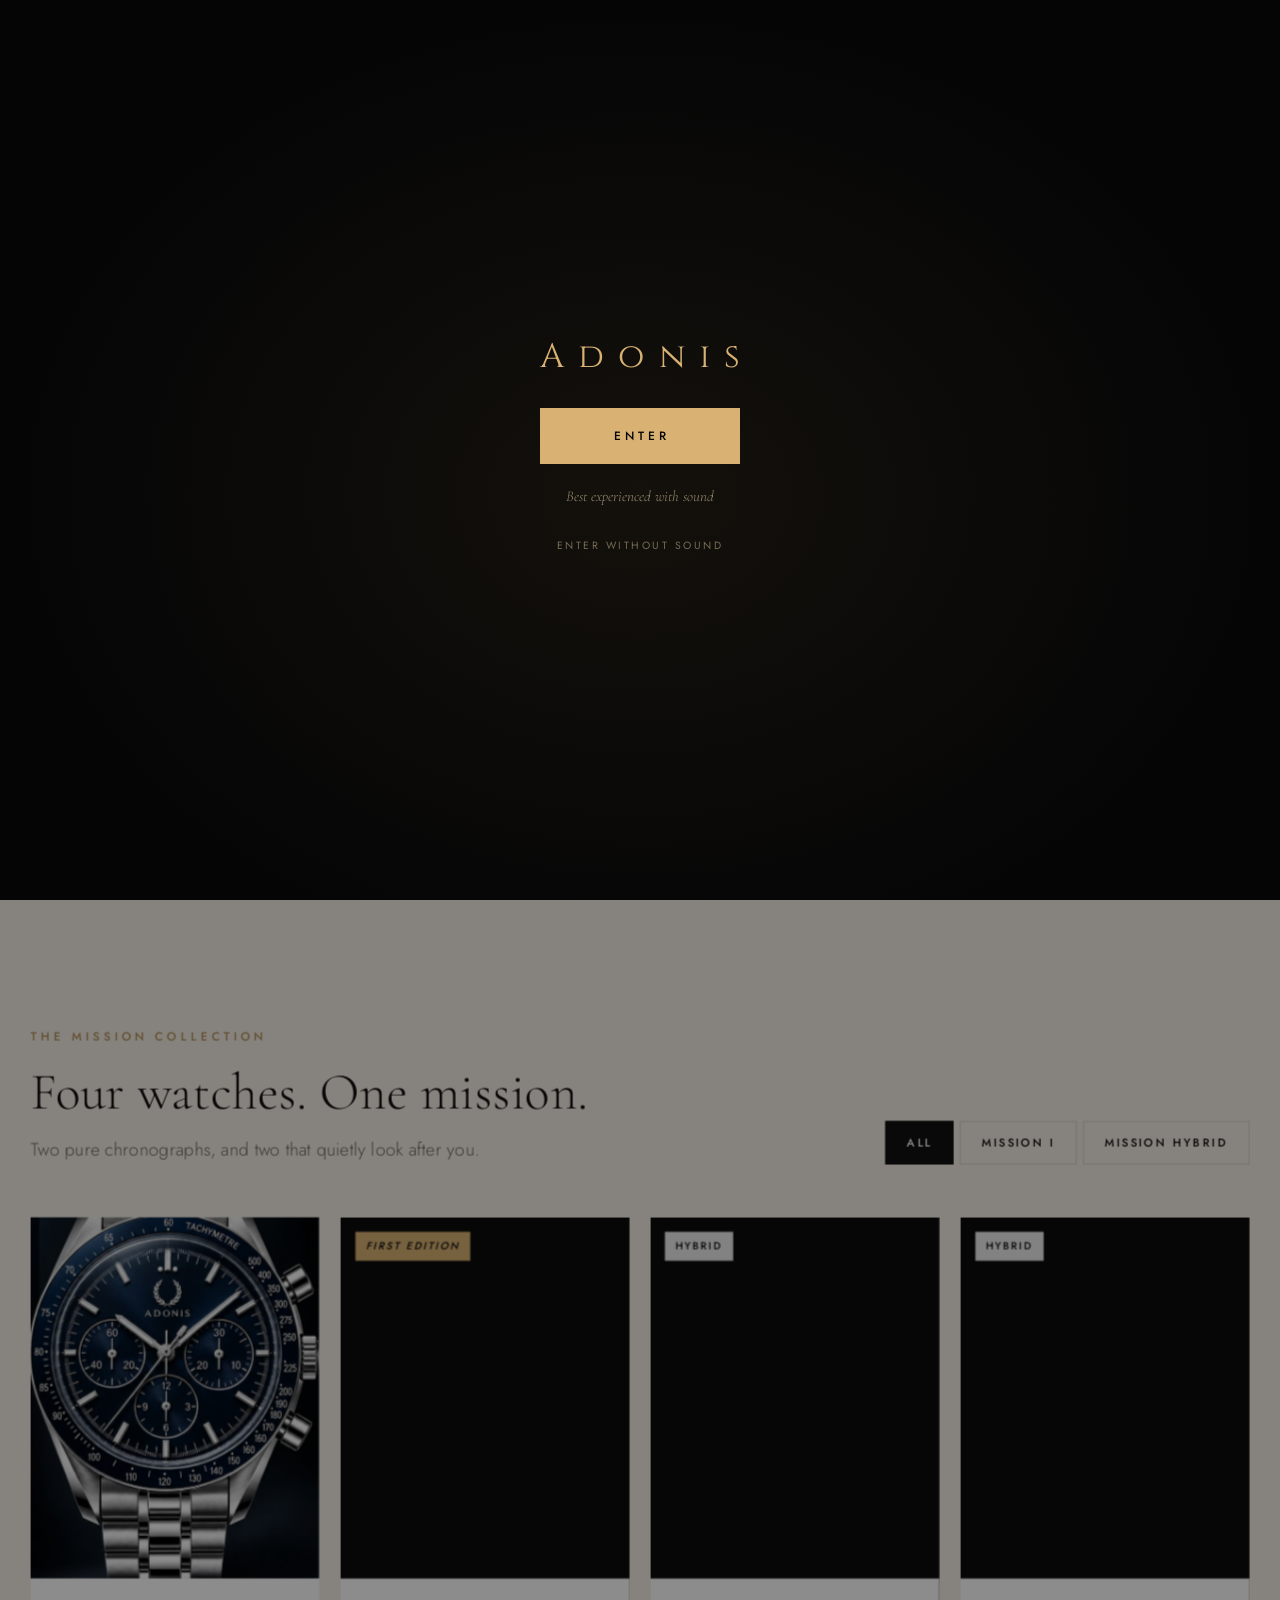
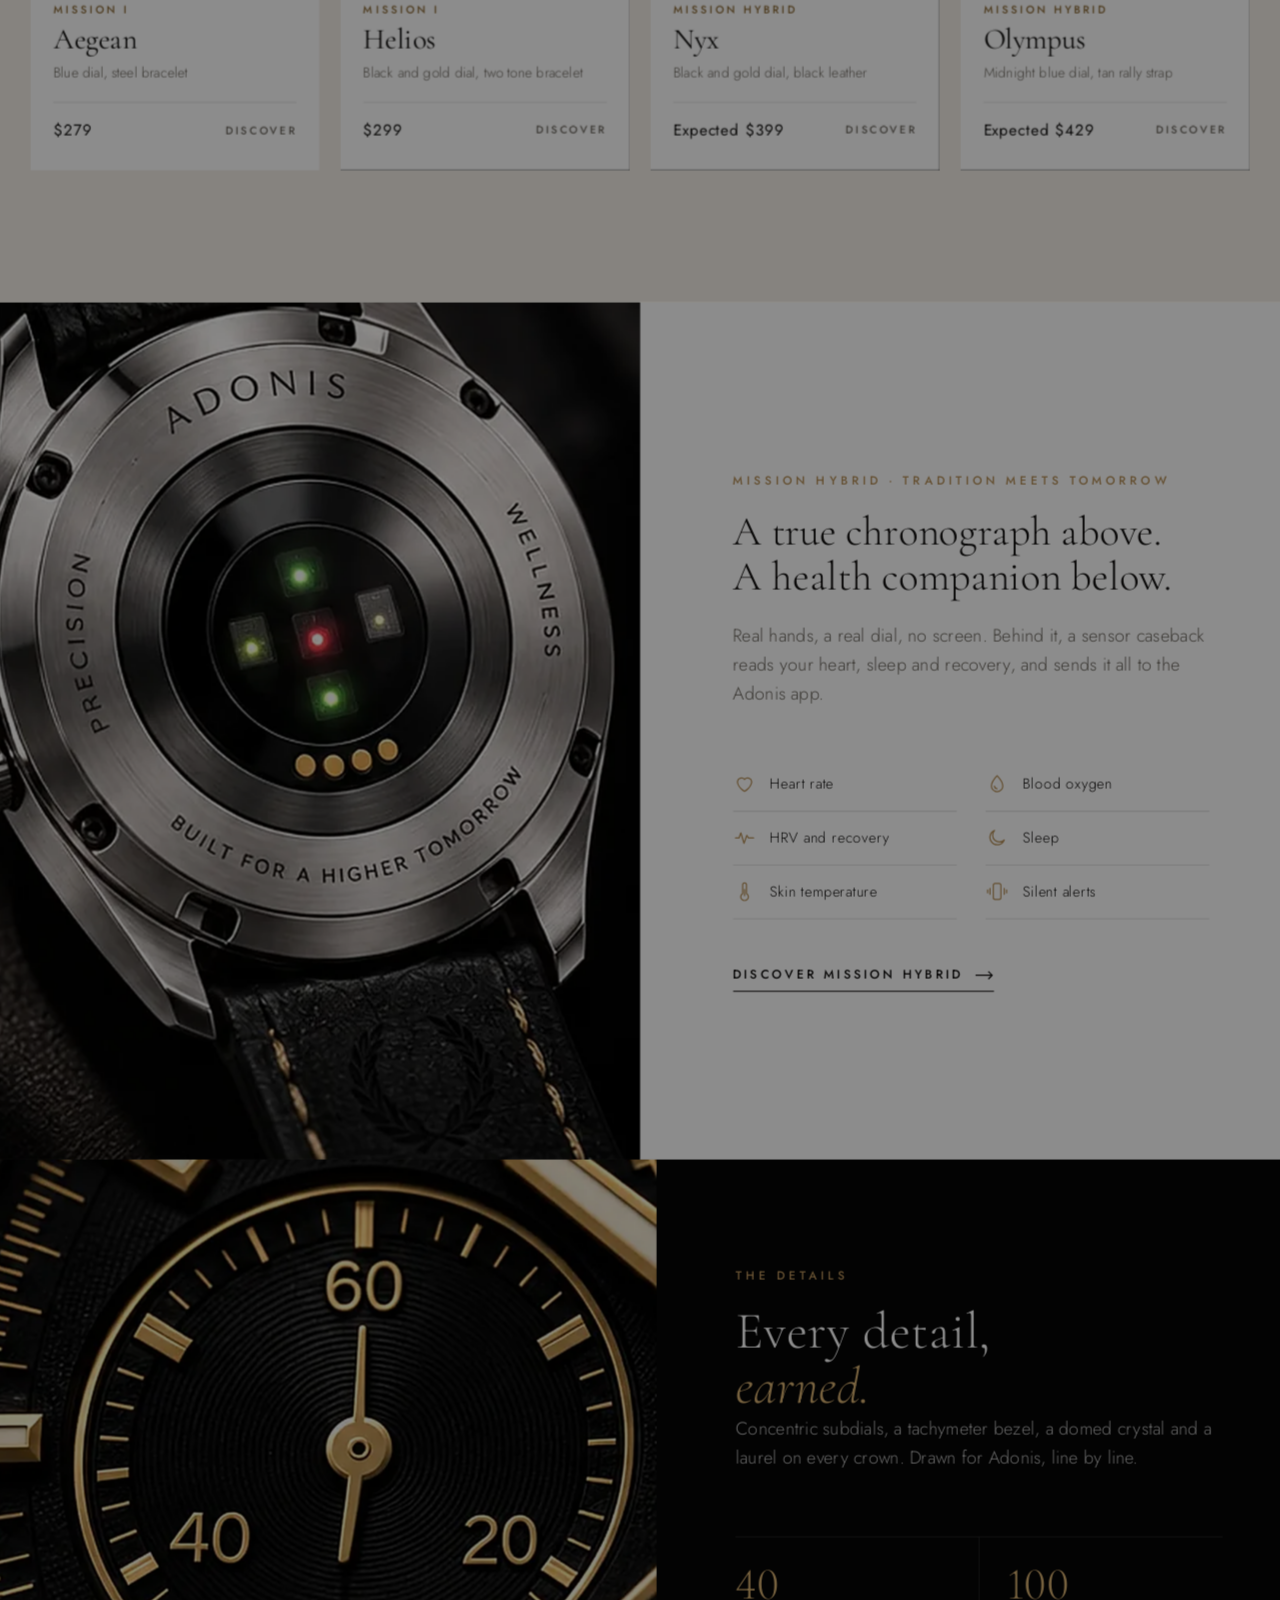
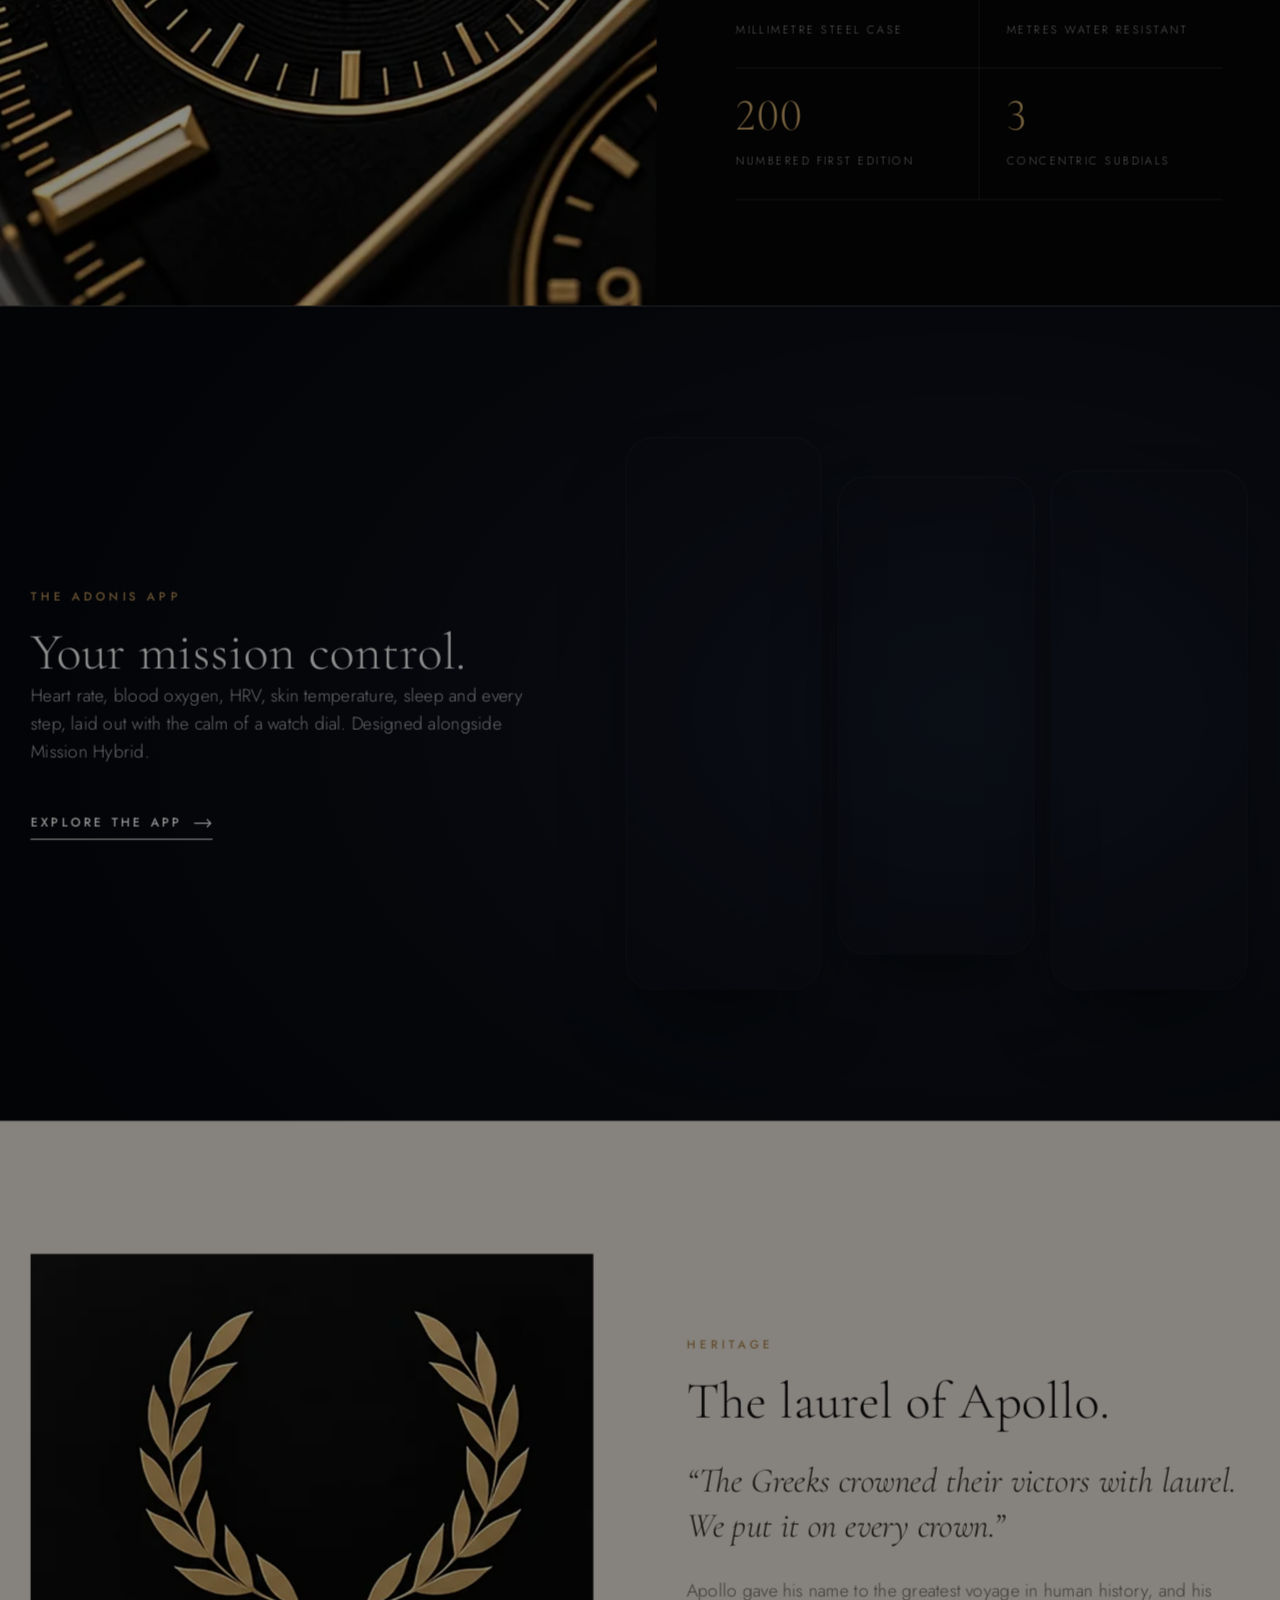
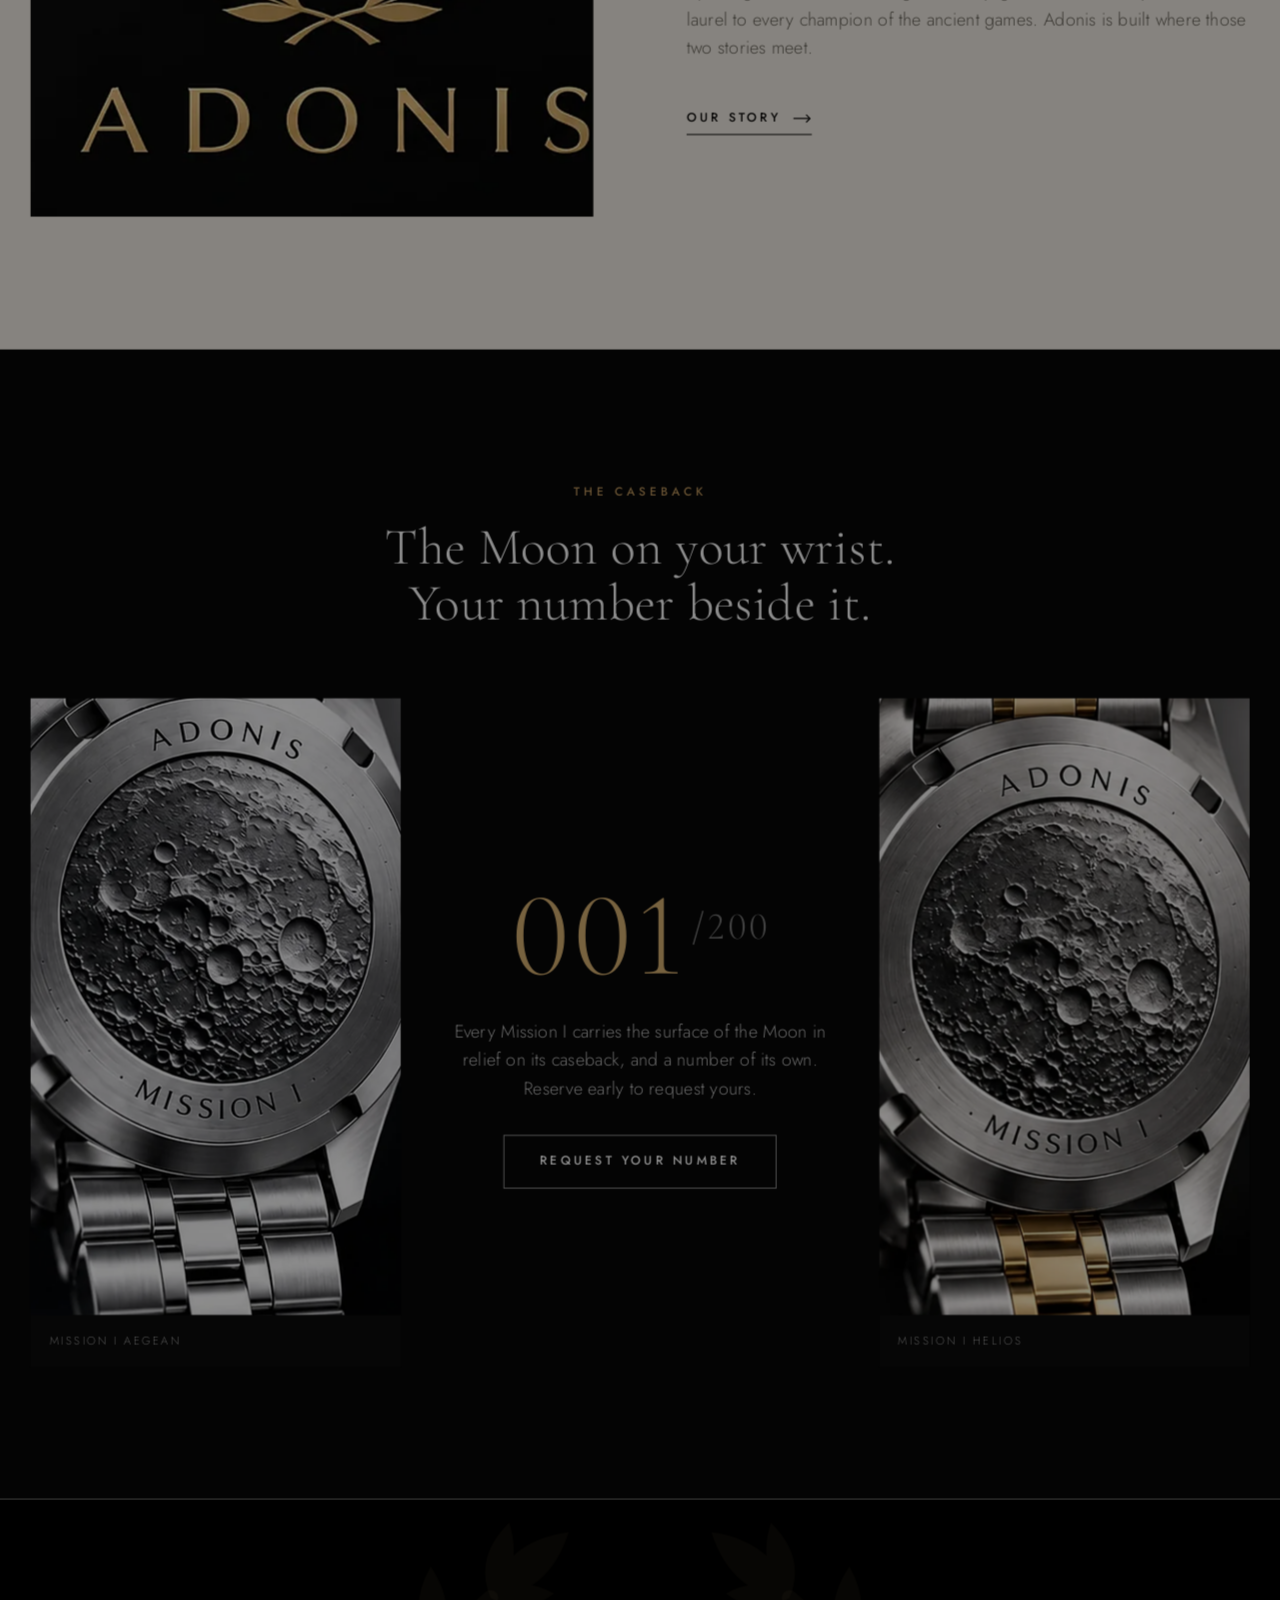
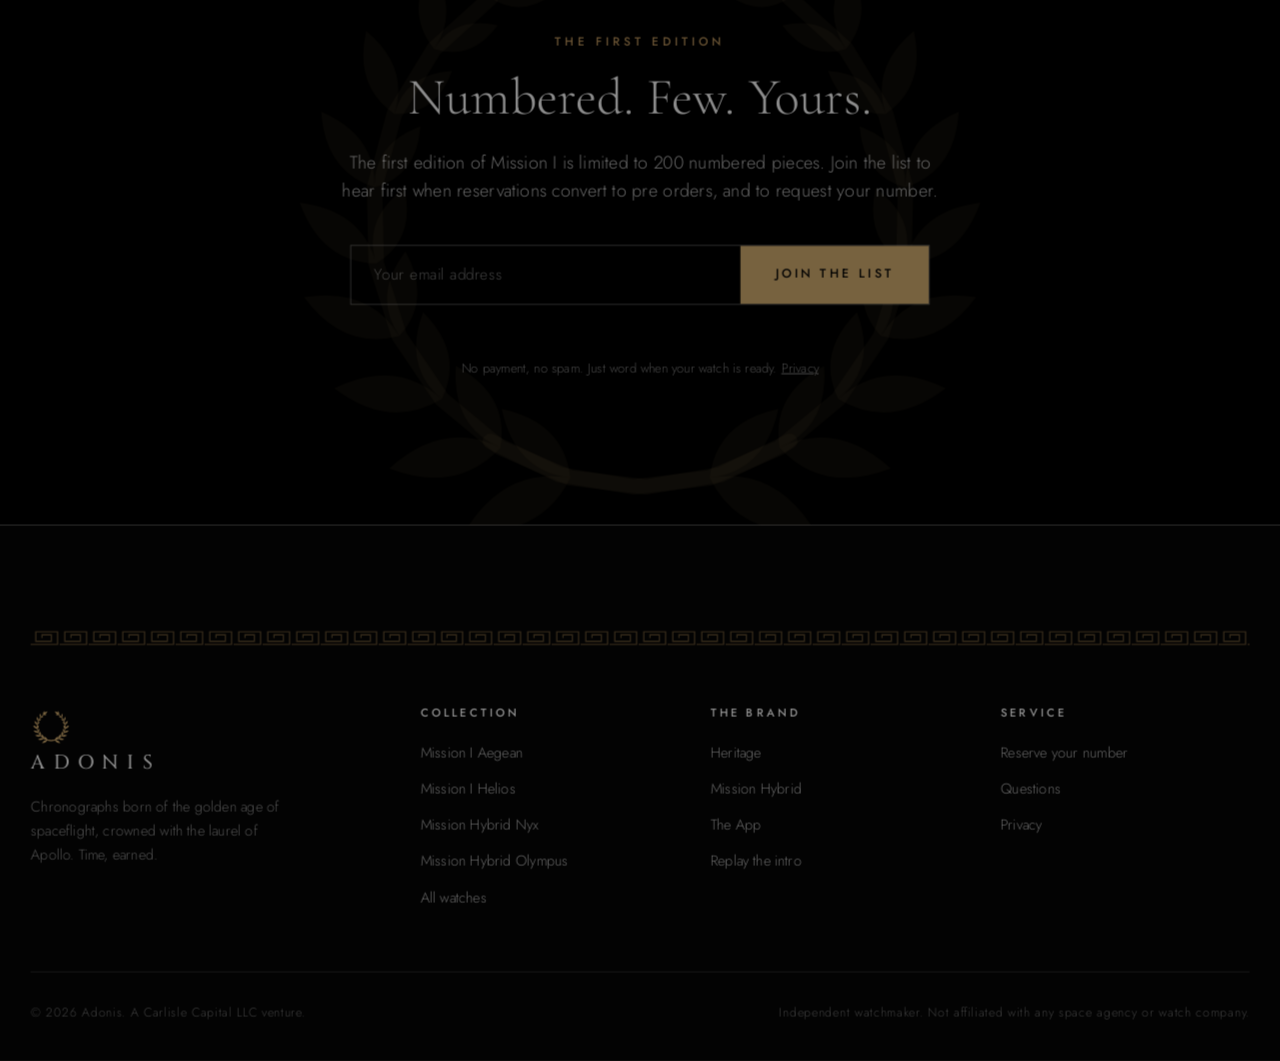
==== index.html @ fc04c61c "Enter screen starts the soundtrack; pages swap in place so music never stops Co-Authored-By: Claude " ====
<!doctype html>
<html lang="en" class="no-js">
<head>
<meta charset="utf-8">
<meta name="viewport" content="width=device-width,initial-scale=1,viewport-fit=cover">
<title>Adonis | Chronographs made for the mission</title>
<meta name="description" content="Chronographs born of the golden age of spaceflight. Mission I, a numbered first edition of 200, and Mission Hybrid with hidden health tracking.">
<meta name="theme-color" content="#050505">
<link rel="icon" href="assets/img/favicon.svg" type="image/svg+xml">
<link rel="apple-touch-icon" href="assets/img/apple-touch-icon.png">
<link rel="canonical" href="https://sergiuscommodus.github.io/adonis-watches/">
<meta property="og:type" content="website">
<meta property="og:site_name" content="Adonis">
<meta property="og:title" content="Adonis | Chronographs made for the mission">
<meta property="og:description" content="Chronographs born of the golden age of spaceflight. Mission I, a numbered first edition of 200, and Mission Hybrid with hidden health tracking.">
<meta property="og:url" content="https://sergiuscommodus.github.io/adonis-watches/">
<meta property="og:image" content="https://sergiuscommodus.github.io/adonis-watches/assets/img/og-adonis.jpg">
<meta name="twitter:card" content="summary_large_image">
<script type="application/ld+json">{"@context":"https://schema.org","@type":"Organization","name":"Adonis","url":"https://sergiuscommodus.github.io/adonis-watches/","logo":"https://sergiuscommodus.github.io/adonis-watches/assets/img/apple-touch-icon.png","description":"Chronographs born of the golden age of spaceflight and crowned with the laurel of Apollo."}</script>
<link rel="preload" href="assets/fonts/cormorant-garamond-latin-300-normal.woff2" as="font" type="font/woff2" crossorigin>
<link rel="preload" href="assets/fonts/jost-latin-400-normal.woff2" as="font" type="font/woff2" crossorigin>
<link rel="preload" href="assets/fonts/cinzel-latin-500-normal.woff2" as="font" type="font/woff2" crossorigin>
<link rel="stylesheet" href="assets/css/style.css">
<link rel="stylesheet" href="assets/css/intro.css">
<script>(function(d){d.classList.remove('no-js');d.classList.add('js');try{if(sessionStorage.getItem('adonis-intro')==='1'&&!/[?&]intro/.test(location.search))d.classList.add('no-intro')}catch(e){}})(document.documentElement);</script>
</head>
<body data-header="overlay">
<div id="intro" class="intro">
 <div class="intro-panel intro-top" aria-hidden="true">
  <div class="intro-brand"><svg class="intro-laurel" viewBox="0 0 100 90" aria-hidden="true" focusable="false"><defs><linearGradient id="intro-lg" x1="0" y1="0" x2="0" y2="1"><stop offset="0" stop-color="#f7e3b0"/><stop offset=".5" stop-color="#d9b273"/><stop offset="1" stop-color="#9c7136"/></linearGradient></defs><path d="M41.15 78.83Q37.41 86.43 27.73 85.64Q32.80 77.35 41.15 78.83ZM41.15 78.83Q34.07 78.00 32.40 70.05Q40.35 71.75 41.15 78.83ZM32.26 75.00Q26.78 80.98 18.10 77.64Q24.99 71.40 32.26 75.00ZM32.26 75.00Q25.99 72.34 26.59 64.58Q33.43 68.29 32.26 75.00ZM24.81 68.83Q18.18 72.83 11.12 67.44Q19.12 63.57 24.81 68.83ZM24.81 68.83Q19.78 64.70 22.42 57.76Q27.68 62.99 24.81 68.83ZM19.39 60.81Q12.26 62.69 7.26 55.86Q15.61 54.48 19.39 60.81ZM19.39 60.81Q15.90 55.68 20.18 50.04Q23.59 56.24 19.39 60.81ZM16.46 51.59Q9.45 51.39 6.72 43.82Q14.70 44.80 16.46 51.59ZM16.46 51.59Q14.65 45.98 20.06 41.98Q21.51 48.55 16.46 51.59ZM16.25 41.91Q9.92 39.86 9.46 32.25Q16.46 35.27 16.25 41.91ZM16.25 41.91Q16.10 36.33 22.09 34.14Q21.65 40.50 16.25 41.91ZM18.77 32.57Q13.58 29.02 15.18 22.00Q20.73 26.60 18.77 32.57ZM18.77 32.57Q20.12 27.46 26.13 27.07Q24.04 32.72 18.77 32.57ZM23.82 24.31Q20.07 19.73 23.38 13.81Q27.17 19.44 23.82 24.31ZM23.82 24.31Q26.39 20.06 31.93 21.30Q28.54 25.85 23.82 24.31ZM30.99 17.81Q28.82 12.70 33.37 8.25Q35.30 14.31 30.99 17.81ZM30.99 17.81Q34.43 14.66 39.09 17.25Q34.83 20.45 30.99 17.81ZM30.99 17.81Q32.58 10.61 40.95 9.46Q38.36 17.50 30.99 17.81ZM58.85 78.83Q62.59 86.43 72.27 85.64Q67.20 77.35 58.85 78.83ZM58.85 78.83Q65.93 78.00 67.60 70.05Q59.65 71.75 58.85 78.83ZM67.74 75.00Q73.22 80.98 81.90 77.64Q75.01 71.40 67.74 75.00ZM67.74 75.00Q74.01 72.34 73.41 64.58Q66.57 68.29 67.74 75.00ZM75.19 68.83Q81.82 72.83 88.88 67.44Q80.88 63.57 75.19 68.83ZM75.19 68.83Q80.22 64.70 77.58 57.76Q72.32 62.99 75.19 68.83ZM80.61 60.81Q87.74 62.69 92.74 55.86Q84.39 54.48 80.61 60.81ZM80.61 60.81Q84.10 55.68 79.82 50.04Q76.41 56.24 80.61 60.81ZM83.54 51.59Q90.55 51.39 93.28 43.82Q85.30 44.80 83.54 51.59ZM83.54 51.59Q85.35 45.98 79.94 41.98Q78.49 48.55 83.54 51.59ZM83.75 41.91Q90.08 39.86 90.54 32.25Q83.54 35.27 83.75 41.91ZM83.75 41.91Q83.90 36.33 77.91 34.14Q78.35 40.50 83.75 41.91ZM81.23 32.57Q86.42 29.02 84.82 22.00Q79.27 26.60 81.23 32.57ZM81.23 32.57Q79.88 27.46 73.87 27.07Q75.96 32.72 81.23 32.57ZM76.18 24.31Q79.93 19.73 76.62 13.81Q72.83 19.44 76.18 24.31ZM76.18 24.31Q73.61 20.06 68.07 21.30Q71.46 25.85 76.18 24.31ZM69.01 17.81Q71.18 12.70 66.63 8.25Q64.70 14.31 69.01 17.81ZM69.01 17.81Q65.57 14.66 60.91 17.25Q65.17 20.45 69.01 17.81ZM69.01 17.81Q67.42 10.61 59.05 9.46Q61.64 17.50 69.01 17.81Z" fill="url(#intro-lg)"/><path d="M69.01 74.19 L60.30 78.40 L50.76 79.99 L41.15 78.83 L32.26 75.00 L24.81 68.83 L19.39 60.81 L16.46 51.59 L16.25 41.91 L18.77 32.57 L23.82 24.31 L30.99 17.81" fill="none" stroke="url(#intro-lg)" stroke-width="2" stroke-linecap="round"/><path d="M30.99 74.19L39.70 78.40L49.24 79.99L58.85 78.83L67.74 75.00L75.19 68.83L80.61 60.81L83.54 51.59L83.75 41.91L81.23 32.57L76.18 24.31L69.01 17.81" fill="none" stroke="url(#intro-lg)" stroke-width="2" stroke-linecap="round"/></svg><div class="intro-word"><span>A</span><span>D</span><span>O</span><span>N</span><span>I</span><span>S</span></div></div>
 </div>
 <div class="intro-panel intro-bottom" aria-hidden="true">
  <div class="intro-tag">TIME &middot; HEALTH &middot; PERFORMANCE</div>
  <div class="intro-meander"></div>
 </div>
 <div class="intro-scene" aria-hidden="true">
  <div class="intro-glow"></div>
  <div class="intro-hoplite"><svg class="hoplite" viewBox="60 70 480 530" aria-hidden="true" focusable="false" overflow="visible"><defs>
<linearGradient id="h-gold" x1="0" y1="0" x2="0" y2="1"><stop offset="0" stop-color="#f7e2ad"/><stop offset=".35" stop-color="#ddb46c"/><stop offset=".75" stop-color="#b48443"/><stop offset="1" stop-color="#7e5a29"/></linearGradient>
<linearGradient id="h-gold-v" x1="0" y1="0" x2="1" y2="0"><stop offset="0" stop-color="#8e6a32"/><stop offset=".5" stop-color="#e9c479"/><stop offset="1" stop-color="#9a7236"/></linearGradient>
<linearGradient id="h-bronze" gradientUnits="userSpaceOnUse" x1="0" y1="140" x2="0" y2="560"><stop offset="0" stop-color="#86623a"/><stop offset=".5" stop-color="#4f3618"/><stop offset="1" stop-color="#2a1d0c"/></linearGradient>
<linearGradient id="h-rim" gradientUnits="userSpaceOnUse" x1="0" y1="120" x2="0" y2="560"><stop offset="0" stop-color="#ffe6ad"/><stop offset=".6" stop-color="#d9ad62"/><stop offset="1" stop-color="#8d6531"/></linearGradient>
<linearGradient id="h-leather" x1="0" y1="0" x2="0" y2="1"><stop offset="0" stop-color="#7a5425"/><stop offset="1" stop-color="#3a2710"/></linearGradient>
<linearGradient id="h-cloak" x1="0" y1="0" x2="1" y2="1"><stop offset="0" stop-color="#8f2520"/><stop offset=".55" stop-color="#5c1412"/><stop offset="1" stop-color="#2d0a09"/></linearGradient>
<linearGradient id="h-crest" x1="0" y1="0" x2="1" y2="1"><stop offset="0" stop-color="#c2362f"/><stop offset=".6" stop-color="#8e1f1c"/><stop offset="1" stop-color="#5a1110"/></linearGradient>
<radialGradient id="h-shield" cx=".38" cy=".3" r=".82"><stop offset="0" stop-color="#fbe8bb"/><stop offset=".5" stop-color="#d8ab61"/><stop offset="1" stop-color="#7f5a2a"/></radialGradient>
<radialGradient id="h-gloss"><stop offset="0" stop-color="#fff6dc" stop-opacity=".34"/><stop offset="1" stop-color="#fff6dc" stop-opacity="0"/></radialGradient>
<linearGradient id="h-shaft" gradientUnits="userSpaceOnUse" x1="-170" y1="0" x2="310" y2="0"><stop offset="0" stop-color="#8a6431"/><stop offset=".5" stop-color="#d6ac66"/><stop offset="1" stop-color="#f1d79d"/></linearGradient>
<filter id="h-blur" x="-20%" y="-20%" width="140%" height="140%"><feGaussianBlur id="h-blur-fe" stdDeviation="0 0"/></filter>
</defs>
<g id="h-root">
 <ellipse id="h-shadow" cx="300" cy="552" rx="120" ry="9" fill="#000" opacity=".6"/>
 <g id="h-bthigh"><clipPath id="hc3"><path d="M240.2 349.3C234.2 354.3 231.1 363 228 370.4C224.8 377.8 222.9 385.6 221.4 393.6C219.8 401.5 220.1 410.2 218.5 418.2C216.9 426.2 211.5 435.2 211.8 441.4C212.1 447.7 216.3 454.2 220.3 455.7C224.4 457.3 231.9 455.1 236.2 450.6C240.4 446 242 435.7 245.6 428.4C249.2 421.2 253.8 414.4 257.8 407.4C261.9 400.3 266.8 393.6 270.1 386.3C273.4 379 278.7 371.1 277.6 363.4C276.6 355.7 270.3 342.4 264 340C257.8 337.6 246.2 344.2 240.2 349.3Z"/></clipPath><g clip-path="url(#hc3)"><path d="M240.2 349.3C234.2 354.3 231.1 363 228 370.4C224.8 377.8 222.9 385.6 221.4 393.6C219.8 401.5 220.1 410.2 218.5 418.2C216.9 426.2 211.5 435.2 211.8 441.4C212.1 447.7 216.3 454.2 220.3 455.7C224.4 457.3 231.9 455.1 236.2 450.6C240.4 446 242 435.7 245.6 428.4C249.2 421.2 253.8 414.4 257.8 407.4C261.9 400.3 266.8 393.6 270.1 386.3C273.4 379 278.7 371.1 277.6 363.4C276.6 355.7 270.3 342.4 264 340C257.8 337.6 246.2 344.2 240.2 349.3Z" fill="url(#h-rim)"/><path d="M240.2 349.3C234.2 354.3 231.1 363 228 370.4C224.8 377.8 222.9 385.6 221.4 393.6C219.8 401.5 220.1 410.2 218.5 418.2C216.9 426.2 211.5 435.2 211.8 441.4C212.1 447.7 216.3 454.2 220.3 455.7C224.4 457.3 231.9 455.1 236.2 450.6C240.4 446 242 435.7 245.6 428.4C249.2 421.2 253.8 414.4 257.8 407.4C261.9 400.3 266.8 393.6 270.1 386.3C273.4 379 278.7 371.1 277.6 363.4C276.6 355.7 270.3 342.4 264 340C257.8 337.6 246.2 344.2 240.2 349.3Z" fill="url(#h-bronze)" transform="translate(-3 2.6)"/></g><g id="h-bshin"><clipPath id="hc4"><path d="M212.2 443.7C208.7 447.8 206 456.7 204.3 463.4C202.6 470.2 202.4 477.3 202.3 484.3C202.1 491.4 203.4 498.7 203.2 505.8C203 512.8 200.5 521.9 201.1 526.7C201.7 531.4 204.5 533.7 206.8 534.2C209.1 534.6 212.8 533.5 214.9 529.3C217 525.1 217.7 515.7 219.4 508.9C221 502.2 222.9 495.4 224.8 488.7C226.7 482 229 475.3 230.8 468.6C232.6 461.9 236.7 453.2 235.8 448.3C234.9 443.4 229.3 439.7 225.4 438.9C221.5 438.2 215.7 439.6 212.2 443.7Z"/></clipPath><g clip-path="url(#hc4)"><path d="M212.2 443.7C208.7 447.8 206 456.7 204.3 463.4C202.6 470.2 202.4 477.3 202.3 484.3C202.1 491.4 203.4 498.7 203.2 505.8C203 512.8 200.5 521.9 201.1 526.7C201.7 531.4 204.5 533.7 206.8 534.2C209.1 534.6 212.8 533.5 214.9 529.3C217 525.1 217.7 515.7 219.4 508.9C221 502.2 222.9 495.4 224.8 488.7C226.7 482 229 475.3 230.8 468.6C232.6 461.9 236.7 453.2 235.8 448.3C234.9 443.4 229.3 439.7 225.4 438.9C221.5 438.2 215.7 439.6 212.2 443.7Z" fill="url(#h-rim)"/><path d="M212.2 443.7C208.7 447.8 206 456.7 204.3 463.4C202.6 470.2 202.4 477.3 202.3 484.3C202.1 491.4 203.4 498.7 203.2 505.8C203 512.8 200.5 521.9 201.1 526.7C201.7 531.4 204.5 533.7 206.8 534.2C209.1 534.6 212.8 533.5 214.9 529.3C217 525.1 217.7 515.7 219.4 508.9C221 502.2 222.9 495.4 224.8 488.7C226.7 482 229 475.3 230.8 468.6C232.6 461.9 236.7 453.2 235.8 448.3C234.9 443.4 229.3 439.7 225.4 438.9C221.5 438.2 215.7 439.6 212.2 443.7Z" fill="url(#h-bronze)" transform="translate(-3 2.6)"/></g><ellipse cx="230" cy="448" rx="7" ry="9" fill="#120c06" opacity=".35"/><clipPath id="hc5"><path d="M206 522C202.7 523 198 526.3 196 530C194 533.7 192.7 540.7 194 544C195.3 547.3 197 548.3 204 550C211 551.7 230 554.3 236 554C242 553.7 241.7 550.7 240 548C238.3 545.3 230 542 226 538C222 534 219.3 526.7 216 524C212.7 521.3 209.3 521 206 522Z"/></clipPath><g clip-path="url(#hc5)"><path d="M206 522C202.7 523 198 526.3 196 530C194 533.7 192.7 540.7 194 544C195.3 547.3 197 548.3 204 550C211 551.7 230 554.3 236 554C242 553.7 241.7 550.7 240 548C238.3 545.3 230 542 226 538C222 534 219.3 526.7 216 524C212.7 521.3 209.3 521 206 522Z" fill="url(#h-rim)"/><path d="M206 522C202.7 523 198 526.3 196 530C194 533.7 192.7 540.7 194 544C195.3 547.3 197 548.3 204 550C211 551.7 230 554.3 236 554C242 553.7 241.7 550.7 240 548C238.3 545.3 230 542 226 538C222 534 219.3 526.7 216 524C212.7 521.3 209.3 521 206 522Z" fill="url(#h-leather)" transform="translate(-2 2)"/></g><clipPath id="hc1"><path d="M216 456C211 459 208.2 468.7 206 476C203.8 483.3 203 492.7 203 500C203 507.3 202.8 516.3 206 520C209.2 523.7 218.3 525.3 222 522C225.7 518.7 226.3 507.7 228 500C229.7 492.3 230.7 483 232 476C233.3 469 238.7 461.3 236 458C233.3 454.7 221 453 216 456Z"/></clipPath><g clip-path="url(#hc1)"><path d="M216 456C211 459 208.2 468.7 206 476C203.8 483.3 203 492.7 203 500C203 507.3 202.8 516.3 206 520C209.2 523.7 218.3 525.3 222 522C225.7 518.7 226.3 507.7 228 500C229.7 492.3 230.7 483 232 476C233.3 469 238.7 461.3 236 458C233.3 454.7 221 453 216 456Z" fill="url(#h-rim)"/><path d="M216 456C211 459 208.2 468.7 206 476C203.8 483.3 203 492.7 203 500C203 507.3 202.8 516.3 206 520C209.2 523.7 218.3 525.3 222 522C225.7 518.7 226.3 507.7 228 500C229.7 492.3 230.7 483 232 476C233.3 469 238.7 461.3 236 458C233.3 454.7 221 453 216 456Z" fill="url(#h-gold-v)" transform="translate(-2 2)"/></g><path d="M207 474 Q216 470 226 474" fill="none" stroke="#120c06" stroke-width="1.1" stroke-linecap="round" stroke-linejoin="round" opacity="0.4"/><path d="M207 502 Q215 499 224 502" fill="none" stroke="#120c06" stroke-width="1" stroke-linecap="round" stroke-linejoin="round" opacity="0.35"/></g></g>
 <g id="h-torso">
  <g id="h-cloak"><clipPath id="hc13"><path d="M268 240C263.3 240 254 252 248 262C242 272 235.7 285.3 232 300C228.3 314.7 226.7 333.3 226 350C225.3 366.7 225.7 383 228 400C230.3 417 233.7 444.3 240 452C246.3 459.7 262.3 454.7 266 446C269.7 437.3 262 415.7 262 400C262 384.3 264 368.7 266 352C268 335.3 272.3 315 274 300C275.7 285 277 272 276 262C275 252 272.7 240 268 240Z"/></clipPath><g clip-path="url(#hc13)"><path d="M268 240C263.3 240 254 252 248 262C242 272 235.7 285.3 232 300C228.3 314.7 226.7 333.3 226 350C225.3 366.7 225.7 383 228 400C230.3 417 233.7 444.3 240 452C246.3 459.7 262.3 454.7 266 446C269.7 437.3 262 415.7 262 400C262 384.3 264 368.7 266 352C268 335.3 272.3 315 274 300C275.7 285 277 272 276 262C275 252 272.7 240 268 240Z" fill="url(#h-rim)"/><path d="M268 240C263.3 240 254 252 248 262C242 272 235.7 285.3 232 300C228.3 314.7 226.7 333.3 226 350C225.3 366.7 225.7 383 228 400C230.3 417 233.7 444.3 240 452C246.3 459.7 262.3 454.7 266 446C269.7 437.3 262 415.7 262 400C262 384.3 264 368.7 266 352C268 335.3 272.3 315 274 300C275.7 285 277 272 276 262C275 252 272.7 240 268 240Z" fill="url(#h-cloak)" transform="translate(-2 2)"/><path d="M246 272 C240 310 236 350 240 400" fill="none" stroke="#120c06" stroke-width="1.1" stroke-linecap="round" stroke-linejoin="round" opacity="0.3"/><path d="M258 262 C252 310 250 360 254 430" fill="none" stroke="#120c06" stroke-width="1.1" stroke-linecap="round" stroke-linejoin="round" opacity="0.3"/></g></g>
  <g id="h-uarm"><clipPath id="hc14"><path d="M270.5 237.5C268.9 232.6 265.1 229.6 261.9 226.1C258.7 222.6 255 219.7 251.2 216.8C247.4 213.9 242.9 211.8 239.1 208.9C235.3 206.1 232.1 201 228.4 199.6C224.7 198.3 219 198.8 216.9 200.9C214.8 203 214.3 208.7 215.6 212.4C217 216.1 221.8 219.5 224.9 223.1C228 226.6 231.2 230.1 234.2 233.8C237.2 237.5 239.7 241.6 242.8 245.2C245.9 248.8 248.1 253.5 252.8 255.2C257.6 256.9 268.4 258.3 271.3 255.3C274.3 252.4 272.1 242.4 270.5 237.5Z"/></clipPath><g clip-path="url(#hc14)"><path d="M270.5 237.5C268.9 232.6 265.1 229.6 261.9 226.1C258.7 222.6 255 219.7 251.2 216.8C247.4 213.9 242.9 211.8 239.1 208.9C235.3 206.1 232.1 201 228.4 199.6C224.7 198.3 219 198.8 216.9 200.9C214.8 203 214.3 208.7 215.6 212.4C217 216.1 221.8 219.5 224.9 223.1C228 226.6 231.2 230.1 234.2 233.8C237.2 237.5 239.7 241.6 242.8 245.2C245.9 248.8 248.1 253.5 252.8 255.2C257.6 256.9 268.4 258.3 271.3 255.3C274.3 252.4 272.1 242.4 270.5 237.5Z" fill="url(#h-rim)"/><path d="M270.5 237.5C268.9 232.6 265.1 229.6 261.9 226.1C258.7 222.6 255 219.7 251.2 216.8C247.4 213.9 242.9 211.8 239.1 208.9C235.3 206.1 232.1 201 228.4 199.6C224.7 198.3 219 198.8 216.9 200.9C214.8 203 214.3 208.7 215.6 212.4C217 216.1 221.8 219.5 224.9 223.1C228 226.6 231.2 230.1 234.2 233.8C237.2 237.5 239.7 241.6 242.8 245.2C245.9 248.8 248.1 253.5 252.8 255.2C257.6 256.9 268.4 258.3 271.3 255.3C274.3 252.4 272.1 242.4 270.5 237.5Z" fill="url(#h-bronze)" transform="translate(-3 2.6)"/></g>
   <g id="h-farm" filter="url(#h-blur)"><g id="h-spear" transform="translate(240 160) rotate(-16)"><path d="M-165 0 L262 0" stroke="url(#h-shaft)" stroke-width="5.5" stroke-linecap="round"/><path d="M-176 0 L-158 -3.4 L-150 0 L-158 3.4Z" fill="url(#h-gold)"/><path d="M258 0 L270 -7.5 Q292 -6 312 0 Q292 6 270 7.5Z" fill="url(#h-gold)"/><path d="M270 0 L306 0" stroke="#120c06" stroke-width="1" opacity=".55"/></g><clipPath id="hc15"><path d="M230.4 209.3C233.2 207.1 235.1 202.3 236.7 198.5C238.4 194.7 239.4 190.7 240.3 186.6C241.2 182.6 241.1 178.1 242 174.1C242.9 170 245.7 165.1 245.6 162.2C245.5 159.3 243.2 157.4 241.3 156.6C239.4 155.9 236.5 155.8 234.4 157.8C232.4 159.9 230.8 165.2 229 168.9C227.2 172.7 225.5 176.4 223.6 180.1C221.6 183.7 218.8 187.1 217.2 190.9C215.5 194.6 213.2 199.2 213.6 202.7C214 206.2 216.9 210.8 219.7 211.9C222.5 213 227.5 211.5 230.4 209.3Z"/></clipPath><g clip-path="url(#hc15)"><path d="M230.4 209.3C233.2 207.1 235.1 202.3 236.7 198.5C238.4 194.7 239.4 190.7 240.3 186.6C241.2 182.6 241.1 178.1 242 174.1C242.9 170 245.7 165.1 245.6 162.2C245.5 159.3 243.2 157.4 241.3 156.6C239.4 155.9 236.5 155.8 234.4 157.8C232.4 159.9 230.8 165.2 229 168.9C227.2 172.7 225.5 176.4 223.6 180.1C221.6 183.7 218.8 187.1 217.2 190.9C215.5 194.6 213.2 199.2 213.6 202.7C214 206.2 216.9 210.8 219.7 211.9C222.5 213 227.5 211.5 230.4 209.3Z" fill="url(#h-rim)"/><path d="M230.4 209.3C233.2 207.1 235.1 202.3 236.7 198.5C238.4 194.7 239.4 190.7 240.3 186.6C241.2 182.6 241.1 178.1 242 174.1C242.9 170 245.7 165.1 245.6 162.2C245.5 159.3 243.2 157.4 241.3 156.6C239.4 155.9 236.5 155.8 234.4 157.8C232.4 159.9 230.8 165.2 229 168.9C227.2 172.7 225.5 176.4 223.6 180.1C221.6 183.7 218.8 187.1 217.2 190.9C215.5 194.6 213.2 199.2 213.6 202.7C214 206.2 216.9 210.8 219.7 211.9C222.5 213 227.5 211.5 230.4 209.3Z" fill="url(#h-bronze)" transform="translate(-3 2.6)"/></g><clipPath id="hc16"><path d="M231 156C232.3 153.5 235.2 149.8 238 149C240.8 148.2 245.8 149 248 151C250.2 153 251.3 157.8 251 161C250.7 164.2 248.5 168.5 246 170C243.5 171.5 238.7 171 236 170C233.3 169 230.8 166.3 230 164C229.2 161.7 229.7 158.5 231 156Z"/></clipPath><g clip-path="url(#hc16)"><path d="M231 156C232.3 153.5 235.2 149.8 238 149C240.8 148.2 245.8 149 248 151C250.2 153 251.3 157.8 251 161C250.7 164.2 248.5 168.5 246 170C243.5 171.5 238.7 171 236 170C233.3 169 230.8 166.3 230 164C229.2 161.7 229.7 158.5 231 156Z" fill="url(#h-rim)"/><path d="M231 156C232.3 153.5 235.2 149.8 238 149C240.8 148.2 245.8 149 248 151C250.2 153 251.3 157.8 251 161C250.7 164.2 248.5 168.5 246 170C243.5 171.5 238.7 171 236 170C233.3 169 230.8 166.3 230 164C229.2 161.7 229.7 158.5 231 156Z" fill="url(#h-bronze)" transform="translate(-3 2.6)"/></g><path d="M235 164 Q240 169 246 164" fill="none" stroke="#120c06" stroke-width="1.1" stroke-linecap="round" stroke-linejoin="round" opacity="0.5"/></g>
  </g>
  <clipPath id="hc9"><path d="M243 344C255.3 335.3 293.2 335.3 306 344C318.8 352.7 332.3 387.3 320 396C307.7 404.7 244.8 404.7 232 396C219.2 387.3 230.7 352.7 243 344Z"/></clipPath><g clip-path="url(#hc9)"><path d="M243 344C255.3 335.3 293.2 335.3 306 344C318.8 352.7 332.3 387.3 320 396C307.7 404.7 244.8 404.7 232 396C219.2 387.3 230.7 352.7 243 344Z" fill="url(#h-rim)"/><path d="M243 344C255.3 335.3 293.2 335.3 306 344C318.8 352.7 332.3 387.3 320 396C307.7 404.7 244.8 404.7 232 396C219.2 387.3 230.7 352.7 243 344Z" fill="url(#h-leather)" transform="translate(-2 2)"/></g><path d="M254 348 L248.2 394" fill="none" stroke="#120c06" stroke-width="1.1" stroke-linecap="round" stroke-linejoin="round" opacity="0.35"/><path d="M262 348 L258.4 394" fill="none" stroke="#120c06" stroke-width="1.1" stroke-linecap="round" stroke-linejoin="round" opacity="0.35"/><path d="M270 348 L268.6 394" fill="none" stroke="#120c06" stroke-width="1.1" stroke-linecap="round" stroke-linejoin="round" opacity="0.35"/><path d="M278 348 L278.8 394" fill="none" stroke="#120c06" stroke-width="1.1" stroke-linecap="round" stroke-linejoin="round" opacity="0.35"/><path d="M286 348 L289 394" fill="none" stroke="#120c06" stroke-width="1.1" stroke-linecap="round" stroke-linejoin="round" opacity="0.35"/><path d="M294 348 L299.2 394" fill="none" stroke="#120c06" stroke-width="1.1" stroke-linecap="round" stroke-linejoin="round" opacity="0.35"/><path d="M244 336 L306 336 L308 346 L242 346Z" fill="url(#h-gold-v)"/>
  <clipPath id="hc17"><path d="M248 358C237.3 351.7 240 332.3 238 320C236 307.7 235 295 236 284C237 273 239.7 262 244 254C248.3 246 255.3 239.7 262 236C268.7 232.3 277 231.3 284 232C291 232.7 298.3 235 304 240C309.7 245 315.7 253.3 318 262C320.3 270.7 319.7 282 318 292C316.3 302 310.7 311 308 322C305.3 333 312 352 302 358C292 364 258.7 364.3 248 358Z"/></clipPath><g clip-path="url(#hc17)"><path d="M248 358C237.3 351.7 240 332.3 238 320C236 307.7 235 295 236 284C237 273 239.7 262 244 254C248.3 246 255.3 239.7 262 236C268.7 232.3 277 231.3 284 232C291 232.7 298.3 235 304 240C309.7 245 315.7 253.3 318 262C320.3 270.7 319.7 282 318 292C316.3 302 310.7 311 308 322C305.3 333 312 352 302 358C292 364 258.7 364.3 248 358Z" fill="url(#h-rim)"/><path d="M248 358C237.3 351.7 240 332.3 238 320C236 307.7 235 295 236 284C237 273 239.7 262 244 254C248.3 246 255.3 239.7 262 236C268.7 232.3 277 231.3 284 232C291 232.7 298.3 235 304 240C309.7 245 315.7 253.3 318 262C320.3 270.7 319.7 282 318 292C316.3 302 310.7 311 308 322C305.3 333 312 352 302 358C292 364 258.7 364.3 248 358Z" fill="url(#h-bronze)" transform="translate(-3 2.6)"/></g><path d="M252 282 C266 272 288 272 306 282" fill="none" stroke="#120c06" stroke-width="1.6" stroke-linecap="round" stroke-linejoin="round" opacity="0.5"/><path d="M280 282 L278 314" fill="none" stroke="#120c06" stroke-width="1.1" stroke-linecap="round" stroke-linejoin="round" opacity="0.35"/><path d="M258 300 Q278 304 300 298" fill="none" stroke="#120c06" stroke-width="1" stroke-linecap="round" stroke-linejoin="round" opacity="0.3"/><path d="M262 318 Q278 322 298 316" fill="none" stroke="#120c06" stroke-width="1" stroke-linecap="round" stroke-linejoin="round" opacity="0.3"/>
  <clipPath id="hc10"><path d="M282 246C278.7 240.3 280.7 217.7 284 212C287.3 206.3 298.7 206.3 302 212C305.3 217.7 307.3 240.3 304 246C300.7 251.7 285.3 251.7 282 246Z"/></clipPath><g clip-path="url(#hc10)"><path d="M282 246C278.7 240.3 280.7 217.7 284 212C287.3 206.3 298.7 206.3 302 212C305.3 217.7 307.3 240.3 304 246C300.7 251.7 285.3 251.7 282 246Z" fill="url(#h-rim)"/><path d="M282 246C278.7 240.3 280.7 217.7 284 212C287.3 206.3 298.7 206.3 302 212C305.3 217.7 307.3 240.3 304 246C300.7 251.7 285.3 251.7 282 246Z" fill="url(#h-bronze)" transform="translate(-3 2.6)"/></g>
  <g id="h-head"><path d="M280 166 L284 154 L302 154 L306 166Z" fill="url(#h-gold)"/><g id="h-crest"><clipPath id="hc12"><path d="M292 158C296.3 159.7 307.7 164.3 310 160C312.3 155.7 310 140.3 306 132C302 123.7 294 114 286 110C278 106 267.3 106 258 108C248.7 110 237.3 113.3 230 122C222.7 130.7 216.3 145 214 160C211.7 175 214 209.3 216 212C218 214.7 221.7 186.3 226 176C230.3 165.7 235.3 156 242 150C248.7 144 259 140 266 140C273 140 279.7 147 284 150C288.3 153 287.7 156.3 292 158Z"/></clipPath><g clip-path="url(#hc12)"><path d="M292 158C296.3 159.7 307.7 164.3 310 160C312.3 155.7 310 140.3 306 132C302 123.7 294 114 286 110C278 106 267.3 106 258 108C248.7 110 237.3 113.3 230 122C222.7 130.7 216.3 145 214 160C211.7 175 214 209.3 216 212C218 214.7 221.7 186.3 226 176C230.3 165.7 235.3 156 242 150C248.7 144 259 140 266 140C273 140 279.7 147 284 150C288.3 153 287.7 156.3 292 158Z" fill="url(#h-rim)"/><path d="M292 158C296.3 159.7 307.7 164.3 310 160C312.3 155.7 310 140.3 306 132C302 123.7 294 114 286 110C278 106 267.3 106 258 108C248.7 110 237.3 113.3 230 122C222.7 130.7 216.3 145 214 160C211.7 175 214 209.3 216 212C218 214.7 221.7 186.3 226 176C230.3 165.7 235.3 156 242 150C248.7 144 259 140 266 140C273 140 279.7 147 284 150C288.3 153 287.7 156.3 292 158Z" fill="url(#h-crest)" transform="translate(-2 2)"/><path d="M300 144 C290 126 270 118 250 122" fill="none" stroke="#120c06" stroke-width="1.1" stroke-linecap="round" stroke-linejoin="round" opacity="0.4"/><path d="M290 138 C276 126 256 128 240 140" fill="none" stroke="#120c06" stroke-width="1.1" stroke-linecap="round" stroke-linejoin="round" opacity="0.4"/><path d="M252 136 C238 148 228 168 224 196" fill="none" stroke="#120c06" stroke-width="1.1" stroke-linecap="round" stroke-linejoin="round" opacity="0.4"/></g></g><clipPath id="hc11"><path d="M262 228 C252 202 258 168 288 158 C312 150 330 166 332 188 C336 196 334 206 331 212 L331 222 L322 222 L320 228 C326 232 330 238 326 242 C314 242 304 236 298 230 C290 236 276 236 262 228Z"/></clipPath><g clip-path="url(#hc11)"><path d="M262 228 C252 202 258 168 288 158 C312 150 330 166 332 188 C336 196 334 206 331 212 L331 222 L322 222 L320 228 C326 232 330 238 326 242 C314 242 304 236 298 230 C290 236 276 236 262 228Z" fill="url(#h-rim)"/><path d="M262 228 C252 202 258 168 288 158 C312 150 330 166 332 188 C336 196 334 206 331 212 L331 222 L322 222 L320 228 C326 232 330 238 326 242 C314 242 304 236 298 230 C290 236 276 236 262 228Z" fill="url(#h-gold)" transform="translate(-3 3)"/><path d="M306 192 Q318 186 330 192 Q318 198 306 196Z" fill="#120c06"/><path d="M313 198 L320 220" fill="none" stroke="#120c06" stroke-width="3" stroke-linecap="round" stroke-linejoin="round" opacity="1"/><path d="M308 198 C302 210 305 224 313 238" fill="none" stroke="#120c06" stroke-width="1.5" stroke-linecap="round" stroke-linejoin="round" opacity="0.7"/><path d="M268 206 Q290 212 316 206" fill="none" stroke="#120c06" stroke-width="1.2" stroke-linecap="round" stroke-linejoin="round" opacity="0.45"/></g></g>
  <g id="h-shield-g"><ellipse cx="328" cy="298" rx="64" ry="80" fill="url(#h-shield)"/><ellipse cx="328" cy="298" rx="62" ry="78" fill="none" stroke="#f6e3b4" stroke-width="1.4" opacity=".5"/><ellipse cx="328" cy="298" rx="55" ry="70" fill="none" stroke="#120c06" stroke-width="2.4"/><ellipse cx="328" cy="298" rx="51" ry="65" fill="none" stroke="#120c06" stroke-width=".9" opacity=".45"/><g transform="translate(291 257) scale(0.74 0.88)" fill="#120c06"><path d="M41.15 78.83Q37.41 86.43 27.73 85.64Q32.80 77.35 41.15 78.83ZM41.15 78.83Q34.07 78.00 32.40 70.05Q40.35 71.75 41.15 78.83ZM32.26 75.00Q26.78 80.98 18.10 77.64Q24.99 71.40 32.26 75.00ZM32.26 75.00Q25.99 72.34 26.59 64.58Q33.43 68.29 32.26 75.00ZM24.81 68.83Q18.18 72.83 11.12 67.44Q19.12 63.57 24.81 68.83ZM24.81 68.83Q19.78 64.70 22.42 57.76Q27.68 62.99 24.81 68.83ZM19.39 60.81Q12.26 62.69 7.26 55.86Q15.61 54.48 19.39 60.81ZM19.39 60.81Q15.90 55.68 20.18 50.04Q23.59 56.24 19.39 60.81ZM16.46 51.59Q9.45 51.39 6.72 43.82Q14.70 44.80 16.46 51.59ZM16.46 51.59Q14.65 45.98 20.06 41.98Q21.51 48.55 16.46 51.59ZM16.25 41.91Q9.92 39.86 9.46 32.25Q16.46 35.27 16.25 41.91ZM16.25 41.91Q16.10 36.33 22.09 34.14Q21.65 40.50 16.25 41.91ZM18.77 32.57Q13.58 29.02 15.18 22.00Q20.73 26.60 18.77 32.57ZM18.77 32.57Q20.12 27.46 26.13 27.07Q24.04 32.72 18.77 32.57ZM23.82 24.31Q20.07 19.73 23.38 13.81Q27.17 19.44 23.82 24.31ZM23.82 24.31Q26.39 20.06 31.93 21.30Q28.54 25.85 23.82 24.31ZM30.99 17.81Q28.82 12.70 33.37 8.25Q35.30 14.31 30.99 17.81ZM30.99 17.81Q34.43 14.66 39.09 17.25Q34.83 20.45 30.99 17.81ZM30.99 17.81Q32.58 10.61 40.95 9.46Q38.36 17.50 30.99 17.81ZM58.85 78.83Q62.59 86.43 72.27 85.64Q67.20 77.35 58.85 78.83ZM58.85 78.83Q65.93 78.00 67.60 70.05Q59.65 71.75 58.85 78.83ZM67.74 75.00Q73.22 80.98 81.90 77.64Q75.01 71.40 67.74 75.00ZM67.74 75.00Q74.01 72.34 73.41 64.58Q66.57 68.29 67.74 75.00ZM75.19 68.83Q81.82 72.83 88.88 67.44Q80.88 63.57 75.19 68.83ZM75.19 68.83Q80.22 64.70 77.58 57.76Q72.32 62.99 75.19 68.83ZM80.61 60.81Q87.74 62.69 92.74 55.86Q84.39 54.48 80.61 60.81ZM80.61 60.81Q84.10 55.68 79.82 50.04Q76.41 56.24 80.61 60.81ZM83.54 51.59Q90.55 51.39 93.28 43.82Q85.30 44.80 83.54 51.59ZM83.54 51.59Q85.35 45.98 79.94 41.98Q78.49 48.55 83.54 51.59ZM83.75 41.91Q90.08 39.86 90.54 32.25Q83.54 35.27 83.75 41.91ZM83.75 41.91Q83.90 36.33 77.91 34.14Q78.35 40.50 83.75 41.91ZM81.23 32.57Q86.42 29.02 84.82 22.00Q79.27 26.60 81.23 32.57ZM81.23 32.57Q79.88 27.46 73.87 27.07Q75.96 32.72 81.23 32.57ZM76.18 24.31Q79.93 19.73 76.62 13.81Q72.83 19.44 76.18 24.31ZM76.18 24.31Q73.61 20.06 68.07 21.30Q71.46 25.85 76.18 24.31ZM69.01 17.81Q71.18 12.70 66.63 8.25Q64.70 14.31 69.01 17.81ZM69.01 17.81Q65.57 14.66 60.91 17.25Q65.17 20.45 69.01 17.81ZM69.01 17.81Q67.42 10.61 59.05 9.46Q61.64 17.50 69.01 17.81Z"/><path d="M69.01 74.19 L60.30 78.40 L50.76 79.99 L41.15 78.83 L32.26 75.00 L24.81 68.83 L19.39 60.81 L16.46 51.59 L16.25 41.91 L18.77 32.57 L23.82 24.31 L30.99 17.81" fill="none" stroke="#120c06" stroke-width="2.2"/><path d="M30.99 74.19L39.70 78.40L49.24 79.99L58.85 78.83L67.74 75.00L75.19 68.83L80.61 60.81L83.54 51.59L83.75 41.91L81.23 32.57L76.18 24.31L69.01 17.81" fill="none" stroke="#120c06" stroke-width="2.2"/></g><ellipse cx="310" cy="270" rx="32.0" ry="27.200000000000003" fill="url(#h-gloss)"/></g>
 </g>
 <g id="h-fthigh"><clipPath id="hc6"><path d="M270.3 366.7C270.9 374.4 276 381.5 280 388C284.1 394.5 289.2 400.3 294.7 405.9C300.1 411.4 307.2 415.9 312.6 421.5C318.1 427.1 322.1 436.2 327.3 439.3C332.5 442.5 340.3 443 343.9 440.6C347.4 438.1 349.9 430.6 348.7 424.7C347.5 418.7 340.2 411.9 336.6 405.1C332.9 398.3 330.1 390.9 326.9 383.8C323.6 376.7 321.1 369.2 317.2 362.6C313.2 356 310.1 347.6 303.3 344.1C296.5 340.7 281.8 338.1 276.3 341.9C270.8 345.7 269.7 359 270.3 366.7Z"/></clipPath><g clip-path="url(#hc6)"><path d="M270.3 366.7C270.9 374.4 276 381.5 280 388C284.1 394.5 289.2 400.3 294.7 405.9C300.1 411.4 307.2 415.9 312.6 421.5C318.1 427.1 322.1 436.2 327.3 439.3C332.5 442.5 340.3 443 343.9 440.6C347.4 438.1 349.9 430.6 348.7 424.7C347.5 418.7 340.2 411.9 336.6 405.1C332.9 398.3 330.1 390.9 326.9 383.8C323.6 376.7 321.1 369.2 317.2 362.6C313.2 356 310.1 347.6 303.3 344.1C296.5 340.7 281.8 338.1 276.3 341.9C270.8 345.7 269.7 359 270.3 366.7Z" fill="url(#h-rim)"/><path d="M270.3 366.7C270.9 374.4 276 381.5 280 388C284.1 394.5 289.2 400.3 294.7 405.9C300.1 411.4 307.2 415.9 312.6 421.5C318.1 427.1 322.1 436.2 327.3 439.3C332.5 442.5 340.3 443 343.9 440.6C347.4 438.1 349.9 430.6 348.7 424.7C347.5 418.7 340.2 411.9 336.6 405.1C332.9 398.3 330.1 390.9 326.9 383.8C323.6 376.7 321.1 369.2 317.2 362.6C313.2 356 310.1 347.6 303.3 344.1C296.5 340.7 281.8 338.1 276.3 341.9C270.8 345.7 269.7 359 270.3 366.7Z" fill="url(#h-bronze)" transform="translate(-3 2.6)"/></g><g id="h-fshin"><clipPath id="hc7"><path d="M326.1 433.7C324.2 439.3 324.8 450.3 325.7 458.3C326.5 466.4 328.8 474.2 331.1 482C333.5 489.9 337.3 497.5 339.6 505.3C341.9 513.1 342.9 524.2 345.1 529C347.3 533.8 350.6 534.6 352.9 534.2C355.2 533.9 358.4 532.2 358.9 527C359.4 521.8 356.8 511 355.9 502.9C355.1 494.9 354.5 486.8 353.9 478.7C353.3 470.6 353.1 462.5 352.4 454.4C351.7 446.3 352.4 435.2 349.9 430.3C347.3 425.3 340.9 424.3 337 424.9C333 425.5 328 428.2 326.1 433.7Z"/></clipPath><g clip-path="url(#hc7)"><path d="M326.1 433.7C324.2 439.3 324.8 450.3 325.7 458.3C326.5 466.4 328.8 474.2 331.1 482C333.5 489.9 337.3 497.5 339.6 505.3C341.9 513.1 342.9 524.2 345.1 529C347.3 533.8 350.6 534.6 352.9 534.2C355.2 533.9 358.4 532.2 358.9 527C359.4 521.8 356.8 511 355.9 502.9C355.1 494.9 354.5 486.8 353.9 478.7C353.3 470.6 353.1 462.5 352.4 454.4C351.7 446.3 352.4 435.2 349.9 430.3C347.3 425.3 340.9 424.3 337 424.9C333 425.5 328 428.2 326.1 433.7Z" fill="url(#h-rim)"/><path d="M326.1 433.7C324.2 439.3 324.8 450.3 325.7 458.3C326.5 466.4 328.8 474.2 331.1 482C333.5 489.9 337.3 497.5 339.6 505.3C341.9 513.1 342.9 524.2 345.1 529C347.3 533.8 350.6 534.6 352.9 534.2C355.2 533.9 358.4 532.2 358.9 527C359.4 521.8 356.8 511 355.9 502.9C355.1 494.9 354.5 486.8 353.9 478.7C353.3 470.6 353.1 462.5 352.4 454.4C351.7 446.3 352.4 435.2 349.9 430.3C347.3 425.3 340.9 424.3 337 424.9C333 425.5 328 428.2 326.1 433.7Z" fill="url(#h-bronze)" transform="translate(-3 2.6)"/></g><ellipse cx="344" cy="434" rx="7" ry="9" fill="#120c06" opacity=".35"/><clipPath id="hc8"><path d="M350 522C345.7 523.3 341.7 527.7 340 532C338.3 536.3 338.3 544.3 340 548C341.7 551.7 341 553 350 554C359 555 386 555 394 554C402 553 400.3 550.3 398 548C395.7 545.7 385.3 544 380 540C374.7 536 371 527 366 524C361 521 354.3 520.7 350 522Z"/></clipPath><g clip-path="url(#hc8)"><path d="M350 522C345.7 523.3 341.7 527.7 340 532C338.3 536.3 338.3 544.3 340 548C341.7 551.7 341 553 350 554C359 555 386 555 394 554C402 553 400.3 550.3 398 548C395.7 545.7 385.3 544 380 540C374.7 536 371 527 366 524C361 521 354.3 520.7 350 522Z" fill="url(#h-rim)"/><path d="M350 522C345.7 523.3 341.7 527.7 340 532C338.3 536.3 338.3 544.3 340 548C341.7 551.7 341 553 350 554C359 555 386 555 394 554C402 553 400.3 550.3 398 548C395.7 545.7 385.3 544 380 540C374.7 536 371 527 366 524C361 521 354.3 520.7 350 522Z" fill="url(#h-leather)" transform="translate(-2 2)"/></g><clipPath id="hc2"><path d="M327 440C322.3 443.7 322.5 454.7 322 464C321.5 473.3 322.3 486.3 324 496C325.7 505.7 326.7 517.7 332 522C337.3 526.3 351.8 526.7 356 522C360.2 517.3 357.3 503.7 357 494C356.7 484.3 355.2 472.7 354 464C352.8 455.3 354.5 446 350 442C345.5 438 331.7 436.3 327 440Z"/></clipPath><g clip-path="url(#hc2)"><path d="M327 440C322.3 443.7 322.5 454.7 322 464C321.5 473.3 322.3 486.3 324 496C325.7 505.7 326.7 517.7 332 522C337.3 526.3 351.8 526.7 356 522C360.2 517.3 357.3 503.7 357 494C356.7 484.3 355.2 472.7 354 464C352.8 455.3 354.5 446 350 442C345.5 438 331.7 436.3 327 440Z" fill="url(#h-rim)"/><path d="M327 440C322.3 443.7 322.5 454.7 322 464C321.5 473.3 322.3 486.3 324 496C325.7 505.7 326.7 517.7 332 522C337.3 526.3 351.8 526.7 356 522C360.2 517.3 357.3 503.7 357 494C356.7 484.3 355.2 472.7 354 464C352.8 455.3 354.5 446 350 442C345.5 438 331.7 436.3 327 440Z" fill="url(#h-gold-v)" transform="translate(-2 2)"/></g><path d="M330 462 Q340 457 351 462" fill="none" stroke="#120c06" stroke-width="1.1" stroke-linecap="round" stroke-linejoin="round" opacity="0.4"/><path d="M332 492 Q341 488 352 492" fill="none" stroke="#120c06" stroke-width="1" stroke-linecap="round" stroke-linejoin="round" opacity="0.35"/><circle id="h-ffoot" cx="372" cy="552" r="1" fill="none"/></g></g>
</g></svg></div>
  <svg class="intro-fx" aria-hidden="true" focusable="false">
<defs>
 <linearGradient id="fx-shaft" gradientUnits="userSpaceOnUse" x1="-170" y1="0" x2="310" y2="0">
  <stop offset="0" stop-color="#8a6431"/><stop offset=".5" stop-color="#d6ac66"/><stop offset="1" stop-color="#f1d79d"/></linearGradient>
 <linearGradient id="fx-trail-grad" gradientUnits="userSpaceOnUse" x1="0" y1="0" x2="1" y2="0">
  <stop offset="0" stop-color="#e2b36a" stop-opacity="0"/><stop offset=".7" stop-color="#f0cf8e" stop-opacity=".55"/><stop offset="1" stop-color="#fff4d8" stop-opacity=".95"/></linearGradient>
 <radialGradient id="fx-flash-grad"><stop offset="0" stop-color="#fff6e0" stop-opacity=".9"/><stop offset=".25" stop-color="#f1cf8c" stop-opacity=".45"/><stop offset="1" stop-color="#d9a85c" stop-opacity="0"/></radialGradient>
 <radialGradient id="fx-core-grad"><stop offset="0" stop-color="#ffffff"/><stop offset=".35" stop-color="#ffe9b8" stop-opacity=".9"/><stop offset="1" stop-color="#e6b464" stop-opacity="0"/></radialGradient>
 <filter id="fx-glow" filterUnits="userSpaceOnUse" x="0" y="0" width="100" height="100"><feGaussianBlur stdDeviation="3"/></filter>
 <filter id="fx-glow-wide" filterUnits="userSpaceOnUse" x="0" y="0" width="100" height="100"><feGaussianBlur stdDeviation="7"/></filter>
</defs>
<circle id="fx-flash" r="1" fill="url(#fx-flash-grad)" opacity="0"/>
<path id="fx-trail" fill="none" stroke="url(#fx-trail-grad)" stroke-width="4" stroke-linecap="round" filter="url(#fx-glow)" opacity="0"/>
<line id="fx-seam-gl" stroke="#e6b86e" stroke-width="10" filter="url(#fx-glow-wide)" opacity="0"/>
<line id="fx-seam-gr" stroke="#e6b86e" stroke-width="10" filter="url(#fx-glow-wide)" opacity="0"/>
<line id="fx-seam-l" stroke="#fff1cf" stroke-width="2" opacity="0"/>
<line id="fx-seam-r" stroke="#fff1cf" stroke-width="2" opacity="0"/>
<g id="fx-dust" filter="url(#fx-glow)"></g>
<g id="fx-spear" style="display:none"><path d="M-165 0 L262 0" stroke="url(#fx-shaft)" stroke-width="5.5" stroke-linecap="round"/><path d="M-176 0 L-158 -3.4 L-150 0 L-158 3.4Z" fill="url(#h-gold)"/><path d="M258 0 L270 -7.5 Q292 -6 312 0 Q292 6 270 7.5Z" fill="url(#h-gold)"/><path d="M270 0 L306 0" stroke="#140c04" stroke-width="1" opacity=".55"/></g>
<circle id="fx-flash-core" r="1" fill="url(#fx-core-grad)" opacity="0"/>
</svg>
 </div>
 <button class="intro-skip" type="button">Skip intro</button>
</div>
<div id="page">
<a class="skip-link" href="#main">Skip to content</a>
<div class="announce">Mission I &middot; <span class="hide-sm">Numbered </span>first edition of 200 &middot; <a href="reserve.html">Reserve<span class="hide-sm"> your number</span></a></div>
<header class="site-header">
 <div class="hdr-inner">
  <button class="menu-toggle" type="button" aria-label="Open menu" aria-expanded="false" aria-controls="mobile-menu"><span></span><span></span></button>
  <nav class="nav nav-left" aria-label="Primary"><a href="watches.html">Watches</a><a href="hybrid.html">Mission Hybrid</a><a href="app.html">The App</a><a href="heritage.html">Heritage</a></nav>
  <a class="brand" href="index.html" aria-label="Adonis, home"><svg class="brand-laurel" viewBox="0 0 100 90" aria-hidden="true" focusable="false"><path d="M41.15 78.83Q37.41 86.43 27.73 85.64Q32.80 77.35 41.15 78.83ZM41.15 78.83Q34.07 78.00 32.40 70.05Q40.35 71.75 41.15 78.83ZM32.26 75.00Q26.78 80.98 18.10 77.64Q24.99 71.40 32.26 75.00ZM32.26 75.00Q25.99 72.34 26.59 64.58Q33.43 68.29 32.26 75.00ZM24.81 68.83Q18.18 72.83 11.12 67.44Q19.12 63.57 24.81 68.83ZM24.81 68.83Q19.78 64.70 22.42 57.76Q27.68 62.99 24.81 68.83ZM19.39 60.81Q12.26 62.69 7.26 55.86Q15.61 54.48 19.39 60.81ZM19.39 60.81Q15.90 55.68 20.18 50.04Q23.59 56.24 19.39 60.81ZM16.46 51.59Q9.45 51.39 6.72 43.82Q14.70 44.80 16.46 51.59ZM16.46 51.59Q14.65 45.98 20.06 41.98Q21.51 48.55 16.46 51.59ZM16.25 41.91Q9.92 39.86 9.46 32.25Q16.46 35.27 16.25 41.91ZM16.25 41.91Q16.10 36.33 22.09 34.14Q21.65 40.50 16.25 41.91ZM18.77 32.57Q13.58 29.02 15.18 22.00Q20.73 26.60 18.77 32.57ZM18.77 32.57Q20.12 27.46 26.13 27.07Q24.04 32.72 18.77 32.57ZM23.82 24.31Q20.07 19.73 23.38 13.81Q27.17 19.44 23.82 24.31ZM23.82 24.31Q26.39 20.06 31.93 21.30Q28.54 25.85 23.82 24.31ZM30.99 17.81Q28.82 12.70 33.37 8.25Q35.30 14.31 30.99 17.81ZM30.99 17.81Q34.43 14.66 39.09 17.25Q34.83 20.45 30.99 17.81ZM30.99 17.81Q32.58 10.61 40.95 9.46Q38.36 17.50 30.99 17.81ZM58.85 78.83Q62.59 86.43 72.27 85.64Q67.20 77.35 58.85 78.83ZM58.85 78.83Q65.93 78.00 67.60 70.05Q59.65 71.75 58.85 78.83ZM67.74 75.00Q73.22 80.98 81.90 77.64Q75.01 71.40 67.74 75.00ZM67.74 75.00Q74.01 72.34 73.41 64.58Q66.57 68.29 67.74 75.00ZM75.19 68.83Q81.82 72.83 88.88 67.44Q80.88 63.57 75.19 68.83ZM75.19 68.83Q80.22 64.70 77.58 57.76Q72.32 62.99 75.19 68.83ZM80.61 60.81Q87.74 62.69 92.74 55.86Q84.39 54.48 80.61 60.81ZM80.61 60.81Q84.10 55.68 79.82 50.04Q76.41 56.24 80.61 60.81ZM83.54 51.59Q90.55 51.39 93.28 43.82Q85.30 44.80 83.54 51.59ZM83.54 51.59Q85.35 45.98 79.94 41.98Q78.49 48.55 83.54 51.59ZM83.75 41.91Q90.08 39.86 90.54 32.25Q83.54 35.27 83.75 41.91ZM83.75 41.91Q83.90 36.33 77.91 34.14Q78.35 40.50 83.75 41.91ZM81.23 32.57Q86.42 29.02 84.82 22.00Q79.27 26.60 81.23 32.57ZM81.23 32.57Q79.88 27.46 73.87 27.07Q75.96 32.72 81.23 32.57ZM76.18 24.31Q79.93 19.73 76.62 13.81Q72.83 19.44 76.18 24.31ZM76.18 24.31Q73.61 20.06 68.07 21.30Q71.46 25.85 76.18 24.31ZM69.01 17.81Q71.18 12.70 66.63 8.25Q64.70 14.31 69.01 17.81ZM69.01 17.81Q65.57 14.66 60.91 17.25Q65.17 20.45 69.01 17.81ZM69.01 17.81Q67.42 10.61 59.05 9.46Q61.64 17.50 69.01 17.81Z" fill="currentColor"/><path d="M69.01 74.19 L60.30 78.40 L50.76 79.99 L41.15 78.83 L32.26 75.00 L24.81 68.83 L19.39 60.81 L16.46 51.59 L16.25 41.91 L18.77 32.57 L23.82 24.31 L30.99 17.81" fill="none" stroke="currentColor" stroke-width="2" stroke-linecap="round"/><path d="M30.99 74.19L39.70 78.40L49.24 79.99L58.85 78.83L67.74 75.00L75.19 68.83L80.61 60.81L83.54 51.59L83.75 41.91L81.23 32.57L76.18 24.31L69.01 17.81" fill="none" stroke="currentColor" stroke-width="2" stroke-linecap="round"/></svg><span class="brand-word">ADONIS</span></a>
  <nav class="nav nav-right" aria-label="Secondary"><a href="reserve.html#faq">Questions</a><a class="btn-reserve" href="reserve.html">Reserve</a></nav>
  <a class="mobile-reserve" href="reserve.html">Reserve</a>
 </div>
</header>
<div class="mobile-menu" id="mobile-menu">
 <a class="mm-link" href="watches.html">Watches<span>Collection</span></a><a class="mm-link" href="hybrid.html">Mission Hybrid<span>Health</span></a><a class="mm-link" href="app.html">The App<span>Companion</span></a><a class="mm-link" href="heritage.html">Heritage<span>Our story</span></a>
 <a class="mm-link" href="reserve.html#faq">Questions<span>Help</span></a>
 <a class="btn btn-block" href="reserve.html">Reserve your number</a>
</div>
<main id="main">

<section class="hero hero-home overlay-hero" aria-labelledby="hero-title">
 <svg class="hero-laurel" viewBox="0 0 100 90" aria-hidden="true" focusable="false"><path d="M41.15 78.83Q37.41 86.43 27.73 85.64Q32.80 77.35 41.15 78.83ZM41.15 78.83Q34.07 78.00 32.40 70.05Q40.35 71.75 41.15 78.83ZM32.26 75.00Q26.78 80.98 18.10 77.64Q24.99 71.40 32.26 75.00ZM32.26 75.00Q25.99 72.34 26.59 64.58Q33.43 68.29 32.26 75.00ZM24.81 68.83Q18.18 72.83 11.12 67.44Q19.12 63.57 24.81 68.83ZM24.81 68.83Q19.78 64.70 22.42 57.76Q27.68 62.99 24.81 68.83ZM19.39 60.81Q12.26 62.69 7.26 55.86Q15.61 54.48 19.39 60.81ZM19.39 60.81Q15.90 55.68 20.18 50.04Q23.59 56.24 19.39 60.81ZM16.46 51.59Q9.45 51.39 6.72 43.82Q14.70 44.80 16.46 51.59ZM16.46 51.59Q14.65 45.98 20.06 41.98Q21.51 48.55 16.46 51.59ZM16.25 41.91Q9.92 39.86 9.46 32.25Q16.46 35.27 16.25 41.91ZM16.25 41.91Q16.10 36.33 22.09 34.14Q21.65 40.50 16.25 41.91ZM18.77 32.57Q13.58 29.02 15.18 22.00Q20.73 26.60 18.77 32.57ZM18.77 32.57Q20.12 27.46 26.13 27.07Q24.04 32.72 18.77 32.57ZM23.82 24.31Q20.07 19.73 23.38 13.81Q27.17 19.44 23.82 24.31ZM23.82 24.31Q26.39 20.06 31.93 21.30Q28.54 25.85 23.82 24.31ZM30.99 17.81Q28.82 12.70 33.37 8.25Q35.30 14.31 30.99 17.81ZM30.99 17.81Q34.43 14.66 39.09 17.25Q34.83 20.45 30.99 17.81ZM30.99 17.81Q32.58 10.61 40.95 9.46Q38.36 17.50 30.99 17.81ZM58.85 78.83Q62.59 86.43 72.27 85.64Q67.20 77.35 58.85 78.83ZM58.85 78.83Q65.93 78.00 67.60 70.05Q59.65 71.75 58.85 78.83ZM67.74 75.00Q73.22 80.98 81.90 77.64Q75.01 71.40 67.74 75.00ZM67.74 75.00Q74.01 72.34 73.41 64.58Q66.57 68.29 67.74 75.00ZM75.19 68.83Q81.82 72.83 88.88 67.44Q80.88 63.57 75.19 68.83ZM75.19 68.83Q80.22 64.70 77.58 57.76Q72.32 62.99 75.19 68.83ZM80.61 60.81Q87.74 62.69 92.74 55.86Q84.39 54.48 80.61 60.81ZM80.61 60.81Q84.10 55.68 79.82 50.04Q76.41 56.24 80.61 60.81ZM83.54 51.59Q90.55 51.39 93.28 43.82Q85.30 44.80 83.54 51.59ZM83.54 51.59Q85.35 45.98 79.94 41.98Q78.49 48.55 83.54 51.59ZM83.75 41.91Q90.08 39.86 90.54 32.25Q83.54 35.27 83.75 41.91ZM83.75 41.91Q83.90 36.33 77.91 34.14Q78.35 40.50 83.75 41.91ZM81.23 32.57Q86.42 29.02 84.82 22.00Q79.27 26.60 81.23 32.57ZM81.23 32.57Q79.88 27.46 73.87 27.07Q75.96 32.72 81.23 32.57ZM76.18 24.31Q79.93 19.73 76.62 13.81Q72.83 19.44 76.18 24.31ZM76.18 24.31Q73.61 20.06 68.07 21.30Q71.46 25.85 76.18 24.31ZM69.01 17.81Q71.18 12.70 66.63 8.25Q64.70 14.31 69.01 17.81ZM69.01 17.81Q65.57 14.66 60.91 17.25Q65.17 20.45 69.01 17.81ZM69.01 17.81Q67.42 10.61 59.05 9.46Q61.64 17.50 69.01 17.81Z" fill="currentColor"/><path d="M69.01 74.19 L60.30 78.40 L50.76 79.99 L41.15 78.83 L32.26 75.00 L24.81 68.83 L19.39 60.81 L16.46 51.59 L16.25 41.91 L18.77 32.57 L23.82 24.31 L30.99 17.81" fill="none" stroke="currentColor" stroke-width="2" stroke-linecap="round"/><path d="M30.99 74.19L39.70 78.40L49.24 79.99L58.85 78.83L67.74 75.00L75.19 68.83L80.61 60.81L83.54 51.59L83.75 41.91L81.23 32.57L76.18 24.31L69.01 17.81" fill="none" stroke="currentColor" stroke-width="2" stroke-linecap="round"/></svg>
 <div class="hero-media" data-enter="1"><img src="assets/img/helios-watch.webp" alt="Adonis Mission I Helios chronograph with a black dial and gold accents" loading="eager" decoding="async"></div>
 <div class="hero-copy">
  <p class="eyebrow" data-enter="1">Mission I &middot; First edition</p>
  <h1 class="display" id="hero-title" data-enter="2">Made for<br><em class="gold">the mission.</em></h1>
  <p class="lede light" data-enter="3">A chronograph born of the golden age of spaceflight and crowned with the laurel of Apollo. Limited to 200 numbered pieces.</p>
  <div class="cta-row" data-enter="4">
   <a class="btn btn-gold" href="watches.html">Discover the collection</a>
   <a class="link-arrow light" href="reserve.html">Reserve your number<svg viewBox="0 0 18 10" aria-hidden="true" focusable="false"><path d="M0 5h16M12.5 1.3L16.2 5l-3.7 3.7" fill="none" stroke="currentColor" stroke-width="1.2"/></svg></a>
  </div>
  <div class="hero-spec" data-enter="5">
   <div><strong>40 mm</strong>Steel case</div>
   <div><strong>100 m</strong>Water resistant</div>
   <div><strong>1 of 200</strong>Numbered</div>
  </div>
 </div>
 <div class="hero-scroll" aria-hidden="true">Scroll</div>
</section>

<section class="section on-ivory" aria-labelledby="col-title">
 <div class="wrap">
  <div class="section-head">
   <div data-reveal>
    <p class="eyebrow">The Mission Collection</p>
    <h2 class="h2" id="col-title">Four watches. One mission.</h2>
    <p class="lede">Two pure chronographs, and two that quietly look after you.</p>
   </div>
   <div class="tabs" data-filter-group="#home-grid" role="group" aria-label="Filter watches" data-reveal>
    <button class="tab" type="button" data-filter="all" aria-pressed="true">All</button>
    <button class="tab" type="button" data-filter="mission-i" aria-pressed="false">Mission I</button>
    <button class="tab" type="button" data-filter="mission-hybrid" aria-pressed="false">Mission Hybrid</button>
   </div>
  </div>
  <div class="grid-cards" id="home-grid"><a class="card" href="watches/mission-i-aegean.html" data-line="mission-i" data-reveal data-reveal-delay="0">
 <div class="card-media"><img src="assets/img/aegean-watch.webp" alt="Mission I Aegean" loading="lazy" decoding="async"><img class="alt" src="assets/img/aegean-caseback.webp" alt="" loading="lazy" decoding="async"></div>
 <div class="card-body">
  <p class="card-col">Mission I</p>
  <h3>Aegean</h3>
  <p class="card-desc">Blue dial, steel bracelet</p>
  <div class="card-foot"><span class="card-price">$279</span><span class="card-cta">Discover</span></div>
 </div>
</a><a class="card" href="watches/mission-i-helios.html" data-line="mission-i" data-reveal data-reveal-delay="1">
 <div class="card-media"><span class="card-badge gold">First edition</span><img src="assets/img/helios-watch.webp" alt="Mission I Helios" loading="lazy" decoding="async"><img class="alt" src="assets/img/helios-caseback.webp" alt="" loading="lazy" decoding="async"></div>
 <div class="card-body">
  <p class="card-col">Mission I</p>
  <h3>Helios</h3>
  <p class="card-desc">Black and gold dial, two tone bracelet</p>
  <div class="card-foot"><span class="card-price">$299</span><span class="card-cta">Discover</span></div>
 </div>
</a><a class="card" href="watches/mission-hybrid-nyx.html" data-line="mission-hybrid" data-reveal data-reveal-delay="2">
 <div class="card-media"><span class="card-badge">Hybrid</span><img src="assets/img/nyx-watch.webp" alt="Mission Hybrid Nyx" loading="lazy" decoding="async"><img class="alt" src="assets/img/nyx-caseback.webp" alt="" loading="lazy" decoding="async"></div>
 <div class="card-body">
  <p class="card-col">Mission Hybrid</p>
  <h3>Nyx</h3>
  <p class="card-desc">Black and gold dial, black leather</p>
  <div class="card-foot"><span class="card-price">Expected $399</span><span class="card-cta">Discover</span></div>
 </div>
</a><a class="card" href="watches/mission-hybrid-olympus.html" data-line="mission-hybrid" data-reveal data-reveal-delay="3">
 <div class="card-media"><span class="card-badge">Hybrid</span><img src="assets/img/olympus-watch.webp" alt="Mission Hybrid Olympus" loading="lazy" decoding="async"><img class="alt" src="assets/img/app-home.webp" alt="" loading="lazy" decoding="async"></div>
 <div class="card-body">
  <p class="card-col">Mission Hybrid</p>
  <h3>Olympus</h3>
  <p class="card-desc">Midnight blue dial, tan rally strap</p>
  <div class="card-foot"><span class="card-price">Expected $429</span><span class="card-cta">Discover</span></div>
 </div>
</a></div>
 </div>
</section>

<section class="split on-white" aria-labelledby="hy-title">
 <div class="split-media" data-reveal="fade"><img src="assets/img/nyx-caseback.webp" alt="The sensor caseback of Mission Hybrid Nyx" loading="lazy" decoding="async"></div>
 <div class="split-copy" data-reveal>
  <p class="eyebrow">Mission Hybrid &middot; Tradition meets tomorrow</p>
  <h2 class="h2" id="hy-title">A true chronograph above.<br>A health companion below.</h2>
  <p class="lede">Real hands, a real dial, no screen. Behind it, a sensor caseback reads your heart, sleep and recovery, and sends it all to the Adonis app.</p>
  <ul class="metric-list"><li><svg viewBox="0 0 24 24" fill="none" stroke="currentColor" stroke-width="1.3" stroke-linecap="round" stroke-linejoin="round" aria-hidden="true" focusable="false"><path d="M12 20s-7.5-4.6-7.5-10.2A4.3 4.3 0 0 1 12 7.3a4.3 4.3 0 0 1 7.5 2.5C19.5 15.4 12 20 12 20z"/></svg>Heart rate</li><li><svg viewBox="0 0 24 24" fill="none" stroke="currentColor" stroke-width="1.3" stroke-linecap="round" stroke-linejoin="round" aria-hidden="true" focusable="false"><path d="M12 3.5s6 6.4 6 10.8a6 6 0 0 1-12 0C6 9.9 12 3.5 12 3.5z"/><path d="M9.2 14.6a2.9 2.9 0 0 0 2.6 2.6"/></svg>Blood oxygen</li><li><svg viewBox="0 0 24 24" fill="none" stroke="currentColor" stroke-width="1.3" stroke-linecap="round" stroke-linejoin="round" aria-hidden="true" focusable="false"><path d="M2.5 12.5h3.6l2-5.5 3.3 11 3-8.3 1.8 2.8h5.3"/></svg>HRV and recovery</li><li><svg viewBox="0 0 24 24" fill="none" stroke="currentColor" stroke-width="1.3" stroke-linecap="round" stroke-linejoin="round" aria-hidden="true" focusable="false"><path d="M19.5 14.6A7.8 7.8 0 1 1 9.4 4.5a6.2 6.2 0 0 0 10.1 10.1z"/></svg>Sleep</li><li><svg viewBox="0 0 24 24" fill="none" stroke="currentColor" stroke-width="1.3" stroke-linecap="round" stroke-linejoin="round" aria-hidden="true" focusable="false"><path d="M10 14.2V5a2 2 0 0 1 4 0v9.2a4 4 0 1 1-4 0z"/><path d="M12 10v6.4"/></svg>Skin temperature</li><li><svg viewBox="0 0 24 24" fill="none" stroke="currentColor" stroke-width="1.3" stroke-linecap="round" stroke-linejoin="round" aria-hidden="true" focusable="false"><rect x="8" y="3.5" width="8" height="17" rx="2"/><path d="M4.5 9v6M19.5 9v6M2 10.5v3M22 10.5v3"/></svg>Silent alerts</li></ul>
  <div class="cta-row"><a class="link-arrow" href="hybrid.html">Discover Mission Hybrid<svg viewBox="0 0 18 10" aria-hidden="true" focusable="false"><path d="M0 5h16M12.5 1.3L16.2 5l-3.7 3.7" fill="none" stroke="currentColor" stroke-width="1.2"/></svg></a></div>
 </div>
</section>

<section class="detail-band" aria-labelledby="dt-title">
 <div class="db-media" data-reveal="fade"><img src="assets/img/helios-dial.webp" alt="Close up of the Helios subdial with gilded indices" loading="lazy" decoding="async"></div>
 <div class="db-copy" data-reveal>
  <p class="eyebrow">The details</p>
  <h2 class="h2" id="dt-title">Every detail,<br><em class="gold">earned.</em></h2>
  <p class="lede light">Concentric subdials, a tachymeter bezel, a domed crystal and a laurel on every crown. Drawn for Adonis, line by line.</p>
  <div class="stats">
   <div><strong>40</strong><span>Millimetre steel case</span></div>
   <div><strong>100</strong><span>Metres water resistant</span></div>
   <div><strong>200</strong><span>Numbered first edition</span></div>
   <div><strong>3</strong><span>Concentric subdials</span></div>
  </div>
 </div>
</section>

<section class="section app-band" aria-labelledby="app-title">
 <div class="wrap">
  <div data-reveal>
   <p class="eyebrow">The Adonis app</p>
   <h2 class="h2" id="app-title">Your mission control.</h2>
   <p class="lede light">Heart rate, blood oxygen, HRV, skin temperature, sleep and every step, laid out with the calm of a watch dial. Designed alongside Mission Hybrid.</p>
   <div class="cta-row"><a class="link-arrow light" href="app.html">Explore the app<svg viewBox="0 0 18 10" aria-hidden="true" focusable="false"><path d="M0 5h16M12.5 1.3L16.2 5l-3.7 3.7" fill="none" stroke="currentColor" stroke-width="1.2"/></svg></a></div>
  </div>
  <div class="phones" data-reveal data-reveal-delay="1">
   <img src="assets/img/app-health.webp" alt="Adonis app health screen" loading="lazy" decoding="async">
   <img src="assets/img/app-home.webp" alt="Adonis app home screen" loading="lazy" decoding="async">
   <img src="assets/img/app-activity.webp" alt="Adonis app activity screen" loading="lazy" decoding="async">
  </div>
 </div>
</section>

<section class="section on-ivory" aria-labelledby="her-title">
 <div class="wrap heritage-teaser">
  <div class="ht-media" data-reveal="fade"><img src="assets/img/helios-logo.webp" alt="The Adonis laurel wreath in gold" loading="lazy" decoding="async"></div>
  <div data-reveal>
   <p class="eyebrow">Heritage</p>
   <h2 class="h2" id="her-title">The laurel of Apollo.</h2>
   <p class="quote">&ldquo;The Greeks crowned their victors with laurel. We put it on every crown.&rdquo;</p>
   <p class="lede">Apollo gave his name to the greatest voyage in human history, and his laurel to every champion of the ancient games. Adonis is built where those two stories meet.</p>
   <div class="cta-row"><a class="link-arrow" href="heritage.html">Our story<svg viewBox="0 0 18 10" aria-hidden="true" focusable="false"><path d="M0 5h16M12.5 1.3L16.2 5l-3.7 3.7" fill="none" stroke="currentColor" stroke-width="1.2"/></svg></a></div>
  </div>
 </div>
</section>

<section class="section on-dark" aria-labelledby="moon-title">
 <div class="wrap">
  <div class="center" data-reveal>
   <p class="eyebrow">The caseback</p>
   <h2 class="h2" id="moon-title">The Moon on your wrist.<br>Your number beside it.</h2>
  </div>
  <div class="moon-row">
   <figure data-reveal><img src="assets/img/aegean-caseback.webp" alt="Lunar caseback of Mission I Aegean" loading="lazy" decoding="async"><figcaption>Mission I Aegean</figcaption></figure>
   <div class="moon-copy" data-reveal data-reveal-delay="1">
    <div class="number-ticker">001<small>/200</small></div>
    <p class="lede light" style="margin:22px auto 30px">Every Mission I carries the surface of the Moon in relief on its caseback, and a number of its own. Reserve early to request yours.</p>
    <a class="btn btn-ghost light" href="reserve.html">Request your number</a>
   </div>
   <figure data-reveal data-reveal-delay="2"><img src="assets/img/helios-caseback.webp" alt="Lunar caseback of Mission I Helios" loading="lazy" decoding="async"><figcaption>Mission I Helios</figcaption></figure>
  </div>
 </div>
</section>
<section class="section reserve-band" aria-labelledby="rb-title">
 <svg class="laurel-bg" viewBox="0 0 100 90" aria-hidden="true" focusable="false"><path d="M41.15 78.83Q37.41 86.43 27.73 85.64Q32.80 77.35 41.15 78.83ZM41.15 78.83Q34.07 78.00 32.40 70.05Q40.35 71.75 41.15 78.83ZM32.26 75.00Q26.78 80.98 18.10 77.64Q24.99 71.40 32.26 75.00ZM32.26 75.00Q25.99 72.34 26.59 64.58Q33.43 68.29 32.26 75.00ZM24.81 68.83Q18.18 72.83 11.12 67.44Q19.12 63.57 24.81 68.83ZM24.81 68.83Q19.78 64.70 22.42 57.76Q27.68 62.99 24.81 68.83ZM19.39 60.81Q12.26 62.69 7.26 55.86Q15.61 54.48 19.39 60.81ZM19.39 60.81Q15.90 55.68 20.18 50.04Q23.59 56.24 19.39 60.81ZM16.46 51.59Q9.45 51.39 6.72 43.82Q14.70 44.80 16.46 51.59ZM16.46 51.59Q14.65 45.98 20.06 41.98Q21.51 48.55 16.46 51.59ZM16.25 41.91Q9.92 39.86 9.46 32.25Q16.46 35.27 16.25 41.91ZM16.25 41.91Q16.10 36.33 22.09 34.14Q21.65 40.50 16.25 41.91ZM18.77 32.57Q13.58 29.02 15.18 22.00Q20.73 26.60 18.77 32.57ZM18.77 32.57Q20.12 27.46 26.13 27.07Q24.04 32.72 18.77 32.57ZM23.82 24.31Q20.07 19.73 23.38 13.81Q27.17 19.44 23.82 24.31ZM23.82 24.31Q26.39 20.06 31.93 21.30Q28.54 25.85 23.82 24.31ZM30.99 17.81Q28.82 12.70 33.37 8.25Q35.30 14.31 30.99 17.81ZM30.99 17.81Q34.43 14.66 39.09 17.25Q34.83 20.45 30.99 17.81ZM30.99 17.81Q32.58 10.61 40.95 9.46Q38.36 17.50 30.99 17.81ZM58.85 78.83Q62.59 86.43 72.27 85.64Q67.20 77.35 58.85 78.83ZM58.85 78.83Q65.93 78.00 67.60 70.05Q59.65 71.75 58.85 78.83ZM67.74 75.00Q73.22 80.98 81.90 77.64Q75.01 71.40 67.74 75.00ZM67.74 75.00Q74.01 72.34 73.41 64.58Q66.57 68.29 67.74 75.00ZM75.19 68.83Q81.82 72.83 88.88 67.44Q80.88 63.57 75.19 68.83ZM75.19 68.83Q80.22 64.70 77.58 57.76Q72.32 62.99 75.19 68.83ZM80.61 60.81Q87.74 62.69 92.74 55.86Q84.39 54.48 80.61 60.81ZM80.61 60.81Q84.10 55.68 79.82 50.04Q76.41 56.24 80.61 60.81ZM83.54 51.59Q90.55 51.39 93.28 43.82Q85.30 44.80 83.54 51.59ZM83.54 51.59Q85.35 45.98 79.94 41.98Q78.49 48.55 83.54 51.59ZM83.75 41.91Q90.08 39.86 90.54 32.25Q83.54 35.27 83.75 41.91ZM83.75 41.91Q83.90 36.33 77.91 34.14Q78.35 40.50 83.75 41.91ZM81.23 32.57Q86.42 29.02 84.82 22.00Q79.27 26.60 81.23 32.57ZM81.23 32.57Q79.88 27.46 73.87 27.07Q75.96 32.72 81.23 32.57ZM76.18 24.31Q79.93 19.73 76.62 13.81Q72.83 19.44 76.18 24.31ZM76.18 24.31Q73.61 20.06 68.07 21.30Q71.46 25.85 76.18 24.31ZM69.01 17.81Q71.18 12.70 66.63 8.25Q64.70 14.31 69.01 17.81ZM69.01 17.81Q65.57 14.66 60.91 17.25Q65.17 20.45 69.01 17.81ZM69.01 17.81Q67.42 10.61 59.05 9.46Q61.64 17.50 69.01 17.81Z" fill="currentColor"/><path d="M69.01 74.19 L60.30 78.40 L50.76 79.99 L41.15 78.83 L32.26 75.00 L24.81 68.83 L19.39 60.81 L16.46 51.59 L16.25 41.91 L18.77 32.57 L23.82 24.31 L30.99 17.81" fill="none" stroke="currentColor" stroke-width="2" stroke-linecap="round"/><path d="M30.99 74.19L39.70 78.40L49.24 79.99L58.85 78.83L67.74 75.00L75.19 68.83L80.61 60.81L83.54 51.59L83.75 41.91L81.23 32.57L76.18 24.31L69.01 17.81" fill="none" stroke="currentColor" stroke-width="2" stroke-linecap="round"/></svg>
 <div class="wrap-narrow" data-reveal>
  <p class="eyebrow">The first edition</p>
  <h2 class="h2" id="rb-title">Numbered. Few. Yours.</h2>
  <p class="lede light" style="margin:22px auto 0">The first edition of Mission I is limited to 200 numbered pieces. Join the list to hear first when reservations convert to pre orders, and to request your number.</p>
  <form class="inline-form" data-adonis-form="newsletter" data-success="Thank you. You are on the Adonis list.">
   <label class="sr-only" for="nl-email">Email address</label>
   <input id="nl-email" type="email" name="email" placeholder="Your email address" autocomplete="email" required>
   <div class="hp" aria-hidden="true"><input type="text" name="_gotcha" tabindex="-1" autocomplete="off" aria-label="Leave this field empty"></div>
   <button class="btn btn-gold" type="submit">Join the list</button>
  </form>
  <p class="form-msg" role="status" aria-live="polite"></p>
  <p class="form-note">No payment, no spam. Just word when your watch is ready. <a href="privacy.html" style="text-decoration:underline">Privacy</a></p>
 </div>
</section>
</main>
<footer class="site-footer">
 <div class="wrap">
  <div class="meander-rule" aria-hidden="true"></div>
  <div class="ft-top">
   <div class="ft-brand">
    <a class="brand" href="index.html" aria-label="Adonis, home"><svg class="brand-laurel" viewBox="0 0 100 90" aria-hidden="true" focusable="false"><path d="M41.15 78.83Q37.41 86.43 27.73 85.64Q32.80 77.35 41.15 78.83ZM41.15 78.83Q34.07 78.00 32.40 70.05Q40.35 71.75 41.15 78.83ZM32.26 75.00Q26.78 80.98 18.10 77.64Q24.99 71.40 32.26 75.00ZM32.26 75.00Q25.99 72.34 26.59 64.58Q33.43 68.29 32.26 75.00ZM24.81 68.83Q18.18 72.83 11.12 67.44Q19.12 63.57 24.81 68.83ZM24.81 68.83Q19.78 64.70 22.42 57.76Q27.68 62.99 24.81 68.83ZM19.39 60.81Q12.26 62.69 7.26 55.86Q15.61 54.48 19.39 60.81ZM19.39 60.81Q15.90 55.68 20.18 50.04Q23.59 56.24 19.39 60.81ZM16.46 51.59Q9.45 51.39 6.72 43.82Q14.70 44.80 16.46 51.59ZM16.46 51.59Q14.65 45.98 20.06 41.98Q21.51 48.55 16.46 51.59ZM16.25 41.91Q9.92 39.86 9.46 32.25Q16.46 35.27 16.25 41.91ZM16.25 41.91Q16.10 36.33 22.09 34.14Q21.65 40.50 16.25 41.91ZM18.77 32.57Q13.58 29.02 15.18 22.00Q20.73 26.60 18.77 32.57ZM18.77 32.57Q20.12 27.46 26.13 27.07Q24.04 32.72 18.77 32.57ZM23.82 24.31Q20.07 19.73 23.38 13.81Q27.17 19.44 23.82 24.31ZM23.82 24.31Q26.39 20.06 31.93 21.30Q28.54 25.85 23.82 24.31ZM30.99 17.81Q28.82 12.70 33.37 8.25Q35.30 14.31 30.99 17.81ZM30.99 17.81Q34.43 14.66 39.09 17.25Q34.83 20.45 30.99 17.81ZM30.99 17.81Q32.58 10.61 40.95 9.46Q38.36 17.50 30.99 17.81ZM58.85 78.83Q62.59 86.43 72.27 85.64Q67.20 77.35 58.85 78.83ZM58.85 78.83Q65.93 78.00 67.60 70.05Q59.65 71.75 58.85 78.83ZM67.74 75.00Q73.22 80.98 81.90 77.64Q75.01 71.40 67.74 75.00ZM67.74 75.00Q74.01 72.34 73.41 64.58Q66.57 68.29 67.74 75.00ZM75.19 68.83Q81.82 72.83 88.88 67.44Q80.88 63.57 75.19 68.83ZM75.19 68.83Q80.22 64.70 77.58 57.76Q72.32 62.99 75.19 68.83ZM80.61 60.81Q87.74 62.69 92.74 55.86Q84.39 54.48 80.61 60.81ZM80.61 60.81Q84.10 55.68 79.82 50.04Q76.41 56.24 80.61 60.81ZM83.54 51.59Q90.55 51.39 93.28 43.82Q85.30 44.80 83.54 51.59ZM83.54 51.59Q85.35 45.98 79.94 41.98Q78.49 48.55 83.54 51.59ZM83.75 41.91Q90.08 39.86 90.54 32.25Q83.54 35.27 83.75 41.91ZM83.75 41.91Q83.90 36.33 77.91 34.14Q78.35 40.50 83.75 41.91ZM81.23 32.57Q86.42 29.02 84.82 22.00Q79.27 26.60 81.23 32.57ZM81.23 32.57Q79.88 27.46 73.87 27.07Q75.96 32.72 81.23 32.57ZM76.18 24.31Q79.93 19.73 76.62 13.81Q72.83 19.44 76.18 24.31ZM76.18 24.31Q73.61 20.06 68.07 21.30Q71.46 25.85 76.18 24.31ZM69.01 17.81Q71.18 12.70 66.63 8.25Q64.70 14.31 69.01 17.81ZM69.01 17.81Q65.57 14.66 60.91 17.25Q65.17 20.45 69.01 17.81ZM69.01 17.81Q67.42 10.61 59.05 9.46Q61.64 17.50 69.01 17.81Z" fill="currentColor"/><path d="M69.01 74.19 L60.30 78.40 L50.76 79.99 L41.15 78.83 L32.26 75.00 L24.81 68.83 L19.39 60.81 L16.46 51.59 L16.25 41.91 L18.77 32.57 L23.82 24.31 L30.99 17.81" fill="none" stroke="currentColor" stroke-width="2" stroke-linecap="round"/><path d="M30.99 74.19L39.70 78.40L49.24 79.99L58.85 78.83L67.74 75.00L75.19 68.83L80.61 60.81L83.54 51.59L83.75 41.91L81.23 32.57L76.18 24.31L69.01 17.81" fill="none" stroke="currentColor" stroke-width="2" stroke-linecap="round"/></svg><span class="brand-word">ADONIS</span></a>
    <p>Chronographs born of the golden age of spaceflight, crowned with the laurel of Apollo. Time, earned.</p>
    <div class="socials">
     <a data-social="instagram" href="#" aria-label="Adonis on Instagram" rel="noopener"><svg viewBox="0 0 24 24" fill="none" stroke="currentColor" stroke-width="1.3" stroke-linecap="round" stroke-linejoin="round" aria-hidden="true" focusable="false"><rect x="3.5" y="3.5" width="17" height="17" rx="4.5"/><circle cx="12" cy="12" r="4"/><circle cx="17.2" cy="6.8" r=".6" fill="currentColor"/></svg></a>
     <a data-social="tiktok" href="#" aria-label="Adonis on TikTok" rel="noopener"><svg viewBox="0 0 24 24" fill="none" stroke="currentColor" stroke-width="1.3" stroke-linecap="round" stroke-linejoin="round" aria-hidden="true" focusable="false"><path d="M14 3.5v11.2a3.8 3.8 0 1 1-3.8-3.8"/><path d="M14 3.5c.4 2.6 2.2 4.4 5 4.6"/></svg></a>
    </div>
   </div>
   <div><h4>Collection</h4><ul><li><a href="watches/mission-i-aegean.html">Mission I Aegean</a></li><li><a href="watches/mission-i-helios.html">Mission I Helios</a></li><li><a href="watches/mission-hybrid-nyx.html">Mission Hybrid Nyx</a></li><li><a href="watches/mission-hybrid-olympus.html">Mission Hybrid Olympus</a></li><li><a href="watches.html">All watches</a></li></ul></div>
   <div><h4>The brand</h4><ul><li><a href="heritage.html">Heritage</a></li><li><a href="hybrid.html">Mission Hybrid</a></li><li><a href="app.html">The App</a></li><li><a href="index.html?intro" data-replay-intro>Replay the intro</a></li></ul></div>
   <div><h4>Service</h4><ul><li><a href="reserve.html">Reserve your number</a></li><li><a href="reserve.html#faq">Questions</a></li><li><a href="privacy.html">Privacy</a></li></ul></div>
  </div>
  <div class="ft-bottom">
   <span>&copy; <span data-year>2026</span> Adonis. A Carlisle Capital LLC venture.</span>
   <span>Independent watchmaker. Not affiliated with any space agency or watch company.</span>
  </div>
 </div>
</footer>
</div>
<script src="assets/js/audio.js"></script>
<script src="assets/js/intro.js"></script>
<script src="assets/js/config.js"></script>
<script src="assets/js/main.js" defer></script>
</body>
</html>
---- assets/css/style.css ----
/* Self hosted fonts (SIL Open Font License, see assets/fonts) */
@font-face{font-family:"Cinzel";font-style:normal;font-weight:400;font-display:swap;src:url(../fonts/cinzel-latin-400-normal.woff2) format("woff2")}
@font-face{font-family:"Cinzel";font-style:normal;font-weight:500;font-display:swap;src:url(../fonts/cinzel-latin-500-normal.woff2) format("woff2")}
@font-face{font-family:"Cormorant Garamond";font-style:normal;font-weight:300;font-display:swap;src:url(../fonts/cormorant-garamond-latin-300-normal.woff2) format("woff2")}
@font-face{font-family:"Cormorant Garamond";font-style:normal;font-weight:400;font-display:swap;src:url(../fonts/cormorant-garamond-latin-400-normal.woff2) format("woff2")}
@font-face{font-family:"Cormorant Garamond";font-style:normal;font-weight:500;font-display:swap;src:url(../fonts/cormorant-garamond-latin-500-normal.woff2) format("woff2")}
@font-face{font-family:"Cormorant Garamond";font-style:italic;font-weight:300;font-display:swap;src:url(../fonts/cormorant-garamond-latin-300-italic.woff2) format("woff2")}
@font-face{font-family:"Cormorant Garamond";font-style:italic;font-weight:400;font-display:swap;src:url(../fonts/cormorant-garamond-latin-400-italic.woff2) format("woff2")}
@font-face{font-family:"Jost";font-style:normal;font-weight:300;font-display:swap;src:url(../fonts/jost-latin-300-normal.woff2) format("woff2")}
@font-face{font-family:"Jost";font-style:normal;font-weight:400;font-display:swap;src:url(../fonts/jost-latin-400-normal.woff2) format("woff2")}
@font-face{font-family:"Jost";font-style:normal;font-weight:500;font-display:swap;src:url(../fonts/jost-latin-500-normal.woff2) format("woff2")}
/* =========================================================
   ADONIS · Site styles
   ========================================================= */
:root{
  --ink:#121110; --ink-2:#2b2925; --muted:#6f6a62; --muted-2:#9a948a;
  --paper:#fbf9f5; --ivory:#f4efe6; --sand:#e9e1d3; --white:#fff;
  --night:#070707; --night-2:#0e0e10; --navy:#0b1220;
  --gold:#b8925a; --gold-light:#d9b273; --gold-pale:#efdcb4; --gold-deep:#8c6a35;
  --line:rgba(18,17,16,.12); --line-dark:rgba(255,255,255,.12);
  --serif:"Cormorant Garamond",Georgia,"Times New Roman",serif;
  --sans:"Jost",system-ui,-apple-system,"Segoe UI",Roboto,sans-serif;
  --mark:"Cinzel",Georgia,serif;
  --gutter:clamp(20px,4vw,64px);
  --max:1440px;
  --hdr-h:76px;
  --ease:cubic-bezier(.22,.8,.2,1);
}
*,*::before,*::after{box-sizing:border-box}
html{-webkit-text-size-adjust:100%;scroll-behavior:smooth}
body{margin:0;background:var(--paper);color:var(--ink);font-family:var(--sans);font-weight:300;font-size:16px;line-height:1.65;
  -webkit-font-smoothing:antialiased;-moz-osx-font-smoothing:grayscale;overflow-x:hidden}
img{max-width:100%;height:auto;display:block}
a{color:inherit;text-decoration:none}
button,input,select,textarea{font:inherit;color:inherit}
:focus-visible{outline:2px solid var(--gold);outline-offset:3px}
.sr-only{position:absolute!important;width:1px;height:1px;padding:0;margin:-1px;overflow:hidden;clip:rect(0,0,0,0);white-space:nowrap;border:0}
.skip-link{position:absolute;left:12px;top:-60px;z-index:2000;background:var(--ink);color:#fff;padding:10px 16px;font-size:13px;letter-spacing:.12em;text-transform:uppercase}
.skip-link:focus{top:12px}
#page{transform-origin:50% 30%}
#page.is-leaving{opacity:0;transition:opacity .22s ease}
#page.is-entering{animation:pageIn .5s ease both}
@keyframes pageIn{from{opacity:0}to{opacity:1}}
@media (prefers-reduced-motion:reduce){#page.is-entering{animation:none}}

/* ---------- Type ---------- */
h1,h2,h3,h4{font-family:var(--serif);font-weight:400;line-height:1.08;margin:0;letter-spacing:.005em}
.display{font-size:clamp(46px,6.4vw,104px);font-weight:300;line-height:.98}
.h1{font-size:clamp(40px,5vw,76px);font-weight:300}
.h2{font-size:clamp(34px,3.9vw,58px);font-weight:300}
.h3{font-size:clamp(24px,2.2vw,32px);font-weight:400}
.eyebrow{font-family:var(--sans);font-size:11.5px;font-weight:500;letter-spacing:.32em;text-transform:uppercase;color:var(--gold);margin:0 0 18px}
.lede{font-size:clamp(17px,1.35vw,20px);line-height:1.6;color:var(--muted);max-width:34em}
.on-dark .lede,.lede.light{color:rgba(255,255,255,.72)}
em.gold,.gold{color:var(--gold-light);font-style:italic}
p{margin:0 0 1em}

/* ---------- Layout ---------- */
.wrap{max-width:var(--max);margin:0 auto;padding:0 var(--gutter)}
.wrap-narrow{max-width:980px;margin:0 auto;padding:0 var(--gutter)}
.section{padding:clamp(80px,10vw,150px) 0}
.section-tight{padding:clamp(56px,7vw,96px) 0}
.on-dark{background:var(--night);color:#fff}
.on-ivory{background:var(--ivory)}
.on-white{background:var(--white)}
.center{text-align:center}
.center .lede{margin-left:auto;margin-right:auto}
.section-head{display:flex;align-items:flex-end;justify-content:space-between;gap:32px;margin-bottom:clamp(36px,4vw,60px);flex-wrap:wrap}
.section-head .lede{margin:14px 0 0}
.rule{height:1px;background:var(--line);border:0;margin:0}

/* ---------- Buttons and links ---------- */
.btn{display:inline-flex;align-items:center;justify-content:center;gap:12px;min-height:52px;padding:0 34px;border:1px solid var(--ink);background:var(--ink);color:#fff;
  font-family:var(--sans);font-size:12px;font-weight:500;letter-spacing:.24em;text-transform:uppercase;cursor:pointer;
  transition:background .35s var(--ease),color .35s var(--ease),border-color .35s var(--ease)}
.btn:hover{background:transparent;color:var(--ink)}
.btn-gold{background:var(--gold-light);border-color:var(--gold-light);color:#0b0a08}
.btn-gold:hover{background:transparent;color:var(--gold-light)}
.btn-ghost{background:transparent;color:var(--ink)}
.btn-ghost:hover{background:var(--ink);color:#fff}
.on-dark .btn-ghost,.btn-ghost.light{border-color:rgba(255,255,255,.55);color:#fff}
.on-dark .btn-ghost:hover,.btn-ghost.light:hover{background:#fff;color:var(--ink)}
.btn-block{width:100%}
.link-arrow{display:inline-flex;align-items:center;gap:12px;font-size:12px;font-weight:500;letter-spacing:.24em;text-transform:uppercase;padding:6px 0;position:relative}
.link-arrow::after{content:"";position:absolute;left:0;bottom:0;height:1px;width:100%;background:currentColor;transform-origin:left;transition:transform .5s var(--ease)}
.link-arrow:hover::after{transform:scaleX(.35)}
.link-arrow svg{width:18px;height:10px;transition:transform .4s var(--ease)}
.link-arrow:hover svg{transform:translateX(4px)}
.cta-row{display:flex;flex-wrap:wrap;align-items:center;gap:22px 34px;margin-top:38px}

/* ---------- Announcement + header ---------- */
.announce{background:#000;color:rgba(255,255,255,.82);font-size:11px;letter-spacing:.22em;text-transform:uppercase;text-align:center;padding:10px var(--gutter);position:relative;z-index:61}
.announce a{color:var(--gold-light);border-bottom:1px solid rgba(217,178,115,.5)}
.site-header{position:sticky;top:0;z-index:60;height:var(--hdr-h);color:var(--ink);background:rgba(251,249,245,.96);
  border-bottom:1px solid var(--line);transition:background .45s var(--ease),color .45s var(--ease),border-color .45s var(--ease),backdrop-filter .45s}
@supports (backdrop-filter:blur(10px)){.site-header{background:rgba(251,249,245,.86);backdrop-filter:saturate(1.4) blur(14px);-webkit-backdrop-filter:saturate(1.4) blur(14px)}}
.hdr-inner{height:100%;max-width:var(--max);margin:0 auto;padding:0 var(--gutter);display:grid;grid-template-columns:1fr auto 1fr;align-items:center}
.nav{display:flex;gap:clamp(18px,2.4vw,40px);align-items:center}
.nav a{font-size:11.5px;font-weight:500;letter-spacing:.2em;text-transform:uppercase;position:relative;padding:8px 0}
.nav a::after{content:"";position:absolute;left:0;right:0;bottom:2px;height:1px;background:currentColor;transform:scaleX(0);transform-origin:left;transition:transform .45s var(--ease)}
.nav a:hover::after,.nav a[aria-current="page"]::after{transform:scaleX(1)}
.nav-right{justify-content:flex-end}
.brand{display:flex;flex-direction:column;align-items:center;gap:2px;color:inherit;line-height:1}
.brand svg{width:34px;height:auto;color:var(--gold)}
.brand-word{font-family:var(--mark);font-weight:500;font-size:19px;letter-spacing:.42em;margin-right:-.42em}
.btn-reserve{border:1px solid currentColor;padding:11px 20px!important;font-size:11px!important;letter-spacing:.24em!important;transition:background .35s,color .35s}
.btn-reserve::after{display:none}
.btn-reserve:hover{background:var(--ink);color:#fff;border-color:var(--ink)}
.menu-toggle{display:none;background:none;border:0;width:44px;height:44px;padding:0;cursor:pointer;position:relative;justify-self:start}
.menu-toggle span{position:absolute;left:10px;right:10px;height:1px;background:currentColor;transition:transform .4s var(--ease),top .4s var(--ease)}
.menu-toggle span:nth-child(1){top:18px}.menu-toggle span:nth-child(2){top:26px}
.menu-open .menu-toggle span:nth-child(1){top:22px;transform:rotate(45deg)}
.menu-open .menu-toggle span:nth-child(2){top:22px;transform:rotate(-45deg)}
.mobile-reserve{display:none;justify-self:end;font-size:11px;font-weight:500;letter-spacing:.2em;text-transform:uppercase;border-bottom:1px solid currentColor;padding:4px 0}

/* Header over a dark hero */
[data-header="overlay"] .site-header:not(.is-solid){background:transparent;color:#fff;border-color:transparent;backdrop-filter:none;-webkit-backdrop-filter:none}
[data-header="overlay"] .site-header:not(.is-solid) .brand svg{color:var(--gold-light)}
[data-header="overlay"] .site-header:not(.is-solid) .btn-reserve:hover{background:#fff;color:var(--ink);border-color:#fff}
[data-header="overlay"] .overlay-hero{margin-top:calc(-1 * var(--hdr-h))}
.menu-open .site-header{background:var(--paper)!important;color:var(--ink)!important;border-color:var(--line)!important}

/* Mobile menu */
.mobile-menu{position:fixed;inset:0;z-index:55;background:var(--paper);padding:calc(var(--hdr-h) + 56px) var(--gutter) 40px;display:flex;flex-direction:column;
  opacity:0;visibility:hidden;transform:translateY(-12px);transition:opacity .45s var(--ease),transform .45s var(--ease),visibility 0s .45s;overflow:auto}
.menu-open .mobile-menu{opacity:1;visibility:visible;transform:none;transition:opacity .45s var(--ease),transform .45s var(--ease)}
.mobile-menu a.mm-link{font-family:var(--serif);font-size:38px;font-weight:300;padding:10px 0;border-bottom:1px solid var(--line);display:flex;justify-content:space-between;align-items:center}
.mobile-menu a.mm-link span{font-family:var(--sans);font-size:11px;letter-spacing:.24em;text-transform:uppercase;color:var(--muted)}
.mobile-menu .btn{margin-top:32px}
.menu-open{overflow:hidden}

/* ---------- Home hero ---------- */
.hero{position:relative;min-height:100vh;min-height:100svh;display:flex;align-items:center;overflow:hidden}
.hero-home{background:radial-gradient(60% 70% at 70% 45%,#1a1712 0%,#0a0908 55%,#050505 100%);color:#fff}
.hero-home .hero-media{position:absolute;top:0;bottom:0;right:clamp(0px,6vw,120px);width:min(52vw,760px);display:flex;align-items:flex-end;justify-content:center}
.hero-home .hero-media img{height:100%;width:auto;max-width:none;object-fit:cover;
  -webkit-mask-image:linear-gradient(90deg,transparent 0%,#000 16%,#000 84%,transparent 100%),linear-gradient(180deg,#000 80%,transparent 100%);
  -webkit-mask-composite:source-in;mask-image:linear-gradient(90deg,transparent 0%,#000 16%,#000 84%,transparent 100%),linear-gradient(180deg,#000 80%,transparent 100%);mask-composite:intersect}
.hero-home .hero-copy{position:relative;z-index:2;max-width:var(--max);margin:0 auto;padding:calc(var(--hdr-h) + 40px) var(--gutter) 80px;width:100%}
.hero-home .hero-copy > *{max-width:620px}
.hero-home h1{margin-bottom:26px}
.hero-laurel{position:absolute;left:-6vw;bottom:-14vh;width:44vw;max-width:640px;color:rgba(217,178,115,.05);pointer-events:none}
.hero-scroll{position:absolute;left:50%;bottom:30px;transform:translateX(-50%);z-index:2;font-size:10px;letter-spacing:.34em;text-transform:uppercase;color:rgba(255,255,255,.55);display:flex;flex-direction:column;align-items:center;gap:12px}
.hero-scroll::after{content:"";width:1px;height:46px;background:linear-gradient(rgba(255,255,255,.6),transparent);animation:scrollcue 2.4s var(--ease) infinite}
@keyframes scrollcue{0%{transform:scaleY(0);transform-origin:top}45%{transform:scaleY(1);transform-origin:top}55%{transform:scaleY(1);transform-origin:bottom}100%{transform:scaleY(0);transform-origin:bottom}}
.hero-spec{display:flex;gap:clamp(20px,3vw,48px);margin-top:56px;padding-top:26px;border-top:1px solid rgba(255,255,255,.14);max-width:560px}
.hero-spec div{font-size:11px;letter-spacing:.2em;text-transform:uppercase;color:rgba(255,255,255,.55)}
.hero-spec strong{display:block;font-family:var(--serif);font-weight:400;font-size:28px;letter-spacing:0;text-transform:none;color:#fff;margin-bottom:2px}

/* Hero entrance */
.js .hero [data-enter]{opacity:0;transform:translateY(26px)}
.js .is-loaded .hero [data-enter]{opacity:1;transform:none;transition:opacity 1.2s var(--ease),transform 1.2s var(--ease)}
.js .is-loaded .hero [data-enter="2"]{transition-delay:.12s}
.js .is-loaded .hero [data-enter="3"]{transition-delay:.24s}
.js .is-loaded .hero [data-enter="4"]{transition-delay:.36s}
.js .is-loaded .hero [data-enter="5"]{transition-delay:.48s}
.js .hero .hero-media[data-enter]{transform:translateY(0) scale(1.04)}
.js .is-loaded .hero .hero-media[data-enter]{transform:none;transition:opacity 1.6s var(--ease),transform 2.2s var(--ease)}

/* Page heroes (inner pages) */
.page-hero{position:relative;background:var(--night);color:#fff;overflow:hidden;padding:calc(var(--hdr-h) + clamp(70px,9vw,140px)) 0 clamp(70px,8vw,120px)}
.page-hero.has-media{min-height:86vh;min-height:86svh;display:flex;align-items:center}
.page-hero .wrap{position:relative;z-index:2;width:100%}
.page-hero .ph-copy{max-width:640px}
.page-hero .ph-media{position:absolute;top:0;bottom:0;right:clamp(0px,5vw,100px);width:min(48vw,700px);display:flex;justify-content:center}
.page-hero .ph-media img{height:100%;width:auto;max-width:none;object-fit:cover;
  -webkit-mask-image:linear-gradient(90deg,transparent,#000 18%,#000 82%,transparent);mask-image:linear-gradient(90deg,transparent,#000 18%,#000 82%,transparent)}
.page-hero .ph-bg{position:absolute;inset:0;background-size:cover;background-position:center;opacity:.32}
.page-hero .ph-bg::after{content:"";position:absolute;inset:0;background:linear-gradient(90deg,rgba(7,7,7,.95) 0%,rgba(7,7,7,.7) 45%,rgba(7,7,7,.2) 100%)}
.page-hero.compact{padding:calc(var(--hdr-h) + 64px) 0 70px}
.breadcrumb{font-size:11px;letter-spacing:.2em;text-transform:uppercase;color:var(--muted);display:flex;gap:10px;flex-wrap:wrap;margin-bottom:28px}
.breadcrumb a:hover{color:var(--ink)}
.on-dark .breadcrumb,.page-hero .breadcrumb{color:rgba(255,255,255,.5)}
.page-hero .breadcrumb a:hover{color:#fff}

/* ---------- Collection cards ---------- */
.tabs{display:flex;gap:6px;flex-wrap:wrap}
.tab{background:none;border:1px solid var(--line);padding:11px 20px;font-size:11px;font-weight:500;letter-spacing:.2em;text-transform:uppercase;cursor:pointer;transition:all .3s var(--ease)}
.tab:hover{border-color:var(--ink)}
.tab[aria-pressed="true"]{background:var(--ink);color:#fff;border-color:var(--ink)}
.grid-cards{display:grid;grid-template-columns:repeat(4,1fr);gap:clamp(14px,1.6vw,26px)}
.card{display:flex;flex-direction:column;background:var(--white);position:relative;transition:box-shadow .5s var(--ease)}
.card:hover{box-shadow:0 30px 60px -30px rgba(0,0,0,.35)}
.card-media{position:relative;aspect-ratio:4/5;background:#0a0a0a;overflow:hidden}
.card-media img{width:100%;height:100%;object-fit:cover;transition:transform 1.1s var(--ease),opacity .6s}
.card-media .alt{position:absolute;inset:0;opacity:0}
.card:hover .card-media img{transform:scale(1.045)}
.card:hover .card-media .alt{opacity:1}
.card-badge{position:absolute;left:14px;top:14px;z-index:2;background:rgba(255,255,255,.92);color:var(--ink);font-size:10px;font-weight:500;letter-spacing:.18em;text-transform:uppercase;padding:6px 10px}
.card-badge.gold{background:var(--gold-light)}
.card-body{padding:22px 22px 26px;display:flex;flex-direction:column;gap:4px;flex:1}
.card-col{font-size:10.5px;font-weight:500;letter-spacing:.26em;text-transform:uppercase;color:var(--gold-deep);margin:0}
.card-body h3{font-size:28px;font-weight:400}
.card-desc{font-size:13.5px;color:var(--muted);margin:4px 0 14px;line-height:1.5}
.card-foot{margin-top:auto;display:flex;justify-content:space-between;align-items:center;padding-top:14px;border-top:1px solid var(--line)}
.card-price{font-size:15px;font-weight:400;letter-spacing:.04em}
.card-cta{font-size:10.5px;font-weight:500;letter-spacing:.22em;text-transform:uppercase;color:var(--muted);transition:color .3s}
.card:hover .card-cta{color:var(--ink)}
.card[hidden]{display:none}

/* ---------- Split feature ---------- */
.split{display:grid;grid-template-columns:1fr 1fr;min-height:min(92vh,900px)}
.split-media{position:relative;overflow:hidden;background:#0a0a0a}
.split-media img{position:absolute;inset:0;width:100%;height:100%;object-fit:cover}
.split-copy{display:flex;flex-direction:column;justify-content:center;padding:clamp(56px,8vw,140px) clamp(28px,7vw,120px)}
.split.reverse .split-media{order:2}
.split-copy .h2{margin-bottom:24px}
.metric-list{list-style:none;padding:0;margin:30px 0 0;display:grid;grid-template-columns:1fr 1fr;gap:0 28px}
.metric-list li{display:flex;align-items:center;gap:14px;padding:14px 0;border-bottom:1px solid var(--line);font-size:14px;letter-spacing:.04em}
.on-dark .metric-list li{border-color:var(--line-dark)}
.metric-list svg{width:22px;height:22px;flex:none;color:var(--gold)}

/* ---------- Detail band ---------- */
.detail-band{display:grid;grid-template-columns:1.05fr 1fr;align-items:stretch;background:#050505;color:#fff}
.detail-band .db-media{position:relative;min-height:620px;overflow:hidden}
.detail-band .db-media img{position:absolute;inset:0;width:100%;height:100%;object-fit:cover}
.detail-band .db-copy{padding:clamp(56px,8vw,130px) clamp(28px,6vw,110px);display:flex;flex-direction:column;justify-content:center}
.stats{display:grid;grid-template-columns:repeat(2,1fr);gap:0;margin-top:44px;border-top:1px solid var(--line-dark)}
.stats div{padding:24px 0;border-bottom:1px solid var(--line-dark)}
.stats div:nth-child(odd){padding-right:20px;border-right:1px solid var(--line-dark)}
.stats div:nth-child(even){padding-left:26px}
.stats strong{display:block;font-family:var(--serif);font-weight:300;font-size:clamp(34px,3.4vw,50px);line-height:1;color:var(--gold-light);margin-bottom:8px}
.stats span{font-size:11px;letter-spacing:.2em;text-transform:uppercase;color:rgba(255,255,255,.6)}

/* ---------- App band ---------- */
.app-band{background:radial-gradient(80% 90% at 75% 50%,#141a28 0%,#090c14 60%,#05070b 100%);color:#fff;overflow:hidden}
.app-band .wrap{display:grid;grid-template-columns:.9fr 1.1fr;gap:clamp(40px,6vw,100px);align-items:center}
.phones{display:flex;gap:clamp(10px,1.4vw,22px);align-items:flex-end;justify-content:center}
.phones img{width:31%;border-radius:clamp(14px,2vw,30px);box-shadow:0 40px 80px -30px rgba(0,0,0,.8),0 0 0 1px rgba(255,255,255,.06)}
.phones img:nth-child(2){transform:translateY(-34px)}

/* ---------- Heritage teaser ---------- */
.heritage-teaser{display:grid;grid-template-columns:1fr 1fr;gap:clamp(40px,7vw,120px);align-items:center}
.ht-media{background:#0a0a0a;aspect-ratio:1/1;display:flex;align-items:center;justify-content:center;overflow:hidden}
.ht-media img{width:100%;height:100%;object-fit:cover}
.quote{font-family:var(--serif);font-style:italic;font-weight:300;font-size:clamp(26px,2.6vw,38px);line-height:1.3;margin:28px 0;color:var(--ink-2)}

/* ---------- Lunar casebacks ---------- */
.moon-row{display:grid;grid-template-columns:1fr 1.15fr 1fr;gap:clamp(14px,2vw,30px);align-items:center;margin-top:clamp(40px,5vw,72px)}
.moon-row figure{margin:0;background:#0b0b0b;overflow:hidden}
.moon-row figure img{width:100%;aspect-ratio:3/5;object-fit:cover;transition:transform 1.2s var(--ease)}
.moon-row figure:hover img{transform:scale(1.04)}
.moon-row figcaption{font-size:11px;letter-spacing:.2em;text-transform:uppercase;color:rgba(255,255,255,.55);padding:16px 18px}
.moon-row .moon-copy{padding:0 clamp(0px,2vw,30px);text-align:center}
.number-ticker{font-family:var(--serif);font-weight:300;font-size:clamp(70px,9vw,140px);line-height:1;color:var(--gold-light);letter-spacing:.02em}
.number-ticker small{font-size:.32em;color:rgba(255,255,255,.45);vertical-align:.9em;margin-left:.2em}

/* ---------- Reserve band ---------- */
.reserve-band{background:#000;color:#fff;text-align:center;position:relative;overflow:hidden}
.reserve-band .laurel-bg{position:absolute;left:50%;top:50%;width:min(80vw,760px);transform:translate(-50%,-50%);color:rgba(217,178,115,.06);pointer-events:none}
.reserve-band .wrap-narrow{position:relative}
.inline-form{display:flex;max-width:560px;margin:38px auto 0;border:1px solid rgba(255,255,255,.3)}
.inline-form input{flex:1;min-width:0;background:transparent;border:0;padding:0 22px;height:56px;color:#fff;font-size:15px;letter-spacing:.02em}
.inline-form input::placeholder{color:rgba(255,255,255,.45)}
.inline-form input:focus{outline:none}
.inline-form:focus-within{border-color:var(--gold-light)}
.inline-form .btn{min-height:56px;border:0}
.form-note{font-size:12.5px;color:rgba(255,255,255,.5);margin-top:16px}
.form-msg{margin-top:16px;font-size:14px;min-height:1.4em}
.form-msg.ok{color:var(--gold-light)}
.form-msg.err{color:#ff9d8a}

/* ---------- Footer ---------- */
.site-footer{background:#050505;color:rgba(255,255,255,.7);padding:clamp(70px,8vw,110px) 0 36px;font-size:14px}
.ft-top{display:grid;grid-template-columns:1.4fr repeat(3,1fr);gap:40px;padding-bottom:60px;border-bottom:1px solid var(--line-dark)}
.ft-brand .brand{align-items:flex-start;color:#fff}
.ft-brand .brand svg{color:var(--gold-light);width:40px;margin-bottom:6px}
.ft-brand p{margin-top:22px;max-width:30ch;color:rgba(255,255,255,.55)}
.site-footer h4{font-family:var(--sans);font-size:11px;font-weight:500;letter-spacing:.26em;text-transform:uppercase;color:#fff;margin-bottom:20px}
.site-footer ul{list-style:none;margin:0;padding:0;display:grid;gap:12px}
.site-footer a{transition:color .3s}
.site-footer a:hover{color:var(--gold-light)}
.ft-bottom{display:flex;justify-content:space-between;align-items:center;flex-wrap:wrap;gap:16px;padding-top:30px;font-size:12px;color:rgba(255,255,255,.42);letter-spacing:.04em}
.ft-bottom nav{display:flex;gap:24px;flex-wrap:wrap}
.socials{display:flex;gap:14px;margin-top:26px}
.socials a{width:40px;height:40px;border:1px solid var(--line-dark);display:grid;place-items:center;transition:border-color .3s,color .3s}
.socials a:hover{border-color:var(--gold-light)}
.socials svg{width:17px;height:17px}
.meander-rule{height:14px;opacity:.5;margin-bottom:60px;
  background:url("data:image/svg+xml,%3Csvg xmlns='http://www.w3.org/2000/svg' width='28' height='14' viewBox='0 0 28 14'%3E%3Cpath d='M0 13H26V1H5V10H20V4H11V7' fill='none' stroke='%23b8925a' stroke-width='1.3'/%3E%3C/svg%3E") repeat-x left center/28px 14px}

/* ---------- Product page ---------- */
.pdp{display:grid;grid-template-columns:minmax(0,1.25fr) minmax(0,1fr);gap:clamp(30px,5vw,90px);padding-top:30px;padding-bottom:clamp(60px,8vw,120px)}
.gallery-main{position:relative;background:#0a0a0a;aspect-ratio:4/5;overflow:hidden}
.gallery-main img{position:absolute;inset:0;width:100%;height:100%;object-fit:contain;opacity:0;transition:opacity .6s var(--ease)}
.gallery-main img.active{opacity:1}
.thumbs{display:grid;grid-template-columns:repeat(4,1fr);gap:10px;margin-top:10px}
.thumbs button{padding:0;border:1px solid transparent;background:#0a0a0a;aspect-ratio:1/1;overflow:hidden;cursor:pointer;opacity:.6;transition:opacity .3s,border-color .3s}
.thumbs button img{width:100%;height:100%;object-fit:cover}
.thumbs button[aria-current="true"],.thumbs button:hover{opacity:1;border-color:var(--gold)}
.pdp-info{position:sticky;top:calc(var(--hdr-h) + 30px);align-self:start}
.pdp-info h1{font-size:clamp(40px,4vw,62px);font-weight:300;margin:6px 0 10px}
.pdp-ref{font-size:12px;letter-spacing:.18em;text-transform:uppercase;color:var(--muted)}
.pdp-price{display:flex;align-items:baseline;gap:16px;margin:26px 0 8px;font-size:24px;font-weight:300;letter-spacing:.02em}
.status{display:inline-flex;align-items:center;gap:8px;font-size:11px;font-weight:500;letter-spacing:.16em;text-transform:uppercase;color:var(--gold-deep)}
.status::before{content:"";width:7px;height:7px;border-radius:50%;background:var(--gold);box-shadow:0 0 0 4px rgba(184,146,90,.18)}
.pdp-desc{color:var(--muted);margin:22px 0 28px;font-size:16px}
.swatches{display:flex;gap:12px;margin:8px 0 30px;flex-wrap:wrap}
.swatch-label{font-size:11px;letter-spacing:.2em;text-transform:uppercase;color:var(--muted);margin-bottom:10px}
.swatch-label b{color:var(--ink);font-weight:500}
.swatches a{width:58px;height:58px;border:1px solid var(--line);padding:3px;background:#0a0a0a;transition:border-color .3s}
.swatches a img{width:100%;height:100%;object-fit:cover}
.swatches a[aria-current="page"],.swatches a:hover{border-color:var(--ink)}
.pdp-actions{display:grid;gap:12px}
.assure{list-style:none;padding:0;margin:28px 0 0;display:grid;gap:14px;font-size:13.5px;color:var(--muted)}
.assure li{display:flex;gap:14px;align-items:flex-start}
.assure svg{width:20px;height:20px;flex:none;color:var(--gold);margin-top:2px}
.acc{border-top:1px solid var(--line);margin-top:36px}
.acc details{border-bottom:1px solid var(--line)}
.acc summary{list-style:none;cursor:pointer;padding:22px 0;display:flex;justify-content:space-between;align-items:center;font-size:12px;font-weight:500;letter-spacing:.22em;text-transform:uppercase}
.acc summary::-webkit-details-marker{display:none}
.acc summary::after{content:"";width:12px;height:12px;background:linear-gradient(currentColor,currentColor) center/12px 1px no-repeat,linear-gradient(currentColor,currentColor) center/1px 12px no-repeat;transition:transform .35s var(--ease)}
.acc details[open] summary::after{transform:rotate(45deg)}
.acc .acc-body{padding:0 0 26px;color:var(--muted);font-size:15px}
.spec-table{width:100%;border-collapse:collapse;font-size:14px}
.spec-table th,.spec-table td{text-align:left;padding:11px 0;border-bottom:1px solid var(--line);vertical-align:top}
.spec-table th{font-weight:500;font-size:11px;letter-spacing:.16em;text-transform:uppercase;color:var(--ink);width:42%;padding-right:16px}
.spec-table td{color:var(--muted)}
.prelim{font-size:12px;color:var(--muted-2);margin-top:14px;font-style:italic}
.detail-trio{display:grid;grid-template-columns:repeat(3,1fr);gap:clamp(12px,1.6vw,24px)}
.detail-trio figure{margin:0}
.detail-trio .dt-img{background:#0a0a0a;aspect-ratio:4/5;overflow:hidden}
.detail-trio img{width:100%;height:100%;object-fit:cover;transition:transform 1.2s var(--ease)}
.detail-trio figure:hover img{transform:scale(1.04)}
.detail-trio figcaption{padding:18px 0 0}
.detail-trio figcaption strong{display:block;font-family:var(--serif);font-weight:400;font-size:24px;margin-bottom:4px}
.detail-trio figcaption span{font-size:14px;color:var(--muted)}

/* ---------- Comparison table ---------- */
.compare{width:100%;border-collapse:collapse;font-size:15px}
.compare th,.compare td{padding:18px 16px;border-bottom:1px solid var(--line);text-align:left}
.compare thead th{font-family:var(--serif);font-weight:400;font-size:26px;border-bottom:1px solid var(--ink)}
.compare tbody th{font-family:var(--sans);font-weight:500;font-size:11px;letter-spacing:.18em;text-transform:uppercase;width:28%}
.compare td{color:var(--muted)}
.table-scroll{overflow-x:auto;-webkit-overflow-scrolling:touch}

/* ---------- Feature grid (hybrid) ---------- */
.feature-grid{display:grid;grid-template-columns:repeat(3,1fr);border-top:1px solid var(--line-dark);border-left:1px solid var(--line-dark)}
.feature-grid > div{padding:clamp(28px,3vw,46px);border-right:1px solid var(--line-dark);border-bottom:1px solid var(--line-dark);transition:background .5s var(--ease)}
.feature-grid > div:hover{background:rgba(255,255,255,.03)}
.feature-grid svg{width:30px;height:30px;color:var(--gold-light);margin-bottom:26px}
.feature-grid h3{font-size:28px;margin-bottom:10px}
.feature-grid p{color:rgba(255,255,255,.62);font-size:15px;margin:0}
.on-ivory .feature-grid,.on-white .feature-grid{border-color:var(--line)}
.on-ivory .feature-grid > div,.on-white .feature-grid > div{border-color:var(--line)}
.on-ivory .feature-grid p,.on-white .feature-grid p{color:var(--muted)}
.on-ivory .feature-grid svg,.on-white .feature-grid svg{color:var(--gold)}
.steps{display:grid;grid-template-columns:repeat(3,1fr);gap:clamp(24px,3vw,48px);counter-reset:step}
.steps > div{padding-top:28px;border-top:1px solid var(--line)}
.steps > div::before{counter-increment:step;content:"0" counter(step);display:block;font-family:var(--serif);font-size:20px;color:var(--gold);margin-bottom:22px}
.steps h3{font-size:30px;margin-bottom:12px}
.steps p{color:var(--muted);margin:0}

/* ---------- App page ---------- */
.app-screens{display:grid;grid-template-columns:repeat(3,1fr);gap:clamp(20px,4vw,70px);align-items:start}
.app-screens figure{margin:0;text-align:center}
.app-screens img{margin:0 auto;width:min(100%,300px);border-radius:28px;box-shadow:0 50px 90px -40px rgba(0,0,0,.9),0 0 0 1px rgba(255,255,255,.07)}
.app-screens figure:nth-child(2){margin-top:60px}
.app-screens figcaption{margin-top:30px}
.app-screens figcaption strong{display:block;font-family:var(--serif);font-weight:400;font-size:30px;color:#fff;margin-bottom:8px}
.app-screens figcaption span{color:rgba(255,255,255,.6);font-size:15px}

/* ---------- Heritage page ---------- */
.chapter{display:grid;grid-template-columns:120px 1fr 1fr;gap:clamp(24px,5vw,90px);align-items:center;padding:clamp(60px,8vw,120px) 0;border-bottom:1px solid var(--line)}
.chapter:last-child{border-bottom:0}
.chapter-num{font-family:var(--serif);font-size:clamp(50px,5vw,80px);font-weight:300;color:var(--gold);line-height:1;align-self:start}
.chapter .ch-media{background:#0a0a0a;aspect-ratio:4/5;overflow:hidden}
.chapter .ch-media img{width:100%;height:100%;object-fit:cover}
.chapter .h2{margin-bottom:22px}
.chapter p{color:var(--muted)}
.principles{display:grid;grid-template-columns:repeat(3,1fr);gap:clamp(24px,3vw,50px)}
.principles h3{font-size:28px;margin:18px 0 10px}
.principles p{color:rgba(255,255,255,.62);margin:0}
.principles svg{width:28px;height:28px;color:var(--gold-light)}

/* ---------- Forms (reserve page) ---------- */
.reserve-grid{display:grid;grid-template-columns:1fr 1.1fr;gap:clamp(40px,7vw,120px);align-items:start}
.reserve-aside{position:sticky;top:calc(var(--hdr-h) + 30px)}
.reserve-aside .ra-img{background:#0a0a0a;aspect-ratio:4/5;overflow:hidden;margin-bottom:26px}
.reserve-aside .ra-img img{width:100%;height:100%;object-fit:cover;transition:opacity .4s}
.form{display:grid;gap:22px}
.form .row{display:grid;grid-template-columns:1fr 1fr;gap:22px}
.field{display:flex;flex-direction:column;gap:9px}
.field label,.field legend{font-size:11px;font-weight:500;letter-spacing:.2em;text-transform:uppercase}
.field input,.field select,.field textarea{background:var(--white);border:1px solid var(--line);height:54px;padding:0 18px;font-size:15px;border-radius:0;transition:border-color .3s;-webkit-appearance:none;appearance:none}
.field select{background-image:url("data:image/svg+xml,%3Csvg xmlns='http://www.w3.org/2000/svg' width='12' height='8' viewBox='0 0 12 8'%3E%3Cpath d='M1 1l5 5 5-5' fill='none' stroke='%23121110' stroke-width='1.2'/%3E%3C/svg%3E");background-repeat:no-repeat;background-position:right 18px center;padding-right:44px}
.field textarea{height:auto;min-height:120px;padding:16px 18px;resize:vertical}
.field input:focus,.field select:focus,.field textarea:focus{outline:none;border-color:var(--ink)}
.field .hint{font-size:12.5px;color:var(--muted)}
.check{display:flex;gap:12px;align-items:flex-start;font-size:13.5px;color:var(--muted)}
.check input{width:18px;height:18px;margin-top:3px;accent-color:var(--ink);flex:none}
.check a{text-decoration:underline}
fieldset.field{border:0;padding:0;margin:0}
.choice{display:flex;gap:10px;flex-wrap:wrap}
.choice label{cursor:pointer}
.choice input{position:absolute;opacity:0;pointer-events:none}
.choice span{display:inline-block;border:1px solid var(--line);padding:12px 18px;font-size:12px;letter-spacing:.12em;text-transform:uppercase;background:var(--white);transition:all .3s}
.choice input:checked + span{background:var(--ink);color:#fff;border-color:var(--ink)}
.choice input:focus-visible + span{outline:2px solid var(--gold);outline-offset:2px}
.form .form-msg.ok{color:var(--gold-deep)}
.form .form-msg.err{color:#b23a28}
.hp{position:absolute;left:-9999px;width:1px;height:1px;overflow:hidden}
.faq{max-width:900px;margin:0 auto}
.faq .acc{margin-top:0}

/* ---------- Prose ---------- */
.prose{max-width:760px}
.prose h2{font-size:32px;margin:48px 0 14px}
.prose p,.prose li{color:var(--muted)}

/* ---------- 404 ---------- */
.notfound{min-height:80vh;display:flex;align-items:center;justify-content:center;text-align:center;background:var(--night);color:#fff;padding:calc(var(--hdr-h) + 60px) var(--gutter) 80px}
.notfound .big{font-family:var(--serif);font-weight:300;font-size:clamp(110px,18vw,240px);line-height:.9;color:var(--gold-light)}

/* ---------- Reveal on scroll ---------- */
.js [data-reveal]{opacity:0;transform:translateY(34px);transition:opacity 1.1s var(--ease),transform 1.1s var(--ease)}
.js [data-reveal].in{opacity:1;transform:none}
.js [data-reveal="fade"]{transform:none}
.js [data-reveal-delay="1"]{transition-delay:.1s}
.js [data-reveal-delay="2"]{transition-delay:.2s}
.js [data-reveal-delay="3"]{transition-delay:.3s}

/* ---------- Responsive ---------- */
@media (max-width:1100px){
  .grid-cards{grid-template-columns:repeat(2,1fr)}
  .ft-top{grid-template-columns:1fr 1fr}
  .ft-brand{grid-column:1/-1}
  .chapter{grid-template-columns:1fr 1fr}
  .chapter-num{grid-column:1/-1}
}
@media (max-width:900px){
  :root{--hdr-h:64px}
  .nav{display:none}
  .menu-toggle,.mobile-reserve{display:block}
  .brand svg{width:28px}
  .brand-word{font-size:16px}
  .hero-home{align-items:flex-end}
  .hero-home .hero-media{right:50%;transform:translateX(50%);width:100vw;max-width:520px;top:var(--hdr-h);bottom:auto;height:62vh}
  .js .hero-home .hero-media[data-enter]{transform:translateX(50%) scale(1.04)}
  .js .is-loaded .hero-home .hero-media[data-enter]{transform:translateX(50%)}
  .hero-home .hero-media img{height:100%;-webkit-mask-image:linear-gradient(90deg,transparent,#000 14%,#000 86%,transparent),linear-gradient(180deg,#000 60%,transparent 100%);mask-image:linear-gradient(90deg,transparent,#000 14%,#000 86%,transparent),linear-gradient(180deg,#000 60%,transparent 100%)}
  .hero-home .hero-copy{padding-top:56vh;padding-bottom:90px}
  .hero-scroll{display:none}
  .hero-spec{margin-top:40px}
  .split,.detail-band,.app-band .wrap,.heritage-teaser,.reserve-grid{grid-template-columns:1fr}
  .split-media{min-height:70vh}
  .split.reverse .split-media{order:0}
  .detail-band .db-media{min-height:70vh}
  .moon-row{grid-template-columns:1fr 1fr}
  .moon-row .moon-copy{grid-column:1/-1;order:-1;margin-bottom:10px}
  .pdp{grid-template-columns:1fr}
  .pdp-info,.reserve-aside{position:static}
  .reserve-aside{display:grid;grid-template-columns:120px 1fr;gap:18px;align-items:center}
  .reserve-aside .ra-img{margin:0}
  .feature-grid,.steps,.principles{grid-template-columns:1fr 1fr}
  .page-hero.has-media{min-height:0;display:block;padding-bottom:0}
  .page-hero .ph-media{position:relative;right:auto;width:100%;height:62vh;margin-top:40px}
  .page-hero .ph-media img{-webkit-mask-image:linear-gradient(90deg,transparent,#000 12%,#000 88%,transparent),linear-gradient(180deg,#000 75%,transparent);mask-image:linear-gradient(90deg,transparent,#000 12%,#000 88%,transparent),linear-gradient(180deg,#000 75%,transparent);-webkit-mask-composite:source-in;mask-composite:intersect}
  .app-screens{grid-template-columns:1fr;gap:70px}
  .app-screens figure:nth-child(2){margin-top:0}
  .detail-trio{grid-template-columns:1fr 1fr 1fr}
}
@media (max-width:640px){
  .announce{font-size:10px;letter-spacing:.14em}
  .grid-cards{display:flex;overflow-x:auto;scroll-snap-type:x mandatory;gap:14px;margin:0 calc(-1 * var(--gutter));padding:0 var(--gutter) 10px;scrollbar-width:none}
  .grid-cards::-webkit-scrollbar{display:none}
  .grid-cards .card{flex:0 0 78%;scroll-snap-align:start}
  .grid-cards.as-grid{display:grid;grid-template-columns:1fr;margin:0;padding:0}
  .grid-cards.as-grid .card{flex:none}
  .metric-list{grid-template-columns:1fr}
  .feature-grid,.steps,.principles,.chapter{grid-template-columns:1fr}
  .form .row{grid-template-columns:1fr}
  .ft-top{grid-template-columns:1fr 1fr;gap:34px 20px}
  .stats div:nth-child(odd){padding-right:12px}
  .stats div:nth-child(even){padding-left:14px}
  .detail-trio{grid-template-columns:1fr;gap:34px}
  .inline-form{flex-direction:column;border:0;gap:10px}
  .inline-form input{border:1px solid rgba(255,255,255,.3)}
  .phones img:nth-child(2){transform:translateY(-18px)}
  .cta-row{gap:18px 26px}
  .hero-home .hero-copy .btn{width:100%}
}
@media (prefers-reduced-motion:reduce){
  *,*::before,*::after{animation-duration:.01ms!important;transition-duration:.01ms!important;scroll-behavior:auto!important}
}

/* Laurel marks */
.pr-laurel{width:40px;height:auto;color:var(--gold-light)}
.nf-laurel{width:86px;height:auto;margin:0 auto 18px;color:var(--gold-light)}
.socials:empty{display:none}
.no-js .intro{display:none}
/* Lining figures for numbers set in the serif */
h1,h2,h3,.display,.h1,.h2,.h3,.stats strong,.number-ticker,.hero-spec strong,.chapter-num,.steps>div::before,.pdp-price,.notfound .big,.card-price{font-variant-numeric:lining-nums;font-feature-settings:"lnum" 1}
.split-copy .h2{font-size:clamp(32px,3.1vw,50px)}
.gallery-main img{object-fit:cover}
.gallery-main img.contain{object-fit:contain}
.grid-cards.three{grid-template-columns:repeat(3,1fr)}
.ph-copy h1{margin-bottom:24px}
.page-hero .ph-media.logo{align-items:center;right:clamp(0px,4vw,80px);width:min(44vw,640px)}
.page-hero .ph-media.logo img{height:auto;width:100%;-webkit-mask-image:radial-gradient(closest-side,#000 70%,transparent);mask-image:radial-gradient(closest-side,#000 70%,transparent)}
.chapter .ch-media.natural{aspect-ratio:auto}
.chapter .ch-media.natural img{height:auto}
@media (max-width:1100px){.grid-cards.three{grid-template-columns:repeat(2,1fr)}}
@media (max-width:900px){.page-hero .ph-media.logo{width:100%;height:auto;margin-top:30px}.page-hero .ph-media.logo img{max-width:440px;margin:0 auto}}
@media (max-width:640px){.grid-cards.three{display:flex}}
.page-hero .ph-media.logo img{-webkit-mask-image:none;mask-image:none}
.detail-trio .dt-img.contain img{object-fit:contain;padding:18px 0}
@media (max-width:640px){.hide-sm{display:none}}
@media (max-width:900px){
  .hero-home .hero-media{height:56vh}
  .hero-home .hero-copy{padding-top:58vh}
}
---- assets/css/intro.css ----
/* Adonis opening sequence */
.intro{position:fixed;inset:0;z-index:1000;overflow:hidden;background:transparent;pointer-events:auto;contain:strict}
.no-intro .intro{display:none}
.intro-active body{overflow:hidden}
.intro-panel{position:absolute;left:0;width:100%;background-color:#050506;background-repeat:no-repeat;will-change:transform;opacity:0}
.intro-top{top:0;height:50%}
.intro-bottom{top:50%;height:50%}
.intro-bottom::before{content:"";position:absolute;inset:0;background:radial-gradient(70% 55% at 28% 100%,rgba(196,150,82,.16),transparent 70%);pointer-events:none}
.intro-top::after,.intro-bottom::after{content:"";position:absolute;left:0;width:100%;height:2px;opacity:0;
  background:linear-gradient(90deg,rgba(232,200,140,.35),#fff1cf 50%,rgba(232,200,140,.35));
  box-shadow:0 0 14px 3px rgba(222,178,104,.55),0 0 42px 6px rgba(222,178,104,.25)}
.intro-top::after{bottom:-1px}
.intro-bottom::after{top:-1px}
.intro.edges .intro-top::after,.intro.edges .intro-bottom::after{opacity:1}
.intro-meander{position:absolute;left:0;right:0;bottom:3.2vh;height:18px;opacity:0;
  background:url("data:image/svg+xml,%3Csvg xmlns='http://www.w3.org/2000/svg' width='36' height='18' viewBox='0 0 36 18'%3E%3Cpath d='M0 17H34V1H6V13H26V5H14V9' fill='none' stroke='%23b8925a' stroke-width='1.6'/%3E%3C/svg%3E") repeat-x left center/36px 18px}
.intro-meander::before,.intro-meander::after{content:"";position:absolute;left:0;right:0;height:1px;background:rgba(184,146,90,.7)}
.intro-meander::before{top:-6px}.intro-meander::after{bottom:-6px}

.intro-brand{position:absolute;left:50%;bottom:4.2vh;transform:translateX(-50%);text-align:center;color:#d9b273;width:90vw}
.intro-laurel{width:clamp(74px,9vw,120px);height:auto;display:block;margin:0 auto 1.4vh;opacity:0;transform:scale(.7)}
.intro-word{font-family:"Cinzel",Georgia,serif;font-weight:500;font-size:clamp(34px,5.4vw,78px);letter-spacing:.34em;margin-right:-.34em;line-height:1.1;white-space:nowrap}
.intro-word span{display:inline-block;opacity:0;transform:translateY(14px);color:#dcb676;
  background:linear-gradient(180deg,#f7e3b0 0%,#dcb676 48%,#a77b3b 100%);-webkit-background-clip:text;background-clip:text;-webkit-text-fill-color:transparent}
.intro-tag{position:absolute;left:50%;top:4.4vh;transform:translateX(-50%);white-space:nowrap;font-family:"Jost",system-ui,sans-serif;
  font-size:clamp(10px,1.05vw,13px);letter-spacing:.5em;margin-right:-.5em;color:#cfae78;opacity:0}

.intro-scene{position:absolute;inset:0;pointer-events:none}
.intro-glow{position:absolute;border-radius:50%;background:radial-gradient(closest-side,rgba(214,168,96,.22),rgba(214,168,96,.06) 60%,transparent);opacity:0;pointer-events:none}
.intro-hoplite{position:absolute;opacity:0;will-change:transform,opacity}
.intro-hoplite svg{display:block;width:100%;height:100%;overflow:visible;filter:drop-shadow(0 0 8px rgba(226,182,108,.18))}
.intro-fx{position:absolute;inset:0;width:100%;height:100%;overflow:visible}

.intro-skip{position:absolute;right:clamp(16px,3vw,36px);bottom:clamp(16px,3.4vh,34px);z-index:3;background:none;border:1px solid rgba(217,178,115,.45);
  color:#d9b273;font:500 11px/1 "Jost",system-ui,sans-serif;letter-spacing:.28em;text-transform:uppercase;padding:12px 18px;cursor:pointer;
  opacity:0;transition:opacity .6s ease,background .3s ease,color .3s ease}
.intro-skip:hover,.intro-skip:focus-visible{background:#d9b273;color:#050506;outline:none}
.intro.ready .intro-skip{opacity:1}
.intro.leaving .intro-skip{opacity:0}

/* The page behind the curtain */
.intro-active #page{transform:scale(1.035);filter:brightness(.55)}
.intro-revealing #page{transition:transform 1.25s cubic-bezier(.22,.8,.2,1),filter 1.25s ease;transform:none;filter:none}
/* Failsafe: never let the curtain stay down */
.intro:not(.gated){animation:introFailsafe .6s ease 14s forwards}
@keyframes introFailsafe{to{opacity:0;visibility:hidden}}

/* Entry gate */
.intro-gate{position:absolute;inset:0;z-index:5;display:flex;align-items:center;justify-content:center;background:radial-gradient(ellipse at 50% 55%,#14110c 0%,#050506 70%);transition:opacity .7s ease}
.intro-gate.out{opacity:0;pointer-events:none}
.intro-gate-in{display:flex;flex-direction:column;align-items:center;text-align:center;animation:gateIn 1.2s ease both}
.intro-gate-eyebrow{margin:0 0 34px;font:400 clamp(22px,3.2vw,34px)/1 "Cinzel",serif;letter-spacing:.42em;padding-left:.42em;color:#d9b273}
.intro-gate-enter{min-width:200px;height:56px;padding:0 40px;background:none;border:1px solid rgba(217,178,115,.7);color:#efdcb4;font:500 12px/1 "Jost",sans-serif;letter-spacing:.34em;padding-left:calc(40px + .34em);text-transform:uppercase;cursor:pointer;transition:background .3s,color .3s}
.intro-gate-enter:hover,.intro-gate-enter:focus-visible{background:#d9b273;color:#050506;outline:none}
.intro-gate-note{margin:22px 0 0;font:300 italic 15px/1.4 "Cormorant Garamond",serif;color:rgba(239,220,180,.6)}
.intro-gate-quiet{margin-top:26px;background:none;border:0;color:rgba(239,220,180,.45);font:400 10.5px/1 "Jost",sans-serif;letter-spacing:.24em;text-transform:uppercase;cursor:pointer;padding:8px}
.intro-gate-quiet:hover,.intro-gate-quiet:focus-visible{color:#d9b273;outline:none}
@keyframes gateIn{from{opacity:0;transform:translateY(8px)}to{opacity:1;transform:none}}
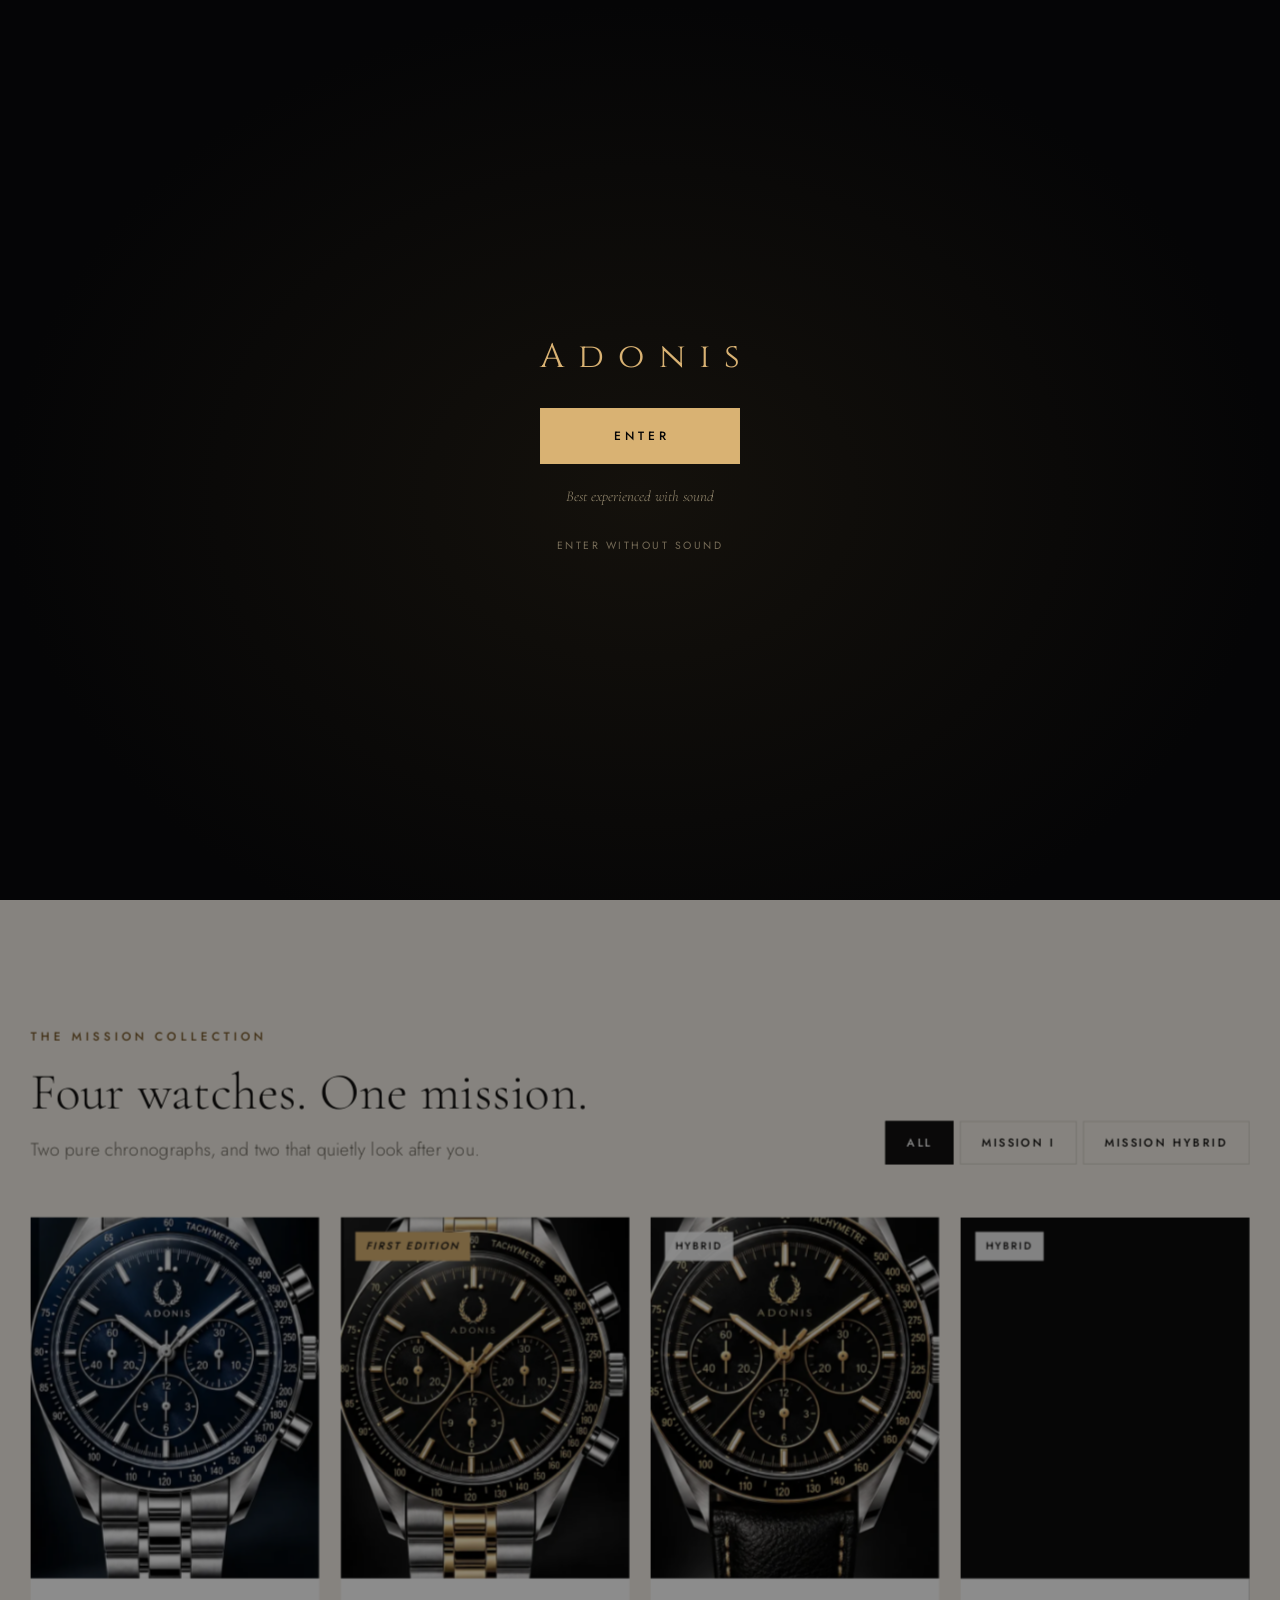
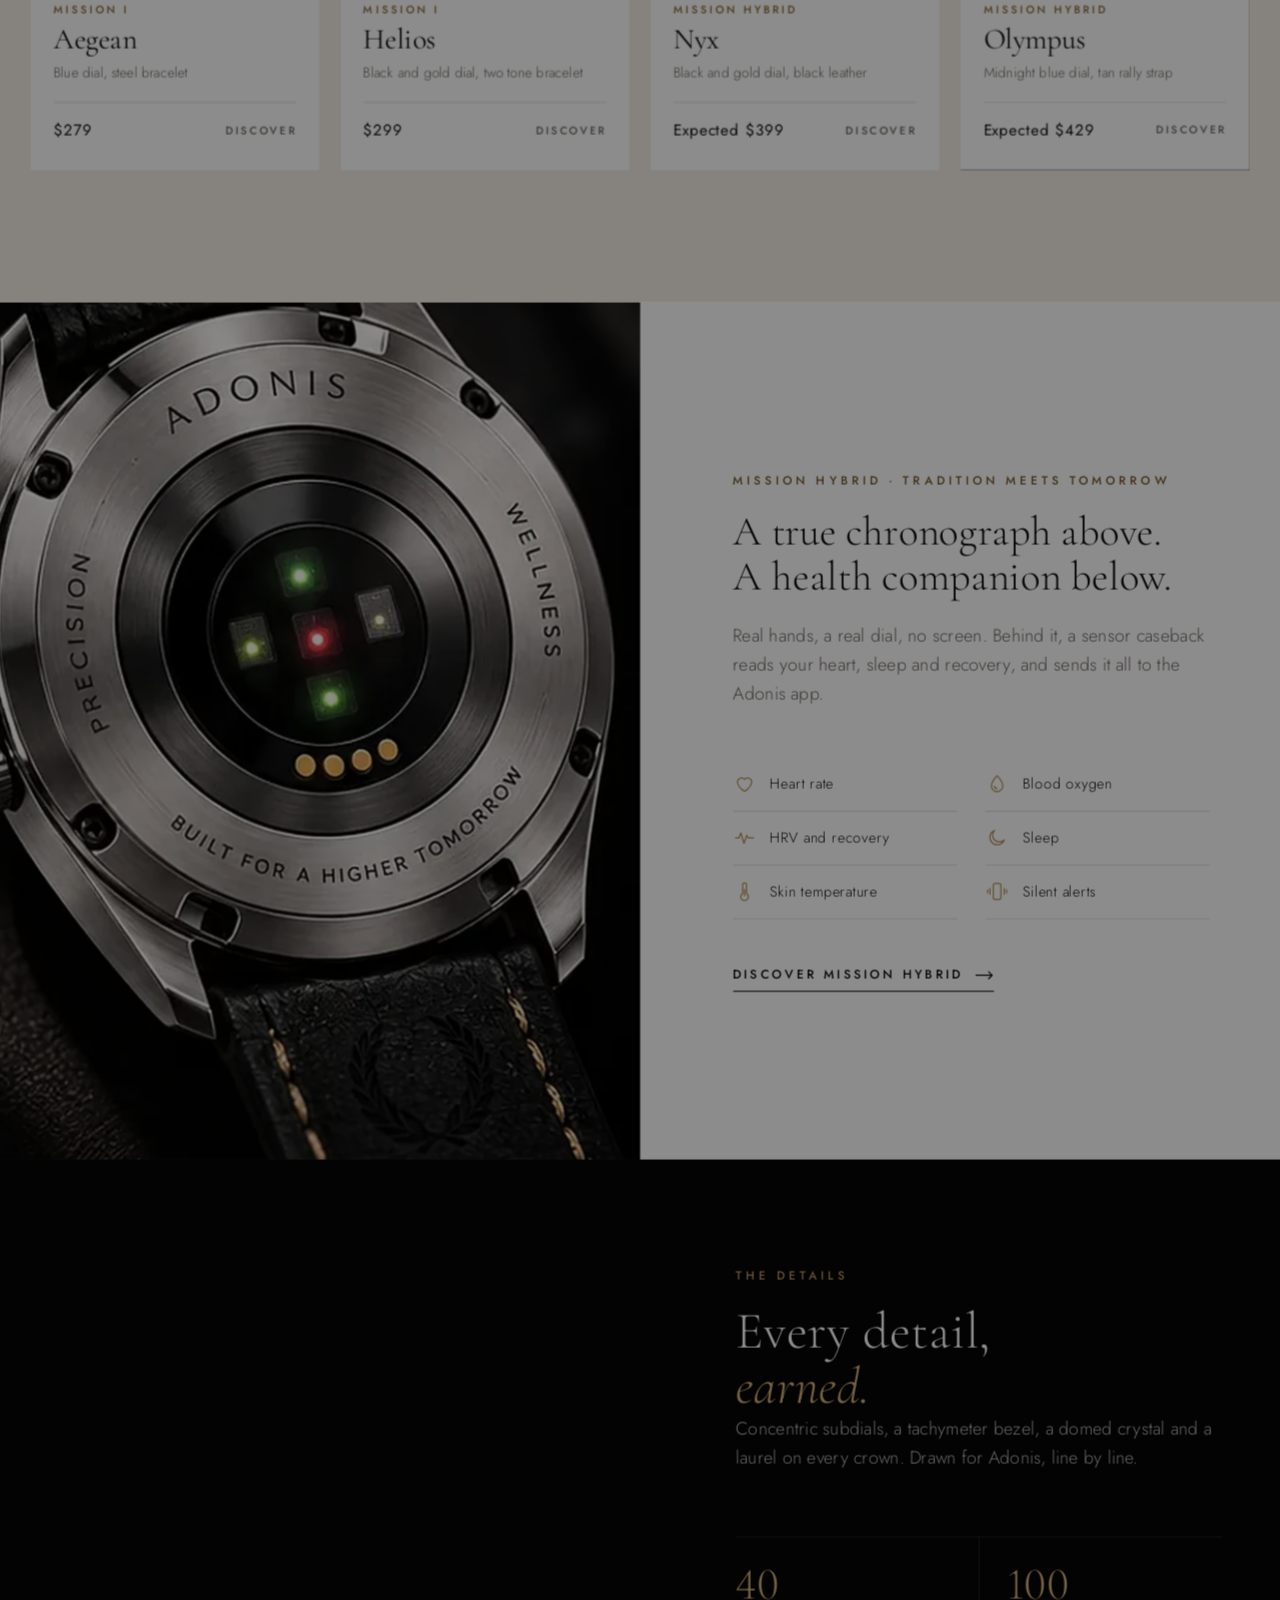
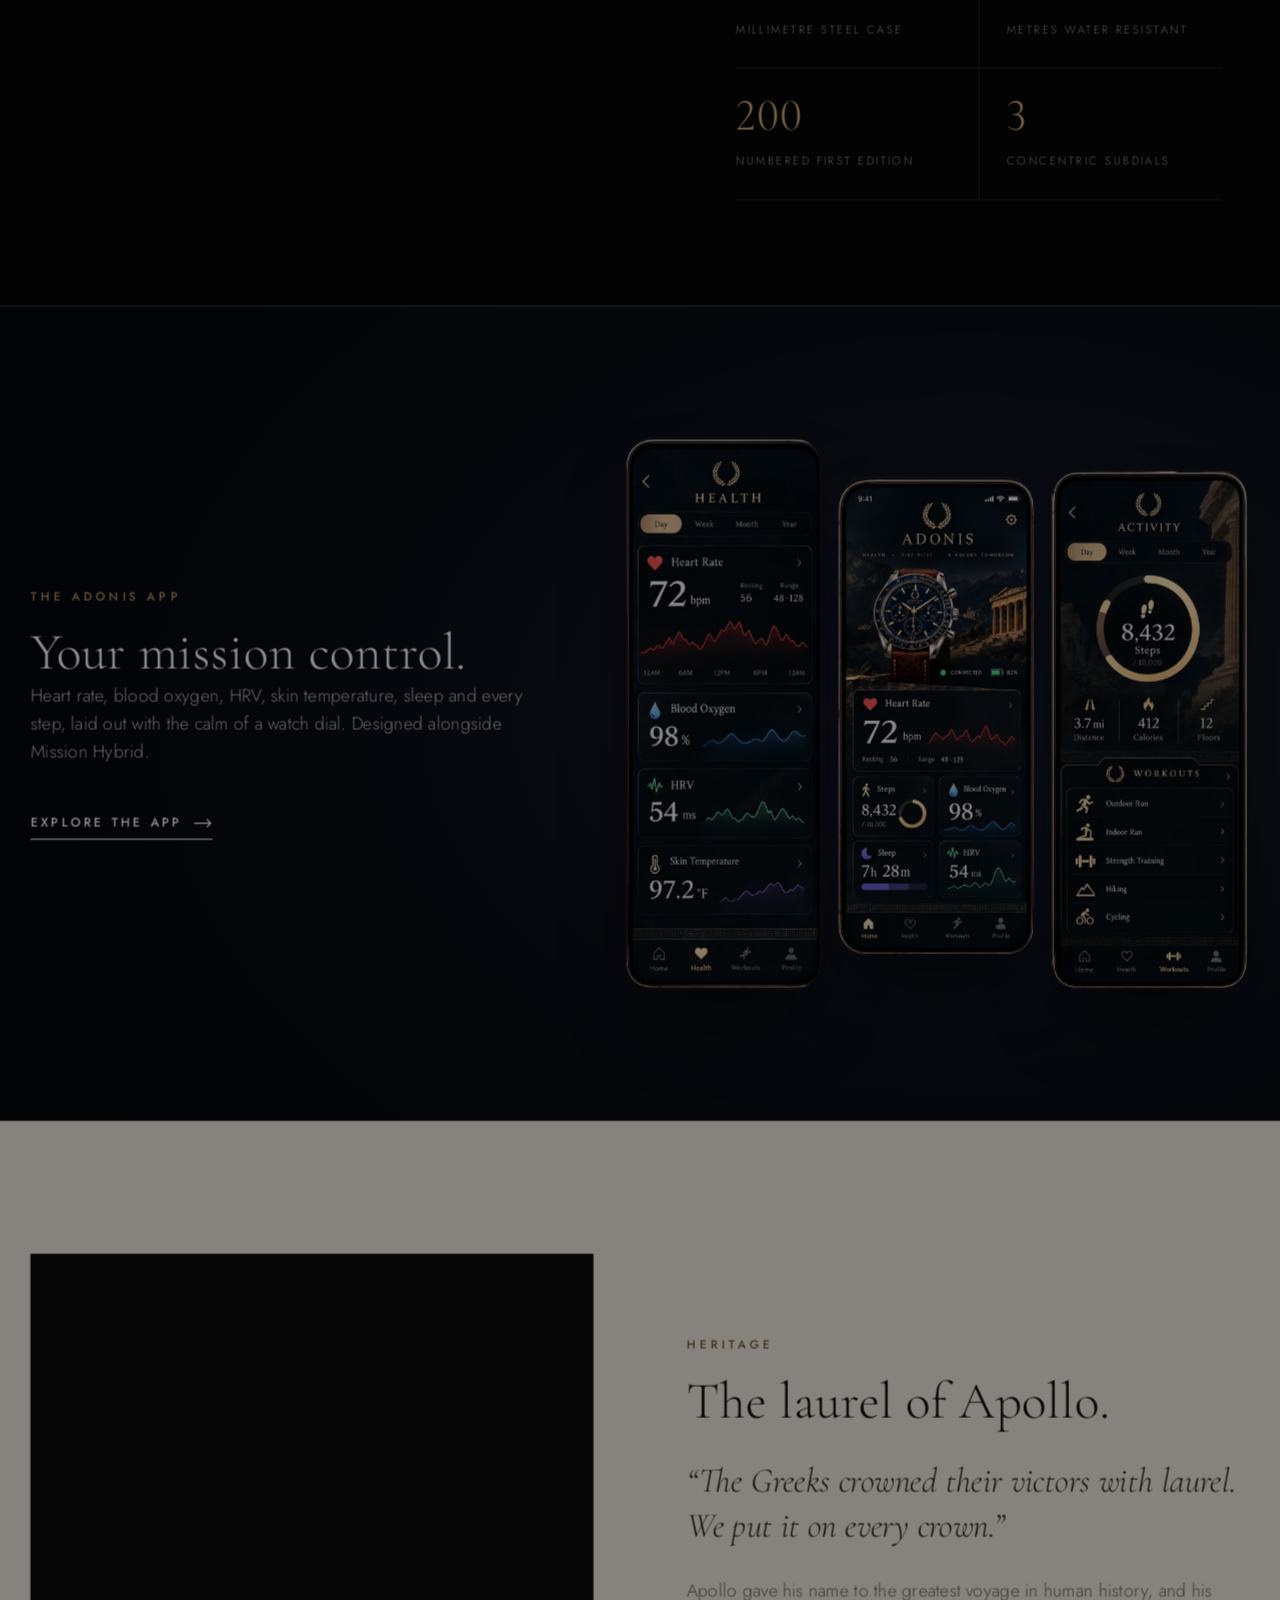
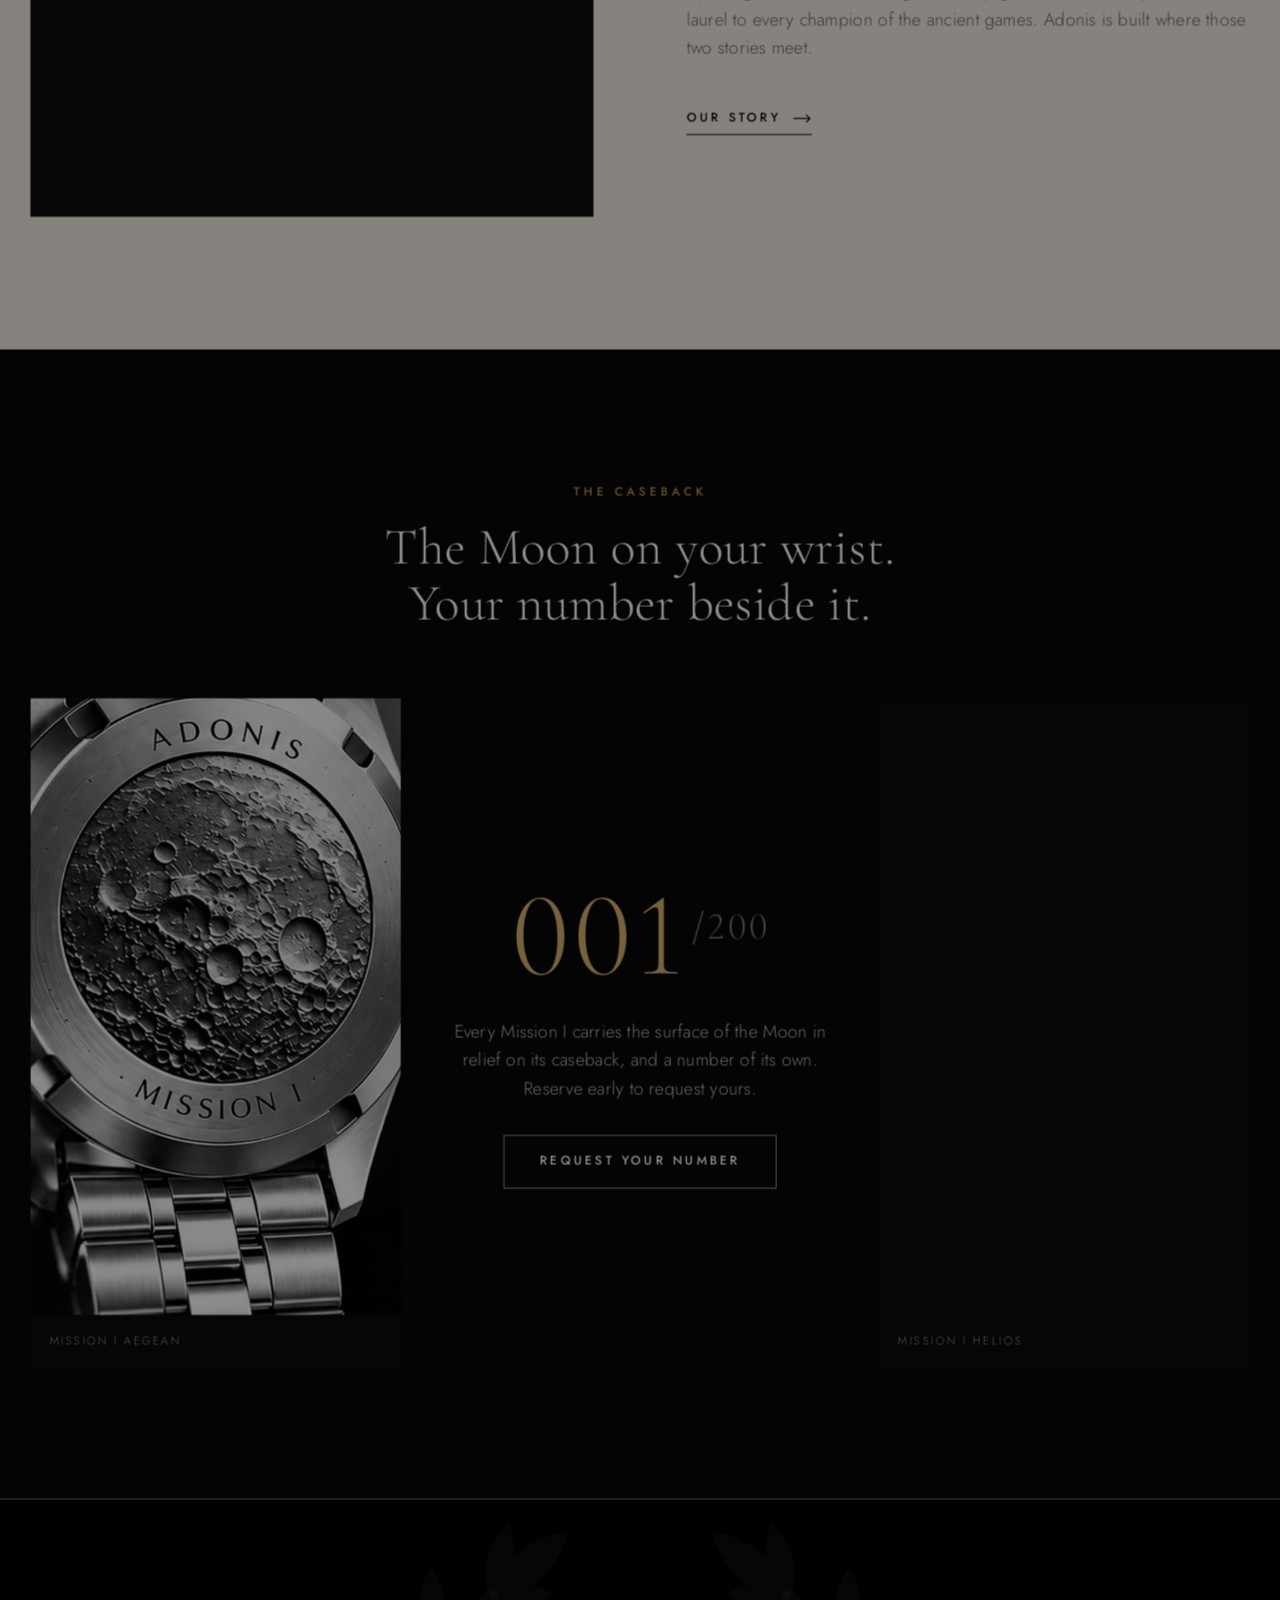
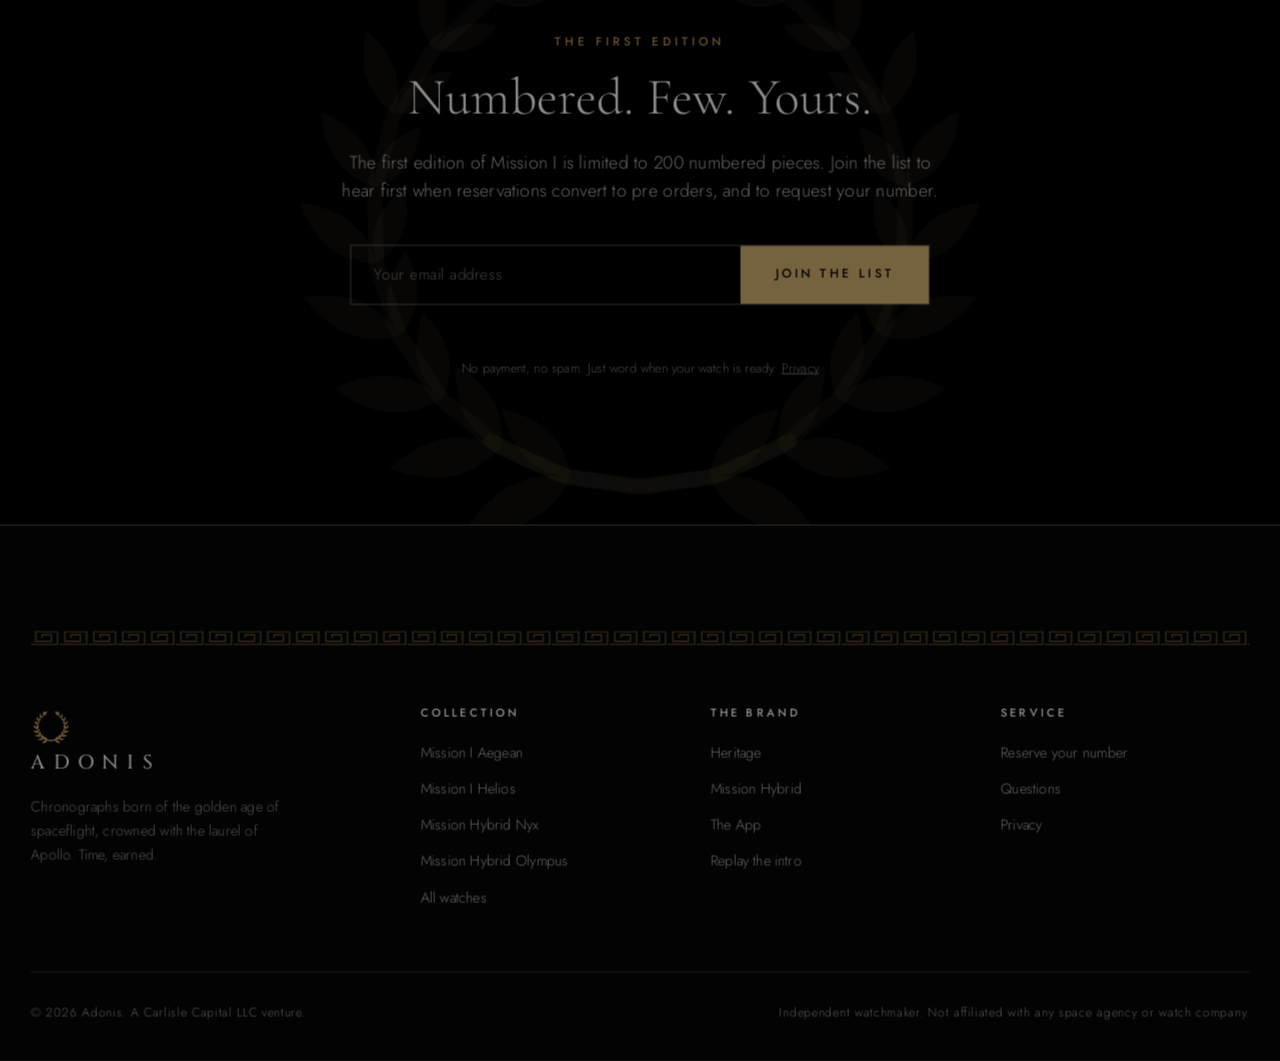
==== commit 541bf3ad: "Audit: responsive images, faster heroes, lazy soundtrack, contrast and heading fixes, cache busting " ====
--- a/index.html
+++ b/index.html
@@ -15,13 +15,16 @@
 <meta property="og:description" content="Chronographs born of the golden age of spaceflight. Mission I, a numbered first edition of 200, and Mission Hybrid with hidden health tracking.">
 <meta property="og:url" content="https://sergiuscommodus.github.io/adonis-watches/">
 <meta property="og:image" content="https://sergiuscommodus.github.io/adonis-watches/assets/img/og-adonis.jpg">
+<meta property="og:image:width" content="1200">
+<meta property="og:image:height" content="800">
+<meta property="og:image:alt" content="Adonis chronographs with the laurel wreath">
 <meta name="twitter:card" content="summary_large_image">
 <script type="application/ld+json">{"@context":"https://schema.org","@type":"Organization","name":"Adonis","url":"https://sergiuscommodus.github.io/adonis-watches/","logo":"https://sergiuscommodus.github.io/adonis-watches/assets/img/apple-touch-icon.png","description":"Chronographs born of the golden age of spaceflight and crowned with the laurel of Apollo."}</script>
 <link rel="preload" href="assets/fonts/cormorant-garamond-latin-300-normal.woff2" as="font" type="font/woff2" crossorigin>
 <link rel="preload" href="assets/fonts/jost-latin-400-normal.woff2" as="font" type="font/woff2" crossorigin>
 <link rel="preload" href="assets/fonts/cinzel-latin-500-normal.woff2" as="font" type="font/woff2" crossorigin>
-<link rel="stylesheet" href="assets/css/style.css">
-<link rel="stylesheet" href="assets/css/intro.css">
+<link rel="stylesheet" href="assets/css/style.css?v=67627ac2">
+<link rel="stylesheet" href="assets/css/intro.css?v=a6f94d56">
 <script>(function(d){d.classList.remove('no-js');d.classList.add('js');try{if(sessionStorage.getItem('adonis-intro')==='1'&&!/[?&]intro/.test(location.search))d.classList.add('no-intro')}catch(e){}})(document.documentElement);</script>
 </head>
 <body data-header="overlay">
@@ -109,7 +112,7 @@
 
 <section class="hero hero-home overlay-hero" aria-labelledby="hero-title">
  <svg class="hero-laurel" viewBox="0 0 100 90" aria-hidden="true" focusable="false"><path d="M41.15 78.83Q37.41 86.43 27.73 85.64Q32.80 77.35 41.15 78.83ZM41.15 78.83Q34.07 78.00 32.40 70.05Q40.35 71.75 41.15 78.83ZM32.26 75.00Q26.78 80.98 18.10 77.64Q24.99 71.40 32.26 75.00ZM32.26 75.00Q25.99 72.34 26.59 64.58Q33.43 68.29 32.26 75.00ZM24.81 68.83Q18.18 72.83 11.12 67.44Q19.12 63.57 24.81 68.83ZM24.81 68.83Q19.78 64.70 22.42 57.76Q27.68 62.99 24.81 68.83ZM19.39 60.81Q12.26 62.69 7.26 55.86Q15.61 54.48 19.39 60.81ZM19.39 60.81Q15.90 55.68 20.18 50.04Q23.59 56.24 19.39 60.81ZM16.46 51.59Q9.45 51.39 6.72 43.82Q14.70 44.80 16.46 51.59ZM16.46 51.59Q14.65 45.98 20.06 41.98Q21.51 48.55 16.46 51.59ZM16.25 41.91Q9.92 39.86 9.46 32.25Q16.46 35.27 16.25 41.91ZM16.25 41.91Q16.10 36.33 22.09 34.14Q21.65 40.50 16.25 41.91ZM18.77 32.57Q13.58 29.02 15.18 22.00Q20.73 26.60 18.77 32.57ZM18.77 32.57Q20.12 27.46 26.13 27.07Q24.04 32.72 18.77 32.57ZM23.82 24.31Q20.07 19.73 23.38 13.81Q27.17 19.44 23.82 24.31ZM23.82 24.31Q26.39 20.06 31.93 21.30Q28.54 25.85 23.82 24.31ZM30.99 17.81Q28.82 12.70 33.37 8.25Q35.30 14.31 30.99 17.81ZM30.99 17.81Q34.43 14.66 39.09 17.25Q34.83 20.45 30.99 17.81ZM30.99 17.81Q32.58 10.61 40.95 9.46Q38.36 17.50 30.99 17.81ZM58.85 78.83Q62.59 86.43 72.27 85.64Q67.20 77.35 58.85 78.83ZM58.85 78.83Q65.93 78.00 67.60 70.05Q59.65 71.75 58.85 78.83ZM67.74 75.00Q73.22 80.98 81.90 77.64Q75.01 71.40 67.74 75.00ZM67.74 75.00Q74.01 72.34 73.41 64.58Q66.57 68.29 67.74 75.00ZM75.19 68.83Q81.82 72.83 88.88 67.44Q80.88 63.57 75.19 68.83ZM75.19 68.83Q80.22 64.70 77.58 57.76Q72.32 62.99 75.19 68.83ZM80.61 60.81Q87.74 62.69 92.74 55.86Q84.39 54.48 80.61 60.81ZM80.61 60.81Q84.10 55.68 79.82 50.04Q76.41 56.24 80.61 60.81ZM83.54 51.59Q90.55 51.39 93.28 43.82Q85.30 44.80 83.54 51.59ZM83.54 51.59Q85.35 45.98 79.94 41.98Q78.49 48.55 83.54 51.59ZM83.75 41.91Q90.08 39.86 90.54 32.25Q83.54 35.27 83.75 41.91ZM83.75 41.91Q83.90 36.33 77.91 34.14Q78.35 40.50 83.75 41.91ZM81.23 32.57Q86.42 29.02 84.82 22.00Q79.27 26.60 81.23 32.57ZM81.23 32.57Q79.88 27.46 73.87 27.07Q75.96 32.72 81.23 32.57ZM76.18 24.31Q79.93 19.73 76.62 13.81Q72.83 19.44 76.18 24.31ZM76.18 24.31Q73.61 20.06 68.07 21.30Q71.46 25.85 76.18 24.31ZM69.01 17.81Q71.18 12.70 66.63 8.25Q64.70 14.31 69.01 17.81ZM69.01 17.81Q65.57 14.66 60.91 17.25Q65.17 20.45 69.01 17.81ZM69.01 17.81Q67.42 10.61 59.05 9.46Q61.64 17.50 69.01 17.81Z" fill="currentColor"/><path d="M69.01 74.19 L60.30 78.40 L50.76 79.99 L41.15 78.83 L32.26 75.00 L24.81 68.83 L19.39 60.81 L16.46 51.59 L16.25 41.91 L18.77 32.57 L23.82 24.31 L30.99 17.81" fill="none" stroke="currentColor" stroke-width="2" stroke-linecap="round"/><path d="M30.99 74.19L39.70 78.40L49.24 79.99L58.85 78.83L67.74 75.00L75.19 68.83L80.61 60.81L83.54 51.59L83.75 41.91L81.23 32.57L76.18 24.31L69.01 17.81" fill="none" stroke="currentColor" stroke-width="2" stroke-linecap="round"/></svg>
- <div class="hero-media" data-enter="1"><img src="assets/img/helios-watch.webp" alt="Adonis Mission I Helios chronograph with a black dial and gold accents" loading="eager" decoding="async"></div>
+ <div class="hero-media" data-enter="1"><img src="assets/img/helios-watch.webp" width="1270" height="2048" srcset="assets/img/helios-watch-640.webp 640w, assets/img/helios-watch.webp 1270w" sizes="(max-width: 760px) 100vw, 50vw" alt="Adonis Mission I Helios chronograph with a black dial and gold accents" loading="eager" fetchpriority="high" decoding="async"></div>
  <div class="hero-copy">
   <p class="eyebrow" data-enter="1">Mission I &middot; First edition</p>
   <h1 class="display" id="hero-title" data-enter="2">Made for<br><em class="gold">the mission.</em></h1>
@@ -142,7 +145,7 @@
    </div>
   </div>
   <div class="grid-cards" id="home-grid"><a class="card" href="watches/mission-i-aegean.html" data-line="mission-i" data-reveal data-reveal-delay="0">
- <div class="card-media"><img src="assets/img/aegean-watch.webp" alt="Mission I Aegean" loading="lazy" decoding="async"><img class="alt" src="assets/img/aegean-caseback.webp" alt="" loading="lazy" decoding="async"></div>
+ <div class="card-media"><img src="assets/img/aegean-watch.webp" width="1222" height="2172" srcset="assets/img/aegean-watch-640.webp 640w, assets/img/aegean-watch.webp 1222w" sizes="(max-width: 760px) 100vw, 50vw" alt="Mission I Aegean" loading="lazy" decoding="async"><img class="alt" src="assets/img/aegean-caseback.webp" width="712" height="1398" srcset="assets/img/aegean-caseback-640.webp 640w, assets/img/aegean-caseback.webp 712w" sizes="(max-width: 760px) 100vw, 50vw" alt="" loading="lazy" decoding="async"></div>
  <div class="card-body">
   <p class="card-col">Mission I</p>
   <h3>Aegean</h3>
@@ -150,7 +153,7 @@
   <div class="card-foot"><span class="card-price">$279</span><span class="card-cta">Discover</span></div>
  </div>
 </a><a class="card" href="watches/mission-i-helios.html" data-line="mission-i" data-reveal data-reveal-delay="1">
- <div class="card-media"><span class="card-badge gold">First edition</span><img src="assets/img/helios-watch.webp" alt="Mission I Helios" loading="lazy" decoding="async"><img class="alt" src="assets/img/helios-caseback.webp" alt="" loading="lazy" decoding="async"></div>
+ <div class="card-media"><span class="card-badge gold">First edition</span><img src="assets/img/helios-watch.webp" width="1270" height="2048" srcset="assets/img/helios-watch-640.webp 640w, assets/img/helios-watch.webp 1270w" sizes="(max-width: 760px) 100vw, 50vw" alt="Mission I Helios" loading="lazy" decoding="async"><img class="alt" src="assets/img/helios-caseback.webp" width="760" height="1280" srcset="assets/img/helios-caseback-640.webp 640w, assets/img/helios-caseback.webp 760w" sizes="(max-width: 760px) 100vw, 50vw" alt="" loading="lazy" decoding="async"></div>
  <div class="card-body">
   <p class="card-col">Mission I</p>
   <h3>Helios</h3>
@@ -158,7 +161,7 @@
   <div class="card-foot"><span class="card-price">$299</span><span class="card-cta">Discover</span></div>
  </div>
 </a><a class="card" href="watches/mission-hybrid-nyx.html" data-line="mission-hybrid" data-reveal data-reveal-delay="2">
- <div class="card-media"><span class="card-badge">Hybrid</span><img src="assets/img/nyx-watch.webp" alt="Mission Hybrid Nyx" loading="lazy" decoding="async"><img class="alt" src="assets/img/nyx-caseback.webp" alt="" loading="lazy" decoding="async"></div>
+ <div class="card-media"><span class="card-badge">Hybrid</span><img src="assets/img/nyx-watch.webp" width="1074" height="2172" srcset="assets/img/nyx-watch-640.webp 640w, assets/img/nyx-watch.webp 1074w" sizes="(max-width: 760px) 100vw, 50vw" alt="Mission Hybrid Nyx" loading="lazy" decoding="async"><img class="alt" src="assets/img/nyx-caseback.webp" width="832" height="1274" srcset="assets/img/nyx-caseback-640.webp 640w, assets/img/nyx-caseback.webp 832w" sizes="(max-width: 760px) 100vw, 50vw" alt="" loading="lazy" decoding="async"></div>
  <div class="card-body">
   <p class="card-col">Mission Hybrid</p>
   <h3>Nyx</h3>
@@ -166,7 +169,7 @@
   <div class="card-foot"><span class="card-price">Expected $399</span><span class="card-cta">Discover</span></div>
  </div>
 </a><a class="card" href="watches/mission-hybrid-olympus.html" data-line="mission-hybrid" data-reveal data-reveal-delay="3">
- <div class="card-media"><span class="card-badge">Hybrid</span><img src="assets/img/olympus-watch.webp" alt="Mission Hybrid Olympus" loading="lazy" decoding="async"><img class="alt" src="assets/img/app-home.webp" alt="" loading="lazy" decoding="async"></div>
+ <div class="card-media"><span class="card-badge">Hybrid</span><img src="assets/img/olympus-watch.webp" width="966" height="1538" srcset="assets/img/olympus-watch-640.webp 640w, assets/img/olympus-watch.webp 966w" sizes="(max-width: 760px) 100vw, 50vw" alt="Mission Hybrid Olympus" loading="lazy" decoding="async"><img class="alt" src="assets/img/app-home.webp" width="376" height="920" alt="" loading="lazy" decoding="async"></div>
  <div class="card-body">
   <p class="card-col">Mission Hybrid</p>
   <h3>Olympus</h3>
@@ -178,7 +181,7 @@
 </section>
 
 <section class="split on-white" aria-labelledby="hy-title">
- <div class="split-media" data-reveal="fade"><img src="assets/img/nyx-caseback.webp" alt="The sensor caseback of Mission Hybrid Nyx" loading="lazy" decoding="async"></div>
+ <div class="split-media" data-reveal="fade"><img src="assets/img/nyx-caseback.webp" width="832" height="1274" srcset="assets/img/nyx-caseback-640.webp 640w, assets/img/nyx-caseback.webp 832w" sizes="(max-width: 760px) 100vw, 50vw" alt="The sensor caseback of Mission Hybrid Nyx" loading="lazy" decoding="async"></div>
  <div class="split-copy" data-reveal>
   <p class="eyebrow">Mission Hybrid &middot; Tradition meets tomorrow</p>
   <h2 class="h2" id="hy-title">A true chronograph above.<br>A health companion below.</h2>
@@ -189,7 +192,7 @@
 </section>
 
 <section class="detail-band" aria-labelledby="dt-title">
- <div class="db-media" data-reveal="fade"><img src="assets/img/helios-dial.webp" alt="Close up of the Helios subdial with gilded indices" loading="lazy" decoding="async"></div>
+ <div class="db-media" data-reveal="fade"><img src="assets/img/helios-dial.webp" width="932" height="1152" srcset="assets/img/helios-dial-640.webp 640w, assets/img/helios-dial.webp 932w" sizes="(max-width: 760px) 100vw, 50vw" alt="Close up of the Helios subdial with gilded indices" loading="lazy" decoding="async"></div>
  <div class="db-copy" data-reveal>
   <p class="eyebrow">The details</p>
   <h2 class="h2" id="dt-title">Every detail,<br><em class="gold">earned.</em></h2>
@@ -212,16 +215,16 @@
    <div class="cta-row"><a class="link-arrow light" href="app.html">Explore the app<svg viewBox="0 0 18 10" aria-hidden="true" focusable="false"><path d="M0 5h16M12.5 1.3L16.2 5l-3.7 3.7" fill="none" stroke="currentColor" stroke-width="1.2"/></svg></a></div>
   </div>
   <div class="phones" data-reveal data-reveal-delay="1">
-   <img src="assets/img/app-health.webp" alt="Adonis app health screen" loading="lazy" decoding="async">
-   <img src="assets/img/app-home.webp" alt="Adonis app home screen" loading="lazy" decoding="async">
-   <img src="assets/img/app-activity.webp" alt="Adonis app activity screen" loading="lazy" decoding="async">
+   <img src="assets/img/app-health.webp" width="310" height="878" alt="Adonis app health screen" loading="lazy" decoding="async">
+   <img src="assets/img/app-home.webp" width="376" height="920" alt="Adonis app home screen" loading="lazy" decoding="async">
+   <img src="assets/img/app-activity.webp" width="330" height="878" alt="Adonis app activity screen" loading="lazy" decoding="async">
   </div>
  </div>
 </section>
 
 <section class="section on-ivory" aria-labelledby="her-title">
  <div class="wrap heritage-teaser">
-  <div class="ht-media" data-reveal="fade"><img src="assets/img/helios-logo.webp" alt="The Adonis laurel wreath in gold" loading="lazy" decoding="async"></div>
+  <div class="ht-media" data-reveal="fade"><img src="assets/img/helios-logo.webp" width="964" height="852" srcset="assets/img/helios-logo-640.webp 640w, assets/img/helios-logo.webp 964w" sizes="(max-width: 760px) 100vw, 50vw" alt="The Adonis laurel wreath in gold" loading="lazy" decoding="async"></div>
   <div data-reveal>
    <p class="eyebrow">Heritage</p>
    <h2 class="h2" id="her-title">The laurel of Apollo.</h2>
@@ -239,13 +242,13 @@
    <h2 class="h2" id="moon-title">The Moon on your wrist.<br>Your number beside it.</h2>
   </div>
   <div class="moon-row">
-   <figure data-reveal><img src="assets/img/aegean-caseback.webp" alt="Lunar caseback of Mission I Aegean" loading="lazy" decoding="async"><figcaption>Mission I Aegean</figcaption></figure>
+   <figure data-reveal><img src="assets/img/aegean-caseback.webp" width="712" height="1398" srcset="assets/img/aegean-caseback-640.webp 640w, assets/img/aegean-caseback.webp 712w" sizes="(max-width: 760px) 100vw, 50vw" alt="Lunar caseback of Mission I Aegean" loading="lazy" decoding="async"><figcaption>Mission I Aegean</figcaption></figure>
    <div class="moon-copy" data-reveal data-reveal-delay="1">
     <div class="number-ticker">001<small>/200</small></div>
     <p class="lede light" style="margin:22px auto 30px">Every Mission I carries the surface of the Moon in relief on its caseback, and a number of its own. Reserve early to request yours.</p>
     <a class="btn btn-ghost light" href="reserve.html">Request your number</a>
    </div>
-   <figure data-reveal data-reveal-delay="2"><img src="assets/img/helios-caseback.webp" alt="Lunar caseback of Mission I Helios" loading="lazy" decoding="async"><figcaption>Mission I Helios</figcaption></figure>
+   <figure data-reveal data-reveal-delay="2"><img src="assets/img/helios-caseback.webp" width="760" height="1280" srcset="assets/img/helios-caseback-640.webp 640w, assets/img/helios-caseback.webp 760w" sizes="(max-width: 760px) 100vw, 50vw" alt="Lunar caseback of Mission I Helios" loading="lazy" decoding="async"><figcaption>Mission I Helios</figcaption></figure>
   </div>
  </div>
 </section>
@@ -278,9 +281,9 @@
      <a data-social="tiktok" href="#" aria-label="Adonis on TikTok" rel="noopener"><svg viewBox="0 0 24 24" fill="none" stroke="currentColor" stroke-width="1.3" stroke-linecap="round" stroke-linejoin="round" aria-hidden="true" focusable="false"><path d="M14 3.5v11.2a3.8 3.8 0 1 1-3.8-3.8"/><path d="M14 3.5c.4 2.6 2.2 4.4 5 4.6"/></svg></a>
     </div>
    </div>
-   <div><h4>Collection</h4><ul><li><a href="watches/mission-i-aegean.html">Mission I Aegean</a></li><li><a href="watches/mission-i-helios.html">Mission I Helios</a></li><li><a href="watches/mission-hybrid-nyx.html">Mission Hybrid Nyx</a></li><li><a href="watches/mission-hybrid-olympus.html">Mission Hybrid Olympus</a></li><li><a href="watches.html">All watches</a></li></ul></div>
-   <div><h4>The brand</h4><ul><li><a href="heritage.html">Heritage</a></li><li><a href="hybrid.html">Mission Hybrid</a></li><li><a href="app.html">The App</a></li><li><a href="index.html?intro" data-replay-intro>Replay the intro</a></li></ul></div>
-   <div><h4>Service</h4><ul><li><a href="reserve.html">Reserve your number</a></li><li><a href="reserve.html#faq">Questions</a></li><li><a href="privacy.html">Privacy</a></li></ul></div>
+   <div><h2>Collection</h2><ul><li><a href="watches/mission-i-aegean.html">Mission I Aegean</a></li><li><a href="watches/mission-i-helios.html">Mission I Helios</a></li><li><a href="watches/mission-hybrid-nyx.html">Mission Hybrid Nyx</a></li><li><a href="watches/mission-hybrid-olympus.html">Mission Hybrid Olympus</a></li><li><a href="watches.html">All watches</a></li></ul></div>
+   <div><h2>The brand</h2><ul><li><a href="heritage.html">Heritage</a></li><li><a href="hybrid.html">Mission Hybrid</a></li><li><a href="app.html">The App</a></li><li><a href="index.html?intro" data-replay-intro>Replay the intro</a></li></ul></div>
+   <div><h2>Service</h2><ul><li><a href="reserve.html">Reserve your number</a></li><li><a href="reserve.html#faq">Questions</a></li><li><a href="privacy.html">Privacy</a></li></ul></div>
   </div>
   <div class="ft-bottom">
    <span>&copy; <span data-year>2026</span> Adonis. A Carlisle Capital LLC venture.</span>
@@ -289,9 +292,9 @@
  </div>
 </footer>
 </div>
-<script src="assets/js/audio.js"></script>
-<script src="assets/js/intro.js"></script>
-<script src="assets/js/config.js"></script>
-<script src="assets/js/main.js" defer></script>
+<script src="assets/js/audio.js?v=4df67002"></script>
+<script src="assets/js/intro.js?v=761b7d2d"></script>
+<script src="assets/js/config.js?v=08b96ac7"></script>
+<script src="assets/js/main.js?v=6d067a74" defer></script>
 </body>
 </html>
--- a/assets/css/style.css
+++ b/assets/css/style.css
@@ -50,6 +50,8 @@
 .h2{font-size:clamp(34px,3.9vw,58px);font-weight:300}
 .h3{font-size:clamp(24px,2.2vw,32px);font-weight:400}
 .eyebrow{font-family:var(--sans);font-size:11.5px;font-weight:500;letter-spacing:.32em;text-transform:uppercase;color:var(--gold);margin:0 0 18px}
+/* deeper gold for readable contrast on light grounds */
+.on-ivory .eyebrow,.on-white .eyebrow,.pdp .eyebrow,.reserve-grid .eyebrow{color:#7a5a2b}
 .lede{font-size:clamp(17px,1.35vw,20px);line-height:1.6;color:var(--muted);max-width:34em}
 .on-dark .lede,.lede.light{color:rgba(255,255,255,.72)}
 em.gold,.gold{color:var(--gold-light);font-style:italic}
@@ -166,6 +168,7 @@
 .page-hero .ph-media img{height:100%;width:auto;max-width:none;object-fit:cover;
   -webkit-mask-image:linear-gradient(90deg,transparent,#000 18%,#000 82%,transparent);mask-image:linear-gradient(90deg,transparent,#000 18%,#000 82%,transparent)}
 .page-hero .ph-bg{position:absolute;inset:0;background-size:cover;background-position:center;opacity:.32}
+.page-hero .ph-bg img{position:absolute;inset:0;width:100%;height:100%;max-width:none;object-fit:cover}
 .page-hero .ph-bg::after{content:"";position:absolute;inset:0;background:linear-gradient(90deg,rgba(7,7,7,.95) 0%,rgba(7,7,7,.7) 45%,rgba(7,7,7,.2) 100%)}
 .page-hero.compact{padding:calc(var(--hdr-h) + 64px) 0 70px}
 .breadcrumb{font-size:11px;letter-spacing:.2em;text-transform:uppercase;color:var(--muted);display:flex;gap:10px;flex-wrap:wrap;margin-bottom:28px}
@@ -266,11 +269,11 @@
 .ft-brand .brand{align-items:flex-start;color:#fff}
 .ft-brand .brand svg{color:var(--gold-light);width:40px;margin-bottom:6px}
 .ft-brand p{margin-top:22px;max-width:30ch;color:rgba(255,255,255,.55)}
-.site-footer h4{font-family:var(--sans);font-size:11px;font-weight:500;letter-spacing:.26em;text-transform:uppercase;color:#fff;margin-bottom:20px}
+.site-footer h2,.site-footer h4{font-family:var(--sans);font-size:11px;font-weight:500;letter-spacing:.26em;text-transform:uppercase;color:#fff;margin-bottom:20px}
 .site-footer ul{list-style:none;margin:0;padding:0;display:grid;gap:12px}
 .site-footer a{transition:color .3s}
 .site-footer a:hover{color:var(--gold-light)}
-.ft-bottom{display:flex;justify-content:space-between;align-items:center;flex-wrap:wrap;gap:16px;padding-top:30px;font-size:12px;color:rgba(255,255,255,.42);letter-spacing:.04em}
+.ft-bottom{display:flex;justify-content:space-between;align-items:center;flex-wrap:wrap;gap:16px;padding-top:30px;font-size:12px;color:rgba(255,255,255,.6);letter-spacing:.04em}
 .ft-bottom nav{display:flex;gap:24px;flex-wrap:wrap}
 .socials{display:flex;gap:14px;margin-top:26px}
 .socials a{width:40px;height:40px;border:1px solid var(--line-dark);display:grid;place-items:center;transition:border-color .3s,color .3s}
@@ -316,7 +319,7 @@
 .spec-table th,.spec-table td{text-align:left;padding:11px 0;border-bottom:1px solid var(--line);vertical-align:top}
 .spec-table th{font-weight:500;font-size:11px;letter-spacing:.16em;text-transform:uppercase;color:var(--ink);width:42%;padding-right:16px}
 .spec-table td{color:var(--muted)}
-.prelim{font-size:12px;color:var(--muted-2);margin-top:14px;font-style:italic}
+.prelim{font-size:12px;color:var(--muted);margin-top:14px;font-style:italic}
 .detail-trio{display:grid;grid-template-columns:repeat(3,1fr);gap:clamp(12px,1.6vw,24px)}
 .detail-trio figure{margin:0}
 .detail-trio .dt-img{background:#0a0a0a;aspect-ratio:4/5;overflow:hidden}
@@ -363,7 +366,7 @@
 /* ---------- Heritage page ---------- */
 .chapter{display:grid;grid-template-columns:120px 1fr 1fr;gap:clamp(24px,5vw,90px);align-items:center;padding:clamp(60px,8vw,120px) 0;border-bottom:1px solid var(--line)}
 .chapter:last-child{border-bottom:0}
-.chapter-num{font-family:var(--serif);font-size:clamp(50px,5vw,80px);font-weight:300;color:var(--gold);line-height:1;align-self:start}
+.chapter-num{font-family:var(--serif);font-size:clamp(50px,5vw,80px);font-weight:300;color:var(--gold-deep);line-height:1;align-self:start}
 .chapter .ch-media{background:#0a0a0a;aspect-ratio:4/5;overflow:hidden}
 .chapter .ch-media img{width:100%;height:100%;object-fit:cover}
 .chapter .h2{margin-bottom:22px}
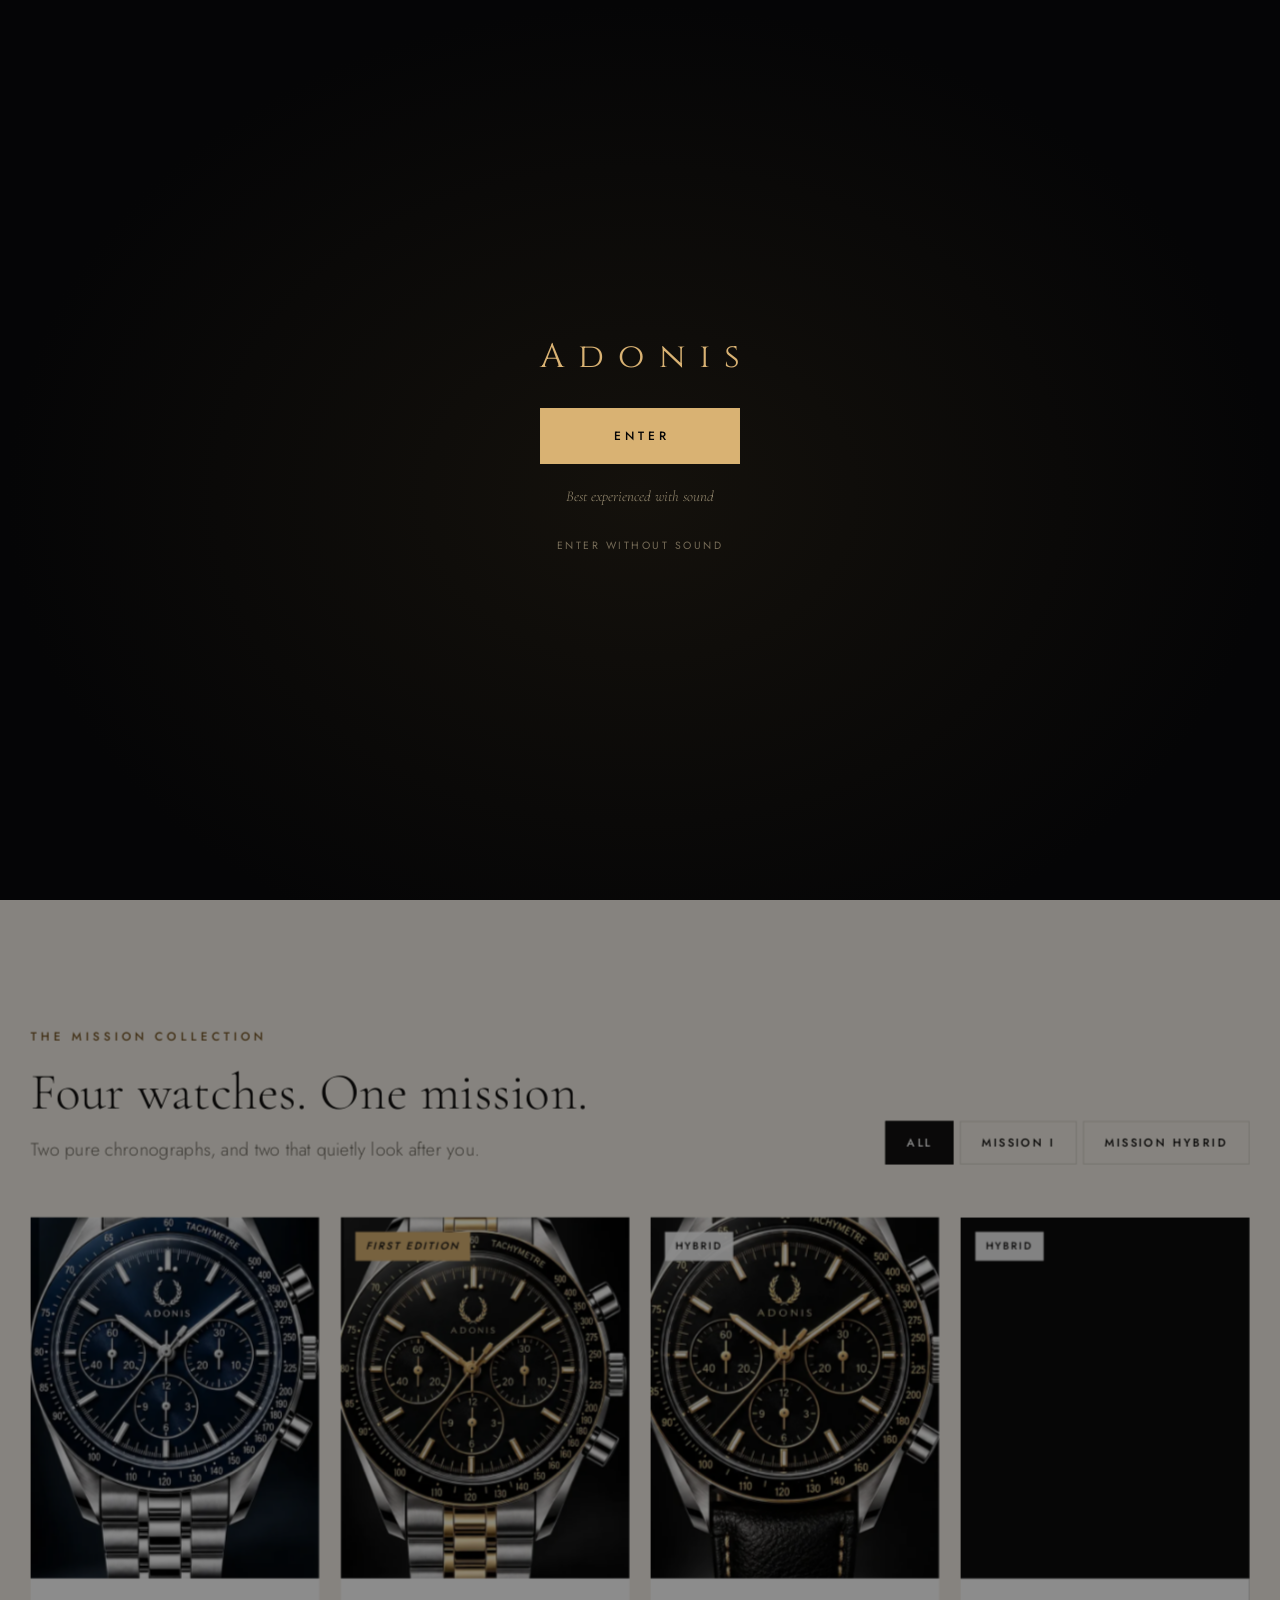
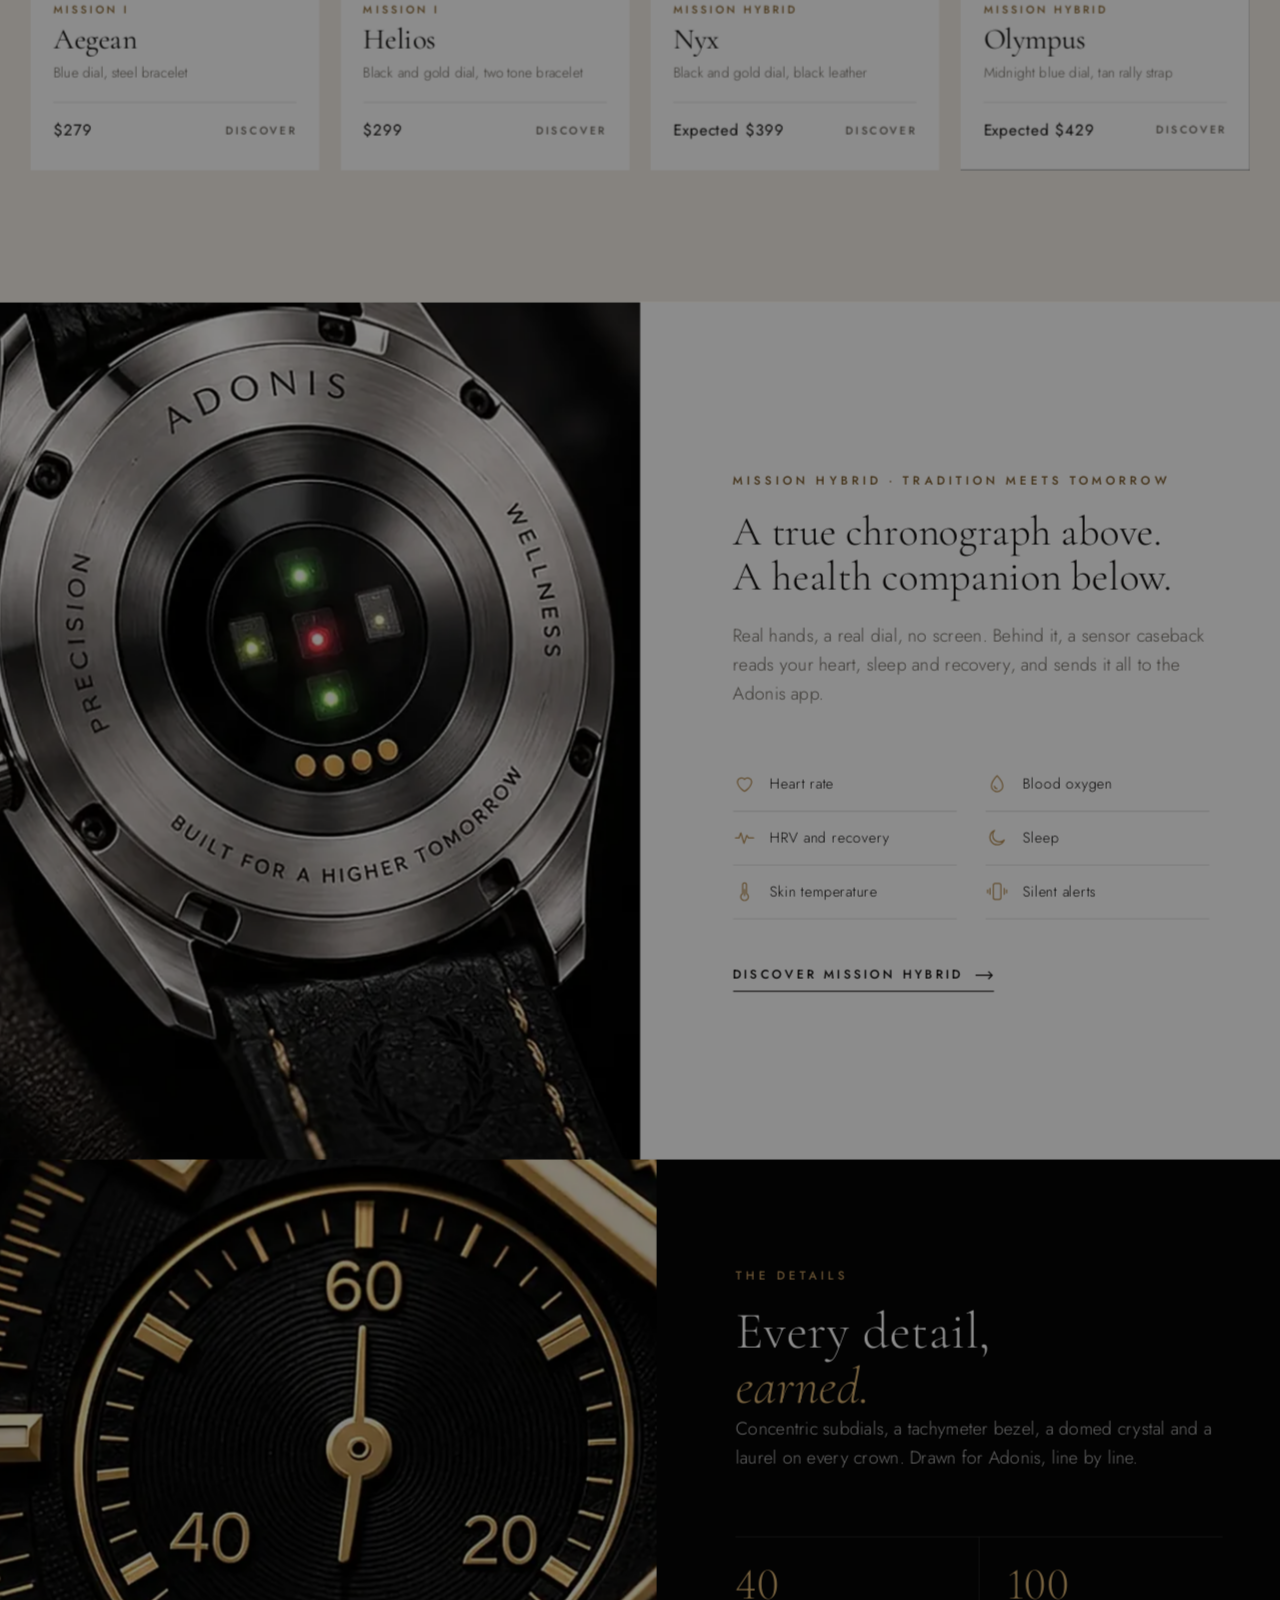
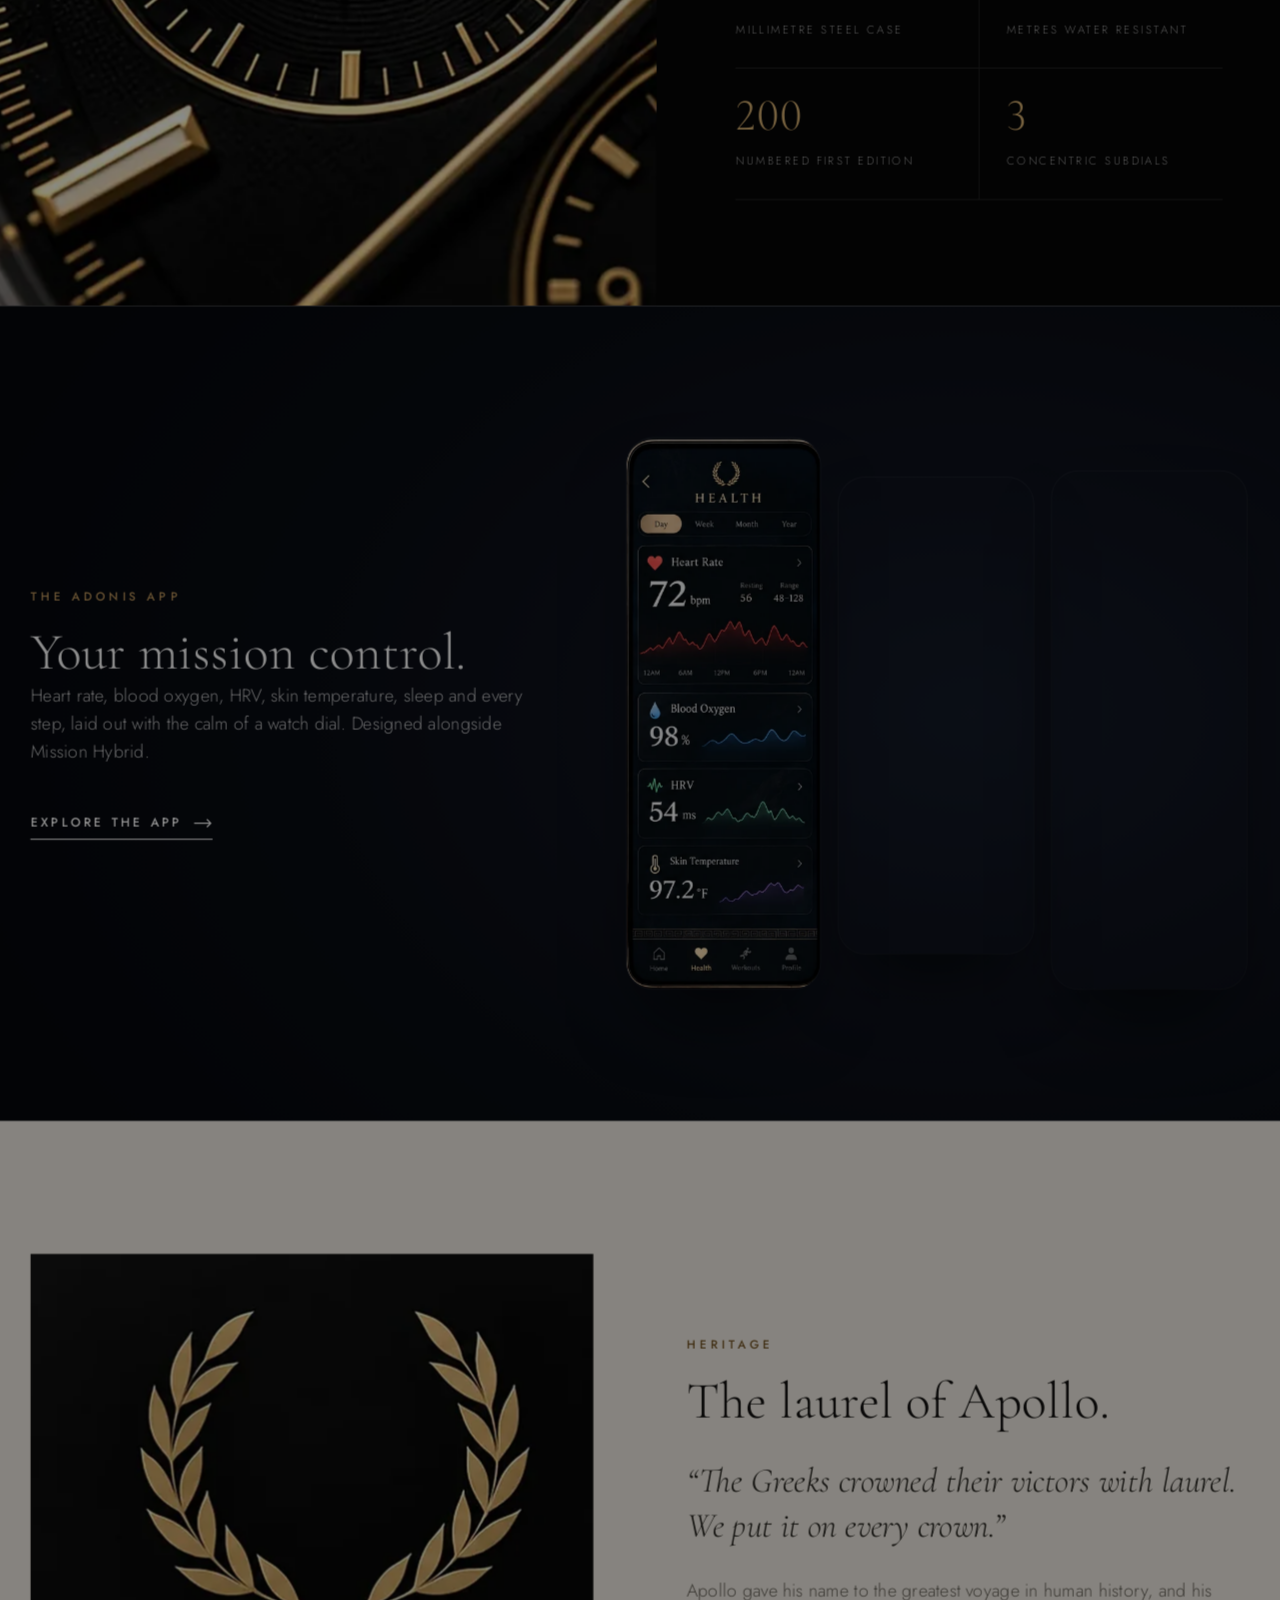
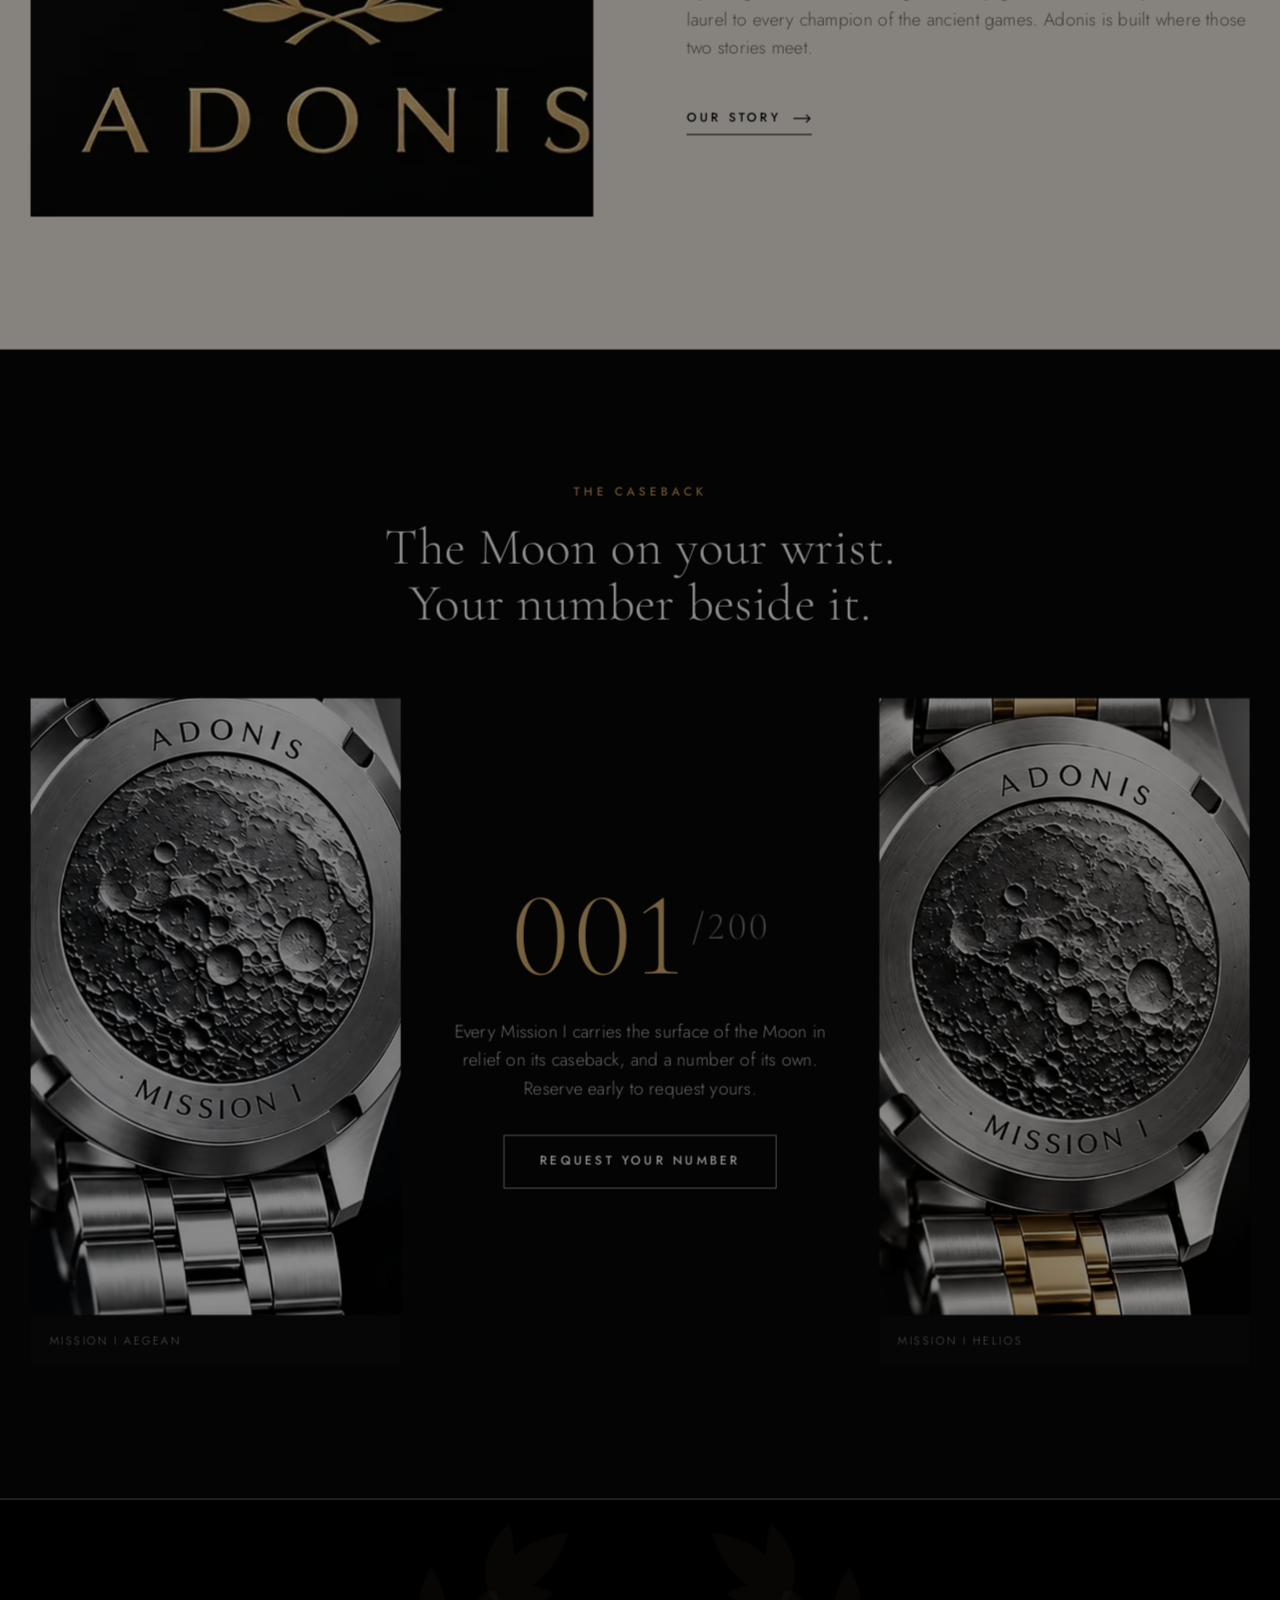
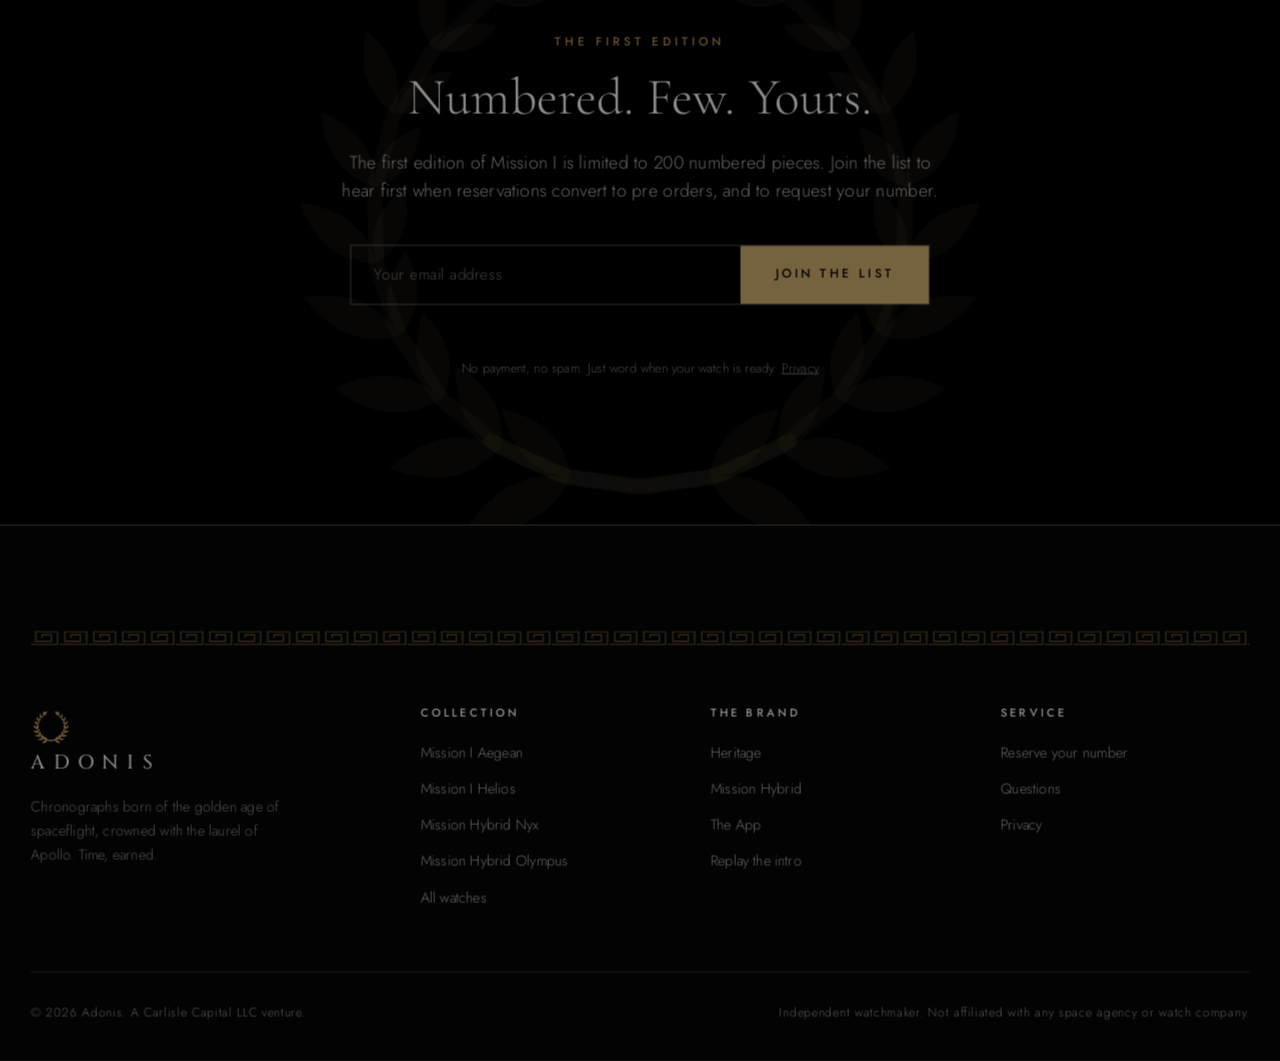
==== commit be8f45ca: "Sound: start on tap for phones, mute only lasts for the visit Co-Authored-By: Claude Opus 5.5 <norep" ====
--- a/index.html
+++ b/index.html
@@ -292,7 +292,7 @@
  </div>
 </footer>
 </div>
-<script src="assets/js/audio.js?v=4df67002"></script>
+<script src="assets/js/audio.js?v=fba86a63"></script>
 <script src="assets/js/intro.js?v=761b7d2d"></script>
 <script src="assets/js/config.js?v=08b96ac7"></script>
 <script src="assets/js/main.js?v=6d067a74" defer></script>
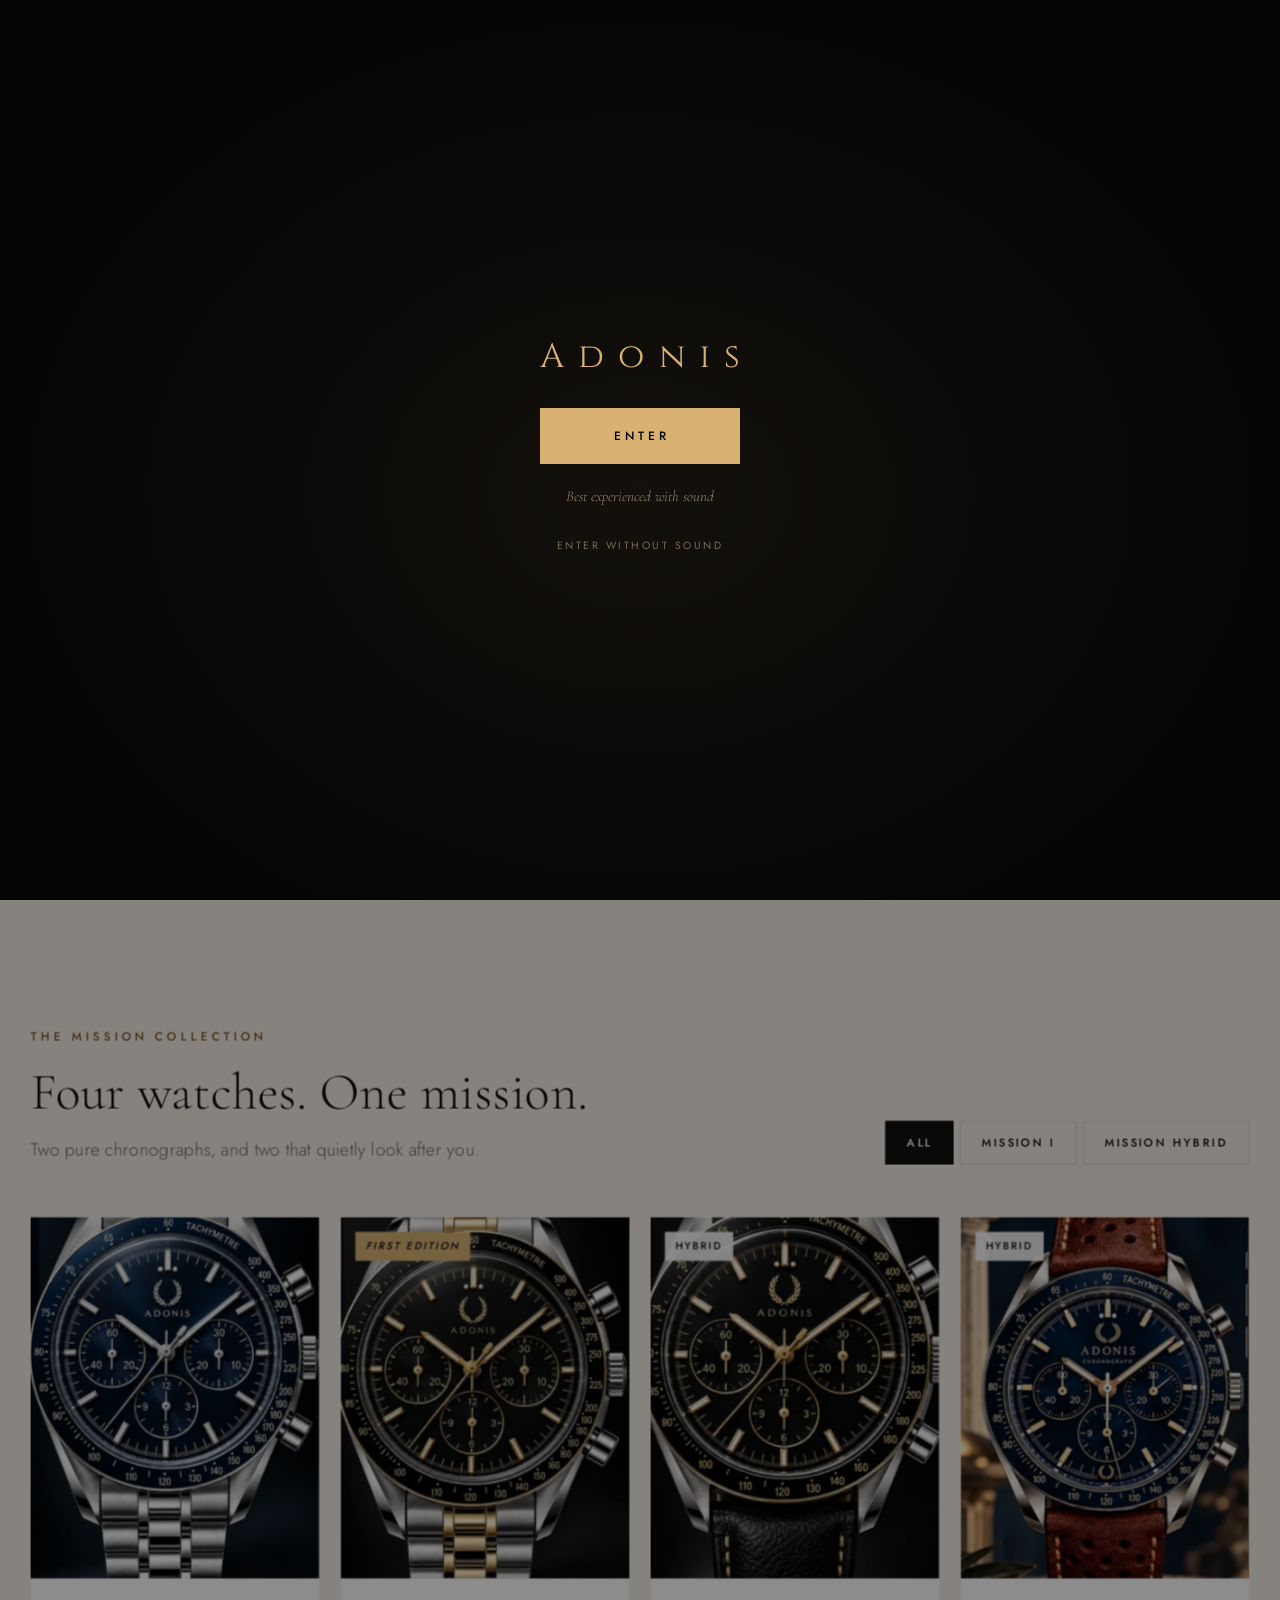
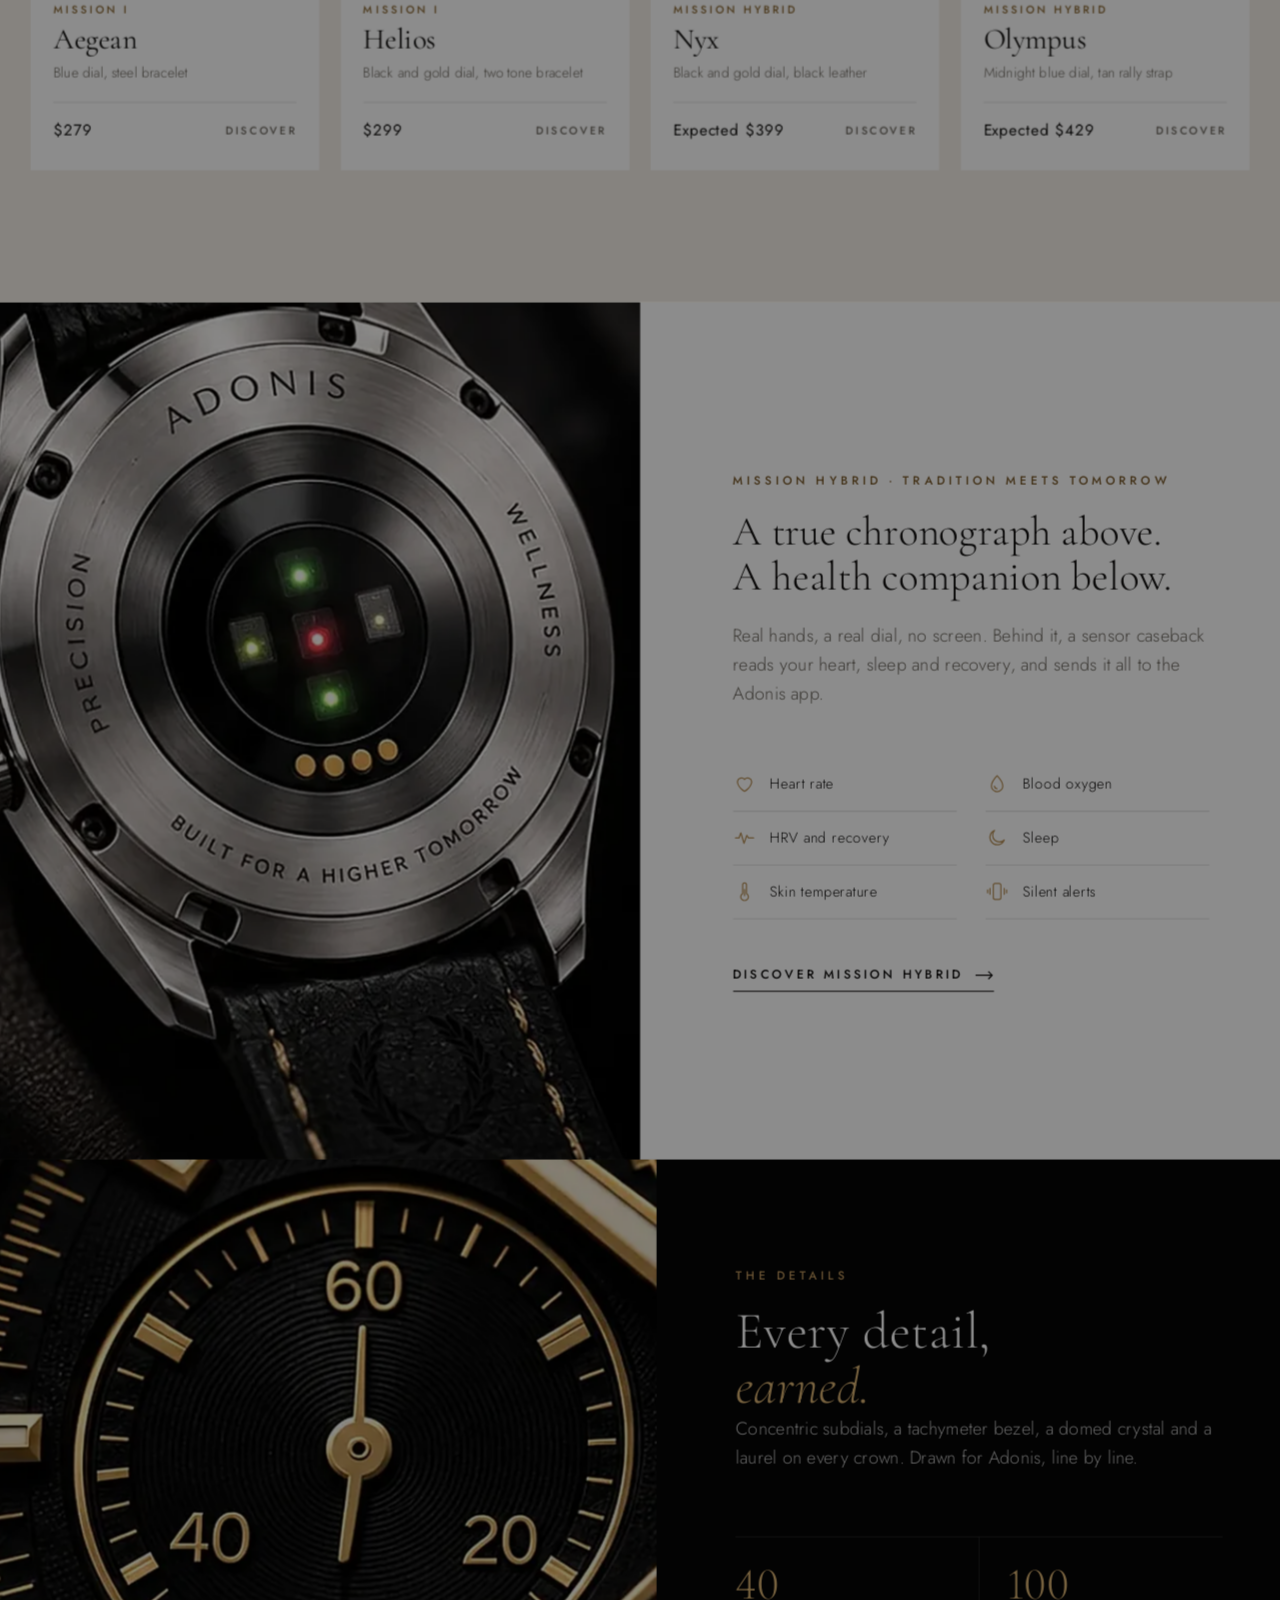
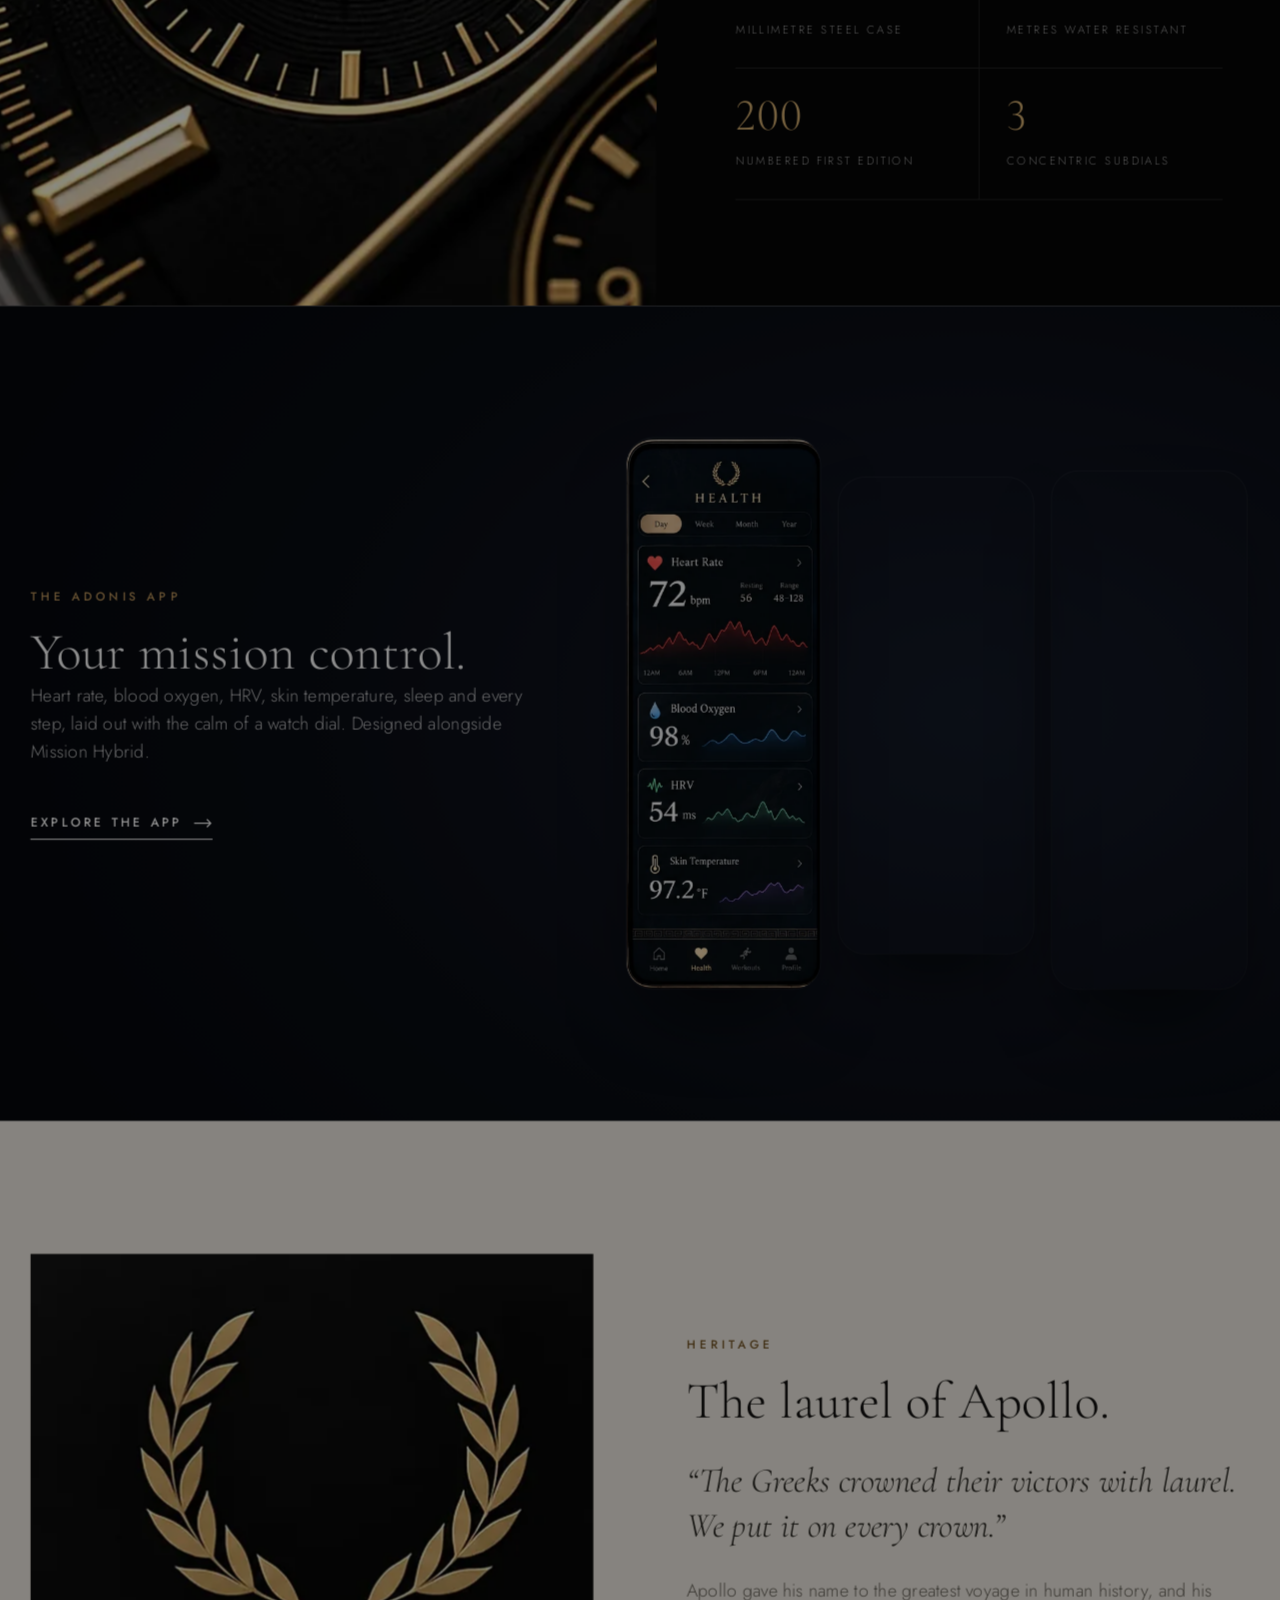
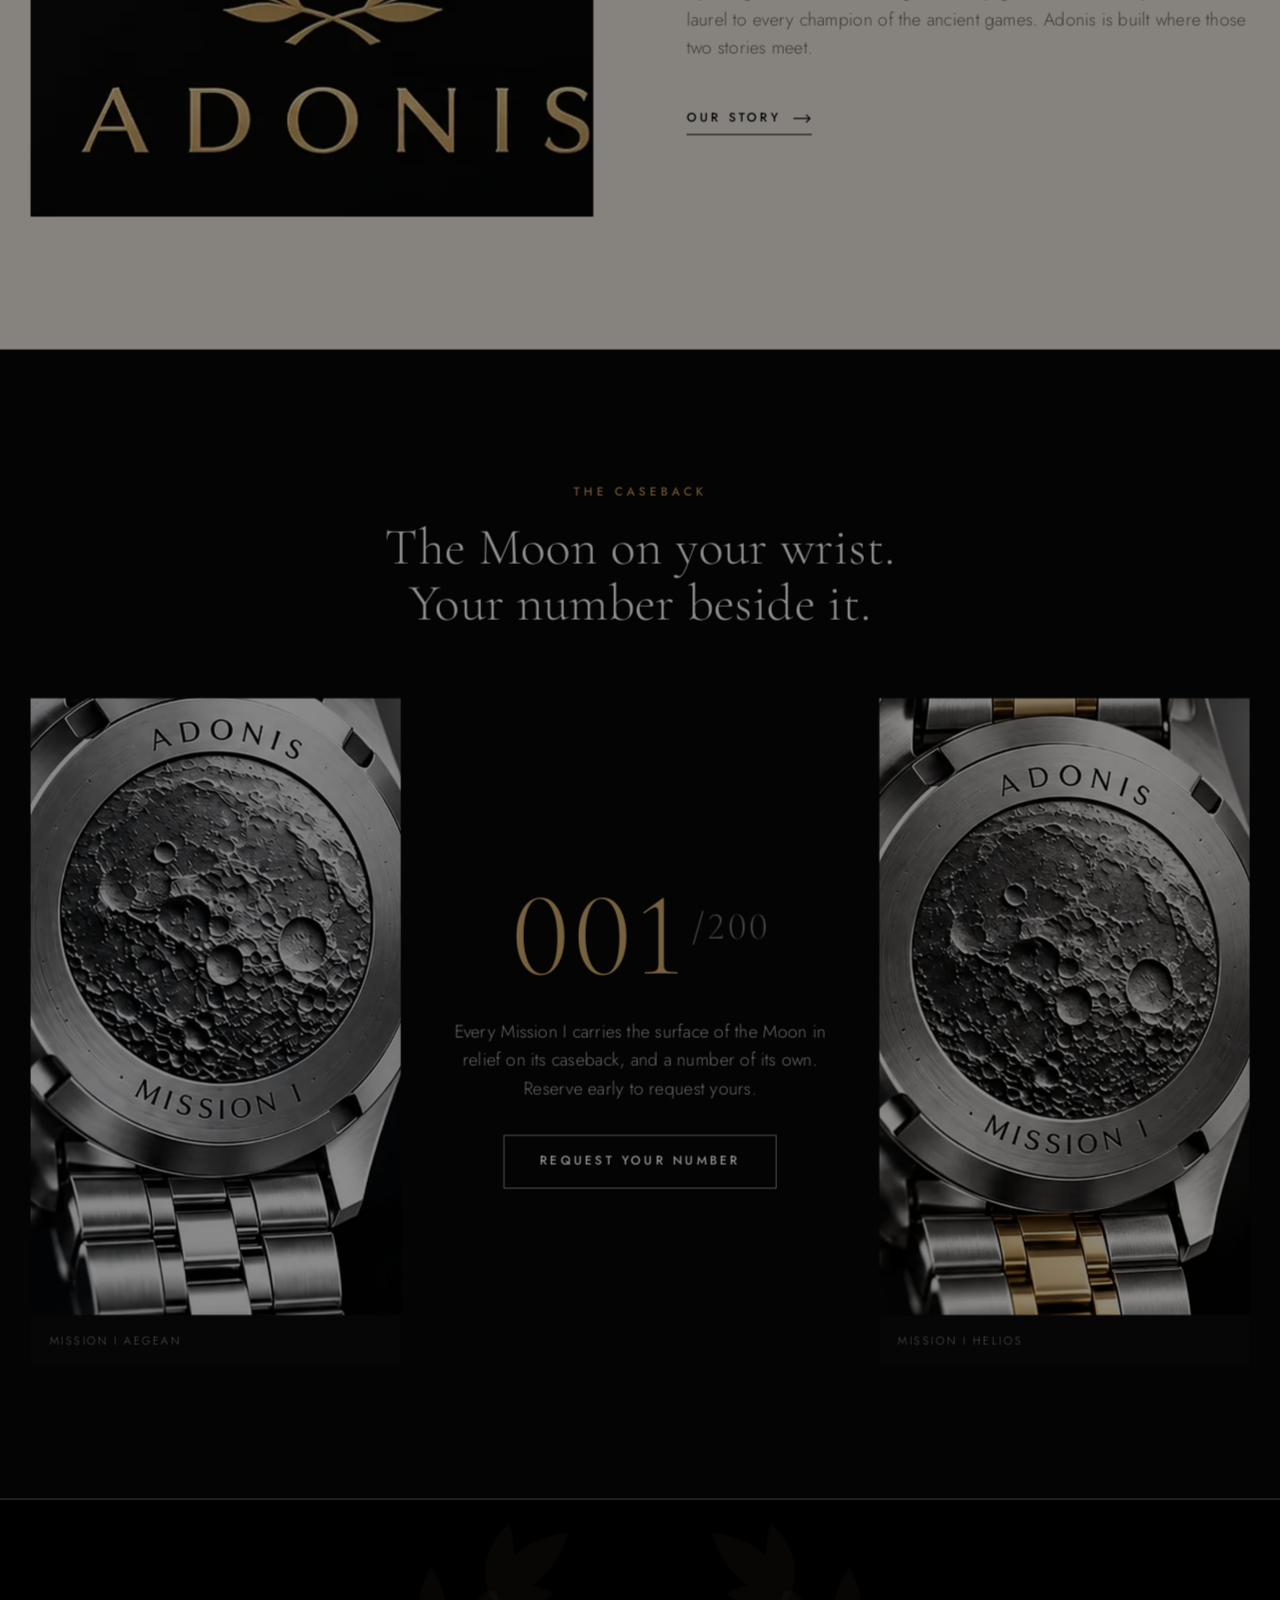
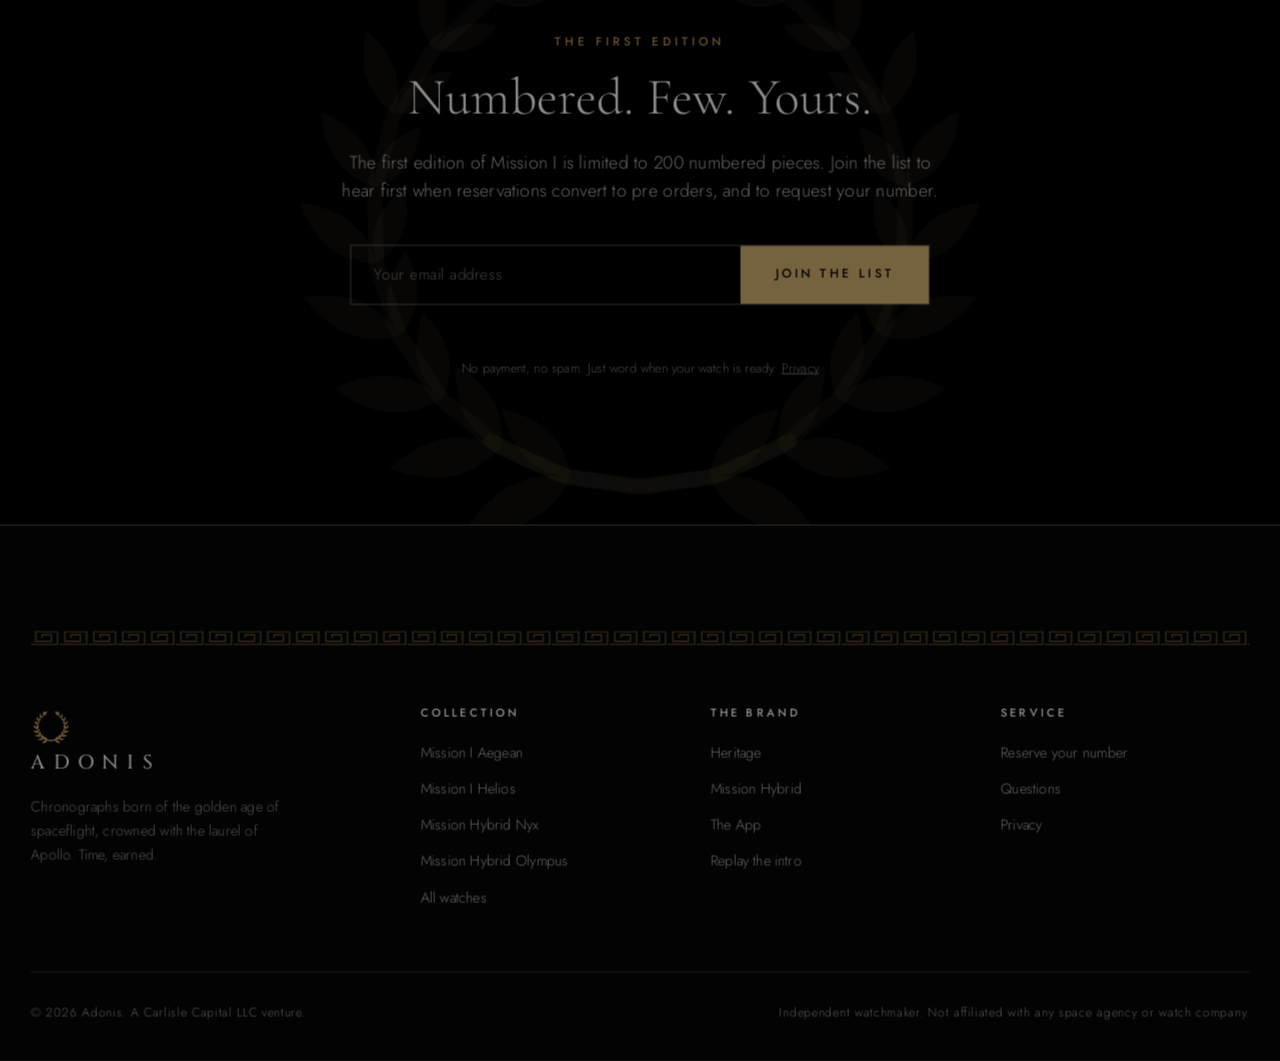
==== commit 12fcac89: "Sound on iPhone: AAC soundtrack for Safari, no blocked autoplay attempt, sturdier start Co-Authored-" ====
--- a/index.html
+++ b/index.html
@@ -292,7 +292,7 @@
  </div>
 </footer>
 </div>
-<script src="assets/js/audio.js?v=fba86a63"></script>
+<script src="assets/js/audio.js?v=d4190f6e"></script>
 <script src="assets/js/intro.js?v=761b7d2d"></script>
 <script src="assets/js/config.js?v=08b96ac7"></script>
 <script src="assets/js/main.js?v=6d067a74" defer></script>
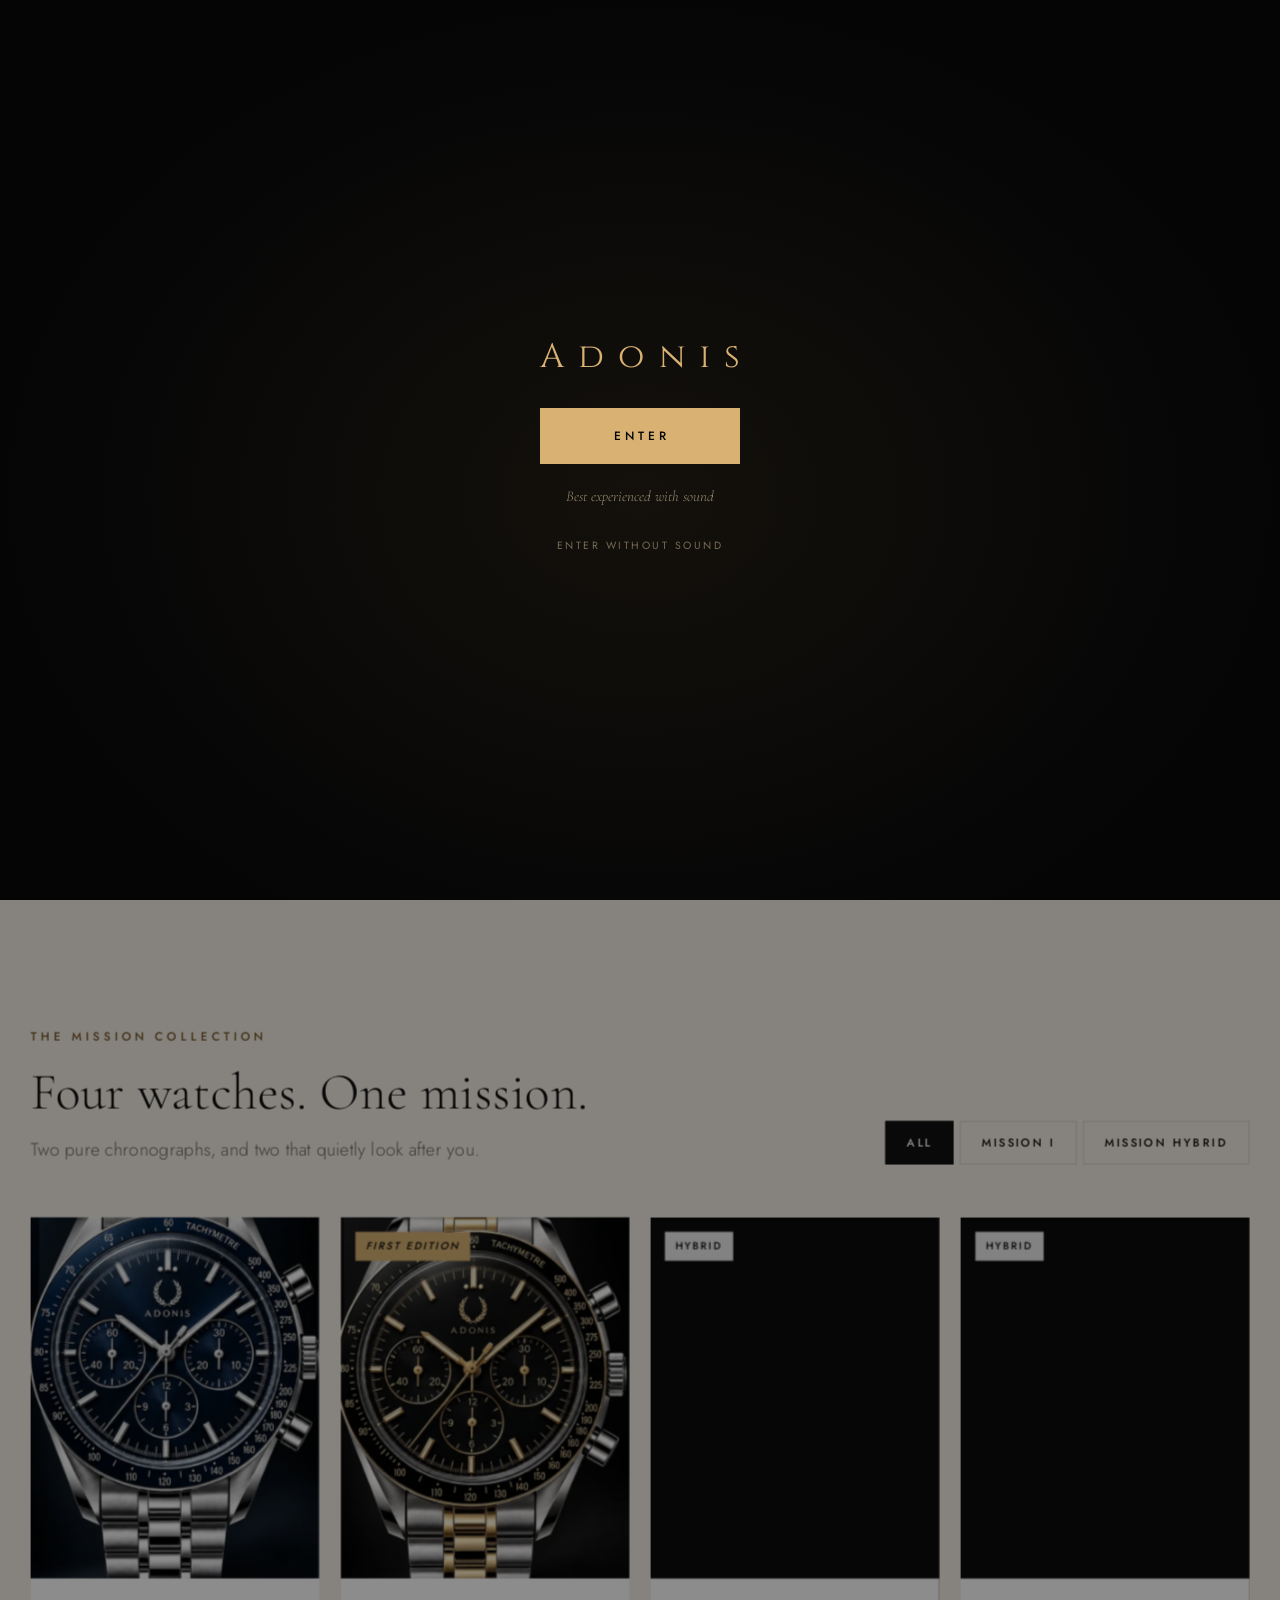
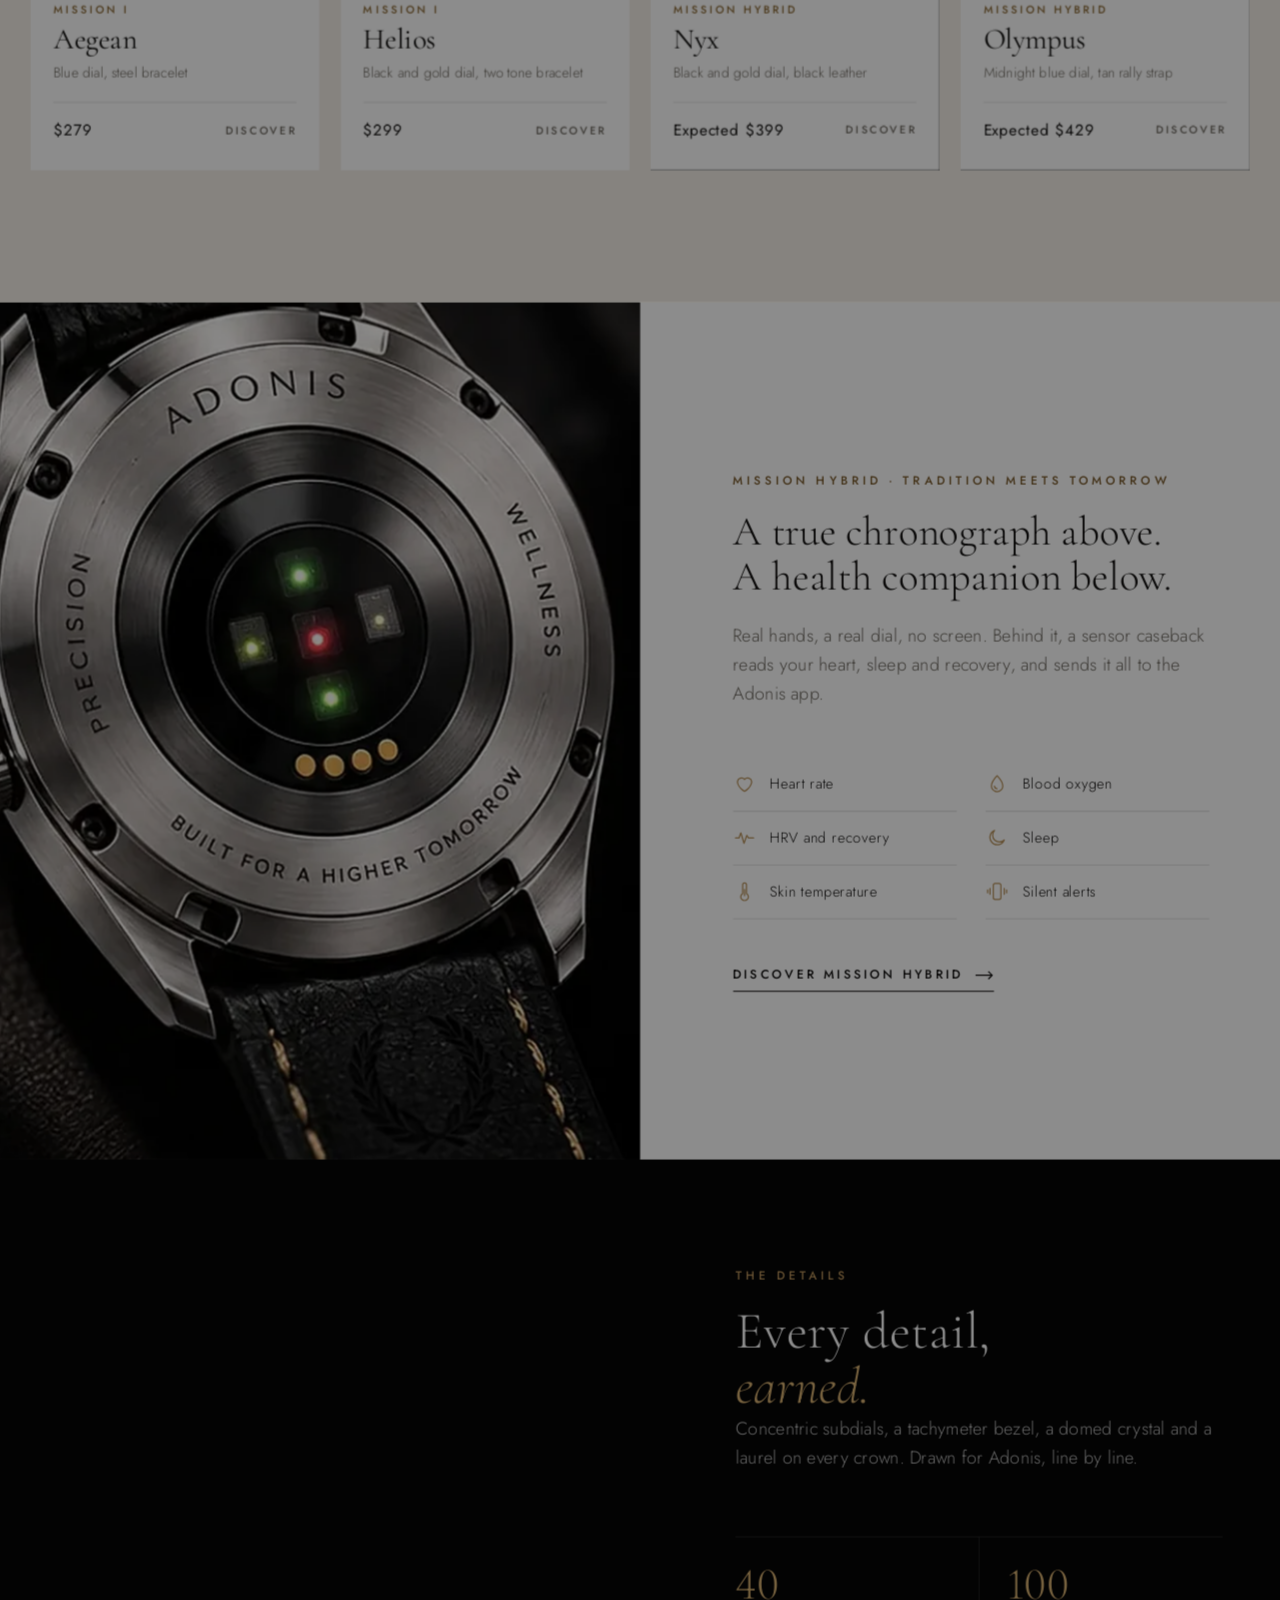
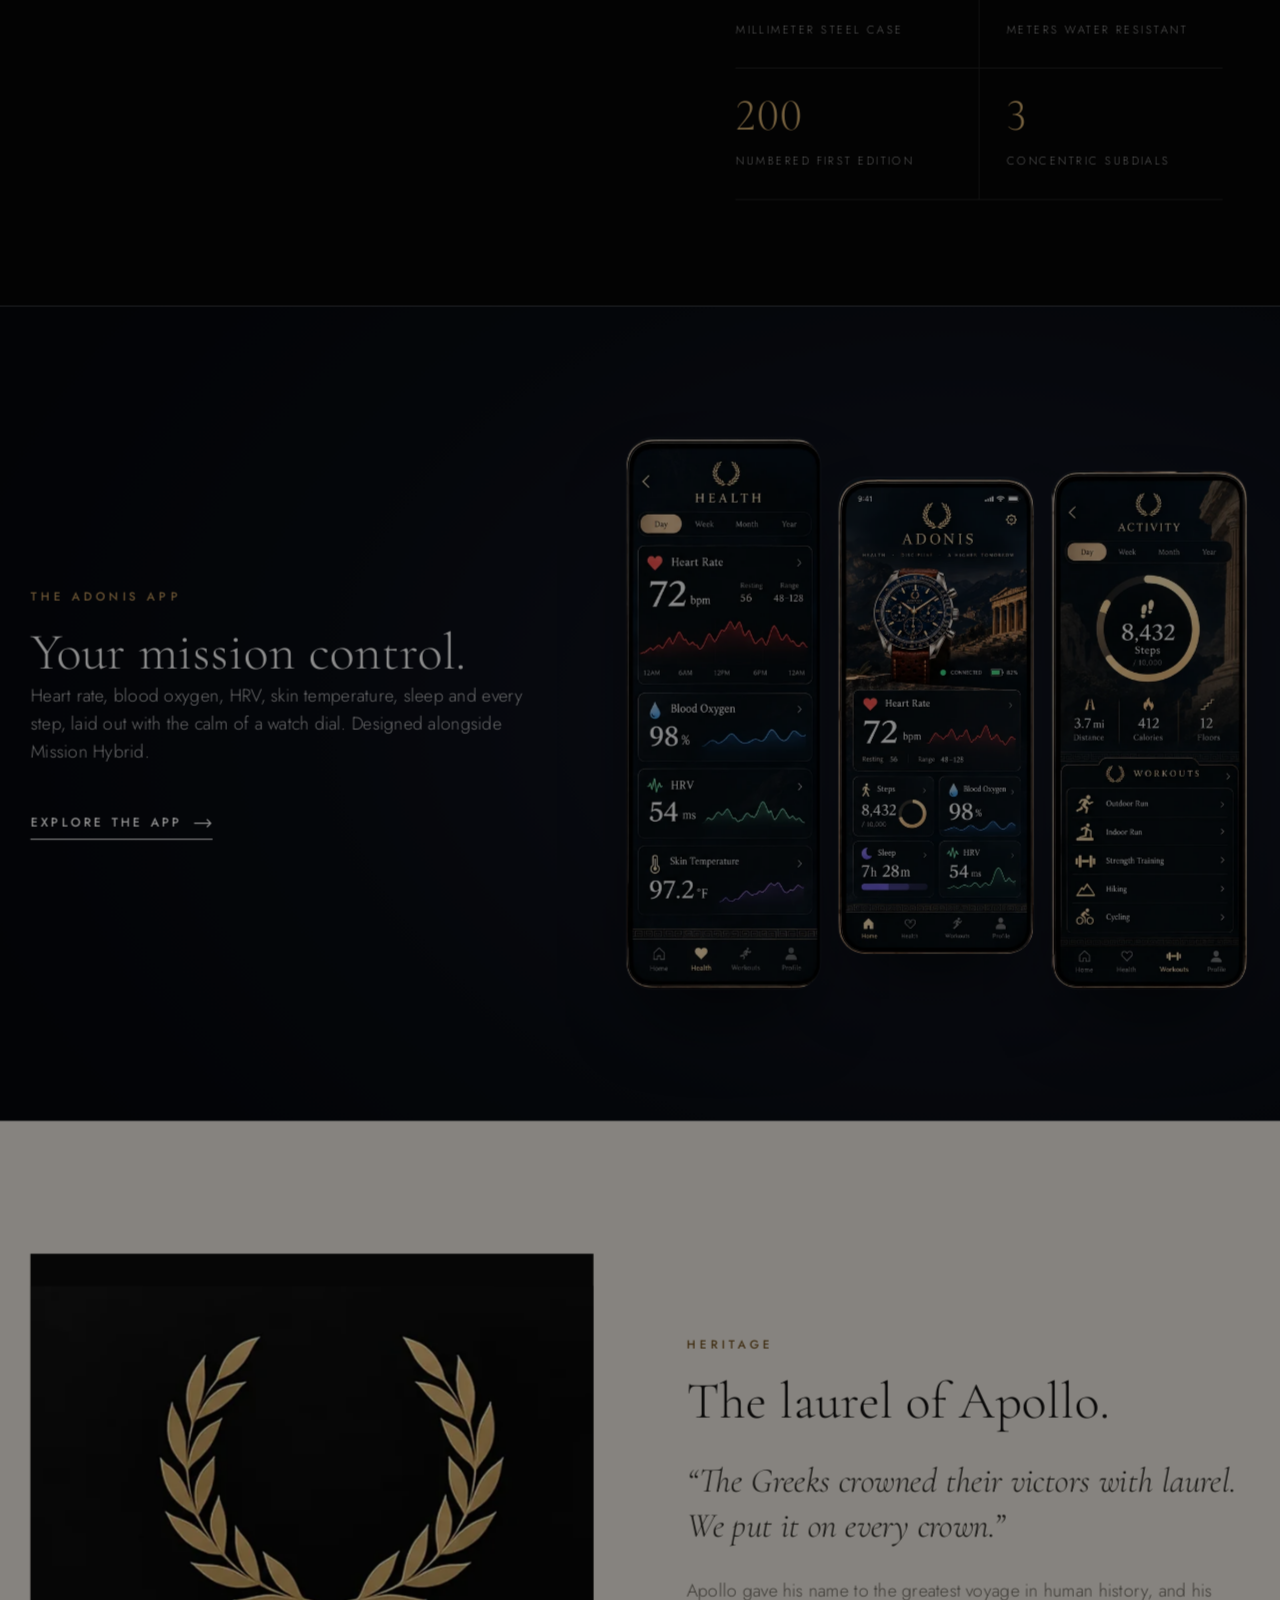
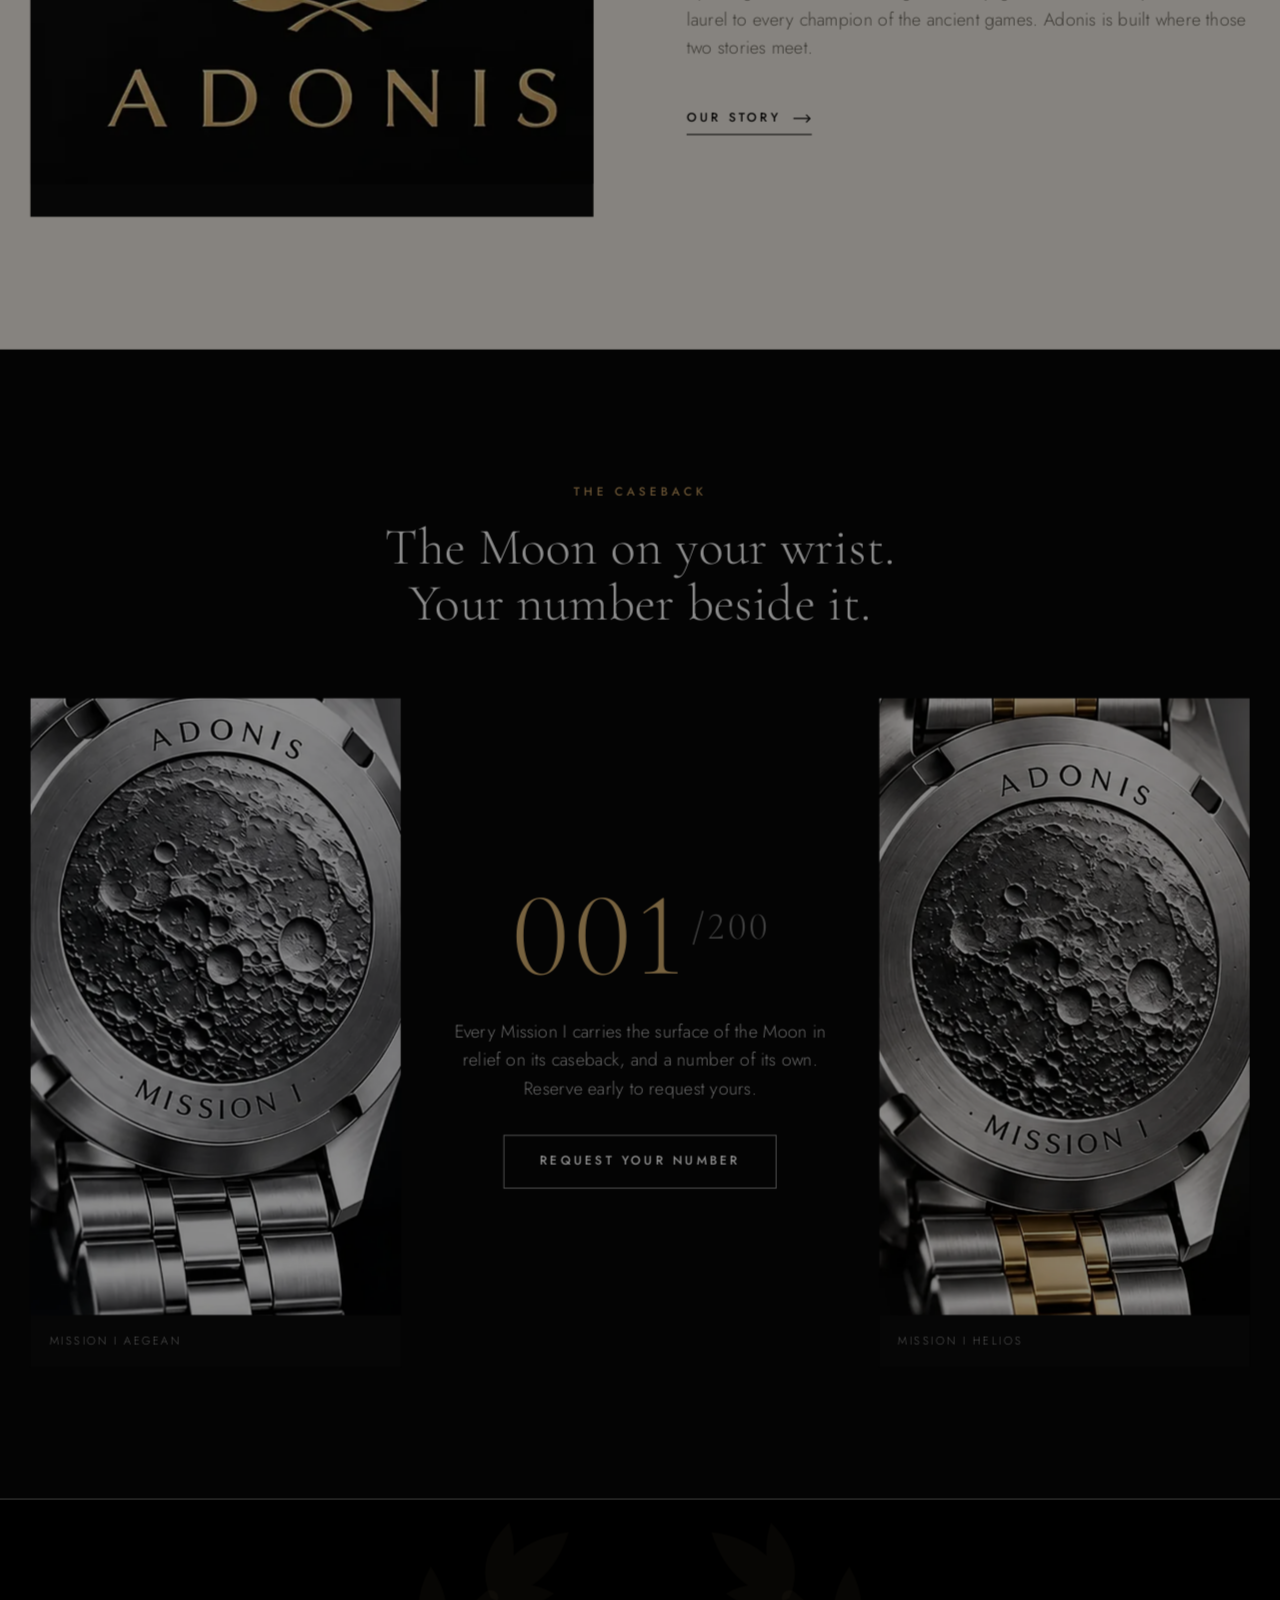
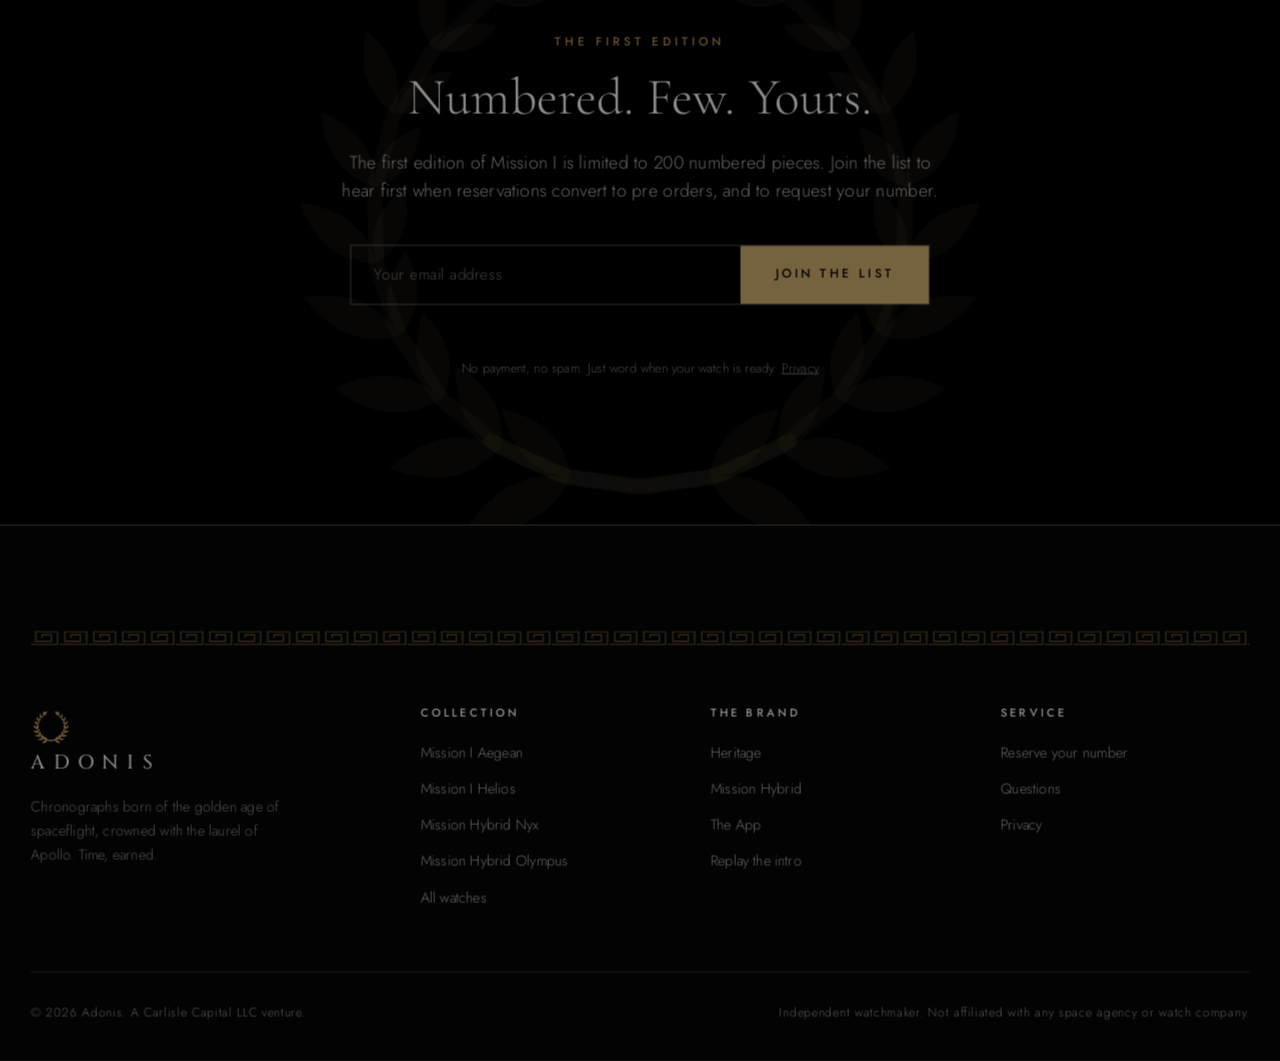
==== commit 6cb4e38a: "Audit: sound control in header, intro buttons clear the border, full heritage mark, product structur" ====
--- a/index.html
+++ b/index.html
@@ -23,8 +23,8 @@
 <link rel="preload" href="assets/fonts/cormorant-garamond-latin-300-normal.woff2" as="font" type="font/woff2" crossorigin>
 <link rel="preload" href="assets/fonts/jost-latin-400-normal.woff2" as="font" type="font/woff2" crossorigin>
 <link rel="preload" href="assets/fonts/cinzel-latin-500-normal.woff2" as="font" type="font/woff2" crossorigin>
-<link rel="stylesheet" href="assets/css/style.css?v=67627ac2">
-<link rel="stylesheet" href="assets/css/intro.css?v=a6f94d56">
+<link rel="stylesheet" href="assets/css/style.css?v=81ae0e99">
+<link rel="stylesheet" href="assets/css/intro.css?v=a1440143">
 <script>(function(d){d.classList.remove('no-js');d.classList.add('js');try{if(sessionStorage.getItem('adonis-intro')==='1'&&!/[?&]intro/.test(location.search))d.classList.add('no-intro')}catch(e){}})(document.documentElement);</script>
 </head>
 <body data-header="overlay">
@@ -99,8 +99,8 @@
   <button class="menu-toggle" type="button" aria-label="Open menu" aria-expanded="false" aria-controls="mobile-menu"><span></span><span></span></button>
   <nav class="nav nav-left" aria-label="Primary"><a href="watches.html">Watches</a><a href="hybrid.html">Mission Hybrid</a><a href="app.html">The App</a><a href="heritage.html">Heritage</a></nav>
   <a class="brand" href="index.html" aria-label="Adonis, home"><svg class="brand-laurel" viewBox="0 0 100 90" aria-hidden="true" focusable="false"><path d="M41.15 78.83Q37.41 86.43 27.73 85.64Q32.80 77.35 41.15 78.83ZM41.15 78.83Q34.07 78.00 32.40 70.05Q40.35 71.75 41.15 78.83ZM32.26 75.00Q26.78 80.98 18.10 77.64Q24.99 71.40 32.26 75.00ZM32.26 75.00Q25.99 72.34 26.59 64.58Q33.43 68.29 32.26 75.00ZM24.81 68.83Q18.18 72.83 11.12 67.44Q19.12 63.57 24.81 68.83ZM24.81 68.83Q19.78 64.70 22.42 57.76Q27.68 62.99 24.81 68.83ZM19.39 60.81Q12.26 62.69 7.26 55.86Q15.61 54.48 19.39 60.81ZM19.39 60.81Q15.90 55.68 20.18 50.04Q23.59 56.24 19.39 60.81ZM16.46 51.59Q9.45 51.39 6.72 43.82Q14.70 44.80 16.46 51.59ZM16.46 51.59Q14.65 45.98 20.06 41.98Q21.51 48.55 16.46 51.59ZM16.25 41.91Q9.92 39.86 9.46 32.25Q16.46 35.27 16.25 41.91ZM16.25 41.91Q16.10 36.33 22.09 34.14Q21.65 40.50 16.25 41.91ZM18.77 32.57Q13.58 29.02 15.18 22.00Q20.73 26.60 18.77 32.57ZM18.77 32.57Q20.12 27.46 26.13 27.07Q24.04 32.72 18.77 32.57ZM23.82 24.31Q20.07 19.73 23.38 13.81Q27.17 19.44 23.82 24.31ZM23.82 24.31Q26.39 20.06 31.93 21.30Q28.54 25.85 23.82 24.31ZM30.99 17.81Q28.82 12.70 33.37 8.25Q35.30 14.31 30.99 17.81ZM30.99 17.81Q34.43 14.66 39.09 17.25Q34.83 20.45 30.99 17.81ZM30.99 17.81Q32.58 10.61 40.95 9.46Q38.36 17.50 30.99 17.81ZM58.85 78.83Q62.59 86.43 72.27 85.64Q67.20 77.35 58.85 78.83ZM58.85 78.83Q65.93 78.00 67.60 70.05Q59.65 71.75 58.85 78.83ZM67.74 75.00Q73.22 80.98 81.90 77.64Q75.01 71.40 67.74 75.00ZM67.74 75.00Q74.01 72.34 73.41 64.58Q66.57 68.29 67.74 75.00ZM75.19 68.83Q81.82 72.83 88.88 67.44Q80.88 63.57 75.19 68.83ZM75.19 68.83Q80.22 64.70 77.58 57.76Q72.32 62.99 75.19 68.83ZM80.61 60.81Q87.74 62.69 92.74 55.86Q84.39 54.48 80.61 60.81ZM80.61 60.81Q84.10 55.68 79.82 50.04Q76.41 56.24 80.61 60.81ZM83.54 51.59Q90.55 51.39 93.28 43.82Q85.30 44.80 83.54 51.59ZM83.54 51.59Q85.35 45.98 79.94 41.98Q78.49 48.55 83.54 51.59ZM83.75 41.91Q90.08 39.86 90.54 32.25Q83.54 35.27 83.75 41.91ZM83.75 41.91Q83.90 36.33 77.91 34.14Q78.35 40.50 83.75 41.91ZM81.23 32.57Q86.42 29.02 84.82 22.00Q79.27 26.60 81.23 32.57ZM81.23 32.57Q79.88 27.46 73.87 27.07Q75.96 32.72 81.23 32.57ZM76.18 24.31Q79.93 19.73 76.62 13.81Q72.83 19.44 76.18 24.31ZM76.18 24.31Q73.61 20.06 68.07 21.30Q71.46 25.85 76.18 24.31ZM69.01 17.81Q71.18 12.70 66.63 8.25Q64.70 14.31 69.01 17.81ZM69.01 17.81Q65.57 14.66 60.91 17.25Q65.17 20.45 69.01 17.81ZM69.01 17.81Q67.42 10.61 59.05 9.46Q61.64 17.50 69.01 17.81Z" fill="currentColor"/><path d="M69.01 74.19 L60.30 78.40 L50.76 79.99 L41.15 78.83 L32.26 75.00 L24.81 68.83 L19.39 60.81 L16.46 51.59 L16.25 41.91 L18.77 32.57 L23.82 24.31 L30.99 17.81" fill="none" stroke="currentColor" stroke-width="2" stroke-linecap="round"/><path d="M30.99 74.19L39.70 78.40L49.24 79.99L58.85 78.83L67.74 75.00L75.19 68.83L80.61 60.81L83.54 51.59L83.75 41.91L81.23 32.57L76.18 24.31L69.01 17.81" fill="none" stroke="currentColor" stroke-width="2" stroke-linecap="round"/></svg><span class="brand-word">ADONIS</span></a>
-  <nav class="nav nav-right" aria-label="Secondary"><a href="reserve.html#faq">Questions</a><a class="btn-reserve" href="reserve.html">Reserve</a></nav>
-  <a class="mobile-reserve" href="reserve.html">Reserve</a>
+  <nav class="nav nav-right" aria-label="Secondary"><button class="snd snd-head" type="button" aria-pressed="false"><svg viewBox="0 0 18 18" fill="currentColor" aria-hidden="true"><rect class="bar" x="1" y="4" width="2" height="10"/><rect class="bar" x="5.5" y="2" width="2" height="14"/><rect class="bar" x="10" y="5" width="2" height="8"/><rect class="bar" x="14.5" y="3" width="2" height="12"/></svg><span class="snd-label">Sound</span></button><a href="reserve.html#faq">Questions</a><a class="btn-reserve" href="reserve.html">Reserve</a></nav>
+  <div class="mobile-right"><button class="snd snd-head" type="button" aria-pressed="false"><svg viewBox="0 0 18 18" fill="currentColor" aria-hidden="true"><rect class="bar" x="1" y="4" width="2" height="10"/><rect class="bar" x="5.5" y="2" width="2" height="14"/><rect class="bar" x="10" y="5" width="2" height="8"/><rect class="bar" x="14.5" y="3" width="2" height="12"/></svg><span class="snd-label">Sound</span></button><a class="mobile-reserve" href="reserve.html">Reserve</a></div>
  </div>
 </header>
 <div class="mobile-menu" id="mobile-menu">
@@ -198,8 +198,8 @@
   <h2 class="h2" id="dt-title">Every detail,<br><em class="gold">earned.</em></h2>
   <p class="lede light">Concentric subdials, a tachymeter bezel, a domed crystal and a laurel on every crown. Drawn for Adonis, line by line.</p>
   <div class="stats">
-   <div><strong>40</strong><span>Millimetre steel case</span></div>
-   <div><strong>100</strong><span>Metres water resistant</span></div>
+   <div><strong>40</strong><span>Millimeter steel case</span></div>
+   <div><strong>100</strong><span>Meters water resistant</span></div>
    <div><strong>200</strong><span>Numbered first edition</span></div>
    <div><strong>3</strong><span>Concentric subdials</span></div>
   </div>
@@ -292,9 +292,9 @@
  </div>
 </footer>
 </div>
-<script src="assets/js/audio.js?v=d4190f6e"></script>
+<script src="assets/js/audio.js?v=20c00909"></script>
 <script src="assets/js/intro.js?v=761b7d2d"></script>
 <script src="assets/js/config.js?v=08b96ac7"></script>
-<script src="assets/js/main.js?v=6d067a74" defer></script>
+<script src="assets/js/main.js?v=28fbf96b" defer></script>
 </body>
 </html>
--- a/assets/css/style.css
+++ b/assets/css/style.css
@@ -113,6 +113,15 @@
 .menu-toggle span:nth-child(1){top:18px}.menu-toggle span:nth-child(2){top:26px}
 .menu-open .menu-toggle span:nth-child(1){top:22px;transform:rotate(45deg)}
 .menu-open .menu-toggle span:nth-child(2){top:22px;transform:rotate(-45deg)}
+.snd-head{display:inline-flex;align-items:center;gap:9px;background:none;border:0;padding:8px 0;margin:0;color:inherit;font-family:var(--sans);font-size:11.5px;font-weight:500;letter-spacing:.2em;text-transform:uppercase;cursor:pointer;line-height:1}
+.snd-head svg{width:13px;height:13px;flex:none;opacity:.85}
+.snd-head .bar{transform-origin:center bottom;transform-box:fill-box;transform:scaleY(.4);transition:transform .3s}
+.snd-head[aria-pressed="true"] .bar{animation:sndbar 1.1s ease-in-out infinite}
+.snd-head .bar:nth-child(2){animation-delay:.18s}.snd-head .bar:nth-child(3){animation-delay:.36s}.snd-head .bar:nth-child(4){animation-delay:.1s}
+.snd-head:hover{color:var(--gold-light)}
+@keyframes sndbar{0%,100%{transform:scaleY(.35)}50%{transform:scaleY(1)}}
+@media (prefers-reduced-motion:reduce){.snd-head .bar{animation:none!important;transform:none}}
+.mobile-right{display:none}
 .mobile-reserve{display:none;justify-self:end;font-size:11px;font-weight:500;letter-spacing:.2em;text-transform:uppercase;border-bottom:1px solid currentColor;padding:4px 0}
 
 /* Header over a dark hero */
@@ -235,7 +244,7 @@
 /* ---------- Heritage teaser ---------- */
 .heritage-teaser{display:grid;grid-template-columns:1fr 1fr;gap:clamp(40px,7vw,120px);align-items:center}
 .ht-media{background:#0a0a0a;aspect-ratio:1/1;display:flex;align-items:center;justify-content:center;overflow:hidden}
-.ht-media img{width:100%;height:100%;object-fit:cover}
+.ht-media img{width:100%;height:100%;object-fit:contain}
 .quote{font-family:var(--serif);font-style:italic;font-weight:300;font-size:clamp(26px,2.6vw,38px);line-height:1.3;margin:28px 0;color:var(--ink-2)}
 
 /* ---------- Lunar casebacks ---------- */
@@ -435,6 +444,10 @@
   :root{--hdr-h:64px}
   .nav{display:none}
   .menu-toggle,.mobile-reserve{display:block}
+  .mobile-right{display:flex;align-items:center;gap:18px;justify-self:end}
+  .mobile-right .snd-head{width:36px;height:40px;justify-content:center;padding:0}
+  .mobile-right .snd-head svg{width:16px;height:16px}
+  .mobile-right .snd-label{display:none}
   .brand svg{width:28px}
   .brand-word{font-size:16px}
   .hero-home{align-items:flex-end}
@@ -513,3 +526,6 @@
   .hero-home .hero-media{height:56vh}
   .hero-home .hero-copy{padding-top:58vh}
 }
+
+/* keyboard focus */
+.tab:focus-visible,.snd-head:focus-visible,.newsletter input:focus-visible,input:focus-visible,select:focus-visible,textarea:focus-visible{outline:2px solid var(--gold);outline-offset:2px}
--- a/assets/css/intro.css
+++ b/assets/css/intro.css
@@ -31,7 +31,7 @@
 .intro-hoplite svg{display:block;width:100%;height:100%;overflow:visible;filter:drop-shadow(0 0 8px rgba(226,182,108,.18))}
 .intro-fx{position:absolute;inset:0;width:100%;height:100%;overflow:visible}
 
-.intro-skip{position:absolute;right:clamp(16px,3vw,36px);bottom:clamp(16px,3.4vh,34px);z-index:3;background:none;border:1px solid rgba(217,178,115,.45);
+.intro-skip{position:absolute;right:clamp(16px,3vw,36px);bottom:calc(3.2vh + 40px);z-index:3;background:none;border:1px solid rgba(217,178,115,.45);
   color:#d9b273;font:500 11px/1 "Jost",system-ui,sans-serif;letter-spacing:.28em;text-transform:uppercase;padding:12px 18px;cursor:pointer;
   opacity:0;transition:opacity .6s ease,background .3s ease,color .3s ease}
 .intro-skip:hover,.intro-skip:focus-visible{background:#d9b273;color:#050506;outline:none}
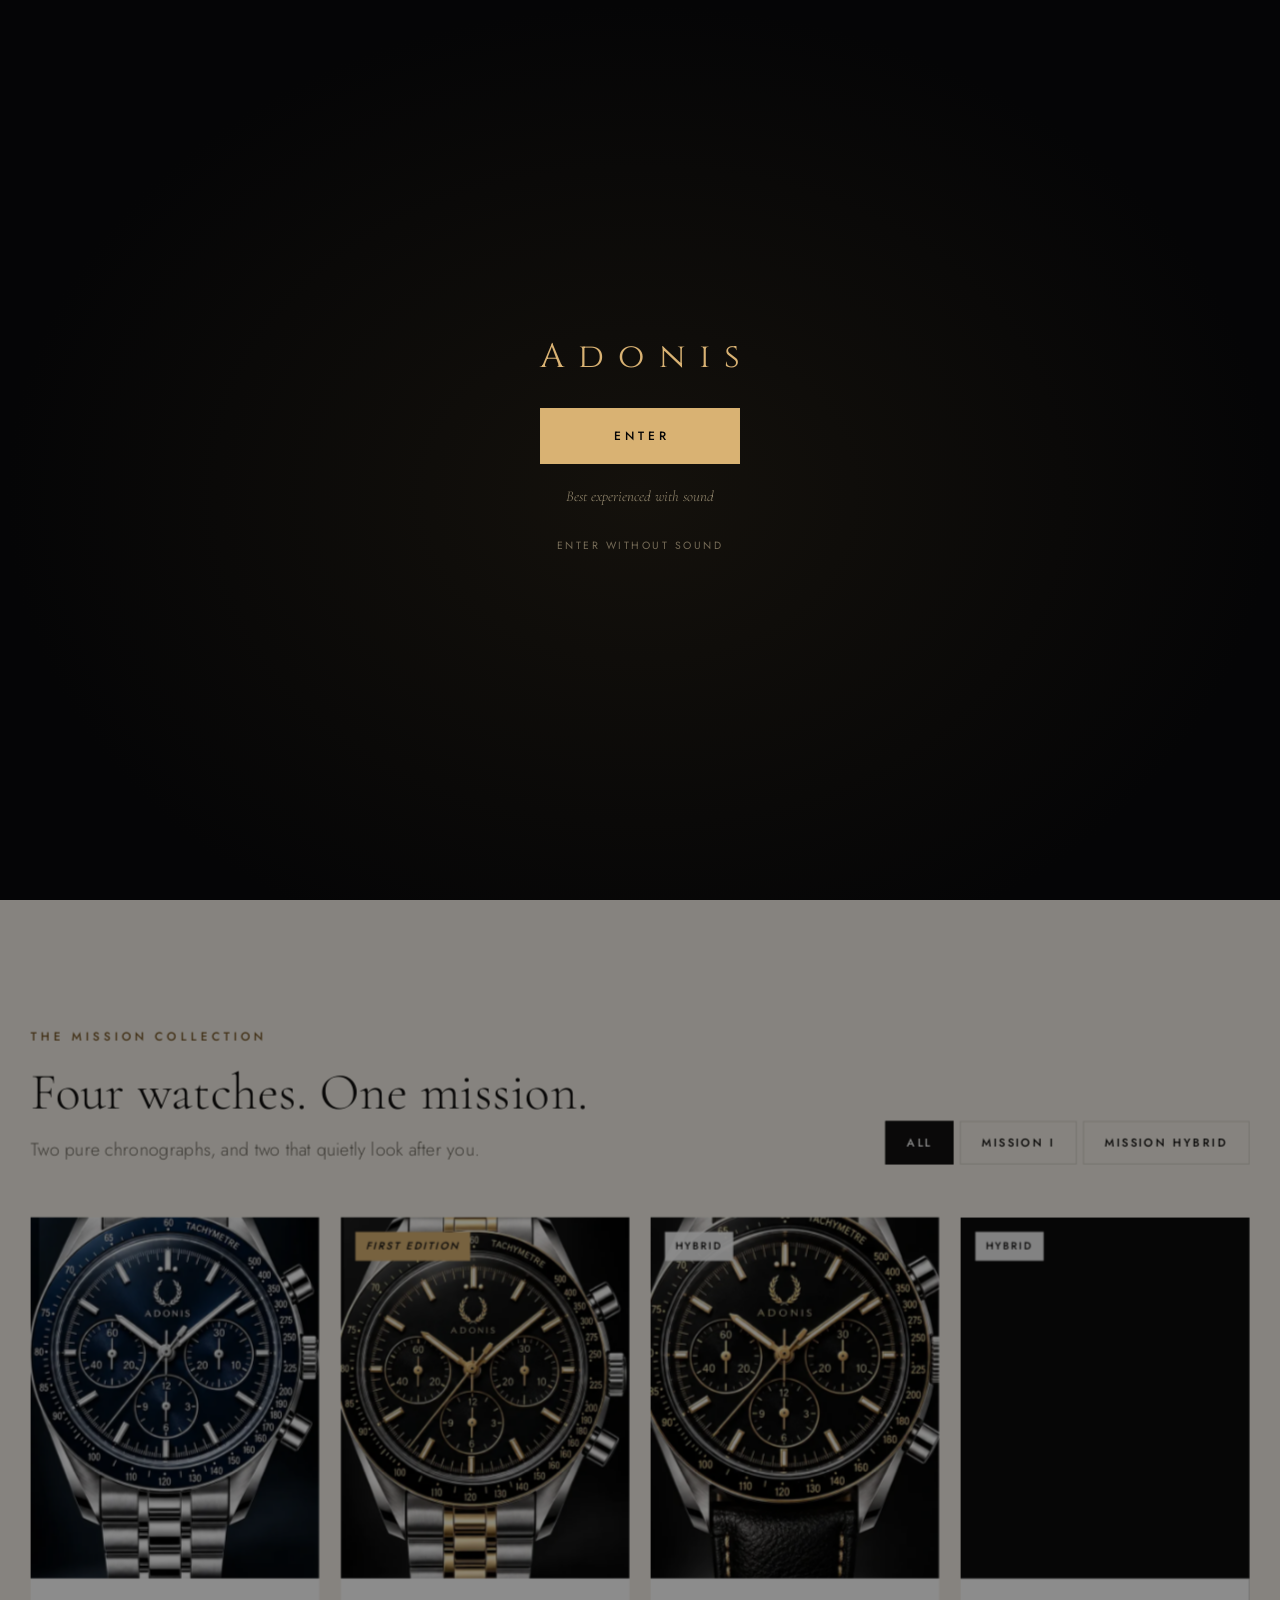
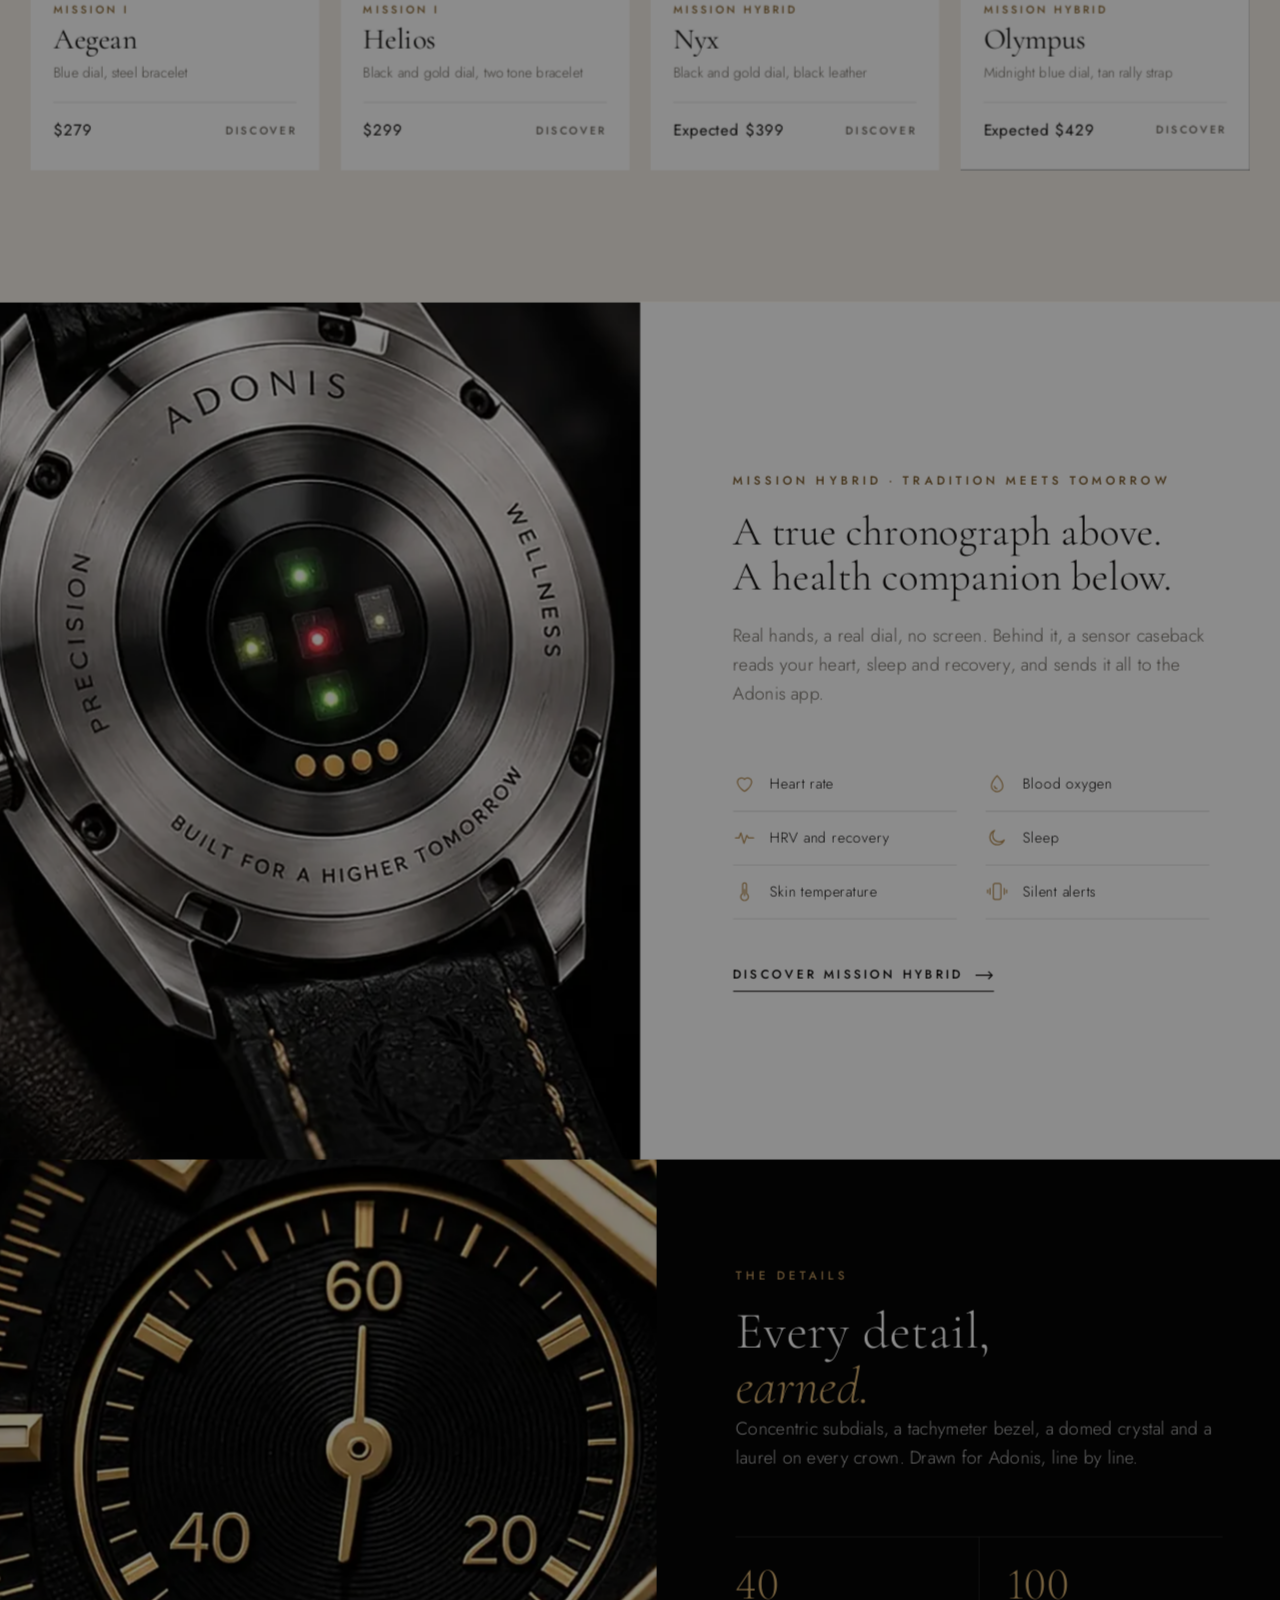
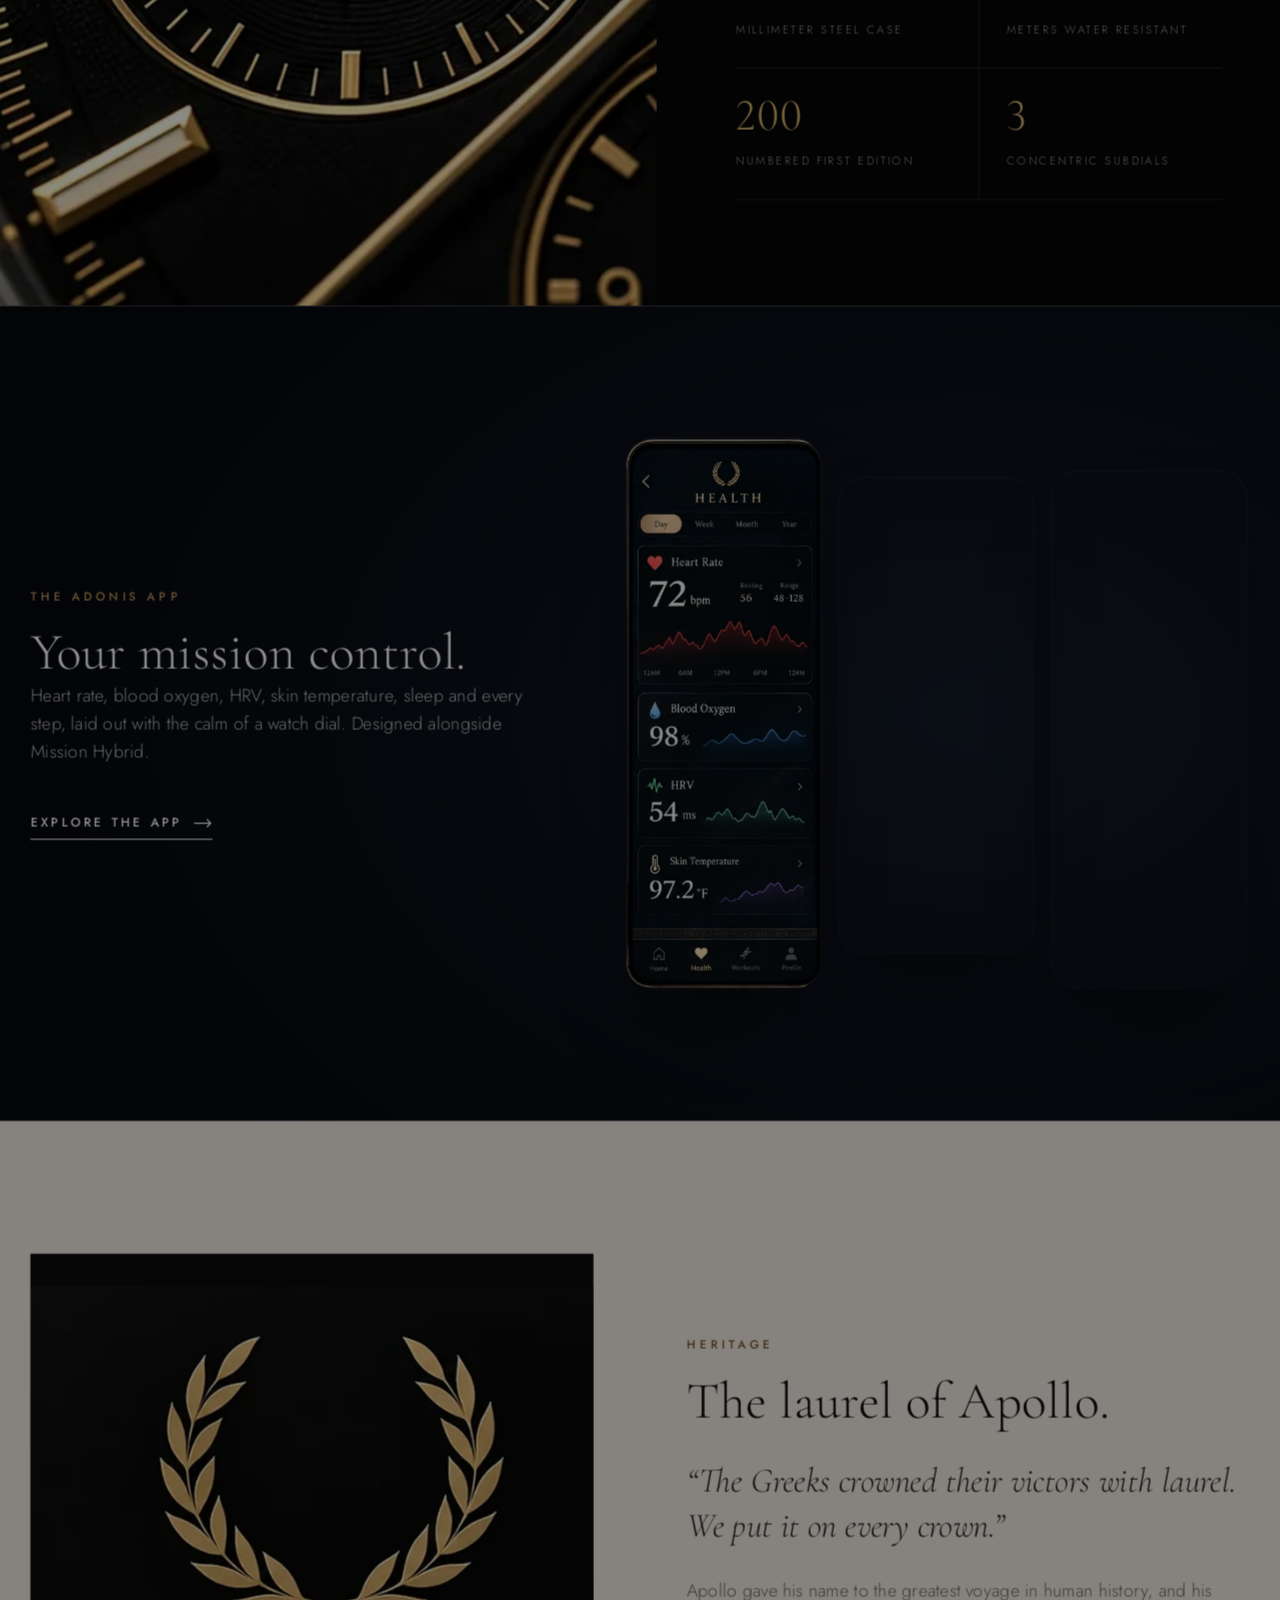
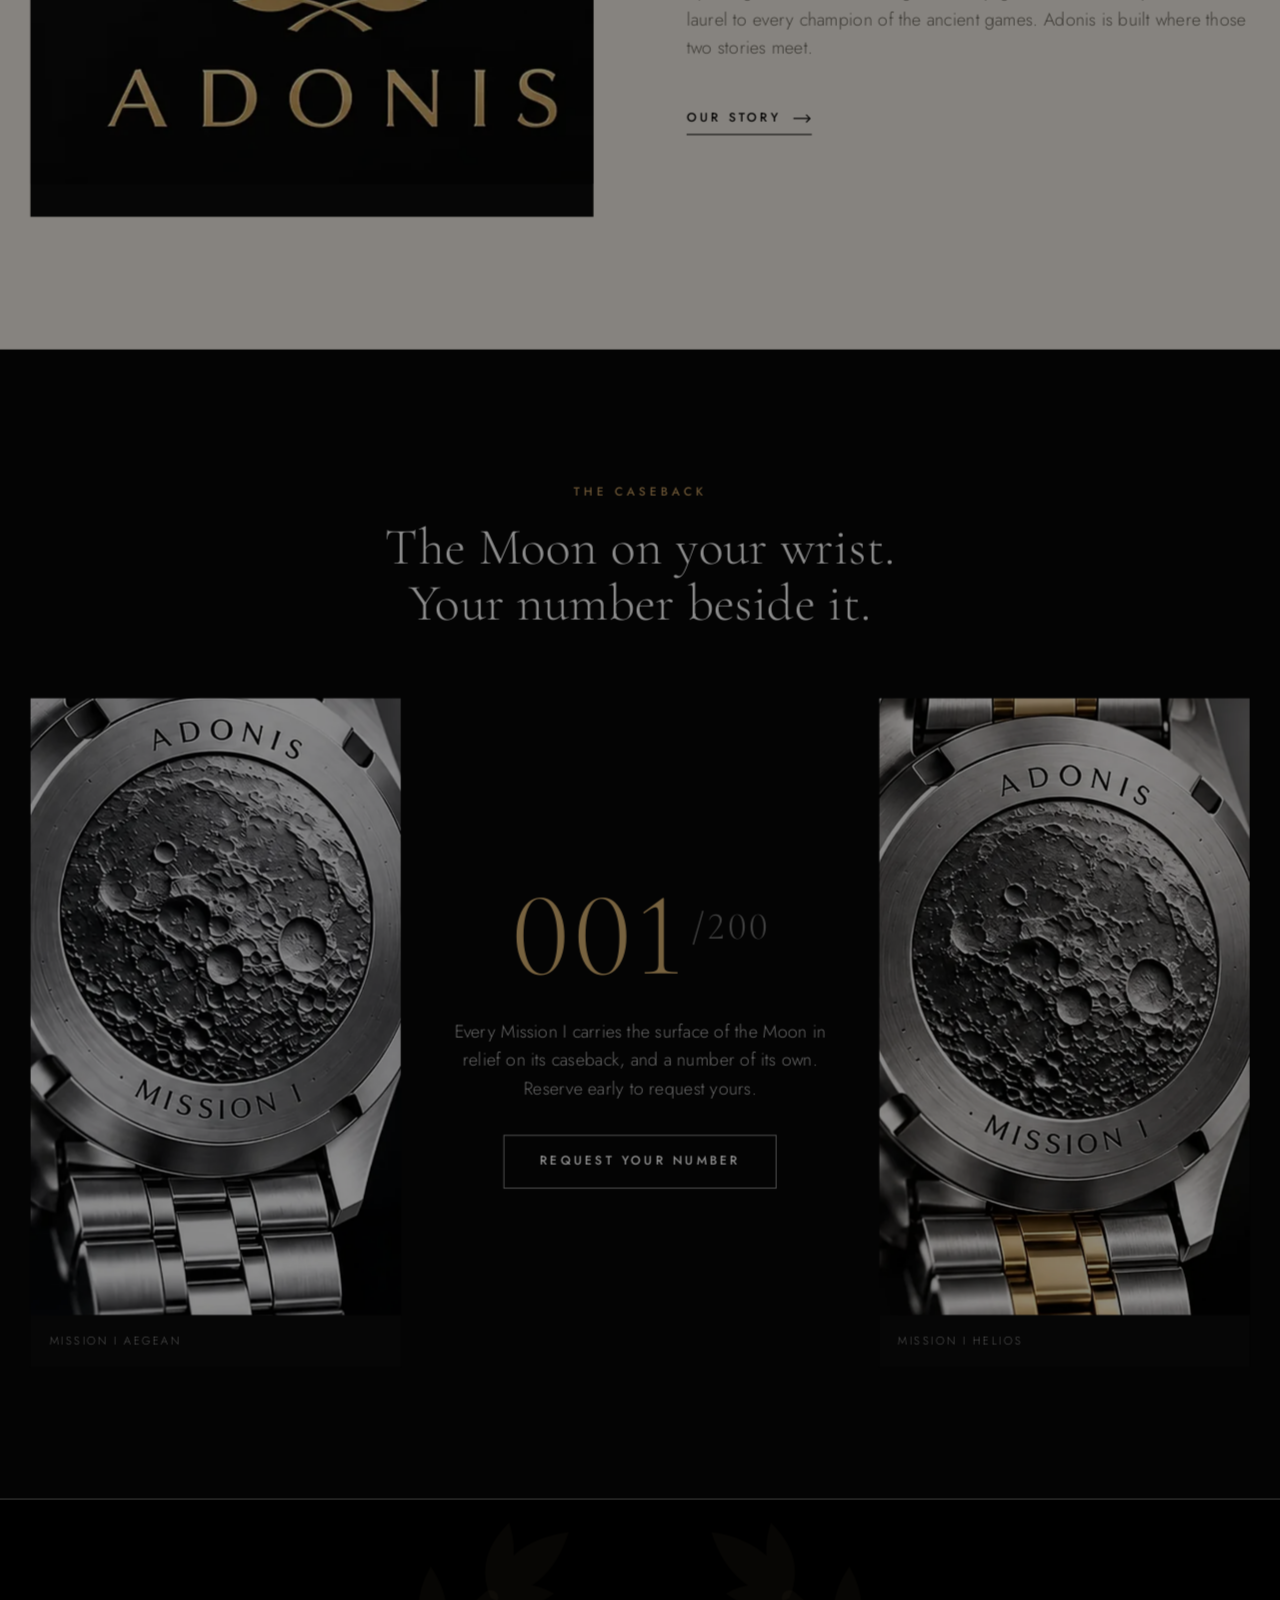
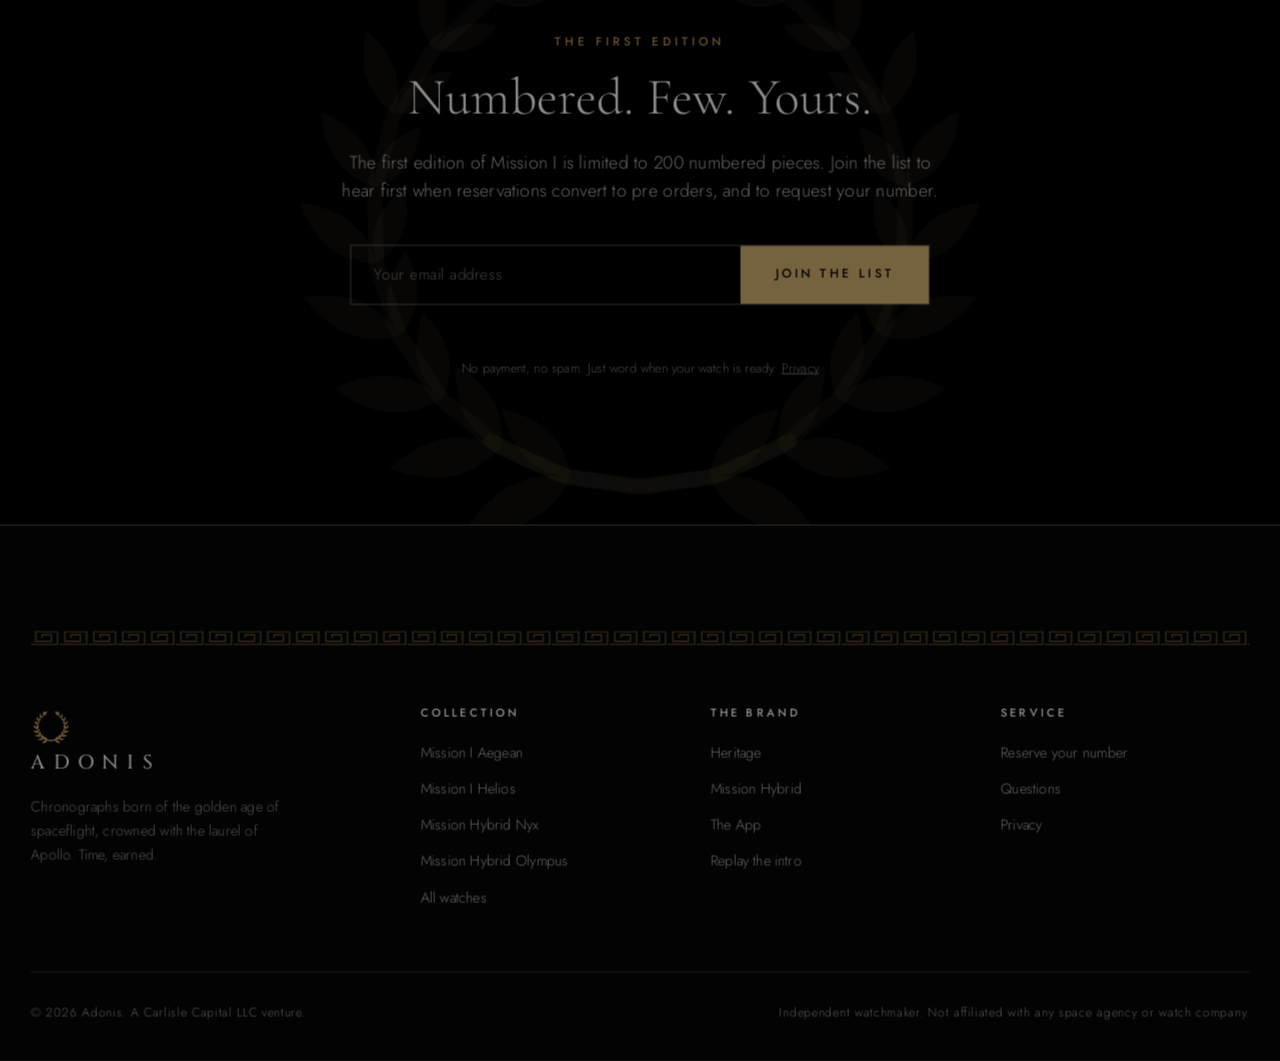
==== commit 5db6de72: "New intro: a spinning spear sweeps around and strikes; warrior removed Co-Authored-By: Claude Opus 5" ====
--- a/index.html
+++ b/index.html
@@ -24,7 +24,7 @@
 <link rel="preload" href="assets/fonts/jost-latin-400-normal.woff2" as="font" type="font/woff2" crossorigin>
 <link rel="preload" href="assets/fonts/cinzel-latin-500-normal.woff2" as="font" type="font/woff2" crossorigin>
 <link rel="stylesheet" href="assets/css/style.css?v=81ae0e99">
-<link rel="stylesheet" href="assets/css/intro.css?v=a1440143">
+<link rel="stylesheet" href="assets/css/intro.css?v=9e9abae3">
 <script>(function(d){d.classList.remove('no-js');d.classList.add('js');try{if(sessionStorage.getItem('adonis-intro')==='1'&&!/[?&]intro/.test(location.search))d.classList.add('no-intro')}catch(e){}})(document.documentElement);</script>
 </head>
 <body data-header="overlay">
@@ -37,55 +37,26 @@
   <div class="intro-meander"></div>
  </div>
  <div class="intro-scene" aria-hidden="true">
-  <div class="intro-glow"></div>
-  <div class="intro-hoplite"><svg class="hoplite" viewBox="60 70 480 530" aria-hidden="true" focusable="false" overflow="visible"><defs>
-<linearGradient id="h-gold" x1="0" y1="0" x2="0" y2="1"><stop offset="0" stop-color="#f7e2ad"/><stop offset=".35" stop-color="#ddb46c"/><stop offset=".75" stop-color="#b48443"/><stop offset="1" stop-color="#7e5a29"/></linearGradient>
-<linearGradient id="h-gold-v" x1="0" y1="0" x2="1" y2="0"><stop offset="0" stop-color="#8e6a32"/><stop offset=".5" stop-color="#e9c479"/><stop offset="1" stop-color="#9a7236"/></linearGradient>
-<linearGradient id="h-bronze" gradientUnits="userSpaceOnUse" x1="0" y1="140" x2="0" y2="560"><stop offset="0" stop-color="#86623a"/><stop offset=".5" stop-color="#4f3618"/><stop offset="1" stop-color="#2a1d0c"/></linearGradient>
-<linearGradient id="h-rim" gradientUnits="userSpaceOnUse" x1="0" y1="120" x2="0" y2="560"><stop offset="0" stop-color="#ffe6ad"/><stop offset=".6" stop-color="#d9ad62"/><stop offset="1" stop-color="#8d6531"/></linearGradient>
-<linearGradient id="h-leather" x1="0" y1="0" x2="0" y2="1"><stop offset="0" stop-color="#7a5425"/><stop offset="1" stop-color="#3a2710"/></linearGradient>
-<linearGradient id="h-cloak" x1="0" y1="0" x2="1" y2="1"><stop offset="0" stop-color="#8f2520"/><stop offset=".55" stop-color="#5c1412"/><stop offset="1" stop-color="#2d0a09"/></linearGradient>
-<linearGradient id="h-crest" x1="0" y1="0" x2="1" y2="1"><stop offset="0" stop-color="#c2362f"/><stop offset=".6" stop-color="#8e1f1c"/><stop offset="1" stop-color="#5a1110"/></linearGradient>
-<radialGradient id="h-shield" cx=".38" cy=".3" r=".82"><stop offset="0" stop-color="#fbe8bb"/><stop offset=".5" stop-color="#d8ab61"/><stop offset="1" stop-color="#7f5a2a"/></radialGradient>
-<radialGradient id="h-gloss"><stop offset="0" stop-color="#fff6dc" stop-opacity=".34"/><stop offset="1" stop-color="#fff6dc" stop-opacity="0"/></radialGradient>
-<linearGradient id="h-shaft" gradientUnits="userSpaceOnUse" x1="-170" y1="0" x2="310" y2="0"><stop offset="0" stop-color="#8a6431"/><stop offset=".5" stop-color="#d6ac66"/><stop offset="1" stop-color="#f1d79d"/></linearGradient>
-<filter id="h-blur" x="-20%" y="-20%" width="140%" height="140%"><feGaussianBlur id="h-blur-fe" stdDeviation="0 0"/></filter>
-</defs>
-<g id="h-root">
- <ellipse id="h-shadow" cx="300" cy="552" rx="120" ry="9" fill="#000" opacity=".6"/>
- <g id="h-bthigh"><clipPath id="hc3"><path d="M240.2 349.3C234.2 354.3 231.1 363 228 370.4C224.8 377.8 222.9 385.6 221.4 393.6C219.8 401.5 220.1 410.2 218.5 418.2C216.9 426.2 211.5 435.2 211.8 441.4C212.1 447.7 216.3 454.2 220.3 455.7C224.4 457.3 231.9 455.1 236.2 450.6C240.4 446 242 435.7 245.6 428.4C249.2 421.2 253.8 414.4 257.8 407.4C261.9 400.3 266.8 393.6 270.1 386.3C273.4 379 278.7 371.1 277.6 363.4C276.6 355.7 270.3 342.4 264 340C257.8 337.6 246.2 344.2 240.2 349.3Z"/></clipPath><g clip-path="url(#hc3)"><path d="M240.2 349.3C234.2 354.3 231.1 363 228 370.4C224.8 377.8 222.9 385.6 221.4 393.6C219.8 401.5 220.1 410.2 218.5 418.2C216.9 426.2 211.5 435.2 211.8 441.4C212.1 447.7 216.3 454.2 220.3 455.7C224.4 457.3 231.9 455.1 236.2 450.6C240.4 446 242 435.7 245.6 428.4C249.2 421.2 253.8 414.4 257.8 407.4C261.9 400.3 266.8 393.6 270.1 386.3C273.4 379 278.7 371.1 277.6 363.4C276.6 355.7 270.3 342.4 264 340C257.8 337.6 246.2 344.2 240.2 349.3Z" fill="url(#h-rim)"/><path d="M240.2 349.3C234.2 354.3 231.1 363 228 370.4C224.8 377.8 222.9 385.6 221.4 393.6C219.8 401.5 220.1 410.2 218.5 418.2C216.9 426.2 211.5 435.2 211.8 441.4C212.1 447.7 216.3 454.2 220.3 455.7C224.4 457.3 231.9 455.1 236.2 450.6C240.4 446 242 435.7 245.6 428.4C249.2 421.2 253.8 414.4 257.8 407.4C261.9 400.3 266.8 393.6 270.1 386.3C273.4 379 278.7 371.1 277.6 363.4C276.6 355.7 270.3 342.4 264 340C257.8 337.6 246.2 344.2 240.2 349.3Z" fill="url(#h-bronze)" transform="translate(-3 2.6)"/></g><g id="h-bshin"><clipPath id="hc4"><path d="M212.2 443.7C208.7 447.8 206 456.7 204.3 463.4C202.6 470.2 202.4 477.3 202.3 484.3C202.1 491.4 203.4 498.7 203.2 505.8C203 512.8 200.5 521.9 201.1 526.7C201.7 531.4 204.5 533.7 206.8 534.2C209.1 534.6 212.8 533.5 214.9 529.3C217 525.1 217.7 515.7 219.4 508.9C221 502.2 222.9 495.4 224.8 488.7C226.7 482 229 475.3 230.8 468.6C232.6 461.9 236.7 453.2 235.8 448.3C234.9 443.4 229.3 439.7 225.4 438.9C221.5 438.2 215.7 439.6 212.2 443.7Z"/></clipPath><g clip-path="url(#hc4)"><path d="M212.2 443.7C208.7 447.8 206 456.7 204.3 463.4C202.6 470.2 202.4 477.3 202.3 484.3C202.1 491.4 203.4 498.7 203.2 505.8C203 512.8 200.5 521.9 201.1 526.7C201.7 531.4 204.5 533.7 206.8 534.2C209.1 534.6 212.8 533.5 214.9 529.3C217 525.1 217.7 515.7 219.4 508.9C221 502.2 222.9 495.4 224.8 488.7C226.7 482 229 475.3 230.8 468.6C232.6 461.9 236.7 453.2 235.8 448.3C234.9 443.4 229.3 439.7 225.4 438.9C221.5 438.2 215.7 439.6 212.2 443.7Z" fill="url(#h-rim)"/><path d="M212.2 443.7C208.7 447.8 206 456.7 204.3 463.4C202.6 470.2 202.4 477.3 202.3 484.3C202.1 491.4 203.4 498.7 203.2 505.8C203 512.8 200.5 521.9 201.1 526.7C201.7 531.4 204.5 533.7 206.8 534.2C209.1 534.6 212.8 533.5 214.9 529.3C217 525.1 217.7 515.7 219.4 508.9C221 502.2 222.9 495.4 224.8 488.7C226.7 482 229 475.3 230.8 468.6C232.6 461.9 236.7 453.2 235.8 448.3C234.9 443.4 229.3 439.7 225.4 438.9C221.5 438.2 215.7 439.6 212.2 443.7Z" fill="url(#h-bronze)" transform="translate(-3 2.6)"/></g><ellipse cx="230" cy="448" rx="7" ry="9" fill="#120c06" opacity=".35"/><clipPath id="hc5"><path d="M206 522C202.7 523 198 526.3 196 530C194 533.7 192.7 540.7 194 544C195.3 547.3 197 548.3 204 550C211 551.7 230 554.3 236 554C242 553.7 241.7 550.7 240 548C238.3 545.3 230 542 226 538C222 534 219.3 526.7 216 524C212.7 521.3 209.3 521 206 522Z"/></clipPath><g clip-path="url(#hc5)"><path d="M206 522C202.7 523 198 526.3 196 530C194 533.7 192.7 540.7 194 544C195.3 547.3 197 548.3 204 550C211 551.7 230 554.3 236 554C242 553.7 241.7 550.7 240 548C238.3 545.3 230 542 226 538C222 534 219.3 526.7 216 524C212.7 521.3 209.3 521 206 522Z" fill="url(#h-rim)"/><path d="M206 522C202.7 523 198 526.3 196 530C194 533.7 192.7 540.7 194 544C195.3 547.3 197 548.3 204 550C211 551.7 230 554.3 236 554C242 553.7 241.7 550.7 240 548C238.3 545.3 230 542 226 538C222 534 219.3 526.7 216 524C212.7 521.3 209.3 521 206 522Z" fill="url(#h-leather)" transform="translate(-2 2)"/></g><clipPath id="hc1"><path d="M216 456C211 459 208.2 468.7 206 476C203.8 483.3 203 492.7 203 500C203 507.3 202.8 516.3 206 520C209.2 523.7 218.3 525.3 222 522C225.7 518.7 226.3 507.7 228 500C229.7 492.3 230.7 483 232 476C233.3 469 238.7 461.3 236 458C233.3 454.7 221 453 216 456Z"/></clipPath><g clip-path="url(#hc1)"><path d="M216 456C211 459 208.2 468.7 206 476C203.8 483.3 203 492.7 203 500C203 507.3 202.8 516.3 206 520C209.2 523.7 218.3 525.3 222 522C225.7 518.7 226.3 507.7 228 500C229.7 492.3 230.7 483 232 476C233.3 469 238.7 461.3 236 458C233.3 454.7 221 453 216 456Z" fill="url(#h-rim)"/><path d="M216 456C211 459 208.2 468.7 206 476C203.8 483.3 203 492.7 203 500C203 507.3 202.8 516.3 206 520C209.2 523.7 218.3 525.3 222 522C225.7 518.7 226.3 507.7 228 500C229.7 492.3 230.7 483 232 476C233.3 469 238.7 461.3 236 458C233.3 454.7 221 453 216 456Z" fill="url(#h-gold-v)" transform="translate(-2 2)"/></g><path d="M207 474 Q216 470 226 474" fill="none" stroke="#120c06" stroke-width="1.1" stroke-linecap="round" stroke-linejoin="round" opacity="0.4"/><path d="M207 502 Q215 499 224 502" fill="none" stroke="#120c06" stroke-width="1" stroke-linecap="round" stroke-linejoin="round" opacity="0.35"/></g></g>
- <g id="h-torso">
-  <g id="h-cloak"><clipPath id="hc13"><path d="M268 240C263.3 240 254 252 248 262C242 272 235.7 285.3 232 300C228.3 314.7 226.7 333.3 226 350C225.3 366.7 225.7 383 228 400C230.3 417 233.7 444.3 240 452C246.3 459.7 262.3 454.7 266 446C269.7 437.3 262 415.7 262 400C262 384.3 264 368.7 266 352C268 335.3 272.3 315 274 300C275.7 285 277 272 276 262C275 252 272.7 240 268 240Z"/></clipPath><g clip-path="url(#hc13)"><path d="M268 240C263.3 240 254 252 248 262C242 272 235.7 285.3 232 300C228.3 314.7 226.7 333.3 226 350C225.3 366.7 225.7 383 228 400C230.3 417 233.7 444.3 240 452C246.3 459.7 262.3 454.7 266 446C269.7 437.3 262 415.7 262 400C262 384.3 264 368.7 266 352C268 335.3 272.3 315 274 300C275.7 285 277 272 276 262C275 252 272.7 240 268 240Z" fill="url(#h-rim)"/><path d="M268 240C263.3 240 254 252 248 262C242 272 235.7 285.3 232 300C228.3 314.7 226.7 333.3 226 350C225.3 366.7 225.7 383 228 400C230.3 417 233.7 444.3 240 452C246.3 459.7 262.3 454.7 266 446C269.7 437.3 262 415.7 262 400C262 384.3 264 368.7 266 352C268 335.3 272.3 315 274 300C275.7 285 277 272 276 262C275 252 272.7 240 268 240Z" fill="url(#h-cloak)" transform="translate(-2 2)"/><path d="M246 272 C240 310 236 350 240 400" fill="none" stroke="#120c06" stroke-width="1.1" stroke-linecap="round" stroke-linejoin="round" opacity="0.3"/><path d="M258 262 C252 310 250 360 254 430" fill="none" stroke="#120c06" stroke-width="1.1" stroke-linecap="round" stroke-linejoin="round" opacity="0.3"/></g></g>
-  <g id="h-uarm"><clipPath id="hc14"><path d="M270.5 237.5C268.9 232.6 265.1 229.6 261.9 226.1C258.7 222.6 255 219.7 251.2 216.8C247.4 213.9 242.9 211.8 239.1 208.9C235.3 206.1 232.1 201 228.4 199.6C224.7 198.3 219 198.8 216.9 200.9C214.8 203 214.3 208.7 215.6 212.4C217 216.1 221.8 219.5 224.9 223.1C228 226.6 231.2 230.1 234.2 233.8C237.2 237.5 239.7 241.6 242.8 245.2C245.9 248.8 248.1 253.5 252.8 255.2C257.6 256.9 268.4 258.3 271.3 255.3C274.3 252.4 272.1 242.4 270.5 237.5Z"/></clipPath><g clip-path="url(#hc14)"><path d="M270.5 237.5C268.9 232.6 265.1 229.6 261.9 226.1C258.7 222.6 255 219.7 251.2 216.8C247.4 213.9 242.9 211.8 239.1 208.9C235.3 206.1 232.1 201 228.4 199.6C224.7 198.3 219 198.8 216.9 200.9C214.8 203 214.3 208.7 215.6 212.4C217 216.1 221.8 219.5 224.9 223.1C228 226.6 231.2 230.1 234.2 233.8C237.2 237.5 239.7 241.6 242.8 245.2C245.9 248.8 248.1 253.5 252.8 255.2C257.6 256.9 268.4 258.3 271.3 255.3C274.3 252.4 272.1 242.4 270.5 237.5Z" fill="url(#h-rim)"/><path d="M270.5 237.5C268.9 232.6 265.1 229.6 261.9 226.1C258.7 222.6 255 219.7 251.2 216.8C247.4 213.9 242.9 211.8 239.1 208.9C235.3 206.1 232.1 201 228.4 199.6C224.7 198.3 219 198.8 216.9 200.9C214.8 203 214.3 208.7 215.6 212.4C217 216.1 221.8 219.5 224.9 223.1C228 226.6 231.2 230.1 234.2 233.8C237.2 237.5 239.7 241.6 242.8 245.2C245.9 248.8 248.1 253.5 252.8 255.2C257.6 256.9 268.4 258.3 271.3 255.3C274.3 252.4 272.1 242.4 270.5 237.5Z" fill="url(#h-bronze)" transform="translate(-3 2.6)"/></g>
-   <g id="h-farm" filter="url(#h-blur)"><g id="h-spear" transform="translate(240 160) rotate(-16)"><path d="M-165 0 L262 0" stroke="url(#h-shaft)" stroke-width="5.5" stroke-linecap="round"/><path d="M-176 0 L-158 -3.4 L-150 0 L-158 3.4Z" fill="url(#h-gold)"/><path d="M258 0 L270 -7.5 Q292 -6 312 0 Q292 6 270 7.5Z" fill="url(#h-gold)"/><path d="M270 0 L306 0" stroke="#120c06" stroke-width="1" opacity=".55"/></g><clipPath id="hc15"><path d="M230.4 209.3C233.2 207.1 235.1 202.3 236.7 198.5C238.4 194.7 239.4 190.7 240.3 186.6C241.2 182.6 241.1 178.1 242 174.1C242.9 170 245.7 165.1 245.6 162.2C245.5 159.3 243.2 157.4 241.3 156.6C239.4 155.9 236.5 155.8 234.4 157.8C232.4 159.9 230.8 165.2 229 168.9C227.2 172.7 225.5 176.4 223.6 180.1C221.6 183.7 218.8 187.1 217.2 190.9C215.5 194.6 213.2 199.2 213.6 202.7C214 206.2 216.9 210.8 219.7 211.9C222.5 213 227.5 211.5 230.4 209.3Z"/></clipPath><g clip-path="url(#hc15)"><path d="M230.4 209.3C233.2 207.1 235.1 202.3 236.7 198.5C238.4 194.7 239.4 190.7 240.3 186.6C241.2 182.6 241.1 178.1 242 174.1C242.9 170 245.7 165.1 245.6 162.2C245.5 159.3 243.2 157.4 241.3 156.6C239.4 155.9 236.5 155.8 234.4 157.8C232.4 159.9 230.8 165.2 229 168.9C227.2 172.7 225.5 176.4 223.6 180.1C221.6 183.7 218.8 187.1 217.2 190.9C215.5 194.6 213.2 199.2 213.6 202.7C214 206.2 216.9 210.8 219.7 211.9C222.5 213 227.5 211.5 230.4 209.3Z" fill="url(#h-rim)"/><path d="M230.4 209.3C233.2 207.1 235.1 202.3 236.7 198.5C238.4 194.7 239.4 190.7 240.3 186.6C241.2 182.6 241.1 178.1 242 174.1C242.9 170 245.7 165.1 245.6 162.2C245.5 159.3 243.2 157.4 241.3 156.6C239.4 155.9 236.5 155.8 234.4 157.8C232.4 159.9 230.8 165.2 229 168.9C227.2 172.7 225.5 176.4 223.6 180.1C221.6 183.7 218.8 187.1 217.2 190.9C215.5 194.6 213.2 199.2 213.6 202.7C214 206.2 216.9 210.8 219.7 211.9C222.5 213 227.5 211.5 230.4 209.3Z" fill="url(#h-bronze)" transform="translate(-3 2.6)"/></g><clipPath id="hc16"><path d="M231 156C232.3 153.5 235.2 149.8 238 149C240.8 148.2 245.8 149 248 151C250.2 153 251.3 157.8 251 161C250.7 164.2 248.5 168.5 246 170C243.5 171.5 238.7 171 236 170C233.3 169 230.8 166.3 230 164C229.2 161.7 229.7 158.5 231 156Z"/></clipPath><g clip-path="url(#hc16)"><path d="M231 156C232.3 153.5 235.2 149.8 238 149C240.8 148.2 245.8 149 248 151C250.2 153 251.3 157.8 251 161C250.7 164.2 248.5 168.5 246 170C243.5 171.5 238.7 171 236 170C233.3 169 230.8 166.3 230 164C229.2 161.7 229.7 158.5 231 156Z" fill="url(#h-rim)"/><path d="M231 156C232.3 153.5 235.2 149.8 238 149C240.8 148.2 245.8 149 248 151C250.2 153 251.3 157.8 251 161C250.7 164.2 248.5 168.5 246 170C243.5 171.5 238.7 171 236 170C233.3 169 230.8 166.3 230 164C229.2 161.7 229.7 158.5 231 156Z" fill="url(#h-bronze)" transform="translate(-3 2.6)"/></g><path d="M235 164 Q240 169 246 164" fill="none" stroke="#120c06" stroke-width="1.1" stroke-linecap="round" stroke-linejoin="round" opacity="0.5"/></g>
-  </g>
-  <clipPath id="hc9"><path d="M243 344C255.3 335.3 293.2 335.3 306 344C318.8 352.7 332.3 387.3 320 396C307.7 404.7 244.8 404.7 232 396C219.2 387.3 230.7 352.7 243 344Z"/></clipPath><g clip-path="url(#hc9)"><path d="M243 344C255.3 335.3 293.2 335.3 306 344C318.8 352.7 332.3 387.3 320 396C307.7 404.7 244.8 404.7 232 396C219.2 387.3 230.7 352.7 243 344Z" fill="url(#h-rim)"/><path d="M243 344C255.3 335.3 293.2 335.3 306 344C318.8 352.7 332.3 387.3 320 396C307.7 404.7 244.8 404.7 232 396C219.2 387.3 230.7 352.7 243 344Z" fill="url(#h-leather)" transform="translate(-2 2)"/></g><path d="M254 348 L248.2 394" fill="none" stroke="#120c06" stroke-width="1.1" stroke-linecap="round" stroke-linejoin="round" opacity="0.35"/><path d="M262 348 L258.4 394" fill="none" stroke="#120c06" stroke-width="1.1" stroke-linecap="round" stroke-linejoin="round" opacity="0.35"/><path d="M270 348 L268.6 394" fill="none" stroke="#120c06" stroke-width="1.1" stroke-linecap="round" stroke-linejoin="round" opacity="0.35"/><path d="M278 348 L278.8 394" fill="none" stroke="#120c06" stroke-width="1.1" stroke-linecap="round" stroke-linejoin="round" opacity="0.35"/><path d="M286 348 L289 394" fill="none" stroke="#120c06" stroke-width="1.1" stroke-linecap="round" stroke-linejoin="round" opacity="0.35"/><path d="M294 348 L299.2 394" fill="none" stroke="#120c06" stroke-width="1.1" stroke-linecap="round" stroke-linejoin="round" opacity="0.35"/><path d="M244 336 L306 336 L308 346 L242 346Z" fill="url(#h-gold-v)"/>
-  <clipPath id="hc17"><path d="M248 358C237.3 351.7 240 332.3 238 320C236 307.7 235 295 236 284C237 273 239.7 262 244 254C248.3 246 255.3 239.7 262 236C268.7 232.3 277 231.3 284 232C291 232.7 298.3 235 304 240C309.7 245 315.7 253.3 318 262C320.3 270.7 319.7 282 318 292C316.3 302 310.7 311 308 322C305.3 333 312 352 302 358C292 364 258.7 364.3 248 358Z"/></clipPath><g clip-path="url(#hc17)"><path d="M248 358C237.3 351.7 240 332.3 238 320C236 307.7 235 295 236 284C237 273 239.7 262 244 254C248.3 246 255.3 239.7 262 236C268.7 232.3 277 231.3 284 232C291 232.7 298.3 235 304 240C309.7 245 315.7 253.3 318 262C320.3 270.7 319.7 282 318 292C316.3 302 310.7 311 308 322C305.3 333 312 352 302 358C292 364 258.7 364.3 248 358Z" fill="url(#h-rim)"/><path d="M248 358C237.3 351.7 240 332.3 238 320C236 307.7 235 295 236 284C237 273 239.7 262 244 254C248.3 246 255.3 239.7 262 236C268.7 232.3 277 231.3 284 232C291 232.7 298.3 235 304 240C309.7 245 315.7 253.3 318 262C320.3 270.7 319.7 282 318 292C316.3 302 310.7 311 308 322C305.3 333 312 352 302 358C292 364 258.7 364.3 248 358Z" fill="url(#h-bronze)" transform="translate(-3 2.6)"/></g><path d="M252 282 C266 272 288 272 306 282" fill="none" stroke="#120c06" stroke-width="1.6" stroke-linecap="round" stroke-linejoin="round" opacity="0.5"/><path d="M280 282 L278 314" fill="none" stroke="#120c06" stroke-width="1.1" stroke-linecap="round" stroke-linejoin="round" opacity="0.35"/><path d="M258 300 Q278 304 300 298" fill="none" stroke="#120c06" stroke-width="1" stroke-linecap="round" stroke-linejoin="round" opacity="0.3"/><path d="M262 318 Q278 322 298 316" fill="none" stroke="#120c06" stroke-width="1" stroke-linecap="round" stroke-linejoin="round" opacity="0.3"/>
-  <clipPath id="hc10"><path d="M282 246C278.7 240.3 280.7 217.7 284 212C287.3 206.3 298.7 206.3 302 212C305.3 217.7 307.3 240.3 304 246C300.7 251.7 285.3 251.7 282 246Z"/></clipPath><g clip-path="url(#hc10)"><path d="M282 246C278.7 240.3 280.7 217.7 284 212C287.3 206.3 298.7 206.3 302 212C305.3 217.7 307.3 240.3 304 246C300.7 251.7 285.3 251.7 282 246Z" fill="url(#h-rim)"/><path d="M282 246C278.7 240.3 280.7 217.7 284 212C287.3 206.3 298.7 206.3 302 212C305.3 217.7 307.3 240.3 304 246C300.7 251.7 285.3 251.7 282 246Z" fill="url(#h-bronze)" transform="translate(-3 2.6)"/></g>
-  <g id="h-head"><path d="M280 166 L284 154 L302 154 L306 166Z" fill="url(#h-gold)"/><g id="h-crest"><clipPath id="hc12"><path d="M292 158C296.3 159.7 307.7 164.3 310 160C312.3 155.7 310 140.3 306 132C302 123.7 294 114 286 110C278 106 267.3 106 258 108C248.7 110 237.3 113.3 230 122C222.7 130.7 216.3 145 214 160C211.7 175 214 209.3 216 212C218 214.7 221.7 186.3 226 176C230.3 165.7 235.3 156 242 150C248.7 144 259 140 266 140C273 140 279.7 147 284 150C288.3 153 287.7 156.3 292 158Z"/></clipPath><g clip-path="url(#hc12)"><path d="M292 158C296.3 159.7 307.7 164.3 310 160C312.3 155.7 310 140.3 306 132C302 123.7 294 114 286 110C278 106 267.3 106 258 108C248.7 110 237.3 113.3 230 122C222.7 130.7 216.3 145 214 160C211.7 175 214 209.3 216 212C218 214.7 221.7 186.3 226 176C230.3 165.7 235.3 156 242 150C248.7 144 259 140 266 140C273 140 279.7 147 284 150C288.3 153 287.7 156.3 292 158Z" fill="url(#h-rim)"/><path d="M292 158C296.3 159.7 307.7 164.3 310 160C312.3 155.7 310 140.3 306 132C302 123.7 294 114 286 110C278 106 267.3 106 258 108C248.7 110 237.3 113.3 230 122C222.7 130.7 216.3 145 214 160C211.7 175 214 209.3 216 212C218 214.7 221.7 186.3 226 176C230.3 165.7 235.3 156 242 150C248.7 144 259 140 266 140C273 140 279.7 147 284 150C288.3 153 287.7 156.3 292 158Z" fill="url(#h-crest)" transform="translate(-2 2)"/><path d="M300 144 C290 126 270 118 250 122" fill="none" stroke="#120c06" stroke-width="1.1" stroke-linecap="round" stroke-linejoin="round" opacity="0.4"/><path d="M290 138 C276 126 256 128 240 140" fill="none" stroke="#120c06" stroke-width="1.1" stroke-linecap="round" stroke-linejoin="round" opacity="0.4"/><path d="M252 136 C238 148 228 168 224 196" fill="none" stroke="#120c06" stroke-width="1.1" stroke-linecap="round" stroke-linejoin="round" opacity="0.4"/></g></g><clipPath id="hc11"><path d="M262 228 C252 202 258 168 288 158 C312 150 330 166 332 188 C336 196 334 206 331 212 L331 222 L322 222 L320 228 C326 232 330 238 326 242 C314 242 304 236 298 230 C290 236 276 236 262 228Z"/></clipPath><g clip-path="url(#hc11)"><path d="M262 228 C252 202 258 168 288 158 C312 150 330 166 332 188 C336 196 334 206 331 212 L331 222 L322 222 L320 228 C326 232 330 238 326 242 C314 242 304 236 298 230 C290 236 276 236 262 228Z" fill="url(#h-rim)"/><path d="M262 228 C252 202 258 168 288 158 C312 150 330 166 332 188 C336 196 334 206 331 212 L331 222 L322 222 L320 228 C326 232 330 238 326 242 C314 242 304 236 298 230 C290 236 276 236 262 228Z" fill="url(#h-gold)" transform="translate(-3 3)"/><path d="M306 192 Q318 186 330 192 Q318 198 306 196Z" fill="#120c06"/><path d="M313 198 L320 220" fill="none" stroke="#120c06" stroke-width="3" stroke-linecap="round" stroke-linejoin="round" opacity="1"/><path d="M308 198 C302 210 305 224 313 238" fill="none" stroke="#120c06" stroke-width="1.5" stroke-linecap="round" stroke-linejoin="round" opacity="0.7"/><path d="M268 206 Q290 212 316 206" fill="none" stroke="#120c06" stroke-width="1.2" stroke-linecap="round" stroke-linejoin="round" opacity="0.45"/></g></g>
-  <g id="h-shield-g"><ellipse cx="328" cy="298" rx="64" ry="80" fill="url(#h-shield)"/><ellipse cx="328" cy="298" rx="62" ry="78" fill="none" stroke="#f6e3b4" stroke-width="1.4" opacity=".5"/><ellipse cx="328" cy="298" rx="55" ry="70" fill="none" stroke="#120c06" stroke-width="2.4"/><ellipse cx="328" cy="298" rx="51" ry="65" fill="none" stroke="#120c06" stroke-width=".9" opacity=".45"/><g transform="translate(291 257) scale(0.74 0.88)" fill="#120c06"><path d="M41.15 78.83Q37.41 86.43 27.73 85.64Q32.80 77.35 41.15 78.83ZM41.15 78.83Q34.07 78.00 32.40 70.05Q40.35 71.75 41.15 78.83ZM32.26 75.00Q26.78 80.98 18.10 77.64Q24.99 71.40 32.26 75.00ZM32.26 75.00Q25.99 72.34 26.59 64.58Q33.43 68.29 32.26 75.00ZM24.81 68.83Q18.18 72.83 11.12 67.44Q19.12 63.57 24.81 68.83ZM24.81 68.83Q19.78 64.70 22.42 57.76Q27.68 62.99 24.81 68.83ZM19.39 60.81Q12.26 62.69 7.26 55.86Q15.61 54.48 19.39 60.81ZM19.39 60.81Q15.90 55.68 20.18 50.04Q23.59 56.24 19.39 60.81ZM16.46 51.59Q9.45 51.39 6.72 43.82Q14.70 44.80 16.46 51.59ZM16.46 51.59Q14.65 45.98 20.06 41.98Q21.51 48.55 16.46 51.59ZM16.25 41.91Q9.92 39.86 9.46 32.25Q16.46 35.27 16.25 41.91ZM16.25 41.91Q16.10 36.33 22.09 34.14Q21.65 40.50 16.25 41.91ZM18.77 32.57Q13.58 29.02 15.18 22.00Q20.73 26.60 18.77 32.57ZM18.77 32.57Q20.12 27.46 26.13 27.07Q24.04 32.72 18.77 32.57ZM23.82 24.31Q20.07 19.73 23.38 13.81Q27.17 19.44 23.82 24.31ZM23.82 24.31Q26.39 20.06 31.93 21.30Q28.54 25.85 23.82 24.31ZM30.99 17.81Q28.82 12.70 33.37 8.25Q35.30 14.31 30.99 17.81ZM30.99 17.81Q34.43 14.66 39.09 17.25Q34.83 20.45 30.99 17.81ZM30.99 17.81Q32.58 10.61 40.95 9.46Q38.36 17.50 30.99 17.81ZM58.85 78.83Q62.59 86.43 72.27 85.64Q67.20 77.35 58.85 78.83ZM58.85 78.83Q65.93 78.00 67.60 70.05Q59.65 71.75 58.85 78.83ZM67.74 75.00Q73.22 80.98 81.90 77.64Q75.01 71.40 67.74 75.00ZM67.74 75.00Q74.01 72.34 73.41 64.58Q66.57 68.29 67.74 75.00ZM75.19 68.83Q81.82 72.83 88.88 67.44Q80.88 63.57 75.19 68.83ZM75.19 68.83Q80.22 64.70 77.58 57.76Q72.32 62.99 75.19 68.83ZM80.61 60.81Q87.74 62.69 92.74 55.86Q84.39 54.48 80.61 60.81ZM80.61 60.81Q84.10 55.68 79.82 50.04Q76.41 56.24 80.61 60.81ZM83.54 51.59Q90.55 51.39 93.28 43.82Q85.30 44.80 83.54 51.59ZM83.54 51.59Q85.35 45.98 79.94 41.98Q78.49 48.55 83.54 51.59ZM83.75 41.91Q90.08 39.86 90.54 32.25Q83.54 35.27 83.75 41.91ZM83.75 41.91Q83.90 36.33 77.91 34.14Q78.35 40.50 83.75 41.91ZM81.23 32.57Q86.42 29.02 84.82 22.00Q79.27 26.60 81.23 32.57ZM81.23 32.57Q79.88 27.46 73.87 27.07Q75.96 32.72 81.23 32.57ZM76.18 24.31Q79.93 19.73 76.62 13.81Q72.83 19.44 76.18 24.31ZM76.18 24.31Q73.61 20.06 68.07 21.30Q71.46 25.85 76.18 24.31ZM69.01 17.81Q71.18 12.70 66.63 8.25Q64.70 14.31 69.01 17.81ZM69.01 17.81Q65.57 14.66 60.91 17.25Q65.17 20.45 69.01 17.81ZM69.01 17.81Q67.42 10.61 59.05 9.46Q61.64 17.50 69.01 17.81Z"/><path d="M69.01 74.19 L60.30 78.40 L50.76 79.99 L41.15 78.83 L32.26 75.00 L24.81 68.83 L19.39 60.81 L16.46 51.59 L16.25 41.91 L18.77 32.57 L23.82 24.31 L30.99 17.81" fill="none" stroke="#120c06" stroke-width="2.2"/><path d="M30.99 74.19L39.70 78.40L49.24 79.99L58.85 78.83L67.74 75.00L75.19 68.83L80.61 60.81L83.54 51.59L83.75 41.91L81.23 32.57L76.18 24.31L69.01 17.81" fill="none" stroke="#120c06" stroke-width="2.2"/></g><ellipse cx="310" cy="270" rx="32.0" ry="27.200000000000003" fill="url(#h-gloss)"/></g>
- </g>
- <g id="h-fthigh"><clipPath id="hc6"><path d="M270.3 366.7C270.9 374.4 276 381.5 280 388C284.1 394.5 289.2 400.3 294.7 405.9C300.1 411.4 307.2 415.9 312.6 421.5C318.1 427.1 322.1 436.2 327.3 439.3C332.5 442.5 340.3 443 343.9 440.6C347.4 438.1 349.9 430.6 348.7 424.7C347.5 418.7 340.2 411.9 336.6 405.1C332.9 398.3 330.1 390.9 326.9 383.8C323.6 376.7 321.1 369.2 317.2 362.6C313.2 356 310.1 347.6 303.3 344.1C296.5 340.7 281.8 338.1 276.3 341.9C270.8 345.7 269.7 359 270.3 366.7Z"/></clipPath><g clip-path="url(#hc6)"><path d="M270.3 366.7C270.9 374.4 276 381.5 280 388C284.1 394.5 289.2 400.3 294.7 405.9C300.1 411.4 307.2 415.9 312.6 421.5C318.1 427.1 322.1 436.2 327.3 439.3C332.5 442.5 340.3 443 343.9 440.6C347.4 438.1 349.9 430.6 348.7 424.7C347.5 418.7 340.2 411.9 336.6 405.1C332.9 398.3 330.1 390.9 326.9 383.8C323.6 376.7 321.1 369.2 317.2 362.6C313.2 356 310.1 347.6 303.3 344.1C296.5 340.7 281.8 338.1 276.3 341.9C270.8 345.7 269.7 359 270.3 366.7Z" fill="url(#h-rim)"/><path d="M270.3 366.7C270.9 374.4 276 381.5 280 388C284.1 394.5 289.2 400.3 294.7 405.9C300.1 411.4 307.2 415.9 312.6 421.5C318.1 427.1 322.1 436.2 327.3 439.3C332.5 442.5 340.3 443 343.9 440.6C347.4 438.1 349.9 430.6 348.7 424.7C347.5 418.7 340.2 411.9 336.6 405.1C332.9 398.3 330.1 390.9 326.9 383.8C323.6 376.7 321.1 369.2 317.2 362.6C313.2 356 310.1 347.6 303.3 344.1C296.5 340.7 281.8 338.1 276.3 341.9C270.8 345.7 269.7 359 270.3 366.7Z" fill="url(#h-bronze)" transform="translate(-3 2.6)"/></g><g id="h-fshin"><clipPath id="hc7"><path d="M326.1 433.7C324.2 439.3 324.8 450.3 325.7 458.3C326.5 466.4 328.8 474.2 331.1 482C333.5 489.9 337.3 497.5 339.6 505.3C341.9 513.1 342.9 524.2 345.1 529C347.3 533.8 350.6 534.6 352.9 534.2C355.2 533.9 358.4 532.2 358.9 527C359.4 521.8 356.8 511 355.9 502.9C355.1 494.9 354.5 486.8 353.9 478.7C353.3 470.6 353.1 462.5 352.4 454.4C351.7 446.3 352.4 435.2 349.9 430.3C347.3 425.3 340.9 424.3 337 424.9C333 425.5 328 428.2 326.1 433.7Z"/></clipPath><g clip-path="url(#hc7)"><path d="M326.1 433.7C324.2 439.3 324.8 450.3 325.7 458.3C326.5 466.4 328.8 474.2 331.1 482C333.5 489.9 337.3 497.5 339.6 505.3C341.9 513.1 342.9 524.2 345.1 529C347.3 533.8 350.6 534.6 352.9 534.2C355.2 533.9 358.4 532.2 358.9 527C359.4 521.8 356.8 511 355.9 502.9C355.1 494.9 354.5 486.8 353.9 478.7C353.3 470.6 353.1 462.5 352.4 454.4C351.7 446.3 352.4 435.2 349.9 430.3C347.3 425.3 340.9 424.3 337 424.9C333 425.5 328 428.2 326.1 433.7Z" fill="url(#h-rim)"/><path d="M326.1 433.7C324.2 439.3 324.8 450.3 325.7 458.3C326.5 466.4 328.8 474.2 331.1 482C333.5 489.9 337.3 497.5 339.6 505.3C341.9 513.1 342.9 524.2 345.1 529C347.3 533.8 350.6 534.6 352.9 534.2C355.2 533.9 358.4 532.2 358.9 527C359.4 521.8 356.8 511 355.9 502.9C355.1 494.9 354.5 486.8 353.9 478.7C353.3 470.6 353.1 462.5 352.4 454.4C351.7 446.3 352.4 435.2 349.9 430.3C347.3 425.3 340.9 424.3 337 424.9C333 425.5 328 428.2 326.1 433.7Z" fill="url(#h-bronze)" transform="translate(-3 2.6)"/></g><ellipse cx="344" cy="434" rx="7" ry="9" fill="#120c06" opacity=".35"/><clipPath id="hc8"><path d="M350 522C345.7 523.3 341.7 527.7 340 532C338.3 536.3 338.3 544.3 340 548C341.7 551.7 341 553 350 554C359 555 386 555 394 554C402 553 400.3 550.3 398 548C395.7 545.7 385.3 544 380 540C374.7 536 371 527 366 524C361 521 354.3 520.7 350 522Z"/></clipPath><g clip-path="url(#hc8)"><path d="M350 522C345.7 523.3 341.7 527.7 340 532C338.3 536.3 338.3 544.3 340 548C341.7 551.7 341 553 350 554C359 555 386 555 394 554C402 553 400.3 550.3 398 548C395.7 545.7 385.3 544 380 540C374.7 536 371 527 366 524C361 521 354.3 520.7 350 522Z" fill="url(#h-rim)"/><path d="M350 522C345.7 523.3 341.7 527.7 340 532C338.3 536.3 338.3 544.3 340 548C341.7 551.7 341 553 350 554C359 555 386 555 394 554C402 553 400.3 550.3 398 548C395.7 545.7 385.3 544 380 540C374.7 536 371 527 366 524C361 521 354.3 520.7 350 522Z" fill="url(#h-leather)" transform="translate(-2 2)"/></g><clipPath id="hc2"><path d="M327 440C322.3 443.7 322.5 454.7 322 464C321.5 473.3 322.3 486.3 324 496C325.7 505.7 326.7 517.7 332 522C337.3 526.3 351.8 526.7 356 522C360.2 517.3 357.3 503.7 357 494C356.7 484.3 355.2 472.7 354 464C352.8 455.3 354.5 446 350 442C345.5 438 331.7 436.3 327 440Z"/></clipPath><g clip-path="url(#hc2)"><path d="M327 440C322.3 443.7 322.5 454.7 322 464C321.5 473.3 322.3 486.3 324 496C325.7 505.7 326.7 517.7 332 522C337.3 526.3 351.8 526.7 356 522C360.2 517.3 357.3 503.7 357 494C356.7 484.3 355.2 472.7 354 464C352.8 455.3 354.5 446 350 442C345.5 438 331.7 436.3 327 440Z" fill="url(#h-rim)"/><path d="M327 440C322.3 443.7 322.5 454.7 322 464C321.5 473.3 322.3 486.3 324 496C325.7 505.7 326.7 517.7 332 522C337.3 526.3 351.8 526.7 356 522C360.2 517.3 357.3 503.7 357 494C356.7 484.3 355.2 472.7 354 464C352.8 455.3 354.5 446 350 442C345.5 438 331.7 436.3 327 440Z" fill="url(#h-gold-v)" transform="translate(-2 2)"/></g><path d="M330 462 Q340 457 351 462" fill="none" stroke="#120c06" stroke-width="1.1" stroke-linecap="round" stroke-linejoin="round" opacity="0.4"/><path d="M332 492 Q341 488 352 492" fill="none" stroke="#120c06" stroke-width="1" stroke-linecap="round" stroke-linejoin="round" opacity="0.35"/><circle id="h-ffoot" cx="372" cy="552" r="1" fill="none"/></g></g>
-</g></svg></div>
   <svg class="intro-fx" aria-hidden="true" focusable="false">
 <defs>
  <linearGradient id="fx-shaft" gradientUnits="userSpaceOnUse" x1="-170" y1="0" x2="310" y2="0">
   <stop offset="0" stop-color="#8a6431"/><stop offset=".5" stop-color="#d6ac66"/><stop offset="1" stop-color="#f1d79d"/></linearGradient>
  <linearGradient id="fx-trail-grad" gradientUnits="userSpaceOnUse" x1="0" y1="0" x2="1" y2="0">
   <stop offset="0" stop-color="#e2b36a" stop-opacity="0"/><stop offset=".7" stop-color="#f0cf8e" stop-opacity=".55"/><stop offset="1" stop-color="#fff4d8" stop-opacity=".95"/></linearGradient>
+ <linearGradient id="fx-gold" x1="0" y1="-1" x2="0" y2="1"><stop offset="0" stop-color="#fff0c8"/><stop offset=".45" stop-color="#e2b86f"/><stop offset="1" stop-color="#8f6630"/></linearGradient>
  <radialGradient id="fx-flash-grad"><stop offset="0" stop-color="#fff6e0" stop-opacity=".9"/><stop offset=".25" stop-color="#f1cf8c" stop-opacity=".45"/><stop offset="1" stop-color="#d9a85c" stop-opacity="0"/></radialGradient>
  <radialGradient id="fx-core-grad"><stop offset="0" stop-color="#ffffff"/><stop offset=".35" stop-color="#ffe9b8" stop-opacity=".9"/><stop offset="1" stop-color="#e6b464" stop-opacity="0"/></radialGradient>
  <filter id="fx-glow" filterUnits="userSpaceOnUse" x="0" y="0" width="100" height="100"><feGaussianBlur stdDeviation="3"/></filter>
  <filter id="fx-glow-wide" filterUnits="userSpaceOnUse" x="0" y="0" width="100" height="100"><feGaussianBlur stdDeviation="7"/></filter>
 </defs>
 <circle id="fx-flash" r="1" fill="url(#fx-flash-grad)" opacity="0"/>
+<path id="fx-trail-wide" fill="none" stroke="#e8b96e" stroke-width="14" stroke-linecap="round" filter="url(#fx-glow-wide)" opacity="0"/>
 <path id="fx-trail" fill="none" stroke="url(#fx-trail-grad)" stroke-width="4" stroke-linecap="round" filter="url(#fx-glow)" opacity="0"/>
 <line id="fx-seam-gl" stroke="#e6b86e" stroke-width="10" filter="url(#fx-glow-wide)" opacity="0"/>
 <line id="fx-seam-gr" stroke="#e6b86e" stroke-width="10" filter="url(#fx-glow-wide)" opacity="0"/>
 <line id="fx-seam-l" stroke="#fff1cf" stroke-width="2" opacity="0"/>
 <line id="fx-seam-r" stroke="#fff1cf" stroke-width="2" opacity="0"/>
-<g id="fx-dust" filter="url(#fx-glow)"></g>
-<g id="fx-spear" style="display:none"><path d="M-165 0 L262 0" stroke="url(#fx-shaft)" stroke-width="5.5" stroke-linecap="round"/><path d="M-176 0 L-158 -3.4 L-150 0 L-158 3.4Z" fill="url(#h-gold)"/><path d="M258 0 L270 -7.5 Q292 -6 312 0 Q292 6 270 7.5Z" fill="url(#h-gold)"/><path d="M270 0 L306 0" stroke="#140c04" stroke-width="1" opacity=".55"/></g>
+<g id="fx-spear" style="display:none"><path d="M-165 0 L262 0" stroke="url(#fx-shaft)" stroke-width="7" stroke-linecap="round"/><path d="M-176 0 L-158 -3.4 L-150 0 L-158 3.4Z" fill="url(#fx-gold)"/><path d="M256 0 L270 -10 Q294 -8 314 0 Q294 8 270 10Z" fill="url(#fx-gold)"/><path d="M270 0 L306 0" stroke="#140c04" stroke-width="1" opacity=".55"/></g>
 <circle id="fx-flash-core" r="1" fill="url(#fx-core-grad)" opacity="0"/>
 </svg>
  </div>
@@ -293,7 +264,7 @@
 </footer>
 </div>
 <script src="assets/js/audio.js?v=20c00909"></script>
-<script src="assets/js/intro.js?v=761b7d2d"></script>
+<script src="assets/js/intro.js?v=d44e01e0"></script>
 <script src="assets/js/config.js?v=08b96ac7"></script>
 <script src="assets/js/main.js?v=28fbf96b" defer></script>
 </body>
--- a/assets/css/intro.css
+++ b/assets/css/intro.css
@@ -26,9 +26,6 @@
   font-size:clamp(10px,1.05vw,13px);letter-spacing:.5em;margin-right:-.5em;color:#cfae78;opacity:0}
 
 .intro-scene{position:absolute;inset:0;pointer-events:none}
-.intro-glow{position:absolute;border-radius:50%;background:radial-gradient(closest-side,rgba(214,168,96,.22),rgba(214,168,96,.06) 60%,transparent);opacity:0;pointer-events:none}
-.intro-hoplite{position:absolute;opacity:0;will-change:transform,opacity}
-.intro-hoplite svg{display:block;width:100%;height:100%;overflow:visible;filter:drop-shadow(0 0 8px rgba(226,182,108,.18))}
 .intro-fx{position:absolute;inset:0;width:100%;height:100%;overflow:visible}
 
 .intro-skip{position:absolute;right:clamp(16px,3vw,36px);bottom:calc(3.2vh + 40px);z-index:3;background:none;border:1px solid rgba(217,178,115,.45);
@@ -56,3 +53,4 @@
 .intro-gate-quiet{margin-top:26px;background:none;border:0;color:rgba(239,220,180,.45);font:400 10.5px/1 "Jost",sans-serif;letter-spacing:.24em;text-transform:uppercase;cursor:pointer;padding:8px}
 .intro-gate-quiet:hover,.intro-gate-quiet:focus-visible{color:#d9b273;outline:none}
 @keyframes gateIn{from{opacity:0;transform:translateY(8px)}to{opacity:1;transform:none}}
+#fx-spear{filter:drop-shadow(0 0 5px rgba(244,206,130,.55)) drop-shadow(0 0 14px rgba(226,176,96,.25))}
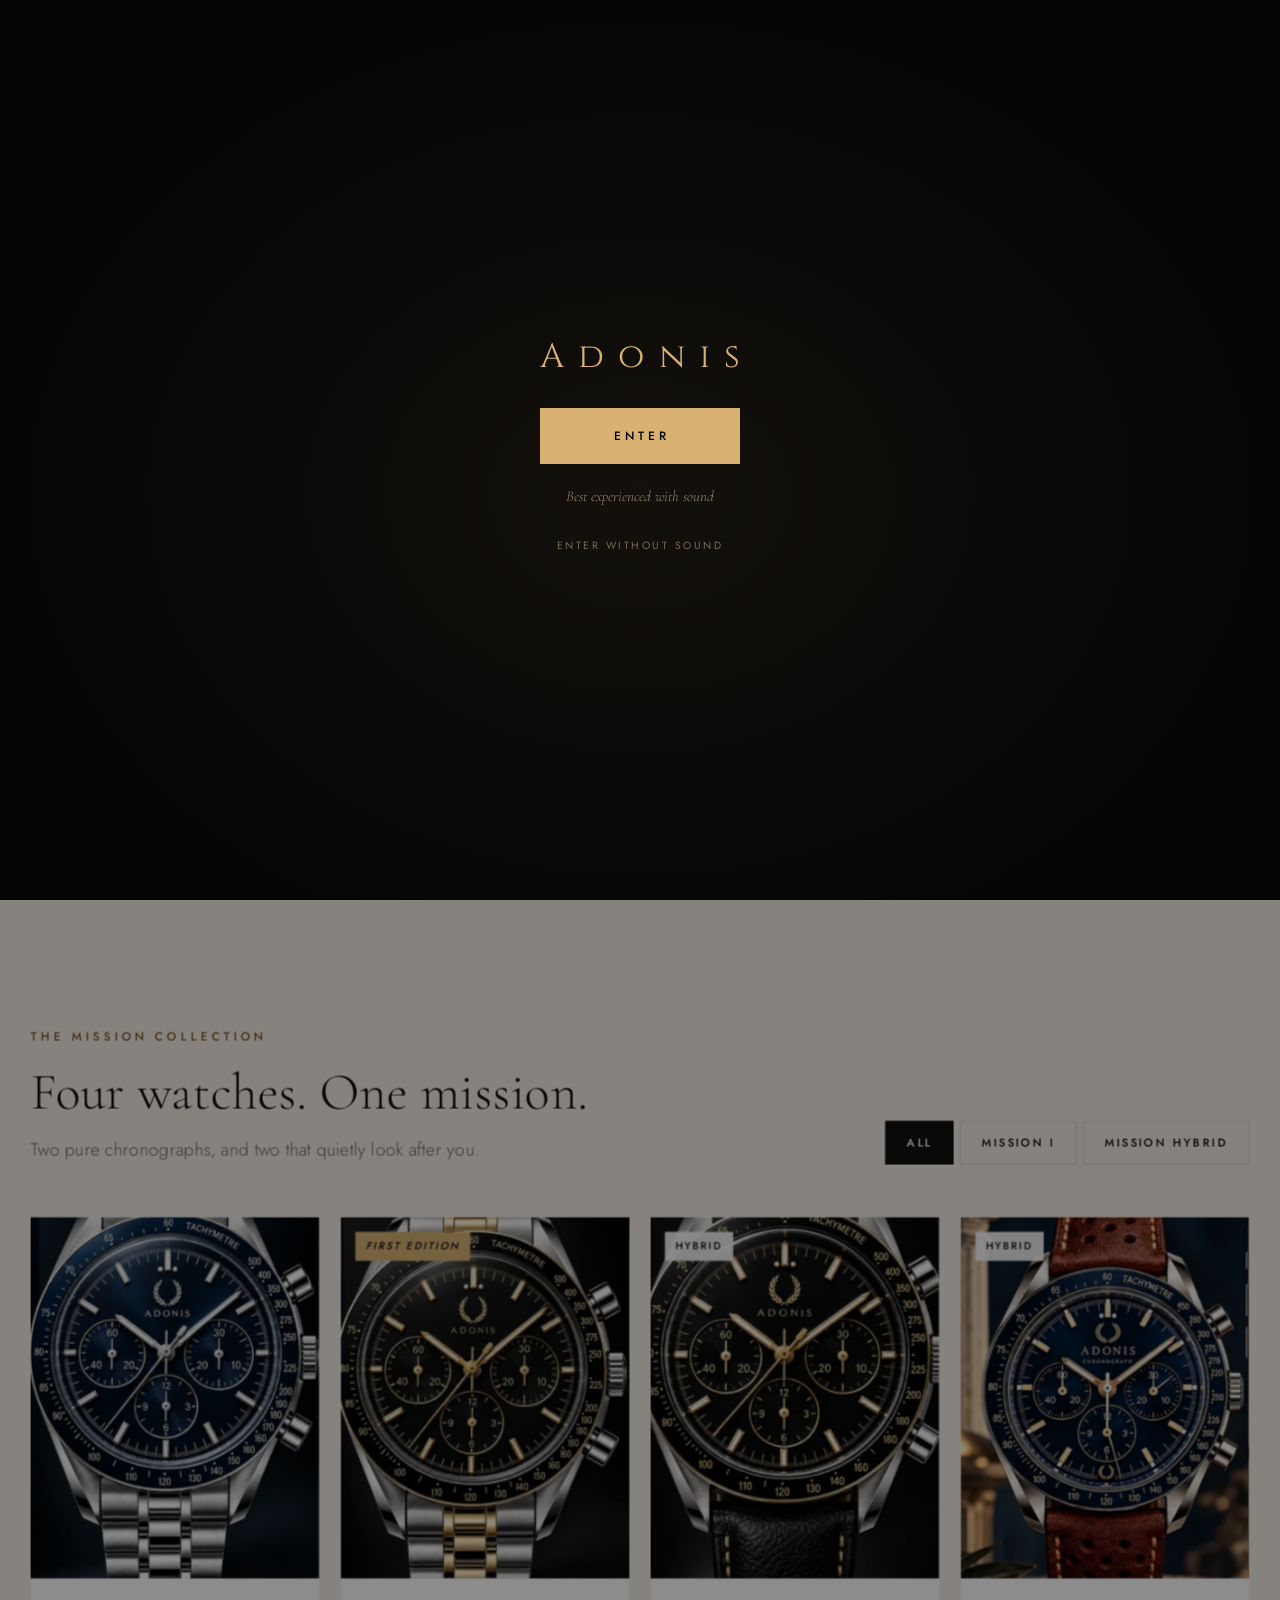
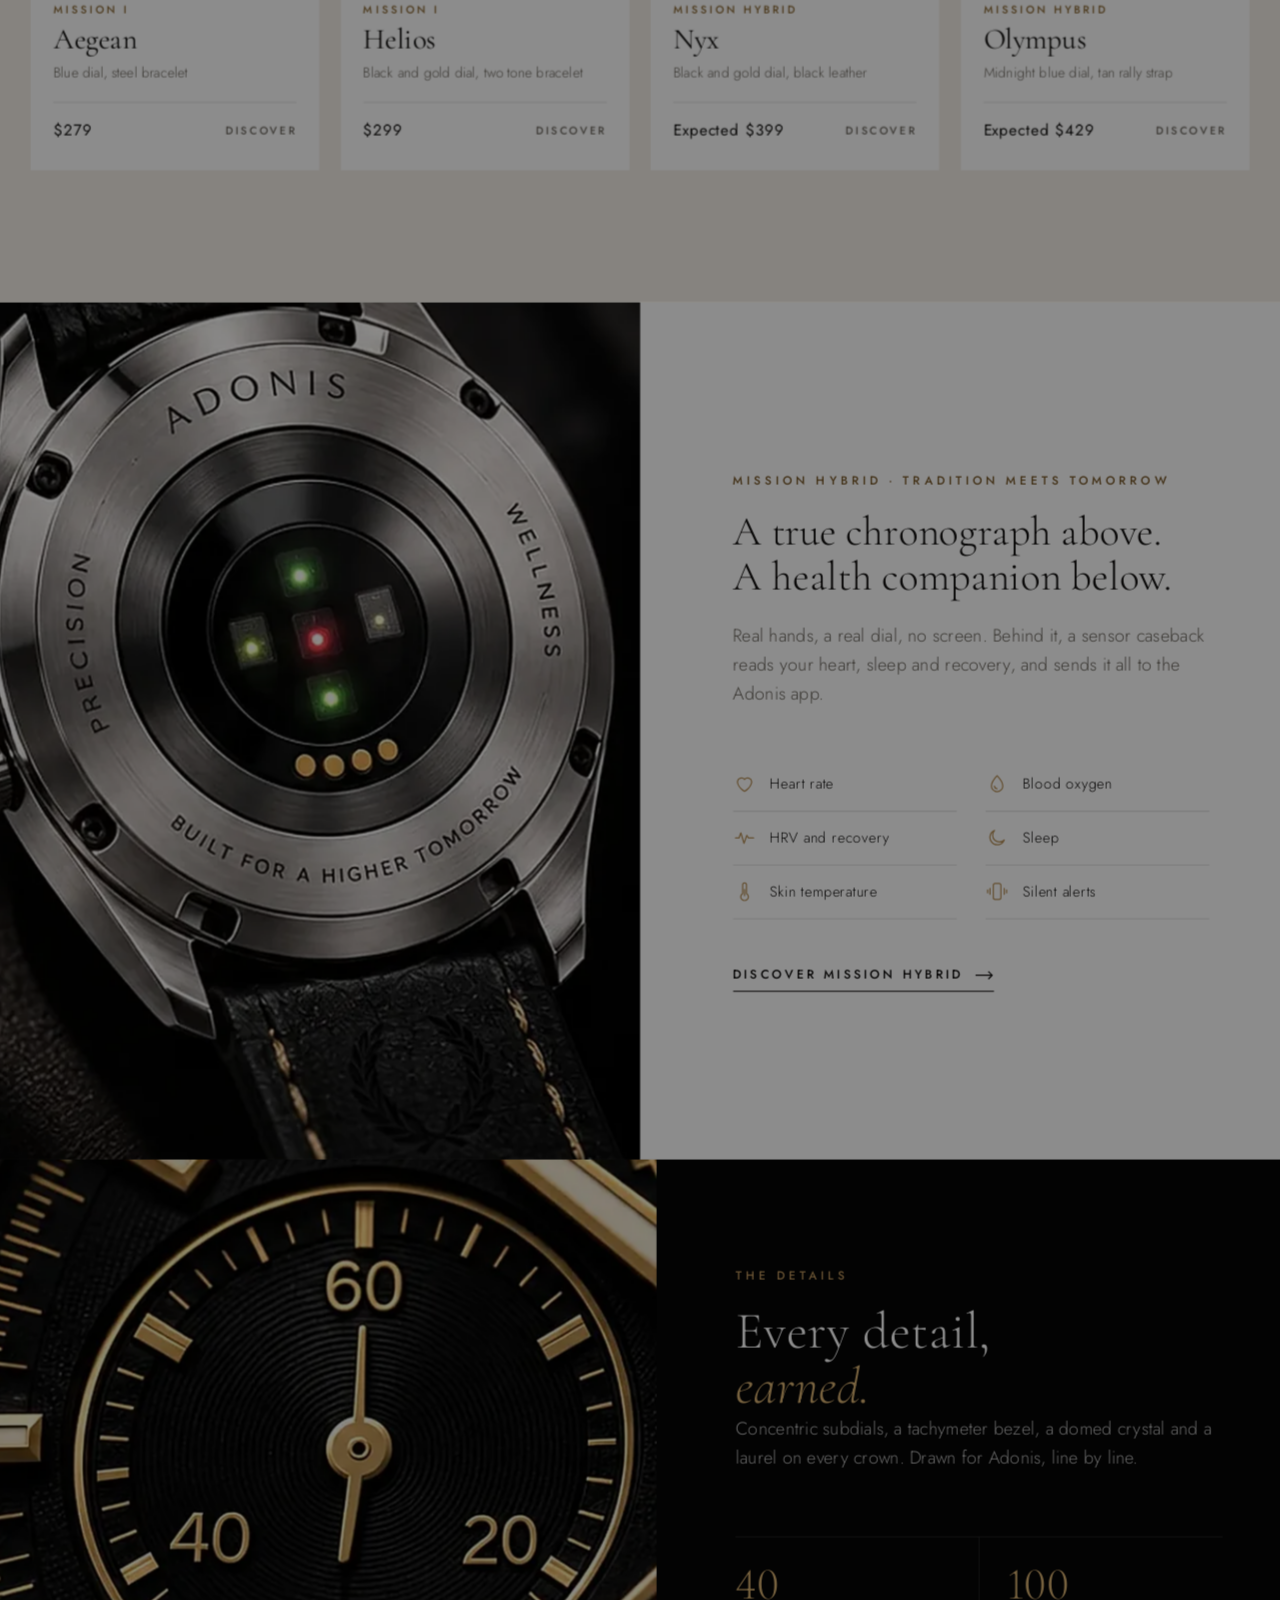
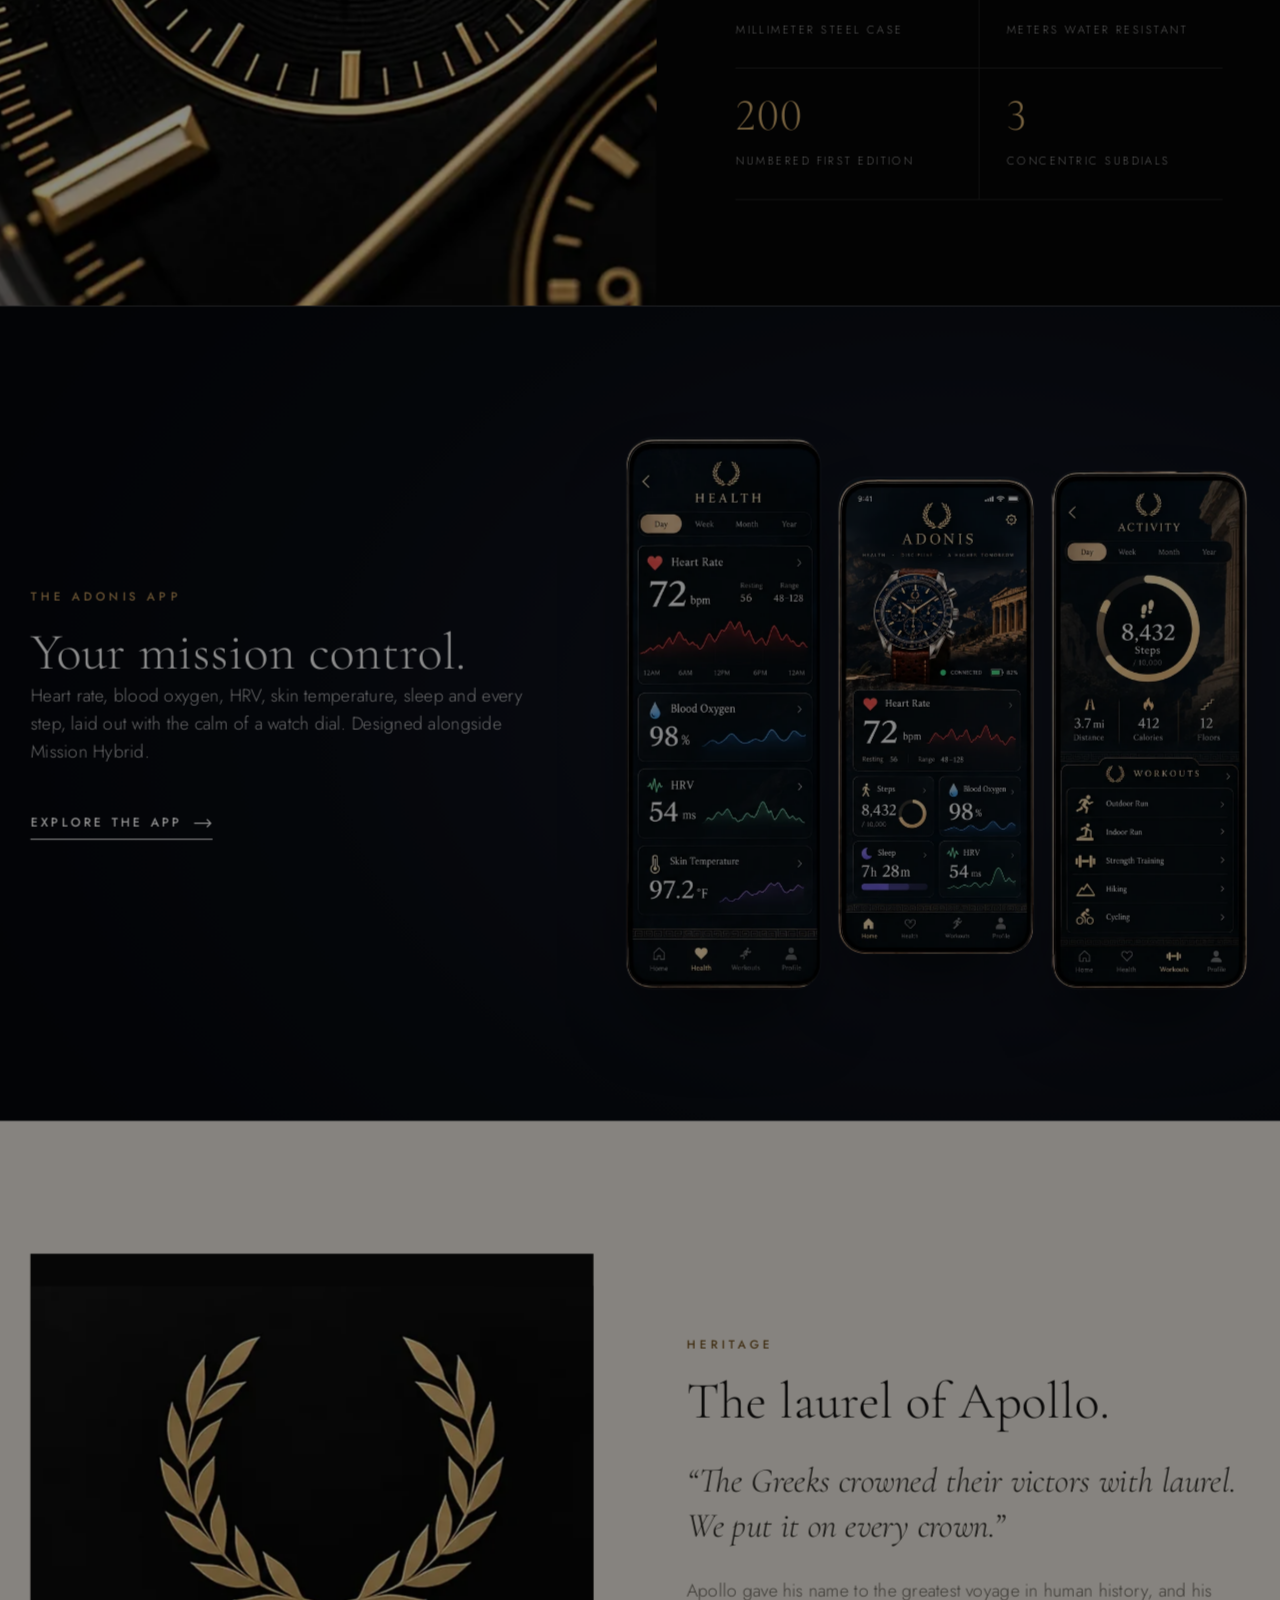
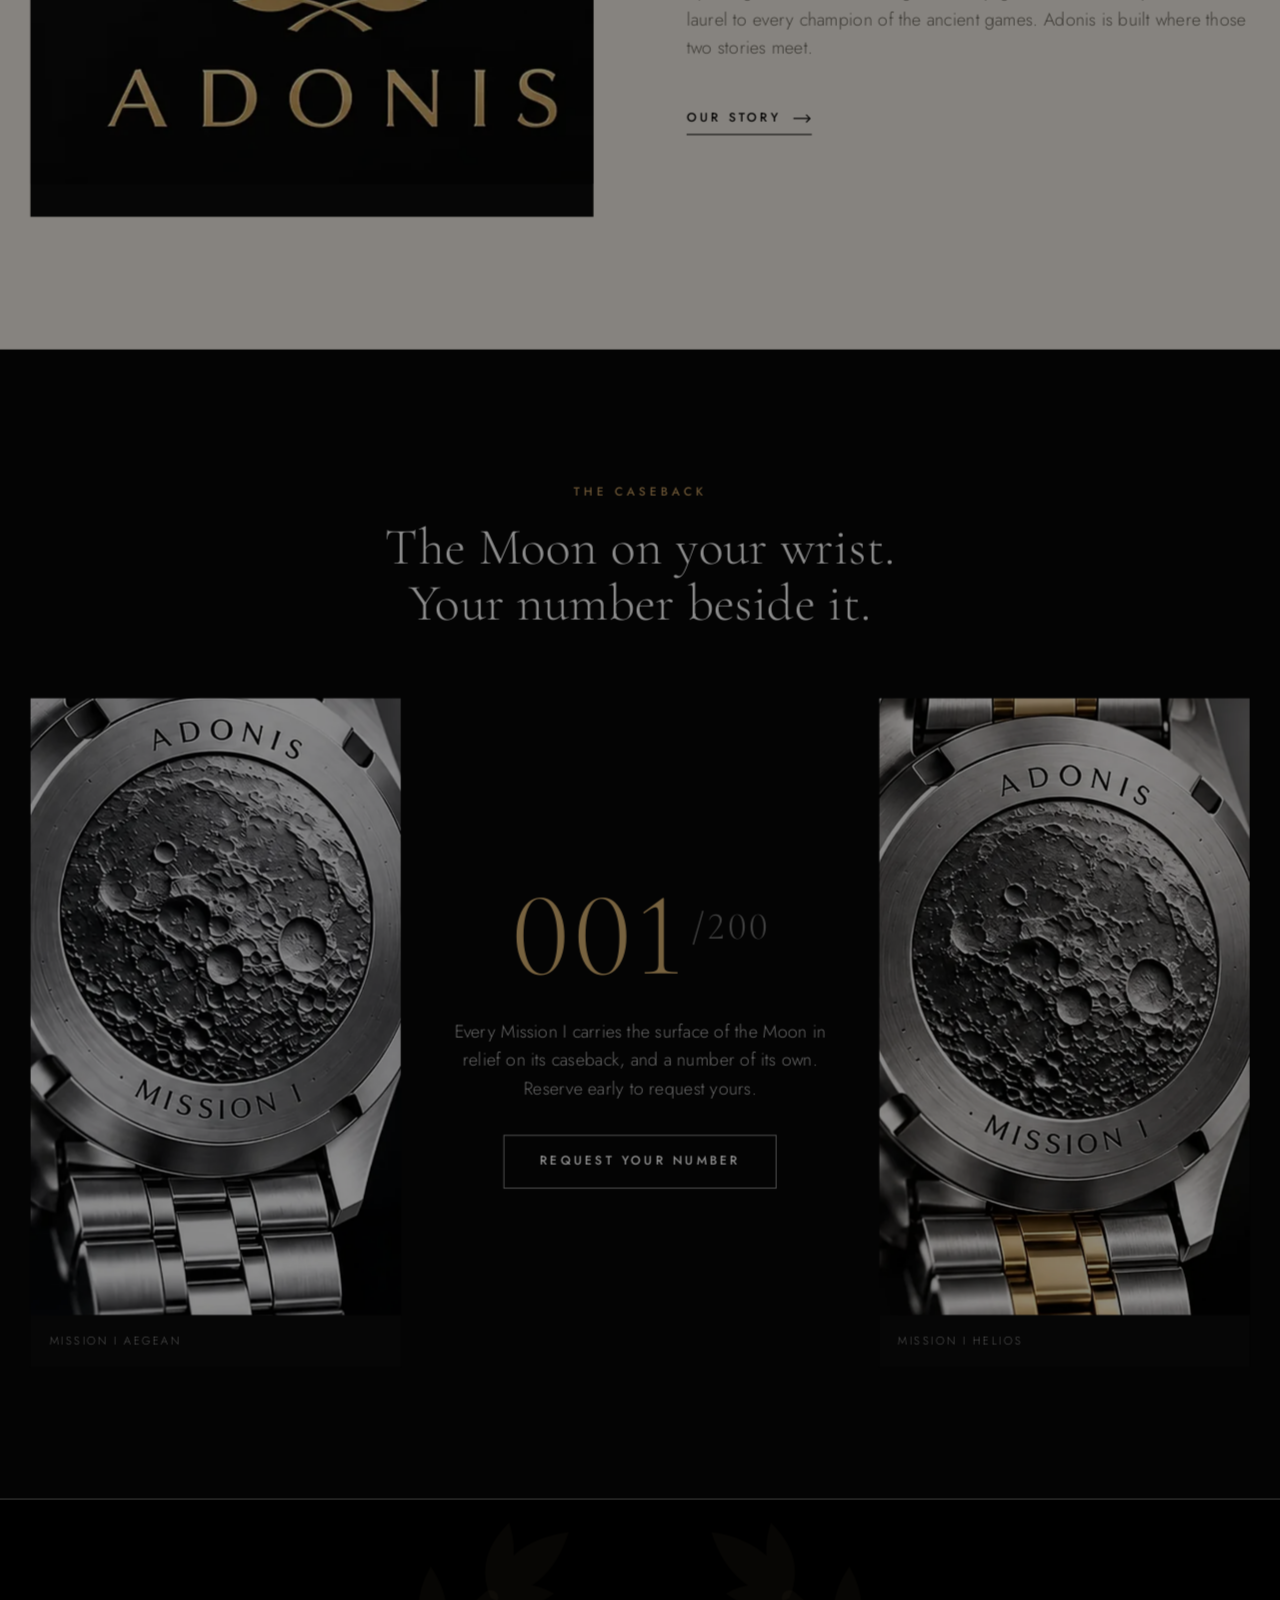
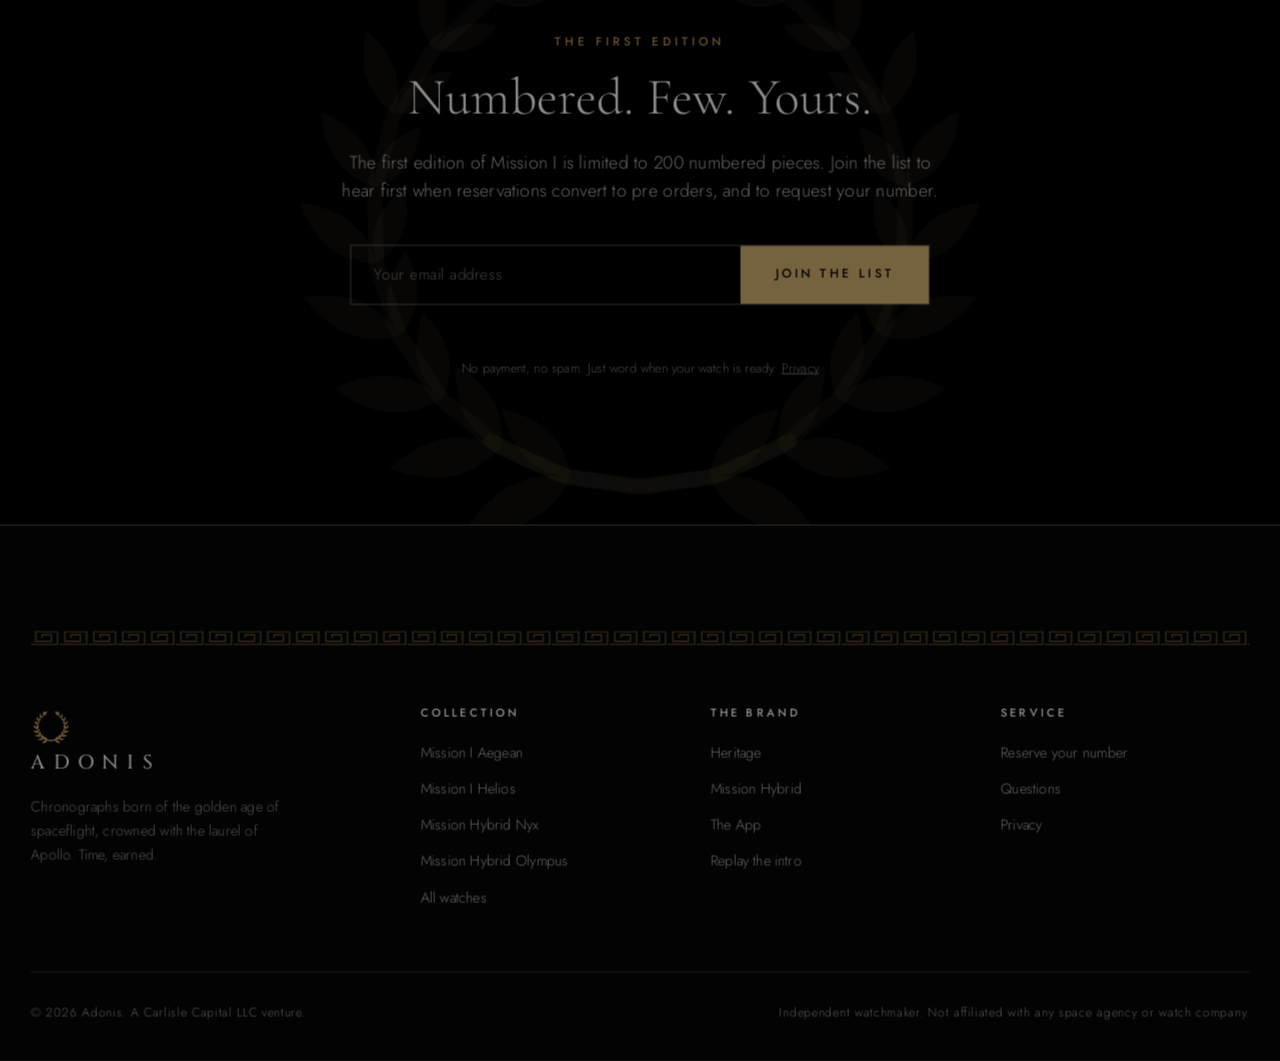
==== commit 8e6c83c5: "Intro re-measures the screen when its size changes Co-Authored-By: Claude Opus 5.5 <noreply@anthropi" ====
--- a/index.html
+++ b/index.html
@@ -264,7 +264,7 @@
 </footer>
 </div>
 <script src="assets/js/audio.js?v=20c00909"></script>
-<script src="assets/js/intro.js?v=d44e01e0"></script>
+<script src="assets/js/intro.js?v=0471073c"></script>
 <script src="assets/js/config.js?v=08b96ac7"></script>
 <script src="assets/js/main.js?v=28fbf96b" defer></script>
 </body>
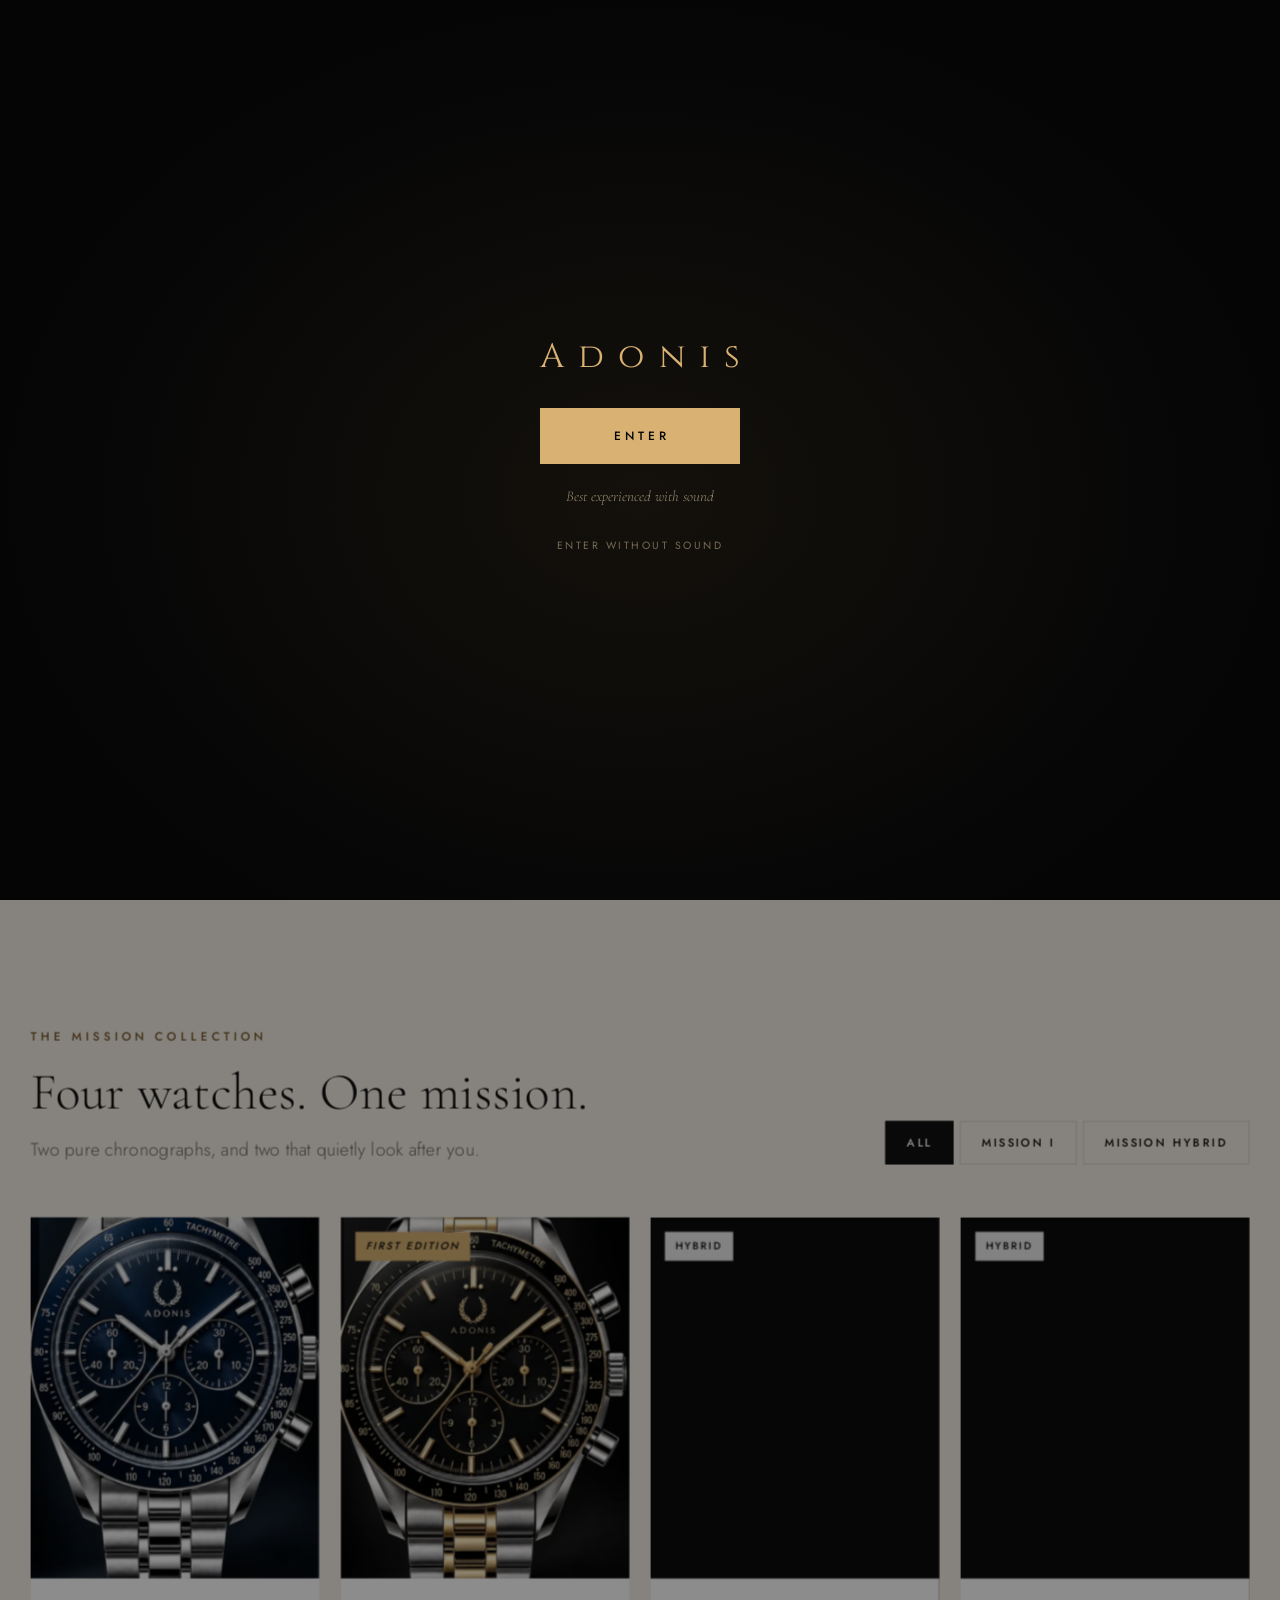
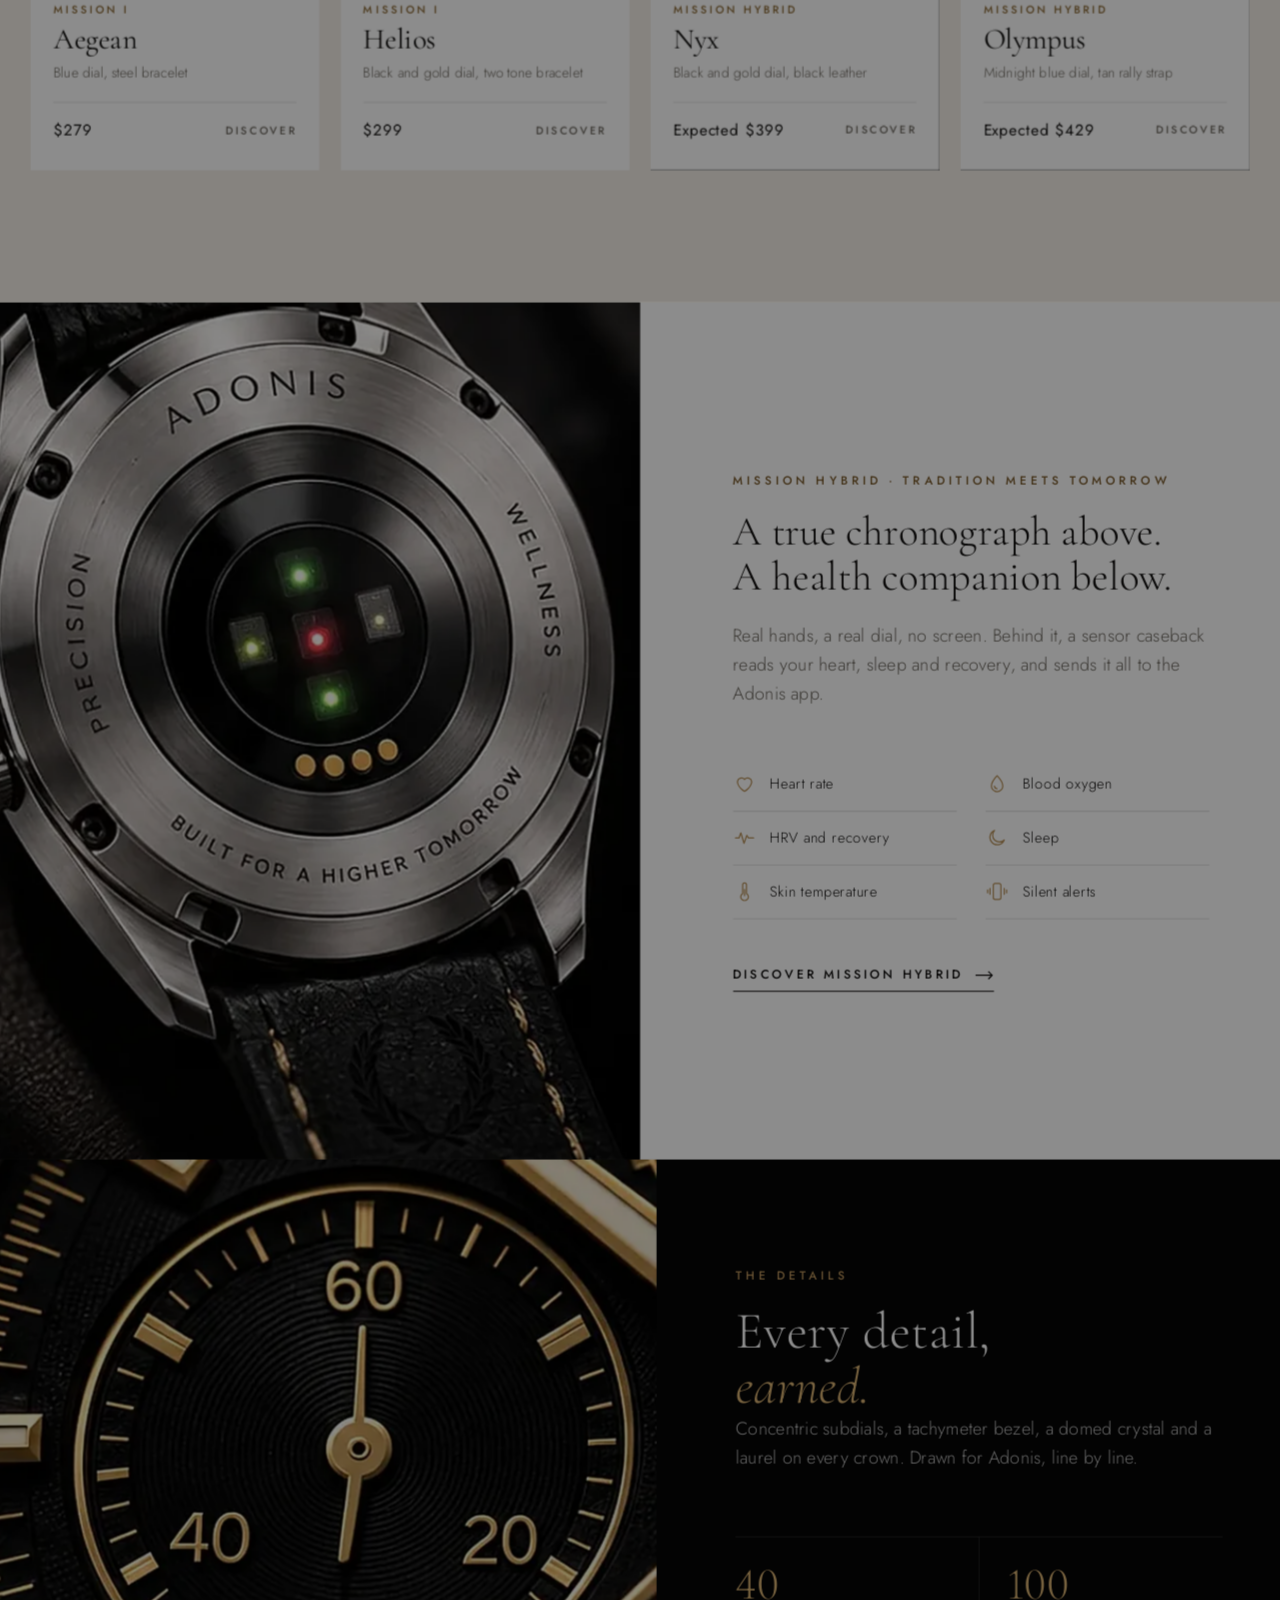
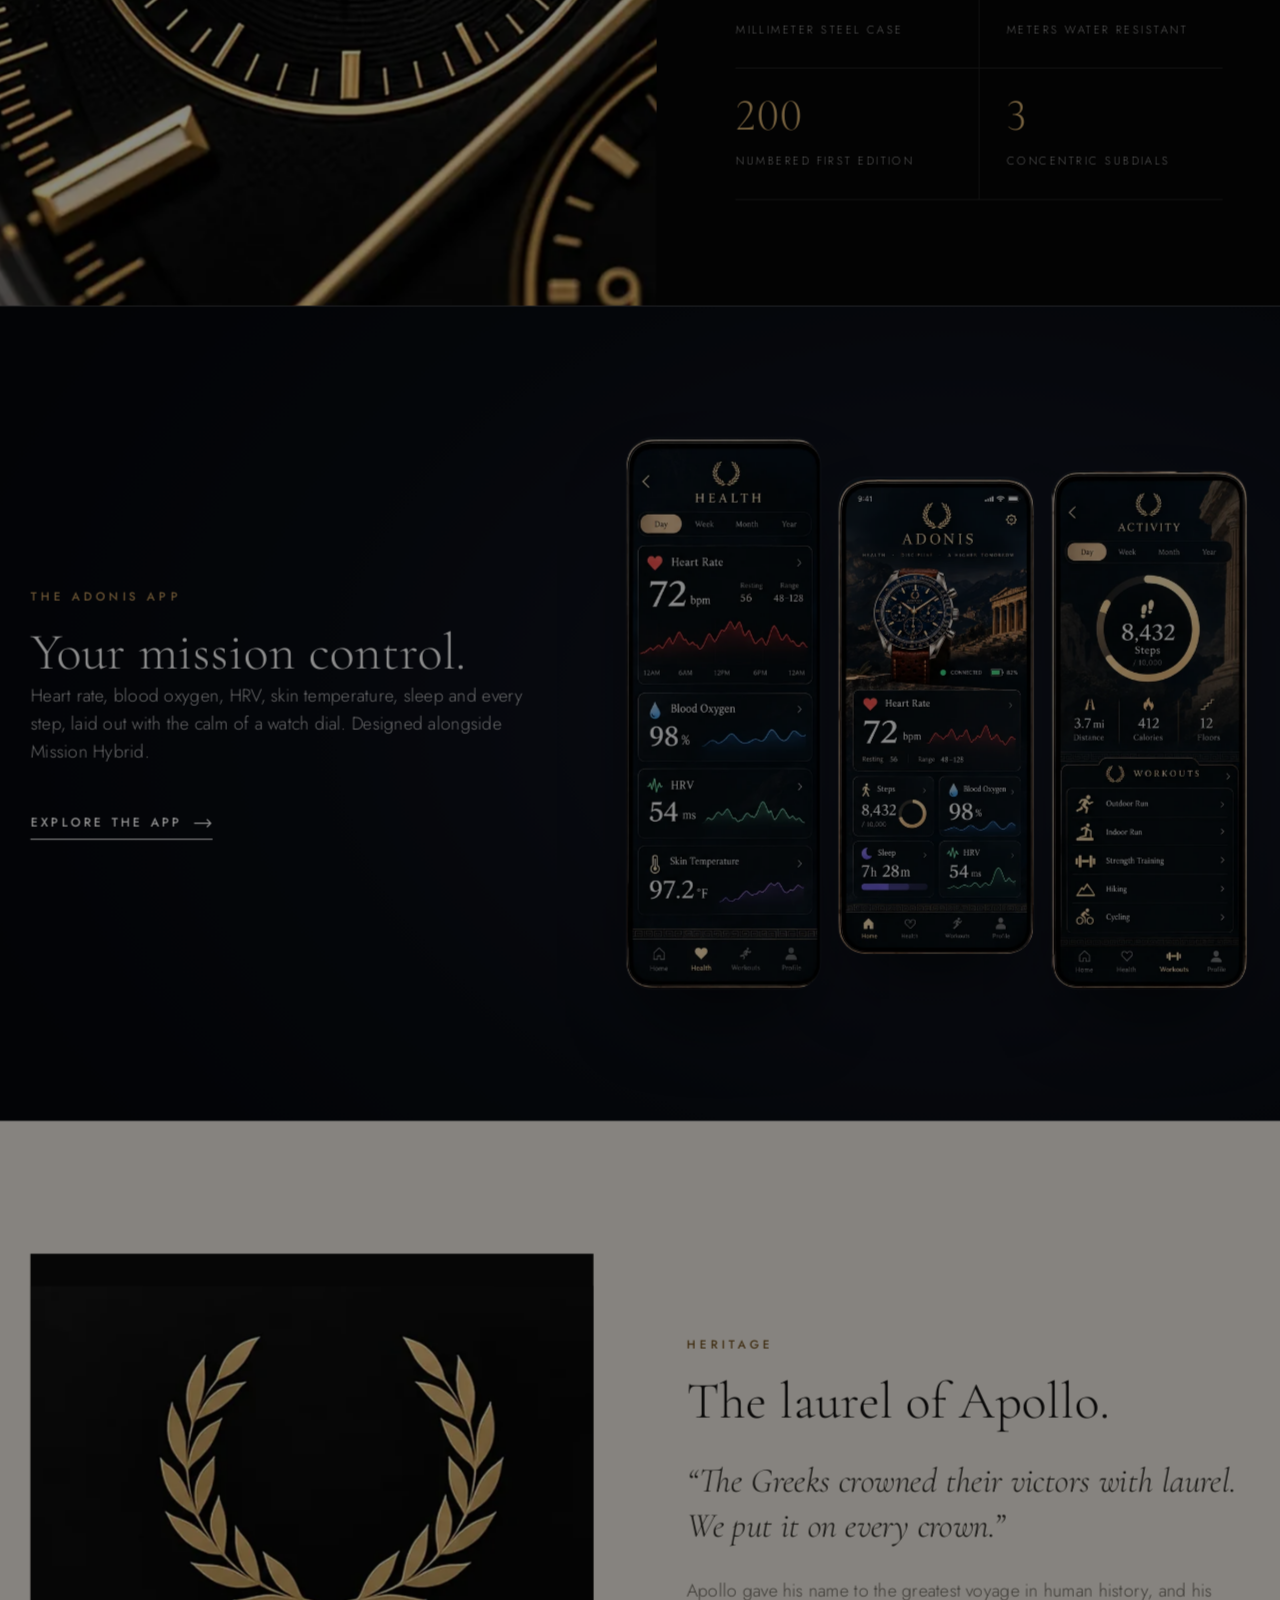
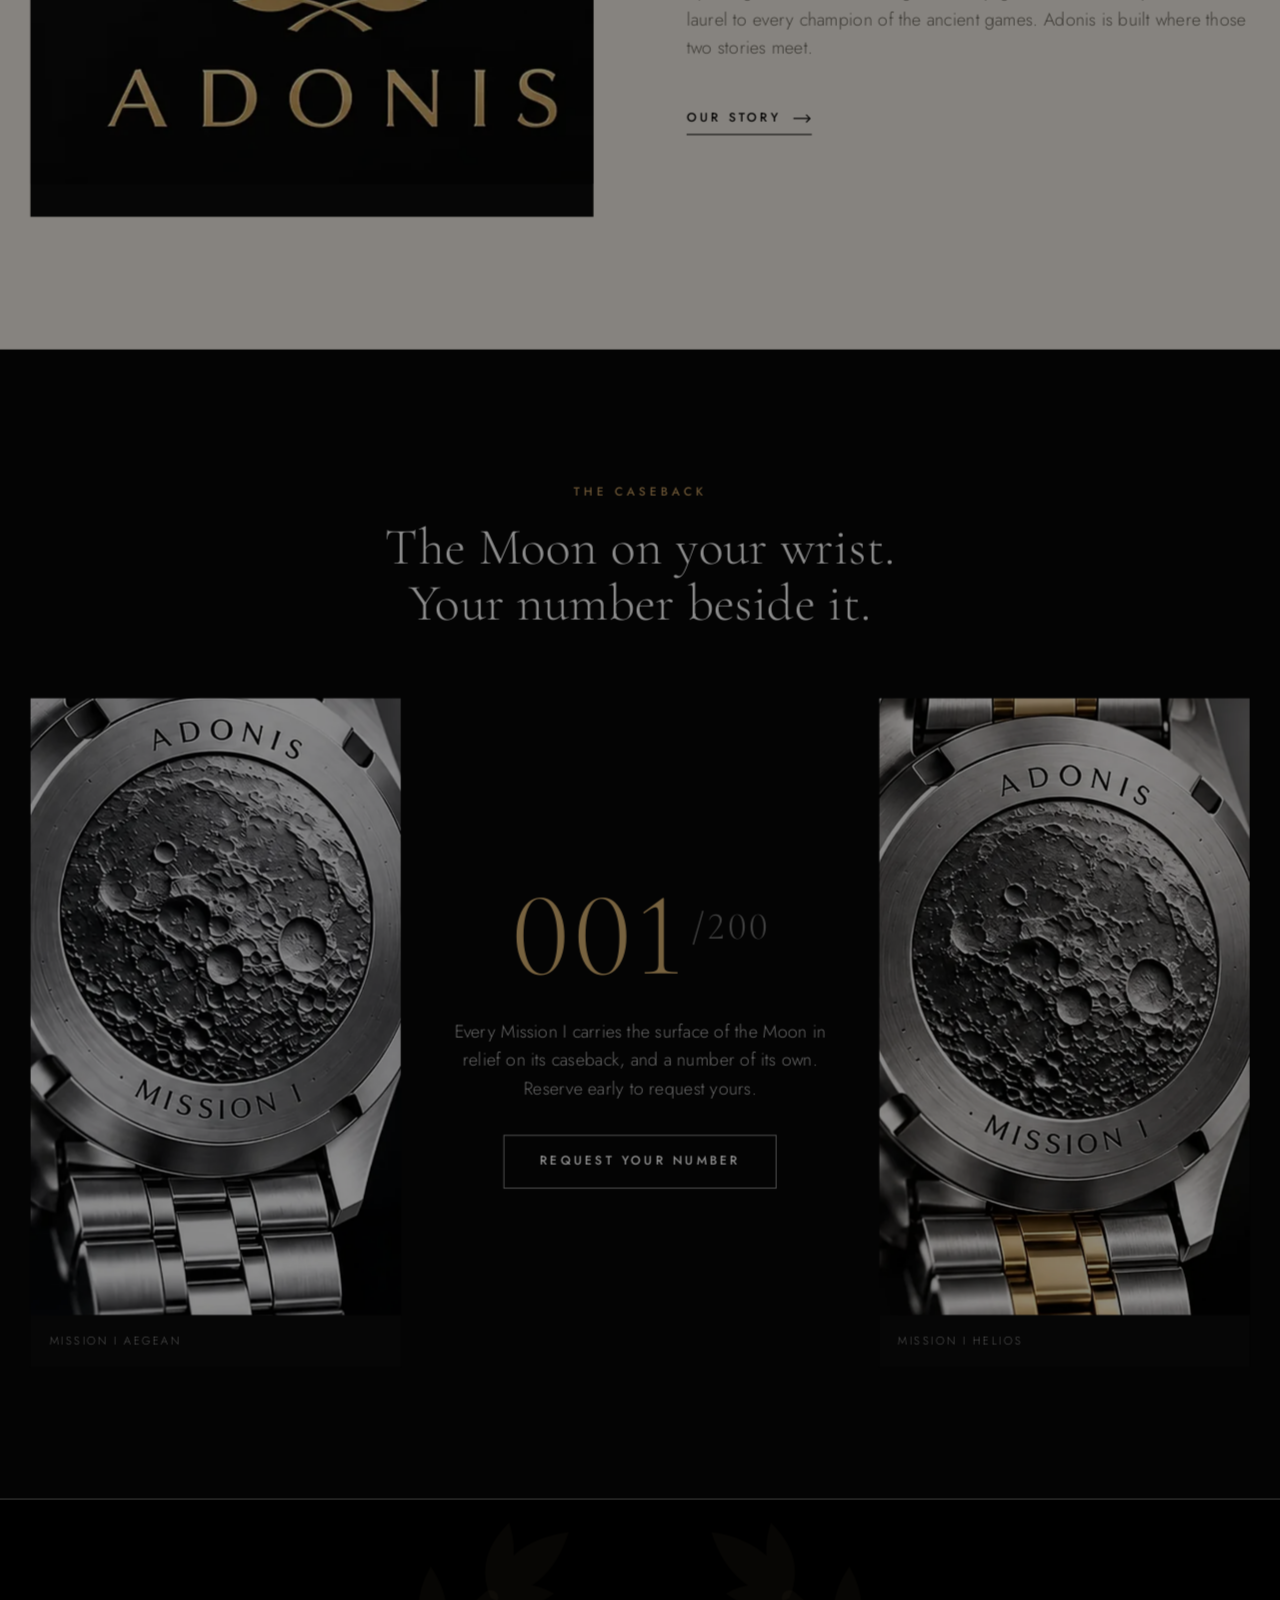
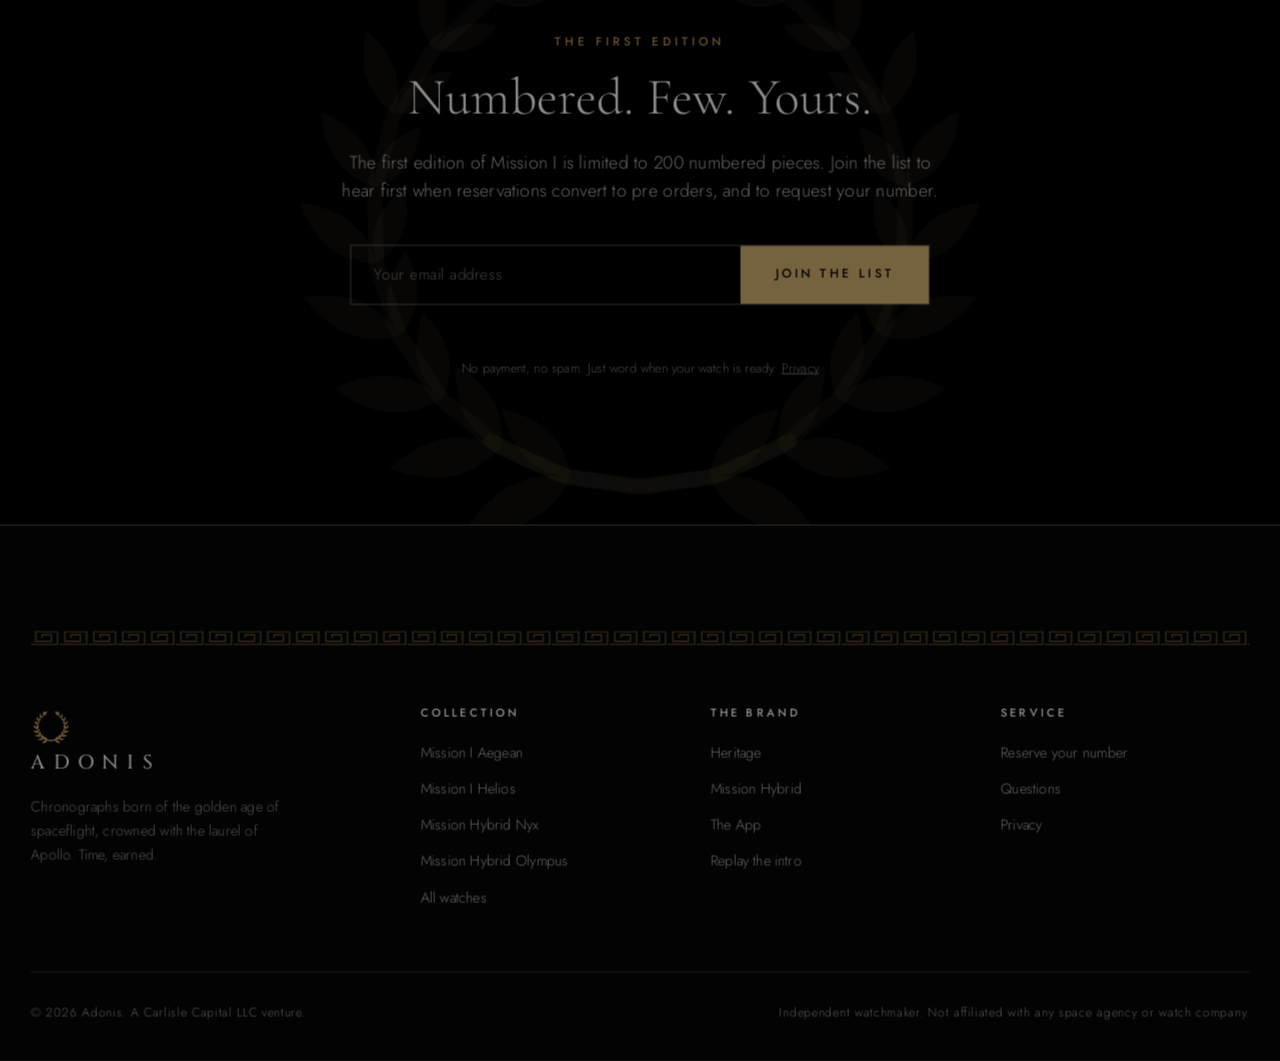
==== commit 2e15f3d4: "Intro: level, fast spear throw spiralling like a football, with wind streaks, then the strike Co-Aut" ====
--- a/index.html
+++ b/index.html
@@ -44,6 +44,8 @@
  <linearGradient id="fx-trail-grad" gradientUnits="userSpaceOnUse" x1="0" y1="0" x2="1" y2="0">
   <stop offset="0" stop-color="#e2b36a" stop-opacity="0"/><stop offset=".7" stop-color="#f0cf8e" stop-opacity=".55"/><stop offset="1" stop-color="#fff4d8" stop-opacity=".95"/></linearGradient>
  <linearGradient id="fx-gold" x1="0" y1="-1" x2="0" y2="1"><stop offset="0" stop-color="#fff0c8"/><stop offset=".45" stop-color="#e2b86f"/><stop offset="1" stop-color="#8f6630"/></linearGradient>
+ <clipPath id="fx-shaft-clip"><rect x="-166" y="-3.5" width="428" height="7" rx="3.5"/></clipPath>
+ <linearGradient id="fx-wind-grad" x1="0" y1="0" x2="1" y2="0"><stop offset="0" stop-color="#f5e6c8" stop-opacity="0"/><stop offset=".75" stop-color="#f8ecd2" stop-opacity=".5"/><stop offset="1" stop-color="#fffaf0" stop-opacity=".9"/></linearGradient>
  <radialGradient id="fx-flash-grad"><stop offset="0" stop-color="#fff6e0" stop-opacity=".9"/><stop offset=".25" stop-color="#f1cf8c" stop-opacity=".45"/><stop offset="1" stop-color="#d9a85c" stop-opacity="0"/></radialGradient>
  <radialGradient id="fx-core-grad"><stop offset="0" stop-color="#ffffff"/><stop offset=".35" stop-color="#ffe9b8" stop-opacity=".9"/><stop offset="1" stop-color="#e6b464" stop-opacity="0"/></radialGradient>
  <filter id="fx-glow" filterUnits="userSpaceOnUse" x="0" y="0" width="100" height="100"><feGaussianBlur stdDeviation="3"/></filter>
@@ -56,7 +58,8 @@
 <line id="fx-seam-gr" stroke="#e6b86e" stroke-width="10" filter="url(#fx-glow-wide)" opacity="0"/>
 <line id="fx-seam-l" stroke="#fff1cf" stroke-width="2" opacity="0"/>
 <line id="fx-seam-r" stroke="#fff1cf" stroke-width="2" opacity="0"/>
-<g id="fx-spear" style="display:none"><path d="M-165 0 L262 0" stroke="url(#fx-shaft)" stroke-width="7" stroke-linecap="round"/><path d="M-176 0 L-158 -3.4 L-150 0 L-158 3.4Z" fill="url(#fx-gold)"/><path d="M256 0 L270 -10 Q294 -8 314 0 Q294 8 270 10Z" fill="url(#fx-gold)"/><path d="M270 0 L306 0" stroke="#140c04" stroke-width="1" opacity=".55"/></g>
+<g id="fx-wind"></g>
+<g id="fx-spear" style="display:none"><path d="M-165 0 L262 0" stroke="url(#fx-shaft)" stroke-width="7" stroke-linecap="round"/><g clip-path="url(#fx-shaft-clip)"><path id="fx-wrap" d="M-216 -4 L-207 4 M-180 -4 L-171 4 M-144 -4 L-135 4 M-108 -4 L-99 4 M-72 -4 L-63 4 M-36 -4 L-27 4 M0 -4 L9 4 M36 -4 L45 4 M72 -4 L81 4 M108 -4 L117 4 M144 -4 L153 4 M180 -4 L189 4 M216 -4 L225 4 M252 -4 L261 4 M288 -4 L297 4" stroke="#4a3112" stroke-width="2.2" opacity=".42" fill="none"/></g><line id="fx-spec" x1="-160" y1="0" x2="258" y2="0" stroke="#fff6dc" stroke-width="1.6" stroke-linecap="round"/><path d="M-176 0 L-158 -3.4 L-150 0 L-158 3.4Z" fill="url(#fx-gold)"/><g id="fx-head"><path d="M256 0 L270 -10 Q294 -8 314 0 Q294 8 270 10Z" fill="url(#fx-gold)"/><path d="M270 0 L306 0" stroke="#140c04" stroke-width="1" opacity=".55"/></g></g>
 <circle id="fx-flash-core" r="1" fill="url(#fx-core-grad)" opacity="0"/>
 </svg>
  </div>
@@ -264,7 +267,7 @@
 </footer>
 </div>
 <script src="assets/js/audio.js?v=20c00909"></script>
-<script src="assets/js/intro.js?v=0471073c"></script>
+<script src="assets/js/intro.js?v=13768db2"></script>
 <script src="assets/js/config.js?v=08b96ac7"></script>
 <script src="assets/js/main.js?v=28fbf96b" defer></script>
 </body>
